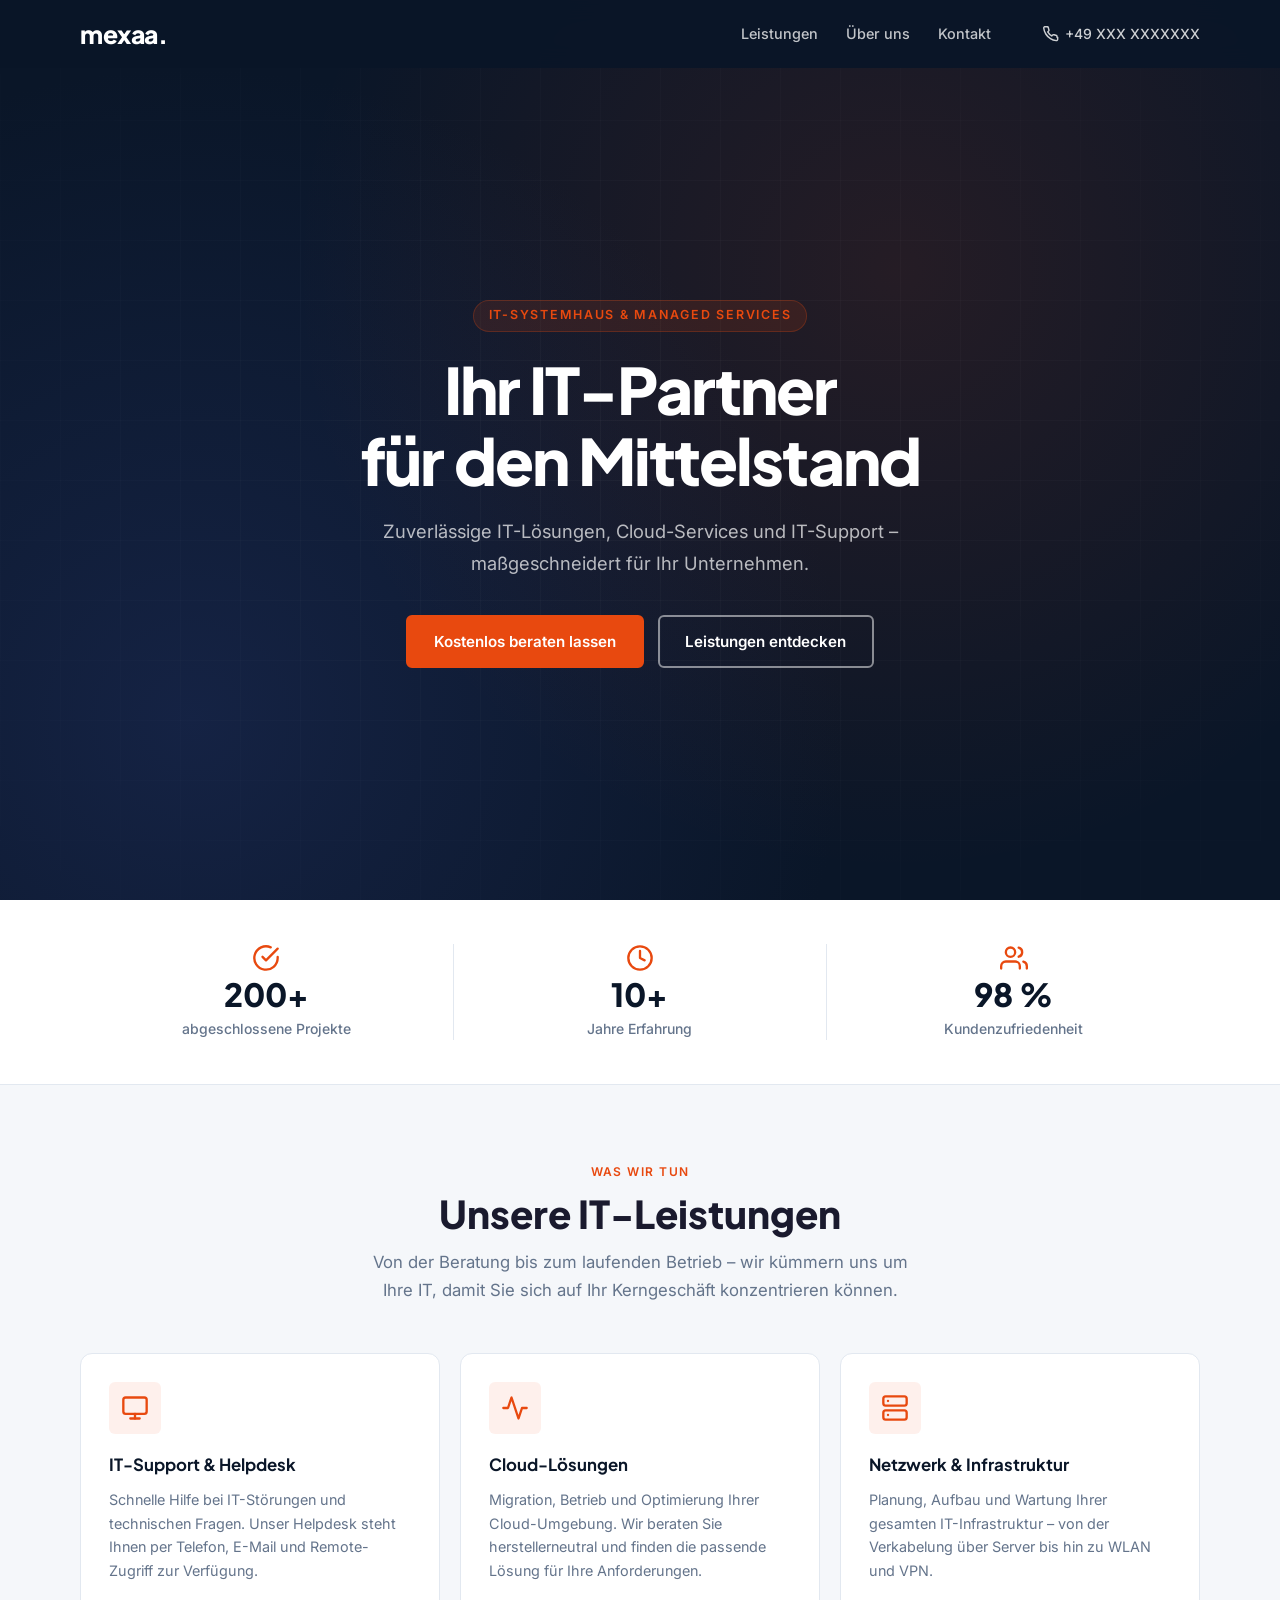
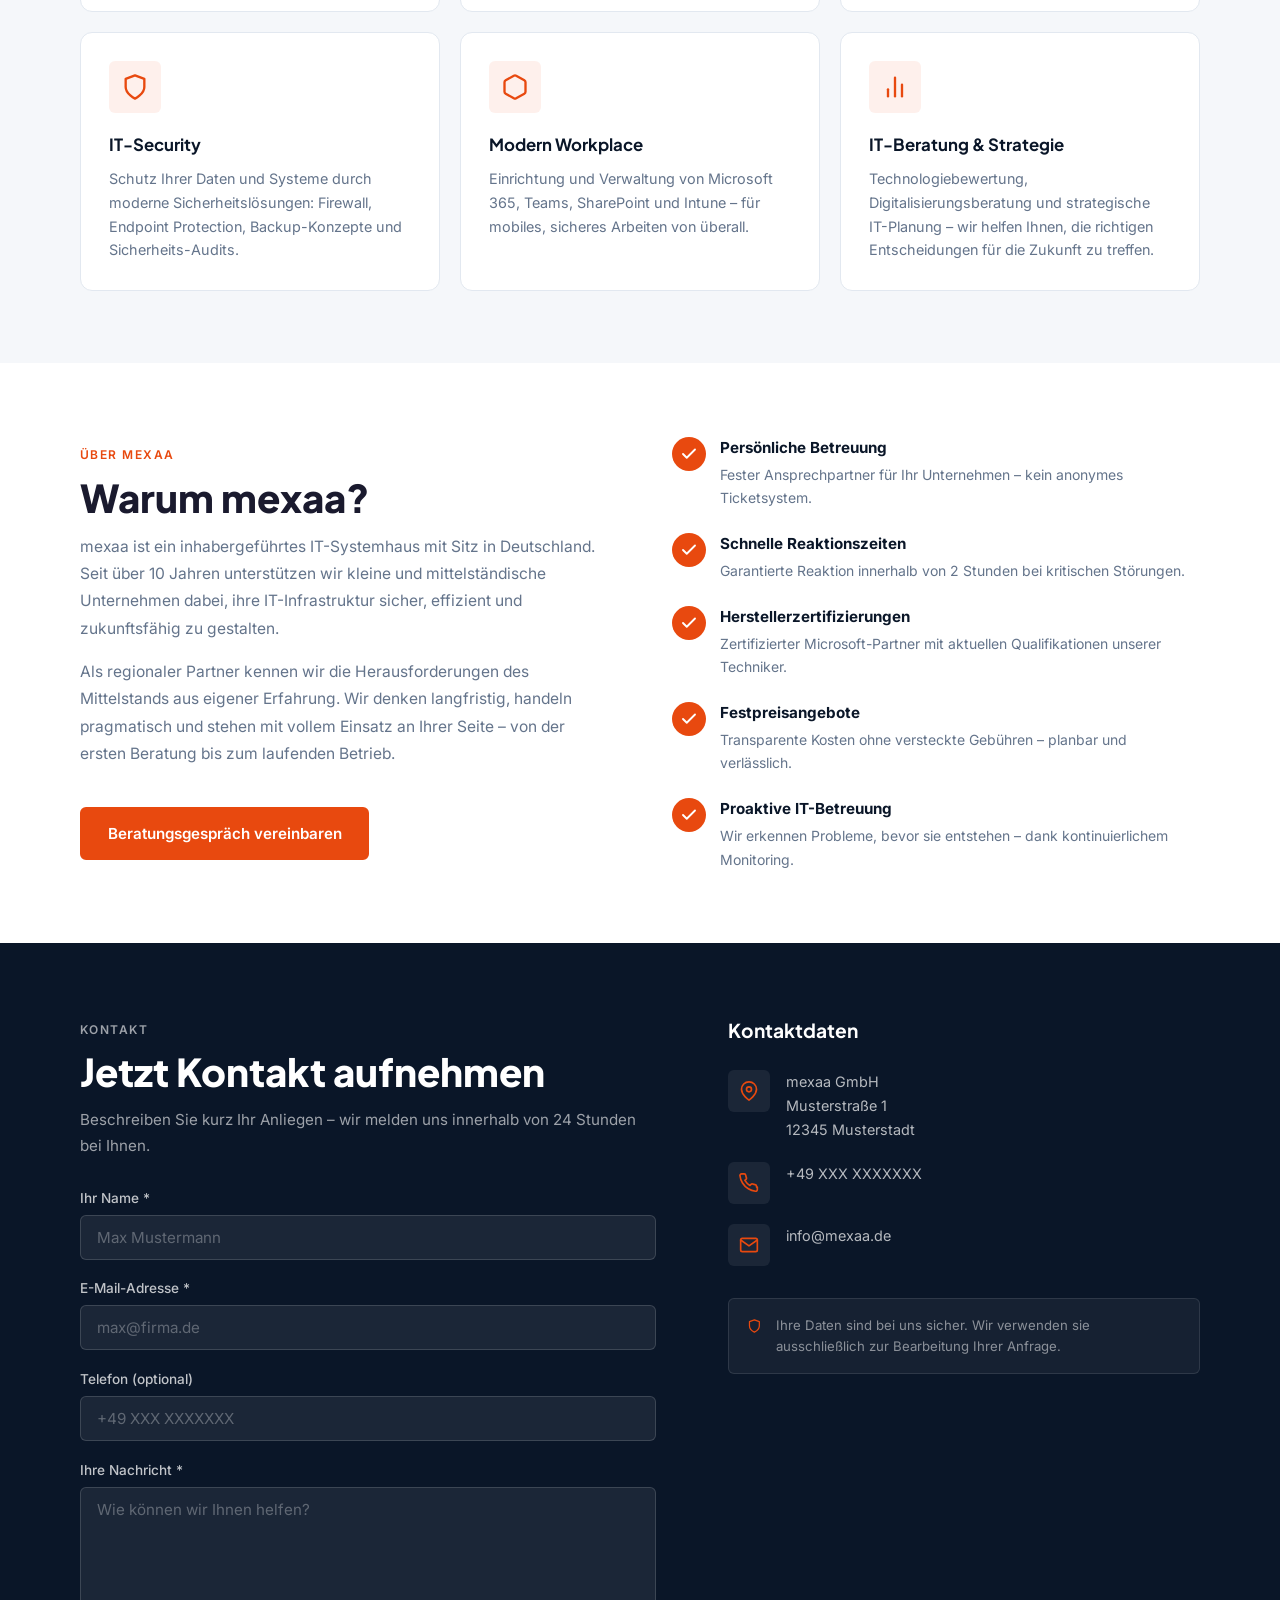
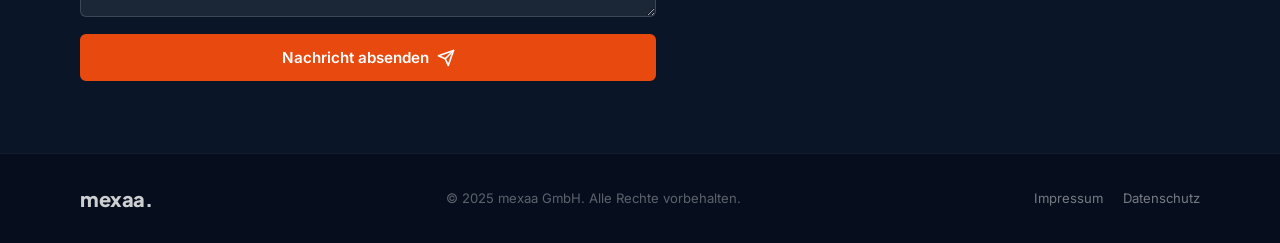
==== index.html @ b912ab8b "Initial commit" ====
<!DOCTYPE html>
<html lang="de">
<head>
  <meta charset="UTF-8" />
  <meta name="viewport" content="width=device-width, initial-scale=1.0" />
  <meta name="description" content="mexaa – Ihr zuverlässiger IT-Partner für den Mittelstand. Cloud-Lösungen, IT-Support, Netzwerk & IT-Security aus einer Hand." />
  <title>mexaa – IT-Systemhaus für den Mittelstand</title>

  <!-- Google Fonts -->
  <link rel="preconnect" href="https://fonts.googleapis.com" />
  <link rel="preconnect" href="https://fonts.gstatic.com" crossorigin />
  <link href="https://fonts.googleapis.com/css2?family=Inter:wght@400;500;600&family=Plus+Jakarta+Sans:wght@600;700;800&display=swap" rel="stylesheet" />

  <link rel="stylesheet" href="style.css" />
</head>
<body>

  <!-- ===== NAVIGATION ===== -->
  <header class="nav-wrapper" id="navbar">
    <nav class="nav container">
      <a href="#" class="nav__logo" aria-label="mexaa Startseite">mexaa.</a>

      <!-- Desktop Links -->
      <ul class="nav__links" id="navLinks">
        <li><a href="#leistungen" class="nav__link">Leistungen</a></li>
        <li><a href="#ueber-uns" class="nav__link">Über uns</a></li>
        <li><a href="#kontakt" class="nav__link">Kontakt</a></li>
      </ul>

      <!-- Phone -->
      <a href="tel:+4900000000000" class="nav__phone" aria-label="Telefonnummer anrufen">
        <svg xmlns="http://www.w3.org/2000/svg" width="16" height="16" viewBox="0 0 24 24" fill="none" stroke="currentColor" stroke-width="2.2" stroke-linecap="round" stroke-linejoin="round" aria-hidden="true">
          <path d="M22 16.92v3a2 2 0 0 1-2.18 2 19.79 19.79 0 0 1-8.63-3.07A19.5 19.5 0 0 1 4.22 12a19.79 19.79 0 0 1-3.07-8.67A2 2 0 0 1 3.13 1h3a2 2 0 0 1 2 1.72c.127.96.361 1.903.7 2.81a2 2 0 0 1-.45 2.11L7.09 8.91a16 16 0 0 0 6 6l1.27-1.27a2 2 0 0 1 2.11-.45c.907.339 1.85.573 2.81.7A2 2 0 0 1 21 16v.92z"/>
        </svg>
        <span>+49 XXX XXXXXXX</span>
      </a>

      <!-- Hamburger -->
      <button class="nav__burger" id="burger" aria-label="Menü öffnen" aria-expanded="false" aria-controls="navLinks">
        <span></span>
        <span></span>
        <span></span>
      </button>
    </nav>
  </header>

  <main>

    <!-- ===== HERO ===== -->
    <section class="hero" id="hero">
      <div class="hero__bg-pattern" aria-hidden="true"></div>
      <div class="container hero__content fade-in">
        <span class="hero__eyebrow">IT-Systemhaus &amp; Managed Services</span>
        <h1 class="hero__headline">Ihr IT-Partner<br />für den Mittelstand</h1>
        <p class="hero__sub">Zuverlässige IT-Lösungen, Cloud-Services und IT-Support –<br class="hide-mobile" /> maßgeschneidert für Ihr Unternehmen.</p>
        <div class="hero__ctas">
          <a href="#kontakt" class="btn btn--primary">Kostenlos beraten lassen</a>
          <a href="#leistungen" class="btn btn--outline-light">Leistungen entdecken</a>
        </div>
      </div>
    </section>

    <!-- ===== TRUST BAR ===== -->
    <section class="trust" aria-label="Kennzahlen">
      <div class="container trust__grid">
        <div class="trust__item fade-in">
          <svg xmlns="http://www.w3.org/2000/svg" width="28" height="28" viewBox="0 0 24 24" fill="none" stroke="var(--accent)" stroke-width="2" stroke-linecap="round" stroke-linejoin="round" aria-hidden="true"><path d="M22 11.08V12a10 10 0 1 1-5.93-9.14"/><polyline points="22 4 12 14.01 9 11.01"/></svg>
          <p class="trust__number">200+</p>
          <p class="trust__label">abgeschlossene Projekte</p>
        </div>
        <div class="trust__divider" aria-hidden="true"></div>
        <div class="trust__item fade-in" style="--delay: 0.1s">
          <svg xmlns="http://www.w3.org/2000/svg" width="28" height="28" viewBox="0 0 24 24" fill="none" stroke="var(--accent)" stroke-width="2" stroke-linecap="round" stroke-linejoin="round" aria-hidden="true"><circle cx="12" cy="12" r="10"/><polyline points="12 6 12 12 16 14"/></svg>
          <p class="trust__number">10+</p>
          <p class="trust__label">Jahre Erfahrung</p>
        </div>
        <div class="trust__divider" aria-hidden="true"></div>
        <div class="trust__item fade-in" style="--delay: 0.2s">
          <svg xmlns="http://www.w3.org/2000/svg" width="28" height="28" viewBox="0 0 24 24" fill="none" stroke="var(--accent)" stroke-width="2" stroke-linecap="round" stroke-linejoin="round" aria-hidden="true"><path d="M17 21v-2a4 4 0 0 0-4-4H5a4 4 0 0 0-4 4v2"/><circle cx="9" cy="7" r="4"/><path d="M23 21v-2a4 4 0 0 0-3-3.87"/><path d="M16 3.13a4 4 0 0 1 0 7.75"/></svg>
          <p class="trust__number">98 %</p>
          <p class="trust__label">Kundenzufriedenheit</p>
        </div>
      </div>
    </section>

    <!-- ===== LEISTUNGEN ===== -->
    <section class="services" id="leistungen">
      <div class="container">
        <div class="section-header fade-in">
          <span class="section-eyebrow">Was wir tun</span>
          <h2 class="section-title">Unsere IT-Leistungen</h2>
          <p class="section-sub">Von der Beratung bis zum laufenden Betrieb – wir kümmern uns um Ihre IT, damit Sie sich auf Ihr Kerngeschäft konzentrieren können.</p>
        </div>

        <div class="services__grid">

          <!-- Karte 1 -->
          <article class="service-card fade-in" style="--delay: 0s">
            <div class="service-card__icon" aria-hidden="true">
              <svg xmlns="http://www.w3.org/2000/svg" width="28" height="28" viewBox="0 0 24 24" fill="none" stroke="currentColor" stroke-width="2" stroke-linecap="round" stroke-linejoin="round"><rect x="2" y="3" width="20" height="14" rx="2"/><line x1="8" y1="21" x2="16" y2="21"/><line x1="12" y1="17" x2="12" y2="21"/></svg>
            </div>
            <h3 class="service-card__title">IT-Support &amp; Helpdesk</h3>
            <p class="service-card__text">Schnelle Hilfe bei IT-Störungen und technischen Fragen. Unser Helpdesk steht Ihnen per Telefon, E-Mail und Remote-Zugriff zur Verfügung.</p>
          </article>

          <!-- Karte 2 -->
          <article class="service-card fade-in" style="--delay: 0.07s">
            <div class="service-card__icon" aria-hidden="true">
              <svg xmlns="http://www.w3.org/2000/svg" width="28" height="28" viewBox="0 0 24 24" fill="none" stroke="currentColor" stroke-width="2" stroke-linecap="round" stroke-linejoin="round"><polyline points="22 12 18 12 15 21 9 3 6 12 2 12"/></svg>
            </div>
            <h3 class="service-card__title">Cloud-Lösungen</h3>
            <p class="service-card__text">Migration, Betrieb und Optimierung Ihrer Cloud-Umgebung. Wir beraten Sie herstellerneutral und finden die passende Lösung für Ihre Anforderungen.</p>
          </article>

          <!-- Karte 3 -->
          <article class="service-card fade-in" style="--delay: 0.14s">
            <div class="service-card__icon" aria-hidden="true">
              <svg xmlns="http://www.w3.org/2000/svg" width="28" height="28" viewBox="0 0 24 24" fill="none" stroke="currentColor" stroke-width="2" stroke-linecap="round" stroke-linejoin="round"><rect x="2" y="2" width="20" height="8" rx="2"/><rect x="2" y="14" width="20" height="8" rx="2"/><line x1="6" y1="6" x2="6.01" y2="6"/><line x1="6" y1="18" x2="6.01" y2="18"/></svg>
            </div>
            <h3 class="service-card__title">Netzwerk &amp; Infrastruktur</h3>
            <p class="service-card__text">Planung, Aufbau und Wartung Ihrer gesamten IT-Infrastruktur – von der Verkabelung über Server bis hin zu WLAN und VPN.</p>
          </article>

          <!-- Karte 4 -->
          <article class="service-card fade-in" style="--delay: 0.21s">
            <div class="service-card__icon" aria-hidden="true">
              <svg xmlns="http://www.w3.org/2000/svg" width="28" height="28" viewBox="0 0 24 24" fill="none" stroke="currentColor" stroke-width="2" stroke-linecap="round" stroke-linejoin="round"><path d="M12 22s8-4 8-10V5l-8-3-8 3v7c0 6 8 10 8 10z"/></svg>
            </div>
            <h3 class="service-card__title">IT-Security</h3>
            <p class="service-card__text">Schutz Ihrer Daten und Systeme durch moderne Sicherheitslösungen: Firewall, Endpoint Protection, Backup-Konzepte und Sicherheits-Audits.</p>
          </article>

          <!-- Karte 5 -->
          <article class="service-card fade-in" style="--delay: 0.28s">
            <div class="service-card__icon" aria-hidden="true">
              <svg xmlns="http://www.w3.org/2000/svg" width="28" height="28" viewBox="0 0 24 24" fill="none" stroke="currentColor" stroke-width="2" stroke-linecap="round" stroke-linejoin="round"><path d="M21 16V8a2 2 0 0 0-1-1.73l-7-4a2 2 0 0 0-2 0l-7 4A2 2 0 0 0 3 8v8a2 2 0 0 0 1 1.73l7 4a2 2 0 0 0 2 0l7-4A2 2 0 0 0 21 16z"/></svg>
            </div>
            <h3 class="service-card__title">Modern Workplace</h3>
            <p class="service-card__text">Einrichtung und Verwaltung von Microsoft 365, Teams, SharePoint und Intune – für mobiles, sicheres Arbeiten von überall.</p>
          </article>

          <!-- Karte 6 -->
          <article class="service-card fade-in" style="--delay: 0.35s">
            <div class="service-card__icon" aria-hidden="true">
              <svg xmlns="http://www.w3.org/2000/svg" width="28" height="28" viewBox="0 0 24 24" fill="none" stroke="currentColor" stroke-width="2" stroke-linecap="round" stroke-linejoin="round"><line x1="18" y1="20" x2="18" y2="10"/><line x1="12" y1="20" x2="12" y2="4"/><line x1="6" y1="20" x2="6" y2="14"/></svg>
            </div>
            <h3 class="service-card__title">IT-Beratung &amp; Strategie</h3>
            <p class="service-card__text">Technologiebewertung, Digitalisierungsberatung und strategische IT-Planung – wir helfen Ihnen, die richtigen Entscheidungen für die Zukunft zu treffen.</p>
          </article>

        </div>
      </div>
    </section>

    <!-- ===== ÜBER UNS ===== -->
    <section class="about" id="ueber-uns">
      <div class="container about__grid">

        <div class="about__text fade-in">
          <span class="section-eyebrow">Über mexaa</span>
          <h2 class="section-title">Warum mexaa?</h2>
          <p>mexaa ist ein inhabergeführtes IT-Systemhaus mit Sitz in Deutschland. Seit über 10 Jahren unterstützen wir kleine und mittelständische Unternehmen dabei, ihre IT-Infrastruktur sicher, effizient und zukunftsfähig zu gestalten.</p>
          <p>Als regionaler Partner kennen wir die Herausforderungen des Mittelstands aus eigener Erfahrung. Wir denken langfristig, handeln pragmatisch und stehen mit vollem Einsatz an Ihrer Seite – von der ersten Beratung bis zum laufenden Betrieb.</p>
          <a href="#kontakt" class="btn btn--primary about__cta">Beratungsgespräch vereinbaren</a>
        </div>

        <div class="about__bullets fade-in" style="--delay: 0.15s">
          <ul class="checklist">
            <li class="checklist__item">
              <span class="checklist__icon" aria-hidden="true">
                <svg xmlns="http://www.w3.org/2000/svg" width="18" height="18" viewBox="0 0 24 24" fill="none" stroke="currentColor" stroke-width="2.5" stroke-linecap="round" stroke-linejoin="round"><polyline points="20 6 9 17 4 12"/></svg>
              </span>
              <div>
                <strong>Persönliche Betreuung</strong>
                <p>Fester Ansprechpartner für Ihr Unternehmen – kein anonymes Ticketsystem.</p>
              </div>
            </li>
            <li class="checklist__item">
              <span class="checklist__icon" aria-hidden="true">
                <svg xmlns="http://www.w3.org/2000/svg" width="18" height="18" viewBox="0 0 24 24" fill="none" stroke="currentColor" stroke-width="2.5" stroke-linecap="round" stroke-linejoin="round"><polyline points="20 6 9 17 4 12"/></svg>
              </span>
              <div>
                <strong>Schnelle Reaktionszeiten</strong>
                <p>Garantierte Reaktion innerhalb von 2 Stunden bei kritischen Störungen.</p>
              </div>
            </li>
            <li class="checklist__item">
              <span class="checklist__icon" aria-hidden="true">
                <svg xmlns="http://www.w3.org/2000/svg" width="18" height="18" viewBox="0 0 24 24" fill="none" stroke="currentColor" stroke-width="2.5" stroke-linecap="round" stroke-linejoin="round"><polyline points="20 6 9 17 4 12"/></svg>
              </span>
              <div>
                <strong>Herstellerzertifizierungen</strong>
                <p>Zertifizierter Microsoft-Partner mit aktuellen Qualifikationen unserer Techniker.</p>
              </div>
            </li>
            <li class="checklist__item">
              <span class="checklist__icon" aria-hidden="true">
                <svg xmlns="http://www.w3.org/2000/svg" width="18" height="18" viewBox="0 0 24 24" fill="none" stroke="currentColor" stroke-width="2.5" stroke-linecap="round" stroke-linejoin="round"><polyline points="20 6 9 17 4 12"/></svg>
              </span>
              <div>
                <strong>Festpreisangebote</strong>
                <p>Transparente Kosten ohne versteckte Gebühren – planbar und verlässlich.</p>
              </div>
            </li>
            <li class="checklist__item">
              <span class="checklist__icon" aria-hidden="true">
                <svg xmlns="http://www.w3.org/2000/svg" width="18" height="18" viewBox="0 0 24 24" fill="none" stroke="currentColor" stroke-width="2.5" stroke-linecap="round" stroke-linejoin="round"><polyline points="20 6 9 17 4 12"/></svg>
              </span>
              <div>
                <strong>Proaktive IT-Betreuung</strong>
                <p>Wir erkennen Probleme, bevor sie entstehen – dank kontinuierlichem Monitoring.</p>
              </div>
            </li>
          </ul>
        </div>

      </div>
    </section>

    <!-- ===== KONTAKT ===== -->
    <section class="contact" id="kontakt">
      <div class="container contact__grid">

        <!-- Formular -->
        <div class="contact__form-wrap fade-in">
          <span class="section-eyebrow section-eyebrow--light">Kontakt</span>
          <h2 class="section-title section-title--light">Jetzt Kontakt aufnehmen</h2>
          <p class="contact__intro">Beschreiben Sie kurz Ihr Anliegen – wir melden uns innerhalb von 24 Stunden bei Ihnen.</p>

          <form class="contact-form" id="contactForm" novalidate>
            <div class="form-group">
              <label for="name" class="form-label">Ihr Name *</label>
              <input type="text" id="name" name="name" class="form-input" placeholder="Max Mustermann" required autocomplete="name" />
            </div>
            <div class="form-group">
              <label for="email" class="form-label">E-Mail-Adresse *</label>
              <input type="email" id="email" name="email" class="form-input" placeholder="max@firma.de" required autocomplete="email" />
            </div>
            <div class="form-group">
              <label for="phone" class="form-label">Telefon (optional)</label>
              <input type="tel" id="phone" name="phone" class="form-input" placeholder="+49 XXX XXXXXXX" autocomplete="tel" />
            </div>
            <div class="form-group">
              <label for="message" class="form-label">Ihre Nachricht *</label>
              <textarea id="message" name="message" class="form-input form-input--textarea" placeholder="Wie können wir Ihnen helfen?" rows="5" required></textarea>
            </div>
            <button type="submit" class="btn btn--primary btn--full">
              <span>Nachricht absenden</span>
              <svg xmlns="http://www.w3.org/2000/svg" width="18" height="18" viewBox="0 0 24 24" fill="none" stroke="currentColor" stroke-width="2.2" stroke-linecap="round" stroke-linejoin="round" aria-hidden="true"><line x1="22" y1="2" x2="11" y2="13"/><polygon points="22 2 15 22 11 13 2 9 22 2"/></svg>
            </button>
            <p class="form-success" id="formSuccess" aria-live="polite" hidden>Vielen Dank! Wir haben Ihre Nachricht erhalten und melden uns in Kürze.</p>
          </form>
        </div>

        <!-- Kontaktinfos -->
        <div class="contact__info fade-in" style="--delay: 0.15s">
          <h3 class="contact__info-title">Kontaktdaten</h3>
          <ul class="contact-details">
            <li class="contact-details__item">
              <span class="contact-details__icon" aria-hidden="true">
                <svg xmlns="http://www.w3.org/2000/svg" width="20" height="20" viewBox="0 0 24 24" fill="none" stroke="currentColor" stroke-width="2" stroke-linecap="round" stroke-linejoin="round"><path d="M21 10c0 7-9 13-9 13s-9-6-9-13a9 9 0 0 1 18 0z"/><circle cx="12" cy="10" r="3"/></svg>
              </span>
              <address class="contact-details__text">
                mexaa GmbH<br />
                Musterstraße 1<br />
                12345 Musterstadt
              </address>
            </li>
            <li class="contact-details__item">
              <span class="contact-details__icon" aria-hidden="true">
                <svg xmlns="http://www.w3.org/2000/svg" width="20" height="20" viewBox="0 0 24 24" fill="none" stroke="currentColor" stroke-width="2" stroke-linecap="round" stroke-linejoin="round"><path d="M22 16.92v3a2 2 0 0 1-2.18 2 19.79 19.79 0 0 1-8.63-3.07A19.5 19.5 0 0 1 4.22 12a19.79 19.79 0 0 1-3.07-8.67A2 2 0 0 1 3.13 1h3a2 2 0 0 1 2 1.72c.127.96.361 1.903.7 2.81a2 2 0 0 1-.45 2.11L7.09 8.91a16 16 0 0 0 6 6l1.27-1.27a2 2 0 0 1 2.11-.45c.907.339 1.85.573 2.81.7A2 2 0 0 1 21 16v.92z"/></svg>
              </span>
              <a href="tel:+4900000000000" class="contact-details__text contact-details__link">+49 XXX XXXXXXX</a>
            </li>
            <li class="contact-details__item">
              <span class="contact-details__icon" aria-hidden="true">
                <svg xmlns="http://www.w3.org/2000/svg" width="20" height="20" viewBox="0 0 24 24" fill="none" stroke="currentColor" stroke-width="2" stroke-linecap="round" stroke-linejoin="round"><path d="M4 4h16c1.1 0 2 .9 2 2v12c0 1.1-.9 2-2 2H4c-1.1 0-2-.9-2-2V6c0-1.1.9-2 2-2z"/><polyline points="22,6 12,13 2,6"/></svg>
              </span>
              <a href="mailto:info@mexaa.de" class="contact-details__text contact-details__link">info@mexaa.de</a>
            </li>
          </ul>

          <div class="contact__badge">
            <svg xmlns="http://www.w3.org/2000/svg" width="22" height="22" viewBox="0 0 24 24" fill="none" stroke="var(--accent)" stroke-width="2" stroke-linecap="round" stroke-linejoin="round" aria-hidden="true"><path d="M12 22s8-4 8-10V5l-8-3-8 3v7c0 6 8 10 8 10z"/></svg>
            <p>Ihre Daten sind bei uns sicher. Wir verwenden sie ausschließlich zur Bearbeitung Ihrer Anfrage.</p>
          </div>
        </div>

      </div>
    </section>

  </main>

  <!-- ===== FOOTER ===== -->
  <footer class="footer">
    <div class="container footer__inner">
      <a href="#" class="footer__logo" aria-label="mexaa – zurück nach oben">mexaa.</a>
      <p class="footer__copy">&copy; 2025 mexaa GmbH. Alle Rechte vorbehalten.</p>
      <nav class="footer__links" aria-label="Footer Navigation">
        <a href="#" class="footer__link">Impressum</a>
        <a href="#" class="footer__link">Datenschutz</a>
      </nav>
    </div>
  </footer>

  <script src="script.js"></script>
</body>
</html>
---- style.css ----
/* =====================================================
   mexaa Website – style.css
   Mobile-First, CSS Custom Properties, BEM-ähnlich
   ===================================================== */

/* ── 1. Custom Properties ─────────────────────────── */
:root {
  /* Farben */
  --color-dark:     #0a1628;
  --color-dark-2:   #0f1f3d;
  --color-dark-3:   #162447;
  --color-accent:   #e8490f;
  --color-accent-h: #cf3d0a;   /* Hover */
  --color-text:     #1a1a2e;
  --color-text-muted: #64748b;
  --color-white:    #ffffff;
  --color-bg-gray:  #f5f7fa;
  --color-border:   #e2e8f0;

  /* Shortcuts für oft verwendete Farben */
  --accent: var(--color-accent);

  /* Typografie */
  --font-body:     'Inter', system-ui, sans-serif;
  --font-headline: 'Plus Jakarta Sans', system-ui, sans-serif;

  /* Spacing */
  --section-py:    4.5rem;
  --container-max: 1160px;
  --container-px:  1.25rem;

  /* Radius */
  --radius-sm: 6px;
  --radius-md: 12px;
  --radius-lg: 18px;

  /* Schatten */
  --shadow-sm:  0 1px 3px rgba(0,0,0,.08), 0 1px 2px rgba(0,0,0,.05);
  --shadow-md:  0 4px 16px rgba(0,0,0,.10);
  --shadow-lg:  0 10px 40px rgba(0,0,0,.14);

  /* Transitions */
  --transition: 0.22s ease;
}

/* ── 2. Reset & Base ──────────────────────────────── */
*, *::before, *::after {
  box-sizing: border-box;
  margin: 0;
  padding: 0;
}

html {
  scroll-behavior: smooth;
  font-size: 16px;
  -webkit-text-size-adjust: 100%;
}

body {
  font-family: var(--font-body);
  color: var(--color-text);
  background: var(--color-white);
  line-height: 1.65;
  -webkit-font-smoothing: antialiased;
}

img, svg { display: block; max-width: 100%; }

a { color: inherit; text-decoration: none; }

ul { list-style: none; }

address { font-style: normal; }

/* ── 3. Utility ───────────────────────────────────── */
.container {
  width: 100%;
  max-width: var(--container-max);
  margin-inline: auto;
  padding-inline: var(--container-px);
}

.hide-mobile { display: none; }

@media (min-width: 768px) {
  .hide-mobile { display: inline; }
}

/* Section-Labels */
.section-eyebrow {
  display: inline-block;
  font-family: var(--font-body);
  font-size: .75rem;
  font-weight: 600;
  letter-spacing: .12em;
  text-transform: uppercase;
  color: var(--color-accent);
  margin-bottom: .6rem;
}

.section-eyebrow--light { color: rgba(255,255,255,.6); }

.section-header {
  text-align: center;
  max-width: 660px;
  margin-inline: auto;
  margin-bottom: 3rem;
}

.section-title {
  font-family: var(--font-headline);
  font-size: clamp(1.7rem, 4vw, 2.4rem);
  font-weight: 800;
  line-height: 1.2;
  color: var(--color-text);
  margin-bottom: .75rem;
}

.section-title--light { color: var(--color-white); }

.section-sub {
  font-size: 1.05rem;
  color: var(--color-text-muted);
  max-width: 560px;
  margin-inline: auto;
}

/* ── 4. Buttons ───────────────────────────────────── */
.btn {
  display: inline-flex;
  align-items: center;
  gap: .5rem;
  font-family: var(--font-body);
  font-size: .95rem;
  font-weight: 600;
  padding: .75rem 1.6rem;
  border-radius: var(--radius-sm);
  border: 2px solid transparent;
  cursor: pointer;
  transition: background var(--transition), color var(--transition), border-color var(--transition), transform var(--transition), box-shadow var(--transition);
  white-space: nowrap;
  text-align: center;
}

.btn:hover { transform: translateY(-2px); }
.btn:active { transform: translateY(0); }

/* Primary – orange filled */
.btn--primary {
  background: var(--color-accent);
  color: var(--color-white);
  border-color: var(--color-accent);
}
.btn--primary:hover {
  background: var(--color-accent-h);
  border-color: var(--color-accent-h);
  box-shadow: 0 6px 20px rgba(232,73,15,.35);
}

/* Outline auf dunklem Hintergrund */
.btn--outline-light {
  background: transparent;
  color: var(--color-white);
  border-color: rgba(255,255,255,.5);
}
.btn--outline-light:hover {
  background: rgba(255,255,255,.08);
  border-color: var(--color-white);
}

/* Full width */
.btn--full { width: 100%; justify-content: center; }

/* ── 5. Navigation ────────────────────────────────── */
.nav-wrapper {
  position: fixed;
  top: 0;
  left: 0;
  right: 0;
  z-index: 900;
  background: rgba(10, 22, 40, .95);
  backdrop-filter: blur(12px);
  -webkit-backdrop-filter: blur(12px);
  transition: box-shadow var(--transition);
}

.nav-wrapper.scrolled {
  box-shadow: 0 2px 20px rgba(0,0,0,.3);
}

.nav {
  display: flex;
  align-items: center;
  gap: 1.5rem;
  height: 68px;
}

/* Logo */
.nav__logo {
  font-family: var(--font-headline);
  font-size: 1.55rem;
  font-weight: 800;
  color: var(--color-white);
  letter-spacing: -.02em;
  flex-shrink: 0;
  transition: color var(--transition);
}
.nav__logo:hover { color: var(--color-accent); }

/* Desktop Links */
.nav__links {
  display: none;
  align-items: center;
  gap: .25rem;
  margin-left: auto;
}

.nav__link {
  font-size: .9rem;
  font-weight: 500;
  color: rgba(255,255,255,.75);
  padding: .4rem .75rem;
  border-radius: var(--radius-sm);
  transition: color var(--transition), background var(--transition);
}
.nav__link:hover {
  color: var(--color-white);
  background: rgba(255,255,255,.08);
}

/* Phone */
.nav__phone {
  display: none;
  align-items: center;
  gap: .4rem;
  font-size: .875rem;
  font-weight: 500;
  color: rgba(255,255,255,.8);
  margin-left: 1rem;
  transition: color var(--transition);
}
.nav__phone:hover { color: var(--color-white); }

/* Hamburger */
.nav__burger {
  display: flex;
  flex-direction: column;
  justify-content: center;
  gap: 5px;
  width: 40px;
  height: 40px;
  padding: 8px;
  margin-left: auto;
  background: none;
  border: none;
  cursor: pointer;
}

.nav__burger span {
  display: block;
  height: 2px;
  background: var(--color-white);
  border-radius: 2px;
  transition: transform var(--transition), opacity var(--transition);
  transform-origin: center;
}

/* Burger open state */
.nav__burger.open span:nth-child(1) { transform: translateY(7px) rotate(45deg); }
.nav__burger.open span:nth-child(2) { opacity: 0; transform: scaleX(0); }
.nav__burger.open span:nth-child(3) { transform: translateY(-7px) rotate(-45deg); }

/* Mobile Dropdown Menu */
.nav__links.open {
  display: flex;
  flex-direction: column;
  position: absolute;
  top: 68px;
  left: 0;
  right: 0;
  background: var(--color-dark);
  padding: 1rem 1.25rem 1.5rem;
  border-top: 1px solid rgba(255,255,255,.08);
  gap: .25rem;
  animation: slideDown .22s ease forwards;
}

@keyframes slideDown {
  from { opacity: 0; transform: translateY(-8px); }
  to   { opacity: 1; transform: translateY(0); }
}

.nav__links.open .nav__link {
  padding: .65rem .75rem;
  font-size: .95rem;
}

/* Desktop breakpoint */
@media (min-width: 768px) {
  .nav__links {
    display: flex;
    position: static;
    background: none;
    padding: 0;
    animation: none;
    flex-direction: row;
  }
  .nav__links.open {
    flex-direction: row;
    position: static;
    border: none;
    padding: 0;
  }
  .nav__phone { display: flex; }
  .nav__burger { display: none; }
}

/* ── 6. Hero ──────────────────────────────────────── */
.hero {
  position: relative;
  min-height: 100svh;
  display: flex;
  align-items: center;
  background: var(--color-dark);
  overflow: hidden;
  padding-top: 68px; /* nav height */
}

/* Subtile geometrische Background-Pattern */
.hero__bg-pattern {
  position: absolute;
  inset: 0;
  background-image:
    radial-gradient(circle at 70% 30%, rgba(232,73,15,.12) 0%, transparent 55%),
    radial-gradient(circle at 15% 80%, rgba(22,36,71,.9) 0%, transparent 50%);
  pointer-events: none;
}

.hero__bg-pattern::before {
  content: '';
  position: absolute;
  inset: 0;
  background-image:
    linear-gradient(rgba(255,255,255,.03) 1px, transparent 1px),
    linear-gradient(90deg, rgba(255,255,255,.03) 1px, transparent 1px);
  background-size: 60px 60px;
  mask-image: radial-gradient(ellipse 80% 80% at 50% 50%, black 0%, transparent 100%);
  -webkit-mask-image: radial-gradient(ellipse 80% 80% at 50% 50%, black 0%, transparent 100%);
}

.hero__content {
  position: relative;
  z-index: 1;
  padding-block: 5rem;
  text-align: center;
}

.hero__eyebrow {
  display: inline-block;
  font-size: .78rem;
  font-weight: 600;
  letter-spacing: .14em;
  text-transform: uppercase;
  color: var(--color-accent);
  background: rgba(232,73,15,.12);
  border: 1px solid rgba(232,73,15,.25);
  padding: .3rem .9rem;
  border-radius: 100px;
  margin-bottom: 1.4rem;
}

.hero__headline {
  font-family: var(--font-headline);
  font-size: clamp(2.2rem, 6.5vw, 4rem);
  font-weight: 800;
  line-height: 1.1;
  color: var(--color-white);
  letter-spacing: -.03em;
  margin-bottom: 1.25rem;
}

.hero__sub {
  font-size: clamp(.95rem, 2.2vw, 1.15rem);
  color: rgba(255,255,255,.7);
  max-width: 580px;
  margin-inline: auto;
  margin-bottom: 2.25rem;
  line-height: 1.75;
}

.hero__ctas {
  display: flex;
  flex-wrap: wrap;
  gap: .875rem;
  justify-content: center;
}

/* ── 7. Trust Bar ─────────────────────────────────── */
.trust {
  background: var(--color-white);
  padding-block: 2.75rem;
  border-bottom: 1px solid var(--color-border);
}

.trust__grid {
  display: grid;
  grid-template-columns: 1fr;
  gap: 2rem;
  text-align: center;
}

.trust__divider {
  display: none;
  width: 1px;
  background: var(--color-border);
  align-self: stretch;
}

.trust__item {
  display: flex;
  flex-direction: column;
  align-items: center;
  gap: .4rem;
}

.trust__number {
  font-family: var(--font-headline);
  font-size: 2rem;
  font-weight: 800;
  color: var(--color-dark);
  line-height: 1;
}

.trust__label {
  font-size: .875rem;
  color: var(--color-text-muted);
  font-weight: 500;
}

@media (min-width: 600px) {
  .trust__grid {
    grid-template-columns: 1fr auto 1fr auto 1fr;
    gap: 0;
  }
  .trust__divider { display: block; }
  .trust__item { padding-inline: 2rem; }
}

/* ── 8. Services ──────────────────────────────────── */
.services {
  background: var(--color-bg-gray);
  padding-block: var(--section-py);
}

.services__grid {
  display: grid;
  grid-template-columns: 1fr;
  gap: 1.25rem;
}

@media (min-width: 600px) {
  .services__grid { grid-template-columns: repeat(2, 1fr); }
}

@media (min-width: 960px) {
  .services__grid { grid-template-columns: repeat(3, 1fr); }
}

/* Service Card */
.service-card {
  background: var(--color-white);
  border: 1px solid var(--color-border);
  border-radius: var(--radius-md);
  padding: 1.75rem;
  transition: box-shadow var(--transition), transform var(--transition), border-color var(--transition);
}

.service-card:hover {
  box-shadow: var(--shadow-md);
  transform: translateY(-4px);
  border-color: rgba(232,73,15,.2);
}

.service-card__icon {
  width: 52px;
  height: 52px;
  background: rgba(232,73,15,.08);
  border-radius: var(--radius-sm);
  display: flex;
  align-items: center;
  justify-content: center;
  color: var(--color-accent);
  margin-bottom: 1.1rem;
  flex-shrink: 0;
}

.service-card__title {
  font-family: var(--font-headline);
  font-size: 1.05rem;
  font-weight: 700;
  color: var(--color-dark);
  margin-bottom: .55rem;
}

.service-card__text {
  font-size: .9rem;
  color: var(--color-text-muted);
  line-height: 1.65;
}

/* ── 9. About / Über uns ──────────────────────────── */
.about {
  background: var(--color-white);
  padding-block: var(--section-py);
}

.about__grid {
  display: grid;
  grid-template-columns: 1fr;
  gap: 3rem;
  align-items: center;
}

@media (min-width: 900px) {
  .about__grid {
    grid-template-columns: 1fr 1fr;
    gap: 4rem;
  }
}

.about__text .section-title { text-align: left; }
.about__text .section-eyebrow { display: block; }

.about__text p {
  font-size: .975rem;
  color: var(--color-text-muted);
  margin-bottom: 1rem;
  line-height: 1.75;
}

.about__cta { margin-top: 1.5rem; }

/* Checklist */
.checklist {
  display: flex;
  flex-direction: column;
  gap: 1.35rem;
}

.checklist__item {
  display: flex;
  gap: .9rem;
  align-items: flex-start;
}

.checklist__icon {
  width: 34px;
  height: 34px;
  min-width: 34px;
  background: var(--color-accent);
  color: var(--color-white);
  border-radius: 50%;
  display: flex;
  align-items: center;
  justify-content: center;
  margin-top: .1rem;
}

.checklist__item strong {
  display: block;
  font-size: .95rem;
  font-weight: 700;
  color: var(--color-dark);
  margin-bottom: .2rem;
}

.checklist__item p {
  font-size: .875rem;
  color: var(--color-text-muted);
  margin: 0;
}

/* ── 10. Contact ──────────────────────────────────── */
.contact {
  background: var(--color-dark);
  padding-block: var(--section-py);
}

.contact__grid {
  display: grid;
  grid-template-columns: 1fr;
  gap: 3.5rem;
}

@media (min-width: 900px) {
  .contact__grid {
    grid-template-columns: 1.1fr .9fr;
    gap: 4.5rem;
    align-items: start;
  }
}

.contact__intro {
  font-size: .95rem;
  color: rgba(255,255,255,.6);
  margin-bottom: 1.75rem;
  line-height: 1.7;
}

/* Form */
.contact-form { display: flex; flex-direction: column; gap: 1.1rem; }

.form-group { display: flex; flex-direction: column; gap: .35rem; }

.form-label {
  font-size: .85rem;
  font-weight: 500;
  color: rgba(255,255,255,.75);
}

.form-input {
  background: rgba(255,255,255,.07);
  border: 1px solid rgba(255,255,255,.15);
  border-radius: var(--radius-sm);
  padding: .75rem 1rem;
  font-family: var(--font-body);
  font-size: .95rem;
  color: var(--color-white);
  transition: border-color var(--transition), background var(--transition);
  width: 100%;
}

.form-input::placeholder { color: rgba(255,255,255,.3); }

.form-input:focus {
  outline: none;
  border-color: var(--color-accent);
  background: rgba(255,255,255,.1);
}

.form-input--textarea {
  resize: vertical;
  min-height: 130px;
}

/* Form success message */
.form-success {
  font-size: .9rem;
  color: #4ade80;
  text-align: center;
  padding: .75rem;
  background: rgba(74,222,128,.1);
  border: 1px solid rgba(74,222,128,.25);
  border-radius: var(--radius-sm);
}

/* Contact info */
.contact__info-title {
  font-family: var(--font-headline);
  font-size: 1.2rem;
  font-weight: 700;
  color: var(--color-white);
  margin-bottom: 1.5rem;
}

.contact-details { display: flex; flex-direction: column; gap: 1.25rem; }

.contact-details__item {
  display: flex;
  gap: 1rem;
  align-items: flex-start;
}

.contact-details__icon {
  width: 42px;
  height: 42px;
  min-width: 42px;
  background: rgba(255,255,255,.07);
  border-radius: var(--radius-sm);
  display: flex;
  align-items: center;
  justify-content: center;
  color: var(--color-accent);
}

.contact-details__text {
  font-size: .9rem;
  color: rgba(255,255,255,.7);
  line-height: 1.65;
}

.contact-details__link {
  transition: color var(--transition);
}
.contact-details__link:hover { color: var(--color-white); }

/* Trust badge inside contact */
.contact__badge {
  display: flex;
  gap: .875rem;
  align-items: flex-start;
  margin-top: 2rem;
  padding: 1rem 1.1rem;
  background: rgba(255,255,255,.05);
  border: 1px solid rgba(255,255,255,.1);
  border-radius: var(--radius-sm);
}

.contact__badge p {
  font-size: .825rem;
  color: rgba(255,255,255,.5);
  line-height: 1.6;
}

/* ── 11. Footer ───────────────────────────────────── */
.footer {
  background: #060e1e;
  border-top: 1px solid rgba(255,255,255,.06);
  padding-block: 1.75rem;
}

.footer__inner {
  display: flex;
  flex-wrap: wrap;
  align-items: center;
  gap: 1rem;
  justify-content: space-between;
}

.footer__logo {
  font-family: var(--font-headline);
  font-size: 1.25rem;
  font-weight: 800;
  color: rgba(255,255,255,.8);
  letter-spacing: -.02em;
  transition: color var(--transition);
}
.footer__logo:hover { color: var(--color-white); }

.footer__copy {
  font-size: .82rem;
  color: rgba(255,255,255,.35);
}

.footer__links {
  display: flex;
  gap: 1.25rem;
}

.footer__link {
  font-size: .82rem;
  color: rgba(255,255,255,.45);
  transition: color var(--transition);
}
.footer__link:hover { color: rgba(255,255,255,.85); }

@media (max-width: 599px) {
  .footer__inner { flex-direction: column; align-items: center; text-align: center; }
}

/* ── 12. Scroll Animations ────────────────────────── */
.fade-in {
  opacity: 0;
  transform: translateY(22px);
  transition: opacity .55s ease calc(var(--delay, 0s)), transform .55s ease calc(var(--delay, 0s));
}

.fade-in.visible {
  opacity: 1;
  transform: translateY(0);
}

/* Instant visibility for users who prefer reduced motion */
@media (prefers-reduced-motion: reduce) {
  .fade-in {
    opacity: 1;
    transform: none;
    transition: none;
  }
}

/* ── 13. Scrollbar (optional, Webkit) ─────────────── */
::-webkit-scrollbar { width: 6px; }
::-webkit-scrollbar-track { background: var(--color-dark); }
::-webkit-scrollbar-thumb { background: rgba(255,255,255,.15); border-radius: 3px; }
::-webkit-scrollbar-thumb:hover { background: var(--color-accent); }
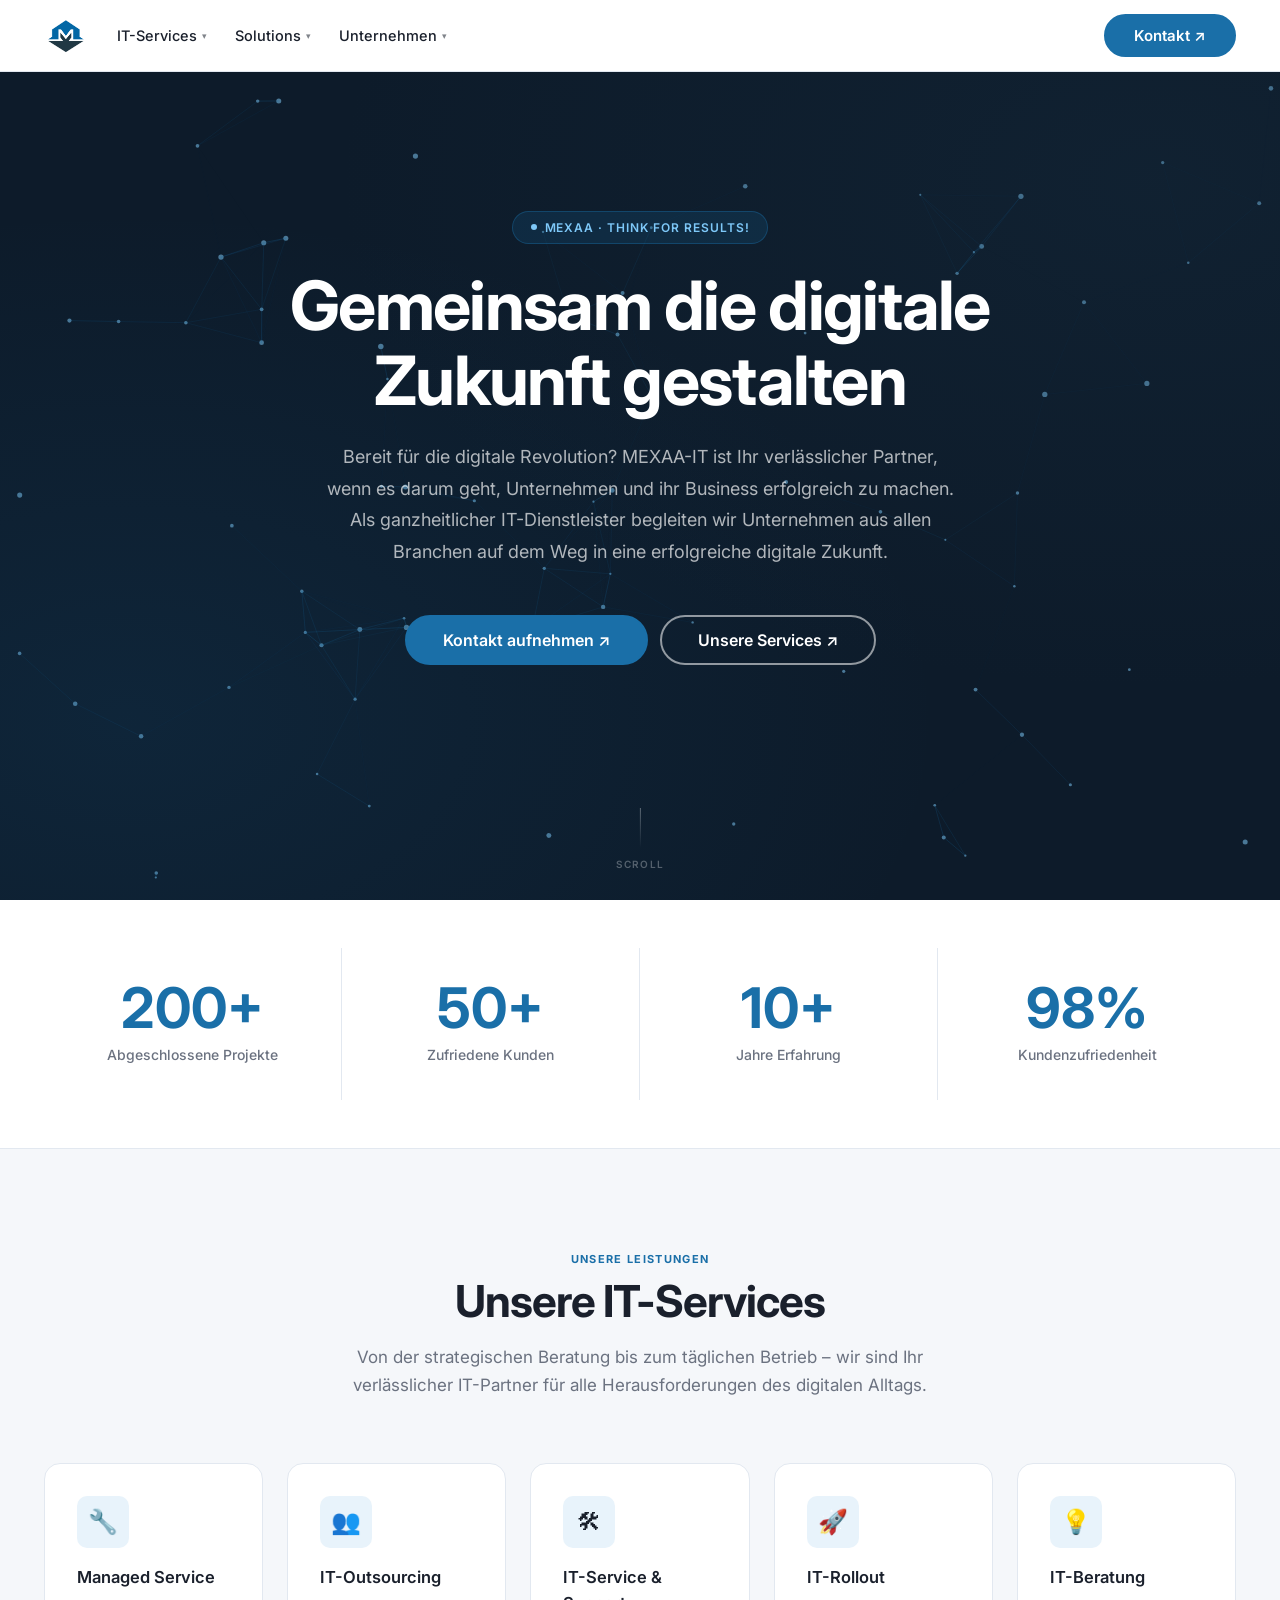
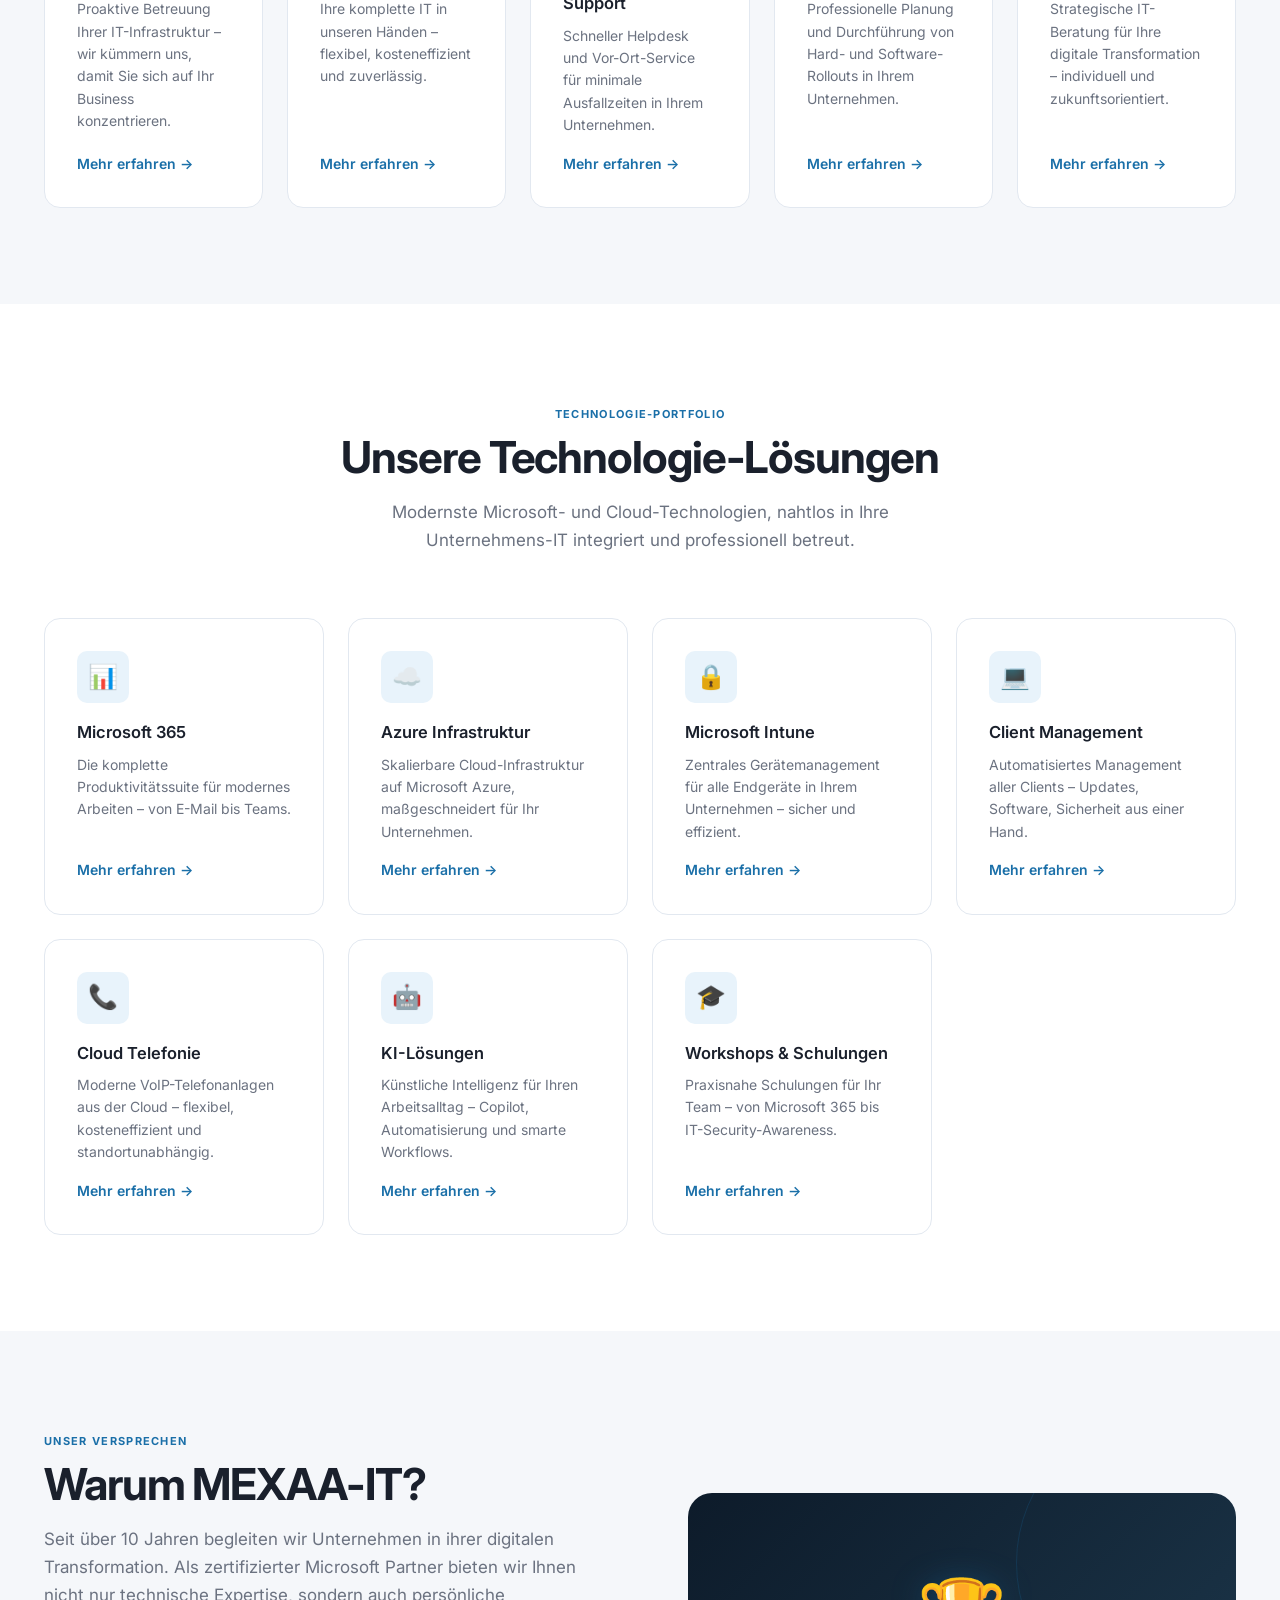
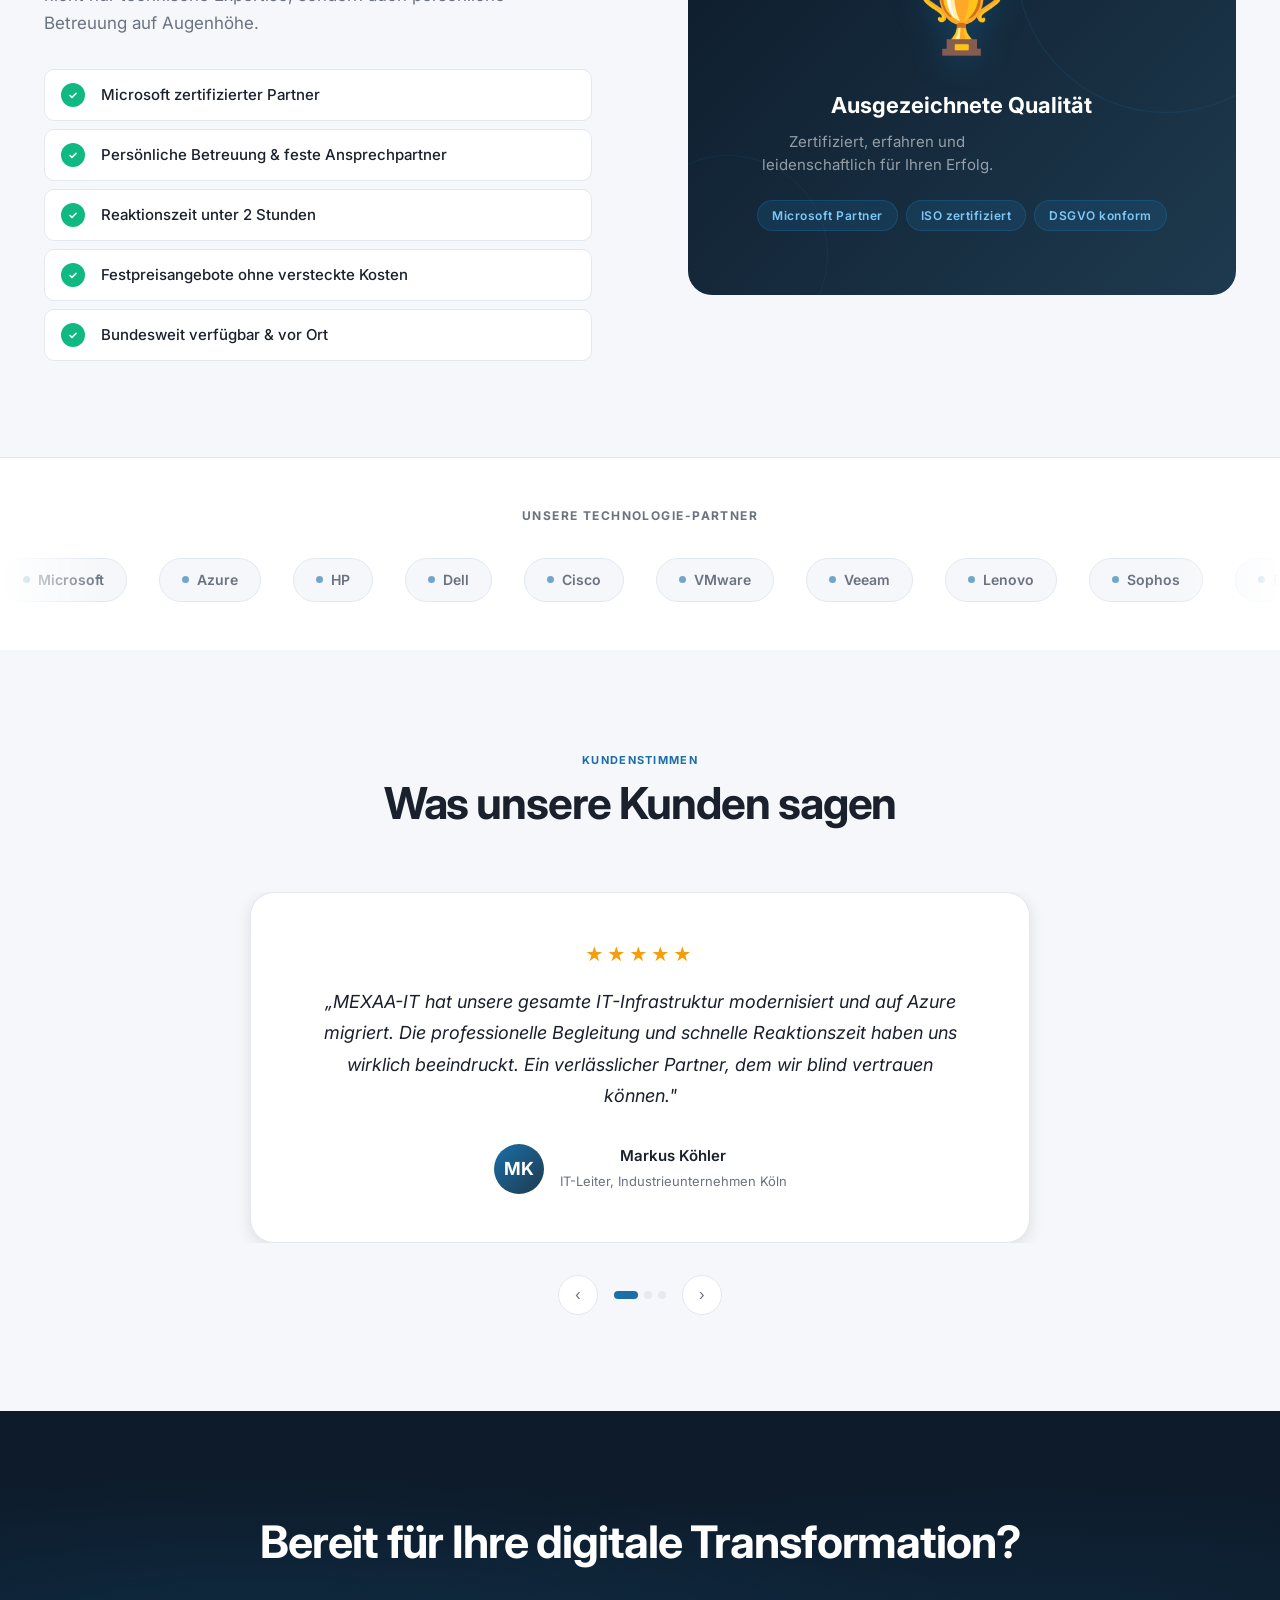
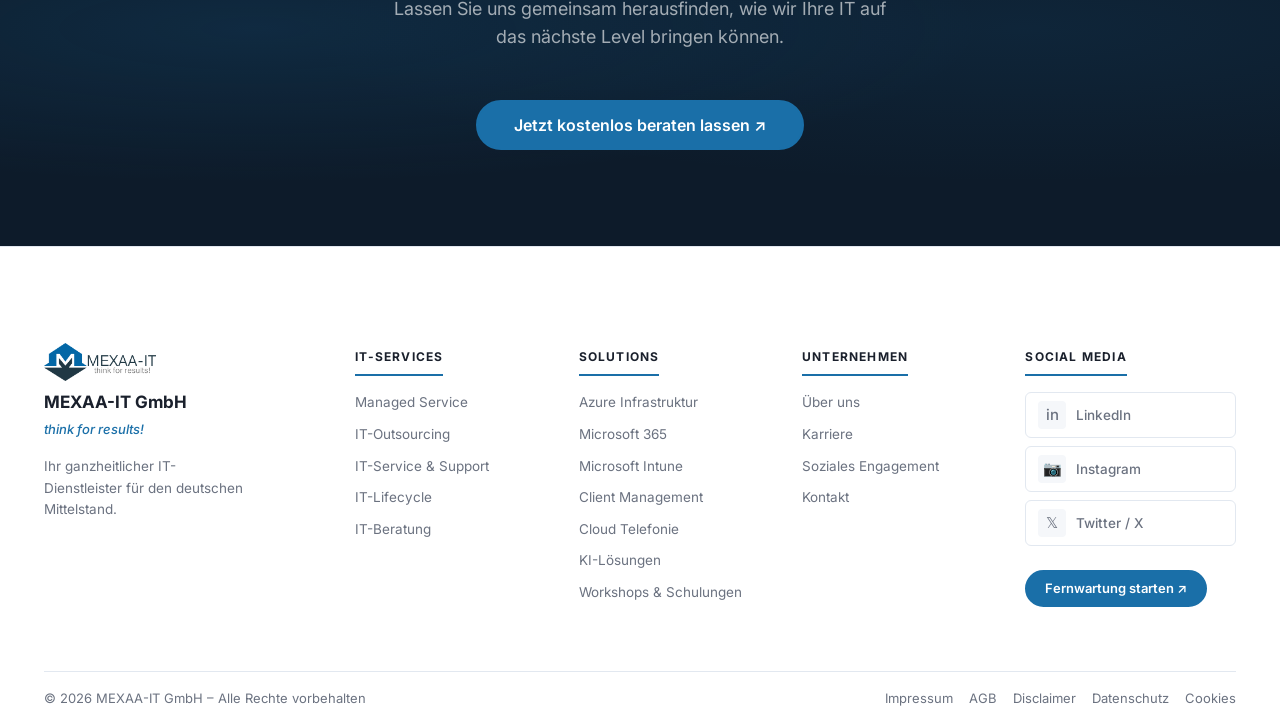
==== commit fff19114: "Add complete MEXAA-IT GmbH website 5-page professional IT company website with shared style.css and " ====
--- a/index.html
+++ b/index.html
@@ -3,306 +3,607 @@
 <head>
   <meta charset="UTF-8" />
   <meta name="viewport" content="width=device-width, initial-scale=1.0" />
-  <meta name="description" content="mexaa – Ihr zuverlässiger IT-Partner für den Mittelstand. Cloud-Lösungen, IT-Support, Netzwerk & IT-Security aus einer Hand." />
-  <title>mexaa – IT-Systemhaus für den Mittelstand</title>
-
-  <!-- Google Fonts -->
-  <link rel="preconnect" href="https://fonts.googleapis.com" />
-  <link rel="preconnect" href="https://fonts.gstatic.com" crossorigin />
-  <link href="https://fonts.googleapis.com/css2?family=Inter:wght@400;500;600&family=Plus+Jakarta+Sans:wght@600;700;800&display=swap" rel="stylesheet" />
-
+  <meta name="description" content="MEXAA-IT GmbH – Ihr ganzheitlicher IT-Dienstleister. Managed Service, IT-Outsourcing, Microsoft 365, Azure und mehr. Think for results!" />
+  <title>MEXAA-IT GmbH – Gemeinsam die digitale Zukunft gestalten</title>
   <link rel="stylesheet" href="style.css" />
 </head>
 <body>
 
-  <!-- ===== NAVIGATION ===== -->
-  <header class="nav-wrapper" id="navbar">
-    <nav class="nav container">
-      <a href="#" class="nav__logo" aria-label="mexaa Startseite">mexaa.</a>
-
-      <!-- Desktop Links -->
-      <ul class="nav__links" id="navLinks">
-        <li><a href="#leistungen" class="nav__link">Leistungen</a></li>
-        <li><a href="#ueber-uns" class="nav__link">Über uns</a></li>
-        <li><a href="#kontakt" class="nav__link">Kontakt</a></li>
-      </ul>
-
-      <!-- Phone -->
-      <a href="tel:+4900000000000" class="nav__phone" aria-label="Telefonnummer anrufen">
-        <svg xmlns="http://www.w3.org/2000/svg" width="16" height="16" viewBox="0 0 24 24" fill="none" stroke="currentColor" stroke-width="2.2" stroke-linecap="round" stroke-linejoin="round" aria-hidden="true">
-          <path d="M22 16.92v3a2 2 0 0 1-2.18 2 19.79 19.79 0 0 1-8.63-3.07A19.5 19.5 0 0 1 4.22 12a19.79 19.79 0 0 1-3.07-8.67A2 2 0 0 1 3.13 1h3a2 2 0 0 1 2 1.72c.127.96.361 1.903.7 2.81a2 2 0 0 1-.45 2.11L7.09 8.91a16 16 0 0 0 6 6l1.27-1.27a2 2 0 0 1 2.11-.45c.907.339 1.85.573 2.81.7A2 2 0 0 1 21 16v.92z"/>
-        </svg>
-        <span>+49 XXX XXXXXXX</span>
-      </a>
-
-      <!-- Hamburger -->
-      <button class="nav__burger" id="burger" aria-label="Menü öffnen" aria-expanded="false" aria-controls="navLinks">
-        <span></span>
-        <span></span>
-        <span></span>
-      </button>
-    </nav>
-  </header>
-
-  <main>
-
-    <!-- ===== HERO ===== -->
-    <section class="hero" id="hero">
-      <div class="hero__bg-pattern" aria-hidden="true"></div>
-      <div class="container hero__content fade-in">
-        <span class="hero__eyebrow">IT-Systemhaus &amp; Managed Services</span>
-        <h1 class="hero__headline">Ihr IT-Partner<br />für den Mittelstand</h1>
-        <p class="hero__sub">Zuverlässige IT-Lösungen, Cloud-Services und IT-Support –<br class="hide-mobile" /> maßgeschneidert für Ihr Unternehmen.</p>
-        <div class="hero__ctas">
-          <a href="#kontakt" class="btn btn--primary">Kostenlos beraten lassen</a>
-          <a href="#leistungen" class="btn btn--outline-light">Leistungen entdecken</a>
-        </div>
-      </div>
-    </section>
-
-    <!-- ===== TRUST BAR ===== -->
-    <section class="trust" aria-label="Kennzahlen">
-      <div class="container trust__grid">
-        <div class="trust__item fade-in">
-          <svg xmlns="http://www.w3.org/2000/svg" width="28" height="28" viewBox="0 0 24 24" fill="none" stroke="var(--accent)" stroke-width="2" stroke-linecap="round" stroke-linejoin="round" aria-hidden="true"><path d="M22 11.08V12a10 10 0 1 1-5.93-9.14"/><polyline points="22 4 12 14.01 9 11.01"/></svg>
-          <p class="trust__number">200+</p>
-          <p class="trust__label">abgeschlossene Projekte</p>
-        </div>
-        <div class="trust__divider" aria-hidden="true"></div>
-        <div class="trust__item fade-in" style="--delay: 0.1s">
-          <svg xmlns="http://www.w3.org/2000/svg" width="28" height="28" viewBox="0 0 24 24" fill="none" stroke="var(--accent)" stroke-width="2" stroke-linecap="round" stroke-linejoin="round" aria-hidden="true"><circle cx="12" cy="12" r="10"/><polyline points="12 6 12 12 16 14"/></svg>
-          <p class="trust__number">10+</p>
-          <p class="trust__label">Jahre Erfahrung</p>
-        </div>
-        <div class="trust__divider" aria-hidden="true"></div>
-        <div class="trust__item fade-in" style="--delay: 0.2s">
-          <svg xmlns="http://www.w3.org/2000/svg" width="28" height="28" viewBox="0 0 24 24" fill="none" stroke="var(--accent)" stroke-width="2" stroke-linecap="round" stroke-linejoin="round" aria-hidden="true"><path d="M17 21v-2a4 4 0 0 0-4-4H5a4 4 0 0 0-4 4v2"/><circle cx="9" cy="7" r="4"/><path d="M23 21v-2a4 4 0 0 0-3-3.87"/><path d="M16 3.13a4 4 0 0 1 0 7.75"/></svg>
-          <p class="trust__number">98 %</p>
-          <p class="trust__label">Kundenzufriedenheit</p>
-        </div>
-      </div>
-    </section>
-
-    <!-- ===== LEISTUNGEN ===== -->
-    <section class="services" id="leistungen">
-      <div class="container">
-        <div class="section-header fade-in">
-          <span class="section-eyebrow">Was wir tun</span>
-          <h2 class="section-title">Unsere IT-Leistungen</h2>
-          <p class="section-sub">Von der Beratung bis zum laufenden Betrieb – wir kümmern uns um Ihre IT, damit Sie sich auf Ihr Kerngeschäft konzentrieren können.</p>
-        </div>
-
-        <div class="services__grid">
-
-          <!-- Karte 1 -->
-          <article class="service-card fade-in" style="--delay: 0s">
-            <div class="service-card__icon" aria-hidden="true">
-              <svg xmlns="http://www.w3.org/2000/svg" width="28" height="28" viewBox="0 0 24 24" fill="none" stroke="currentColor" stroke-width="2" stroke-linecap="round" stroke-linejoin="round"><rect x="2" y="3" width="20" height="14" rx="2"/><line x1="8" y1="21" x2="16" y2="21"/><line x1="12" y1="17" x2="12" y2="21"/></svg>
+<!-- ============================================================
+     NAVIGATION
+     ============================================================ -->
+<nav class="nav" id="nav">
+  <div class="nav-inner">
+
+    <!-- Logo -->
+    <a href="index.html" class="nav-logo">
+      <img src="mexa.logo1.jpg" alt="MEXAA-IT GmbH" />
+    </a>
+
+    <!-- Desktop Menu -->
+    <ul class="nav-menu">
+
+      <!-- IT-Services Dropdown -->
+      <li class="nav-item" data-page="it-services">
+        <span class="nav-link">IT-Services <span class="chevron">▾</span></span>
+        <div class="dropdown">
+          <a href="it-services.html#managed-service" class="dropdown-item">
+            <span class="item-icon">🔧</span>
+            <span class="item-text">Managed Service</span>
+            <span class="item-arrow">›</span>
+          </a>
+          <a href="it-services.html#it-outsourcing" class="dropdown-item">
+            <span class="item-icon">👥</span>
+            <span class="item-text">IT-Outsourcing</span>
+            <span class="item-arrow">›</span>
+          </a>
+          <a href="it-services.html#it-support" class="dropdown-item">
+            <span class="item-icon">🛠</span>
+            <span class="item-text">IT-Service &amp; Support</span>
+            <span class="item-arrow">›</span>
+          </a>
+          <a href="it-services.html#it-rollout" class="dropdown-item">
+            <span class="item-icon">🚀</span>
+            <span class="item-text">IT-Rollout</span>
+            <span class="item-arrow">›</span>
+          </a>
+          <a href="it-services.html#it-beratung" class="dropdown-item">
+            <span class="item-icon">💡</span>
+            <span class="item-text">IT-Beratung</span>
+            <span class="item-arrow">›</span>
+          </a>
+        </div>
+      </li>
+
+      <!-- Solutions Dropdown -->
+      <li class="nav-item" data-page="solutions">
+        <span class="nav-link">Solutions <span class="chevron">▾</span></span>
+        <div class="dropdown">
+          <a href="solutions.html#microsoft365" class="dropdown-item">
+            <span class="item-icon">📊</span>
+            <span class="item-text">Microsoft 365</span>
+            <span class="item-arrow">›</span>
+          </a>
+          <a href="solutions.html#azure" class="dropdown-item">
+            <span class="item-icon">☁️</span>
+            <span class="item-text">Azure Infrastruktur</span>
+            <span class="item-arrow">›</span>
+          </a>
+          <a href="solutions.html#intune" class="dropdown-item">
+            <span class="item-icon">🔒</span>
+            <span class="item-text">Microsoft Intune</span>
+            <span class="item-arrow">›</span>
+          </a>
+          <a href="solutions.html#client-management" class="dropdown-item">
+            <span class="item-icon">💻</span>
+            <span class="item-text">Client Management</span>
+            <span class="item-arrow">›</span>
+          </a>
+          <a href="solutions.html#cloud-telefonie" class="dropdown-item">
+            <span class="item-icon">📞</span>
+            <span class="item-text">Cloud Telefonie</span>
+            <span class="item-arrow">›</span>
+          </a>
+          <a href="solutions.html#ki-loesungen" class="dropdown-item">
+            <span class="item-icon">🤖</span>
+            <span class="item-text">KI-Lösungen</span>
+            <span class="item-arrow">›</span>
+          </a>
+          <a href="solutions.html#workshops" class="dropdown-item">
+            <span class="item-icon">🎓</span>
+            <span class="item-text">Workshops &amp; Schulungen</span>
+            <span class="item-arrow">›</span>
+          </a>
+        </div>
+      </li>
+
+      <!-- Unternehmen Dropdown -->
+      <li class="nav-item" data-page="unternehmen,kontakt">
+        <span class="nav-link">Unternehmen <span class="chevron">▾</span></span>
+        <div class="dropdown">
+          <a href="unternehmen.html#ueber-uns" class="dropdown-item">
+            <span class="item-icon">🏢</span>
+            <span class="item-text">Über uns</span>
+            <span class="item-arrow">›</span>
+          </a>
+          <a href="unternehmen.html#karriere" class="dropdown-item">
+            <span class="item-icon">💼</span>
+            <span class="item-text">Karriere</span>
+            <span class="item-arrow">›</span>
+          </a>
+          <a href="unternehmen.html#soziales" class="dropdown-item">
+            <span class="item-icon">🤝</span>
+            <span class="item-text">Soziales Engagement</span>
+            <span class="item-arrow">›</span>
+          </a>
+          <a href="kontakt.html" class="dropdown-item">
+            <span class="item-icon">📬</span>
+            <span class="item-text">Kontakt</span>
+            <span class="item-arrow">›</span>
+          </a>
+        </div>
+      </li>
+
+    </ul>
+
+    <!-- CTA Button -->
+    <a href="kontakt.html" class="btn btn-primary nav-cta">Kontakt ↗</a>
+
+    <!-- Hamburger (Mobile) -->
+    <button class="hamburger" aria-label="Menü öffnen">
+      <span></span><span></span><span></span>
+    </button>
+
+  </div><!-- /nav-inner -->
+</nav>
+
+<!-- Mobile Navigation Overlay -->
+<div class="nav-mobile" id="nav-mobile">
+  <div class="mobile-section">
+    <div class="mobile-section-title">IT-Services</div>
+    <a href="it-services.html#managed-service"  class="mobile-link"><span class="mi">🔧</span> Managed Service</a>
+    <a href="it-services.html#it-outsourcing"   class="mobile-link"><span class="mi">👥</span> IT-Outsourcing</a>
+    <a href="it-services.html#it-support"       class="mobile-link"><span class="mi">🛠</span> IT-Service &amp; Support</a>
+    <a href="it-services.html#it-rollout"       class="mobile-link"><span class="mi">🚀</span> IT-Rollout</a>
+    <a href="it-services.html#it-beratung"      class="mobile-link"><span class="mi">💡</span> IT-Beratung</a>
+  </div>
+  <div class="mobile-section">
+    <div class="mobile-section-title">Solutions</div>
+    <a href="solutions.html#microsoft365"       class="mobile-link"><span class="mi">📊</span> Microsoft 365</a>
+    <a href="solutions.html#azure"              class="mobile-link"><span class="mi">☁️</span> Azure Infrastruktur</a>
+    <a href="solutions.html#intune"             class="mobile-link"><span class="mi">🔒</span> Microsoft Intune</a>
+    <a href="solutions.html#client-management"  class="mobile-link"><span class="mi">💻</span> Client Management</a>
+    <a href="solutions.html#cloud-telefonie"    class="mobile-link"><span class="mi">📞</span> Cloud Telefonie</a>
+    <a href="solutions.html#ki-loesungen"       class="mobile-link"><span class="mi">🤖</span> KI-Lösungen</a>
+    <a href="solutions.html#workshops"          class="mobile-link"><span class="mi">🎓</span> Workshops &amp; Schulungen</a>
+  </div>
+  <div class="mobile-section">
+    <div class="mobile-section-title">Unternehmen</div>
+    <a href="unternehmen.html#ueber-uns"        class="mobile-link"><span class="mi">🏢</span> Über uns</a>
+    <a href="unternehmen.html#karriere"         class="mobile-link"><span class="mi">💼</span> Karriere</a>
+    <a href="unternehmen.html#soziales"         class="mobile-link"><span class="mi">🤝</span> Soziales Engagement</a>
+    <a href="kontakt.html"                      class="mobile-link"><span class="mi">📬</span> Kontakt</a>
+  </div>
+  <a href="kontakt.html" class="btn btn-primary mobile-cta-btn">Jetzt Kontakt aufnehmen ↗</a>
+</div>
+
+<!-- ============================================================
+     HERO
+     ============================================================ -->
+<section class="hero">
+  <canvas id="particle-canvas"></canvas>
+
+  <div class="hero-content">
+    <div class="hero-badge">MEXAA · think for results!</div>
+    <h1>Gemeinsam die digitale Zukunft gestalten</h1>
+    <p class="hero-text">
+      Bereit für die digitale Revolution? MEXAA-IT ist Ihr verlässlicher Partner, wenn es darum geht,
+      Unternehmen und ihr Business erfolgreich zu machen. Als ganzheitlicher IT-Dienstleister
+      begleiten wir Unternehmen aus allen Branchen auf dem Weg in eine erfolgreiche digitale Zukunft.
+    </p>
+    <div class="hero-buttons">
+      <a href="kontakt.html"     class="btn btn-primary btn-lg">Kontakt aufnehmen ↗</a>
+      <a href="it-services.html" class="btn btn-outline  btn-lg">Unsere Services ↗</a>
+    </div>
+  </div>
+
+  <div class="hero-scroll">
+    <div class="scroll-line"></div>
+    <span class="scroll-text">Scroll</span>
+  </div>
+</section>
+
+<!-- ============================================================
+     TRUST BAR — KENNZAHLEN
+     ============================================================ -->
+<div class="trust-bar">
+  <div class="container">
+    <div class="stats-grid">
+      <div class="stat-item fade-in">
+        <span class="stat-number" data-count="200" data-suffix="+">0+</span>
+        <span class="stat-label">Abgeschlossene Projekte</span>
+      </div>
+      <div class="stat-item fade-in fade-in-delay-1">
+        <span class="stat-number" data-count="50" data-suffix="+">0+</span>
+        <span class="stat-label">Zufriedene Kunden</span>
+      </div>
+      <div class="stat-item fade-in fade-in-delay-2">
+        <span class="stat-number" data-count="10" data-suffix="+">0+</span>
+        <span class="stat-label">Jahre Erfahrung</span>
+      </div>
+      <div class="stat-item fade-in fade-in-delay-3">
+        <span class="stat-number" data-count="98" data-suffix="%">0%</span>
+        <span class="stat-label">Kundenzufriedenheit</span>
+      </div>
+    </div>
+  </div>
+</div>
+
+<!-- ============================================================
+     IT-SERVICES
+     ============================================================ -->
+<section class="bg-light">
+  <div class="container">
+    <div class="section-header centered fade-in">
+      <span class="section-label">Unsere Leistungen</span>
+      <h2 class="section-title">Unsere IT-Services</h2>
+      <p class="section-subtitle">
+        Von der strategischen Beratung bis zum täglichen Betrieb – wir sind Ihr verlässlicher
+        IT-Partner für alle Herausforderungen des digitalen Alltags.
+      </p>
+    </div>
+
+    <div class="cards-grid cards-grid-5">
+      <a href="it-services.html#managed-service" class="card fade-in fade-in-delay-1">
+        <div class="card-icon">🔧</div>
+        <h3>Managed Service</h3>
+        <p>Proaktive Betreuung Ihrer IT-Infrastruktur – wir kümmern uns, damit Sie sich auf Ihr Business konzentrieren.</p>
+        <span class="card-link">Mehr erfahren →</span>
+      </a>
+      <a href="it-services.html#it-outsourcing" class="card fade-in fade-in-delay-2">
+        <div class="card-icon">👥</div>
+        <h3>IT-Outsourcing</h3>
+        <p>Ihre komplette IT in unseren Händen – flexibel, kosteneffizient und zuverlässig.</p>
+        <span class="card-link">Mehr erfahren →</span>
+      </a>
+      <a href="it-services.html#it-support" class="card fade-in fade-in-delay-3">
+        <div class="card-icon">🛠</div>
+        <h3>IT-Service &amp; Support</h3>
+        <p>Schneller Helpdesk und Vor-Ort-Service für minimale Ausfallzeiten in Ihrem Unternehmen.</p>
+        <span class="card-link">Mehr erfahren →</span>
+      </a>
+      <a href="it-services.html#it-rollout" class="card fade-in fade-in-delay-4">
+        <div class="card-icon">🚀</div>
+        <h3>IT-Rollout</h3>
+        <p>Professionelle Planung und Durchführung von Hard- und Software-Rollouts in Ihrem Unternehmen.</p>
+        <span class="card-link">Mehr erfahren →</span>
+      </a>
+      <a href="it-services.html#it-beratung" class="card fade-in fade-in-delay-5">
+        <div class="card-icon">💡</div>
+        <h3>IT-Beratung</h3>
+        <p>Strategische IT-Beratung für Ihre digitale Transformation – individuell und zukunftsorientiert.</p>
+        <span class="card-link">Mehr erfahren →</span>
+      </a>
+    </div>
+  </div>
+</section>
+
+<!-- ============================================================
+     SOLUTIONS
+     ============================================================ -->
+<section class="bg-white">
+  <div class="container">
+    <div class="section-header centered fade-in">
+      <span class="section-label">Technologie-Portfolio</span>
+      <h2 class="section-title">Unsere Technologie-Lösungen</h2>
+      <p class="section-subtitle">
+        Modernste Microsoft- und Cloud-Technologien, nahtlos in Ihre Unternehmens-IT integriert
+        und professionell betreut.
+      </p>
+    </div>
+
+    <div class="cards-grid cards-grid-solutions">
+      <a href="solutions.html#microsoft365" class="card fade-in fade-in-delay-1">
+        <div class="card-icon">📊</div>
+        <h3>Microsoft 365</h3>
+        <p>Die komplette Produktivitätssuite für modernes Arbeiten – von E-Mail bis Teams.</p>
+        <span class="card-link">Mehr erfahren →</span>
+      </a>
+      <a href="solutions.html#azure" class="card fade-in fade-in-delay-2">
+        <div class="card-icon">☁️</div>
+        <h3>Azure Infrastruktur</h3>
+        <p>Skalierbare Cloud-Infrastruktur auf Microsoft Azure, maßgeschneidert für Ihr Unternehmen.</p>
+        <span class="card-link">Mehr erfahren →</span>
+      </a>
+      <a href="solutions.html#intune" class="card fade-in fade-in-delay-3">
+        <div class="card-icon">🔒</div>
+        <h3>Microsoft Intune</h3>
+        <p>Zentrales Gerätemanagement für alle Endgeräte in Ihrem Unternehmen – sicher und effizient.</p>
+        <span class="card-link">Mehr erfahren →</span>
+      </a>
+      <a href="solutions.html#client-management" class="card fade-in fade-in-delay-4">
+        <div class="card-icon">💻</div>
+        <h3>Client Management</h3>
+        <p>Automatisiertes Management aller Clients – Updates, Software, Sicherheit aus einer Hand.</p>
+        <span class="card-link">Mehr erfahren →</span>
+      </a>
+      <a href="solutions.html#cloud-telefonie" class="card fade-in fade-in-delay-1">
+        <div class="card-icon">📞</div>
+        <h3>Cloud Telefonie</h3>
+        <p>Moderne VoIP-Telefonanlagen aus der Cloud – flexibel, kosteneffizient und standortunabhängig.</p>
+        <span class="card-link">Mehr erfahren →</span>
+      </a>
+      <a href="solutions.html#ki-loesungen" class="card fade-in fade-in-delay-2">
+        <div class="card-icon">🤖</div>
+        <h3>KI-Lösungen</h3>
+        <p>Künstliche Intelligenz für Ihren Arbeitsalltag – Copilot, Automatisierung und smarte Workflows.</p>
+        <span class="card-link">Mehr erfahren →</span>
+      </a>
+      <a href="solutions.html#workshops" class="card fade-in fade-in-delay-3">
+        <div class="card-icon">🎓</div>
+        <h3>Workshops &amp; Schulungen</h3>
+        <p>Praxisnahe Schulungen für Ihr Team – von Microsoft 365 bis IT-Security-Awareness.</p>
+        <span class="card-link">Mehr erfahren →</span>
+      </a>
+    </div>
+  </div>
+</section>
+
+<!-- ============================================================
+     WARUM MEXAA — SPLIT LAYOUT
+     ============================================================ -->
+<section class="bg-light">
+  <div class="container">
+    <div class="split-section">
+
+      <!-- Links: Text + Checklist -->
+      <div class="split-text fade-in">
+        <span class="section-label">Unser Versprechen</span>
+        <h2 class="section-title">Warum MEXAA-IT?</h2>
+        <p class="section-subtitle">
+          Seit über 10 Jahren begleiten wir Unternehmen in ihrer digitalen Transformation.
+          Als zertifizierter Microsoft Partner bieten wir Ihnen nicht nur technische Expertise,
+          sondern auch persönliche Betreuung auf Augenhöhe.
+        </p>
+
+        <div class="checklist">
+          <div class="checklist-item">
+            <div class="check-icon">✓</div>
+            <span>Microsoft zertifizierter Partner</span>
+          </div>
+          <div class="checklist-item">
+            <div class="check-icon">✓</div>
+            <span>Persönliche Betreuung &amp; feste Ansprechpartner</span>
+          </div>
+          <div class="checklist-item">
+            <div class="check-icon">✓</div>
+            <span>Reaktionszeit unter 2 Stunden</span>
+          </div>
+          <div class="checklist-item">
+            <div class="check-icon">✓</div>
+            <span>Festpreisangebote ohne versteckte Kosten</span>
+          </div>
+          <div class="checklist-item">
+            <div class="check-icon">✓</div>
+            <span>Bundesweit verfügbar &amp; vor Ort</span>
+          </div>
+        </div>
+      </div>
+
+      <!-- Rechts: Visual -->
+      <div class="split-visual fade-in fade-in-delay-2">
+        <div class="split-visual-inner">
+          <div class="big-icon">🏆</div>
+          <h3>Ausgezeichnete Qualität</h3>
+          <p>Zertifiziert, erfahren und leidenschaftlich für Ihren Erfolg.</p>
+          <div class="cert-badges">
+            <span class="cert-badge">Microsoft Partner</span>
+            <span class="cert-badge">ISO zertifiziert</span>
+            <span class="cert-badge">DSGVO konform</span>
+          </div>
+        </div>
+      </div>
+
+    </div>
+  </div>
+</section>
+
+<!-- ============================================================
+     PARTNER-LOGOS MARQUEE
+     ============================================================ -->
+<div class="partners-section">
+  <div class="container">
+    <p class="partners-title">Unsere Technologie-Partner</p>
+  </div>
+  <div class="marquee-wrapper">
+    <div class="marquee-track">
+      <!-- Originale -->
+      <span class="partner-badge"><span class="partner-dot"></span>Microsoft</span>
+      <span class="partner-badge"><span class="partner-dot"></span>Azure</span>
+      <span class="partner-badge"><span class="partner-dot"></span>HP</span>
+      <span class="partner-badge"><span class="partner-dot"></span>Dell</span>
+      <span class="partner-badge"><span class="partner-dot"></span>Cisco</span>
+      <span class="partner-badge"><span class="partner-dot"></span>VMware</span>
+      <span class="partner-badge"><span class="partner-dot"></span>Veeam</span>
+      <span class="partner-badge"><span class="partner-dot"></span>Lenovo</span>
+      <span class="partner-badge"><span class="partner-dot"></span>Sophos</span>
+      <span class="partner-badge"><span class="partner-dot"></span>Fortinet</span>
+      <!-- Duplikat für nahtloses Looping -->
+      <span class="partner-badge"><span class="partner-dot"></span>Microsoft</span>
+      <span class="partner-badge"><span class="partner-dot"></span>Azure</span>
+      <span class="partner-badge"><span class="partner-dot"></span>HP</span>
+      <span class="partner-badge"><span class="partner-dot"></span>Dell</span>
+      <span class="partner-badge"><span class="partner-dot"></span>Cisco</span>
+      <span class="partner-badge"><span class="partner-dot"></span>VMware</span>
+      <span class="partner-badge"><span class="partner-dot"></span>Veeam</span>
+      <span class="partner-badge"><span class="partner-dot"></span>Lenovo</span>
+      <span class="partner-badge"><span class="partner-dot"></span>Sophos</span>
+      <span class="partner-badge"><span class="partner-dot"></span>Fortinet</span>
+    </div>
+  </div>
+</div>
+
+<!-- ============================================================
+     TESTIMONIALS
+     ============================================================ -->
+<section class="bg-light testimonials-section">
+  <div class="container">
+    <div class="section-header centered fade-in">
+      <span class="section-label">Kundenstimmen</span>
+      <h2 class="section-title">Was unsere Kunden sagen</h2>
+    </div>
+
+    <div class="testimonials-slider fade-in">
+      <div class="testimonials-track">
+
+        <div class="testimonial">
+          <div class="testimonial-card">
+            <div class="testimonial-stars">★★★★★</div>
+            <p class="testimonial-text">
+              „MEXAA-IT hat unsere gesamte IT-Infrastruktur modernisiert und auf Azure migriert.
+              Die professionelle Begleitung und schnelle Reaktionszeit haben uns wirklich beeindruckt.
+              Ein verlässlicher Partner, dem wir blind vertrauen können."
+            </p>
+            <div class="testimonial-author">
+              <div class="author-avatar">MK</div>
+              <div class="author-info">
+                <strong>Markus Köhler</strong>
+                <span>IT-Leiter, Industrieunternehmen Köln</span>
+              </div>
             </div>
-            <h3 class="service-card__title">IT-Support &amp; Helpdesk</h3>
-            <p class="service-card__text">Schnelle Hilfe bei IT-Störungen und technischen Fragen. Unser Helpdesk steht Ihnen per Telefon, E-Mail und Remote-Zugriff zur Verfügung.</p>
-          </article>
-
-          <!-- Karte 2 -->
-          <article class="service-card fade-in" style="--delay: 0.07s">
-            <div class="service-card__icon" aria-hidden="true">
-              <svg xmlns="http://www.w3.org/2000/svg" width="28" height="28" viewBox="0 0 24 24" fill="none" stroke="currentColor" stroke-width="2" stroke-linecap="round" stroke-linejoin="round"><polyline points="22 12 18 12 15 21 9 3 6 12 2 12"/></svg>
+          </div>
+        </div>
+
+        <div class="testimonial">
+          <div class="testimonial-card">
+            <div class="testimonial-stars">★★★★★</div>
+            <p class="testimonial-text">
+              „Die Einführung von Microsoft 365 und Intune durch MEXAA-IT war reibungslos und schnell.
+              Unser Team arbeitet jetzt effizienter als je zuvor – mobil, sicher und kollaborativ.
+              Absolute Empfehlung für mittelständische Unternehmen."
+            </p>
+            <div class="testimonial-author">
+              <div class="author-avatar">SB</div>
+              <div class="author-info">
+                <strong>Sandra Becker</strong>
+                <span>Geschäftsführerin, Beratungshaus Frankfurt</span>
+              </div>
             </div>
-            <h3 class="service-card__title">Cloud-Lösungen</h3>
-            <p class="service-card__text">Migration, Betrieb und Optimierung Ihrer Cloud-Umgebung. Wir beraten Sie herstellerneutral und finden die passende Lösung für Ihre Anforderungen.</p>
-          </article>
-
-          <!-- Karte 3 -->
-          <article class="service-card fade-in" style="--delay: 0.14s">
-            <div class="service-card__icon" aria-hidden="true">
-              <svg xmlns="http://www.w3.org/2000/svg" width="28" height="28" viewBox="0 0 24 24" fill="none" stroke="currentColor" stroke-width="2" stroke-linecap="round" stroke-linejoin="round"><rect x="2" y="2" width="20" height="8" rx="2"/><rect x="2" y="14" width="20" height="8" rx="2"/><line x1="6" y1="6" x2="6.01" y2="6"/><line x1="6" y1="18" x2="6.01" y2="18"/></svg>
+          </div>
+        </div>
+
+        <div class="testimonial">
+          <div class="testimonial-card">
+            <div class="testimonial-stars">★★★★★</div>
+            <p class="testimonial-text">
+              „Mit MEXAA-IT als Managed Service Partner haben wir endlich Ruhe auf der IT-Seite.
+              Proaktives Monitoring, schneller Support und transparente Abrechnung – genau das,
+              was wir gesucht haben. Wir würden jederzeit wieder mit ihnen arbeiten."
+            </p>
+            <div class="testimonial-author">
+              <div class="author-avatar">TW</div>
+              <div class="author-info">
+                <strong>Thomas Weinmann</strong>
+                <span>CFO, Handelsunternehmen München</span>
+              </div>
             </div>
-            <h3 class="service-card__title">Netzwerk &amp; Infrastruktur</h3>
-            <p class="service-card__text">Planung, Aufbau und Wartung Ihrer gesamten IT-Infrastruktur – von der Verkabelung über Server bis hin zu WLAN und VPN.</p>
-          </article>
-
-          <!-- Karte 4 -->
-          <article class="service-card fade-in" style="--delay: 0.21s">
-            <div class="service-card__icon" aria-hidden="true">
-              <svg xmlns="http://www.w3.org/2000/svg" width="28" height="28" viewBox="0 0 24 24" fill="none" stroke="currentColor" stroke-width="2" stroke-linecap="round" stroke-linejoin="round"><path d="M12 22s8-4 8-10V5l-8-3-8 3v7c0 6 8 10 8 10z"/></svg>
-            </div>
-            <h3 class="service-card__title">IT-Security</h3>
-            <p class="service-card__text">Schutz Ihrer Daten und Systeme durch moderne Sicherheitslösungen: Firewall, Endpoint Protection, Backup-Konzepte und Sicherheits-Audits.</p>
-          </article>
-
-          <!-- Karte 5 -->
-          <article class="service-card fade-in" style="--delay: 0.28s">
-            <div class="service-card__icon" aria-hidden="true">
-              <svg xmlns="http://www.w3.org/2000/svg" width="28" height="28" viewBox="0 0 24 24" fill="none" stroke="currentColor" stroke-width="2" stroke-linecap="round" stroke-linejoin="round"><path d="M21 16V8a2 2 0 0 0-1-1.73l-7-4a2 2 0 0 0-2 0l-7 4A2 2 0 0 0 3 8v8a2 2 0 0 0 1 1.73l7 4a2 2 0 0 0 2 0l7-4A2 2 0 0 0 21 16z"/></svg>
-            </div>
-            <h3 class="service-card__title">Modern Workplace</h3>
-            <p class="service-card__text">Einrichtung und Verwaltung von Microsoft 365, Teams, SharePoint und Intune – für mobiles, sicheres Arbeiten von überall.</p>
-          </article>
-
-          <!-- Karte 6 -->
-          <article class="service-card fade-in" style="--delay: 0.35s">
-            <div class="service-card__icon" aria-hidden="true">
-              <svg xmlns="http://www.w3.org/2000/svg" width="28" height="28" viewBox="0 0 24 24" fill="none" stroke="currentColor" stroke-width="2" stroke-linecap="round" stroke-linejoin="round"><line x1="18" y1="20" x2="18" y2="10"/><line x1="12" y1="20" x2="12" y2="4"/><line x1="6" y1="20" x2="6" y2="14"/></svg>
-            </div>
-            <h3 class="service-card__title">IT-Beratung &amp; Strategie</h3>
-            <p class="service-card__text">Technologiebewertung, Digitalisierungsberatung und strategische IT-Planung – wir helfen Ihnen, die richtigen Entscheidungen für die Zukunft zu treffen.</p>
-          </article>
-
-        </div>
-      </div>
-    </section>
-
-    <!-- ===== ÜBER UNS ===== -->
-    <section class="about" id="ueber-uns">
-      <div class="container about__grid">
-
-        <div class="about__text fade-in">
-          <span class="section-eyebrow">Über mexaa</span>
-          <h2 class="section-title">Warum mexaa?</h2>
-          <p>mexaa ist ein inhabergeführtes IT-Systemhaus mit Sitz in Deutschland. Seit über 10 Jahren unterstützen wir kleine und mittelständische Unternehmen dabei, ihre IT-Infrastruktur sicher, effizient und zukunftsfähig zu gestalten.</p>
-          <p>Als regionaler Partner kennen wir die Herausforderungen des Mittelstands aus eigener Erfahrung. Wir denken langfristig, handeln pragmatisch und stehen mit vollem Einsatz an Ihrer Seite – von der ersten Beratung bis zum laufenden Betrieb.</p>
-          <a href="#kontakt" class="btn btn--primary about__cta">Beratungsgespräch vereinbaren</a>
-        </div>
-
-        <div class="about__bullets fade-in" style="--delay: 0.15s">
-          <ul class="checklist">
-            <li class="checklist__item">
-              <span class="checklist__icon" aria-hidden="true">
-                <svg xmlns="http://www.w3.org/2000/svg" width="18" height="18" viewBox="0 0 24 24" fill="none" stroke="currentColor" stroke-width="2.5" stroke-linecap="round" stroke-linejoin="round"><polyline points="20 6 9 17 4 12"/></svg>
-              </span>
-              <div>
-                <strong>Persönliche Betreuung</strong>
-                <p>Fester Ansprechpartner für Ihr Unternehmen – kein anonymes Ticketsystem.</p>
-              </div>
-            </li>
-            <li class="checklist__item">
-              <span class="checklist__icon" aria-hidden="true">
-                <svg xmlns="http://www.w3.org/2000/svg" width="18" height="18" viewBox="0 0 24 24" fill="none" stroke="currentColor" stroke-width="2.5" stroke-linecap="round" stroke-linejoin="round"><polyline points="20 6 9 17 4 12"/></svg>
-              </span>
-              <div>
-                <strong>Schnelle Reaktionszeiten</strong>
-                <p>Garantierte Reaktion innerhalb von 2 Stunden bei kritischen Störungen.</p>
-              </div>
-            </li>
-            <li class="checklist__item">
-              <span class="checklist__icon" aria-hidden="true">
-                <svg xmlns="http://www.w3.org/2000/svg" width="18" height="18" viewBox="0 0 24 24" fill="none" stroke="currentColor" stroke-width="2.5" stroke-linecap="round" stroke-linejoin="round"><polyline points="20 6 9 17 4 12"/></svg>
-              </span>
-              <div>
-                <strong>Herstellerzertifizierungen</strong>
-                <p>Zertifizierter Microsoft-Partner mit aktuellen Qualifikationen unserer Techniker.</p>
-              </div>
-            </li>
-            <li class="checklist__item">
-              <span class="checklist__icon" aria-hidden="true">
-                <svg xmlns="http://www.w3.org/2000/svg" width="18" height="18" viewBox="0 0 24 24" fill="none" stroke="currentColor" stroke-width="2.5" stroke-linecap="round" stroke-linejoin="round"><polyline points="20 6 9 17 4 12"/></svg>
-              </span>
-              <div>
-                <strong>Festpreisangebote</strong>
-                <p>Transparente Kosten ohne versteckte Gebühren – planbar und verlässlich.</p>
-              </div>
-            </li>
-            <li class="checklist__item">
-              <span class="checklist__icon" aria-hidden="true">
-                <svg xmlns="http://www.w3.org/2000/svg" width="18" height="18" viewBox="0 0 24 24" fill="none" stroke="currentColor" stroke-width="2.5" stroke-linecap="round" stroke-linejoin="round"><polyline points="20 6 9 17 4 12"/></svg>
-              </span>
-              <div>
-                <strong>Proaktive IT-Betreuung</strong>
-                <p>Wir erkennen Probleme, bevor sie entstehen – dank kontinuierlichem Monitoring.</p>
-              </div>
-            </li>
-          </ul>
-        </div>
-
-      </div>
-    </section>
-
-    <!-- ===== KONTAKT ===== -->
-    <section class="contact" id="kontakt">
-      <div class="container contact__grid">
-
-        <!-- Formular -->
-        <div class="contact__form-wrap fade-in">
-          <span class="section-eyebrow section-eyebrow--light">Kontakt</span>
-          <h2 class="section-title section-title--light">Jetzt Kontakt aufnehmen</h2>
-          <p class="contact__intro">Beschreiben Sie kurz Ihr Anliegen – wir melden uns innerhalb von 24 Stunden bei Ihnen.</p>
-
-          <form class="contact-form" id="contactForm" novalidate>
-            <div class="form-group">
-              <label for="name" class="form-label">Ihr Name *</label>
-              <input type="text" id="name" name="name" class="form-input" placeholder="Max Mustermann" required autocomplete="name" />
-            </div>
-            <div class="form-group">
-              <label for="email" class="form-label">E-Mail-Adresse *</label>
-              <input type="email" id="email" name="email" class="form-input" placeholder="max@firma.de" required autocomplete="email" />
-            </div>
-            <div class="form-group">
-              <label for="phone" class="form-label">Telefon (optional)</label>
-              <input type="tel" id="phone" name="phone" class="form-input" placeholder="+49 XXX XXXXXXX" autocomplete="tel" />
-            </div>
-            <div class="form-group">
-              <label for="message" class="form-label">Ihre Nachricht *</label>
-              <textarea id="message" name="message" class="form-input form-input--textarea" placeholder="Wie können wir Ihnen helfen?" rows="5" required></textarea>
-            </div>
-            <button type="submit" class="btn btn--primary btn--full">
-              <span>Nachricht absenden</span>
-              <svg xmlns="http://www.w3.org/2000/svg" width="18" height="18" viewBox="0 0 24 24" fill="none" stroke="currentColor" stroke-width="2.2" stroke-linecap="round" stroke-linejoin="round" aria-hidden="true"><line x1="22" y1="2" x2="11" y2="13"/><polygon points="22 2 15 22 11 13 2 9 22 2"/></svg>
-            </button>
-            <p class="form-success" id="formSuccess" aria-live="polite" hidden>Vielen Dank! Wir haben Ihre Nachricht erhalten und melden uns in Kürze.</p>
-          </form>
-        </div>
-
-        <!-- Kontaktinfos -->
-        <div class="contact__info fade-in" style="--delay: 0.15s">
-          <h3 class="contact__info-title">Kontaktdaten</h3>
-          <ul class="contact-details">
-            <li class="contact-details__item">
-              <span class="contact-details__icon" aria-hidden="true">
-                <svg xmlns="http://www.w3.org/2000/svg" width="20" height="20" viewBox="0 0 24 24" fill="none" stroke="currentColor" stroke-width="2" stroke-linecap="round" stroke-linejoin="round"><path d="M21 10c0 7-9 13-9 13s-9-6-9-13a9 9 0 0 1 18 0z"/><circle cx="12" cy="10" r="3"/></svg>
-              </span>
-              <address class="contact-details__text">
-                mexaa GmbH<br />
-                Musterstraße 1<br />
-                12345 Musterstadt
-              </address>
-            </li>
-            <li class="contact-details__item">
-              <span class="contact-details__icon" aria-hidden="true">
-                <svg xmlns="http://www.w3.org/2000/svg" width="20" height="20" viewBox="0 0 24 24" fill="none" stroke="currentColor" stroke-width="2" stroke-linecap="round" stroke-linejoin="round"><path d="M22 16.92v3a2 2 0 0 1-2.18 2 19.79 19.79 0 0 1-8.63-3.07A19.5 19.5 0 0 1 4.22 12a19.79 19.79 0 0 1-3.07-8.67A2 2 0 0 1 3.13 1h3a2 2 0 0 1 2 1.72c.127.96.361 1.903.7 2.81a2 2 0 0 1-.45 2.11L7.09 8.91a16 16 0 0 0 6 6l1.27-1.27a2 2 0 0 1 2.11-.45c.907.339 1.85.573 2.81.7A2 2 0 0 1 21 16v.92z"/></svg>
-              </span>
-              <a href="tel:+4900000000000" class="contact-details__text contact-details__link">+49 XXX XXXXXXX</a>
-            </li>
-            <li class="contact-details__item">
-              <span class="contact-details__icon" aria-hidden="true">
-                <svg xmlns="http://www.w3.org/2000/svg" width="20" height="20" viewBox="0 0 24 24" fill="none" stroke="currentColor" stroke-width="2" stroke-linecap="round" stroke-linejoin="round"><path d="M4 4h16c1.1 0 2 .9 2 2v12c0 1.1-.9 2-2 2H4c-1.1 0-2-.9-2-2V6c0-1.1.9-2 2-2z"/><polyline points="22,6 12,13 2,6"/></svg>
-              </span>
-              <a href="mailto:info@mexaa.de" class="contact-details__text contact-details__link">info@mexaa.de</a>
-            </li>
-          </ul>
-
-          <div class="contact__badge">
-            <svg xmlns="http://www.w3.org/2000/svg" width="22" height="22" viewBox="0 0 24 24" fill="none" stroke="var(--accent)" stroke-width="2" stroke-linecap="round" stroke-linejoin="round" aria-hidden="true"><path d="M12 22s8-4 8-10V5l-8-3-8 3v7c0 6 8 10 8 10z"/></svg>
-            <p>Ihre Daten sind bei uns sicher. Wir verwenden sie ausschließlich zur Bearbeitung Ihrer Anfrage.</p>
-          </div>
-        </div>
-
-      </div>
-    </section>
-
-  </main>
-
-  <!-- ===== FOOTER ===== -->
-  <footer class="footer">
-    <div class="container footer__inner">
-      <a href="#" class="footer__logo" aria-label="mexaa – zurück nach oben">mexaa.</a>
-      <p class="footer__copy">&copy; 2025 mexaa GmbH. Alle Rechte vorbehalten.</p>
-      <nav class="footer__links" aria-label="Footer Navigation">
-        <a href="#" class="footer__link">Impressum</a>
-        <a href="#" class="footer__link">Datenschutz</a>
+          </div>
+        </div>
+
+      </div><!-- /track -->
+    </div><!-- /slider -->
+
+    <div class="slider-controls">
+      <button class="slider-btn prev" aria-label="Vorheriger">‹</button>
+      <div class="slider-dots">
+        <span class="slider-dot active"></span>
+        <span class="slider-dot"></span>
+        <span class="slider-dot"></span>
+      </div>
+      <button class="slider-btn next" aria-label="Nächster">›</button>
+    </div>
+
+  </div>
+</section>
+
+<!-- ============================================================
+     KONTAKT CTA
+     ============================================================ -->
+<section class="cta-section">
+  <div class="container">
+    <div class="fade-in">
+      <h2>Bereit für Ihre digitale Transformation?</h2>
+      <p>Lassen Sie uns gemeinsam herausfinden, wie wir Ihre IT auf das nächste Level bringen können.</p>
+      <a href="kontakt.html" class="btn btn-primary btn-lg">Jetzt kostenlos beraten lassen ↗</a>
+    </div>
+  </div>
+</section>
+
+<!-- ============================================================
+     FOOTER
+     ============================================================ -->
+<footer class="footer">
+  <div class="container">
+    <div class="footer-grid">
+
+      <!-- Spalte 1: Brand -->
+      <div class="footer-brand">
+        <img src="mexa.logo2.png" alt="MEXAA-IT Icon" class="footer-logo" />
+        <div class="footer-brand-name">MEXAA-IT GmbH</div>
+        <div class="footer-tagline">think for results!</div>
+        <p class="footer-desc">Ihr ganzheitlicher IT-Dienstleister für den deutschen Mittelstand.</p>
+      </div>
+
+      <!-- Spalte 2: IT-Services -->
+      <div class="footer-col">
+        <h4>IT-Services</h4>
+        <nav class="footer-links">
+          <a href="it-services.html#managed-service">Managed Service</a>
+          <a href="it-services.html#it-outsourcing">IT-Outsourcing</a>
+          <a href="it-services.html#it-support">IT-Service &amp; Support</a>
+          <a href="it-services.html#it-rollout">IT-Lifecycle</a>
+          <a href="it-services.html#it-beratung">IT-Beratung</a>
+        </nav>
+      </div>
+
+      <!-- Spalte 3: Solutions -->
+      <div class="footer-col">
+        <h4>Solutions</h4>
+        <nav class="footer-links">
+          <a href="solutions.html#azure">Azure Infrastruktur</a>
+          <a href="solutions.html#microsoft365">Microsoft 365</a>
+          <a href="solutions.html#intune">Microsoft Intune</a>
+          <a href="solutions.html#client-management">Client Management</a>
+          <a href="solutions.html#cloud-telefonie">Cloud Telefonie</a>
+          <a href="solutions.html#ki-loesungen">KI-Lösungen</a>
+          <a href="solutions.html#workshops">Workshops &amp; Schulungen</a>
+        </nav>
+      </div>
+
+      <!-- Spalte 4: Unternehmen -->
+      <div class="footer-col">
+        <h4>Unternehmen</h4>
+        <nav class="footer-links">
+          <a href="unternehmen.html#ueber-uns">Über uns</a>
+          <a href="unternehmen.html#karriere">Karriere</a>
+          <a href="unternehmen.html#soziales">Soziales Engagement</a>
+          <a href="kontakt.html">Kontakt</a>
+        </nav>
+      </div>
+
+      <!-- Spalte 5: Social + Fernwartung -->
+      <div class="footer-col">
+        <h4>Social Media</h4>
+        <div class="footer-social">
+          <a href="#" class="social-link">
+            <span class="social-icon">in</span> LinkedIn
+          </a>
+          <a href="#" class="social-link">
+            <span class="social-icon">📷</span> Instagram
+          </a>
+          <a href="#" class="social-link">
+            <span class="social-icon">𝕏</span> Twitter / X
+          </a>
+        </div>
+        <a href="kontakt.html" class="btn btn-primary" style="font-size:13px;padding:10px 18px;">Fernwartung starten ↗</a>
+      </div>
+
+    </div><!-- /footer-grid -->
+
+    <!-- Footer-Streifen -->
+    <div class="footer-bottom">
+      <span class="footer-copy">© 2026 MEXAA-IT GmbH – Alle Rechte vorbehalten</span>
+      <nav class="footer-legal">
+        <a href="#">Impressum</a>
+        <a href="#">AGB</a>
+        <a href="#">Disclaimer</a>
+        <a href="#">Datenschutz</a>
+        <a href="#">Cookies</a>
       </nav>
     </div>
-  </footer>
-
-  <script src="script.js"></script>
+  </div>
+</footer>
+
+<script src="script.js"></script>
 </body>
 </html>
--- a/style.css
+++ b/style.css
@@ -1,786 +1,1067 @@
-/* =====================================================
-   mexaa Website – style.css
-   Mobile-First, CSS Custom Properties, BEM-ähnlich
-   ===================================================== */
-
-/* ── 1. Custom Properties ─────────────────────────── */
+/* ============================================
+   MEXAA-IT GmbH — style.css
+   Professionelles IT-Unternehmens-Design
+   ============================================ */
+
+/* ---------- Google Fonts ---------- */
+@import url('https://fonts.googleapis.com/css2?family=Inter:wght@300;400;500;600;700&display=swap');
+
+/* ============================================
+   CSS CUSTOM PROPERTIES
+   ============================================ */
 :root {
-  /* Farben */
-  --color-dark:     #0a1628;
-  --color-dark-2:   #0f1f3d;
-  --color-dark-3:   #162447;
-  --color-accent:   #e8490f;
-  --color-accent-h: #cf3d0a;   /* Hover */
-  --color-text:     #1a1a2e;
-  --color-text-muted: #64748b;
-  --color-white:    #ffffff;
-  --color-bg-gray:  #f5f7fa;
-  --color-border:   #e2e8f0;
-
-  /* Shortcuts für oft verwendete Farben */
-  --accent: var(--color-accent);
-
-  /* Typografie */
-  --font-body:     'Inter', system-ui, sans-serif;
-  --font-headline: 'Plus Jakarta Sans', system-ui, sans-serif;
-
-  /* Spacing */
-  --section-py:    4.5rem;
-  --container-max: 1160px;
-  --container-px:  1.25rem;
-
-  /* Radius */
-  --radius-sm: 6px;
-  --radius-md: 12px;
-  --radius-lg: 18px;
-
-  /* Schatten */
-  --shadow-sm:  0 1px 3px rgba(0,0,0,.08), 0 1px 2px rgba(0,0,0,.05);
-  --shadow-md:  0 4px 16px rgba(0,0,0,.10);
-  --shadow-lg:  0 10px 40px rgba(0,0,0,.14);
-
-  /* Transitions */
-  --transition: 0.22s ease;
-}
-
-/* ── 2. Reset & Base ──────────────────────────────── */
-*, *::before, *::after {
-  box-sizing: border-box;
-  margin: 0;
-  padding: 0;
-}
-
-html {
-  scroll-behavior: smooth;
-  font-size: 16px;
-  -webkit-text-size-adjust: 100%;
-}
-
-body {
-  font-family: var(--font-body);
-  color: var(--color-text);
-  background: var(--color-white);
-  line-height: 1.65;
+  --clr-primary:       #1a6fa8;
+  --clr-primary-dark:  #155d8f;
+  --clr-primary-light: #e8f3fb;
+  --clr-dark:          #0d1b2a;
+  --clr-dark-accent:   #1e3a4f;
+  --clr-white:         #ffffff;
+  --clr-light:         #f5f7fa;
+  --clr-mid:           #e5e9f0;
+  --clr-border:        #e2e8f0;
+  --clr-text:          #1a202c;
+  --clr-text-muted:    #6b7280;
+  --clr-text-light:    #9ca3af;
+  --clr-success:       #10b981;
+
+  --font: 'Inter', -apple-system, BlinkMacSystemFont, 'Segoe UI', sans-serif;
+
+  --shadow-sm:       0 1px 4px rgba(0,0,0,0.08);
+  --shadow-md:       0 4px 16px rgba(0,0,0,0.10);
+  --shadow-lg:       0 8px 32px rgba(0,0,0,0.13);
+  --shadow-dropdown: 0 12px 40px rgba(0,0,0,0.15);
+
+  --radius-sm:   6px;
+  --radius-md:   10px;
+  --radius-lg:   16px;
+  --radius-xl:   24px;
+  --radius-full: 9999px;
+
+  --space-sm:  8px;
+  --space-md:  16px;
+  --space-lg:  24px;
+  --space-xl:  32px;
+  --space-2xl: 48px;
+  --space-3xl: 64px;
+  --space-4xl: 96px;
+
+  --nav-height:    72px;
+  --container-max: 1240px;
+
+  --t-fast: 0.15s ease;
+  --t-base: 0.25s ease;
+  --t-slow: 0.4s ease;
+}
+
+/* ============================================
+   RESET & BASIS
+   ============================================ */
+*, *::before, *::after { box-sizing: border-box; margin: 0; padding: 0; }
+html  { scroll-behavior: smooth; font-size: 16px; }
+body  {
+  font-family: var(--font);
+  color: var(--clr-text);
+  background: var(--clr-white);
+  line-height: 1.6;
   -webkit-font-smoothing: antialiased;
 }
-
-img, svg { display: block; max-width: 100%; }
-
-a { color: inherit; text-decoration: none; }
-
-ul { list-style: none; }
-
-address { font-style: normal; }
-
-/* ── 3. Utility ───────────────────────────────────── */
+img    { max-width: 100%; height: auto; display: block; }
+a      { color: inherit; text-decoration: none; }
+ul, ol { list-style: none; }
+button { font-family: var(--font); cursor: pointer; border: none; background: none; }
+input, textarea, select { font-family: var(--font); }
+
 .container {
-  width: 100%;
   max-width: var(--container-max);
-  margin-inline: auto;
-  padding-inline: var(--container-px);
-}
-
-.hide-mobile { display: none; }
-
-@media (min-width: 768px) {
-  .hide-mobile { display: inline; }
-}
-
-/* Section-Labels */
-.section-eyebrow {
-  display: inline-block;
-  font-family: var(--font-body);
-  font-size: .75rem;
-  font-weight: 600;
-  letter-spacing: .12em;
-  text-transform: uppercase;
-  color: var(--color-accent);
-  margin-bottom: .6rem;
-}
-
-.section-eyebrow--light { color: rgba(255,255,255,.6); }
-
-.section-header {
-  text-align: center;
-  max-width: 660px;
-  margin-inline: auto;
-  margin-bottom: 3rem;
-}
-
-.section-title {
-  font-family: var(--font-headline);
-  font-size: clamp(1.7rem, 4vw, 2.4rem);
-  font-weight: 800;
-  line-height: 1.2;
-  color: var(--color-text);
-  margin-bottom: .75rem;
-}
-
-.section-title--light { color: var(--color-white); }
-
-.section-sub {
-  font-size: 1.05rem;
-  color: var(--color-text-muted);
-  max-width: 560px;
-  margin-inline: auto;
-}
-
-/* ── 4. Buttons ───────────────────────────────────── */
+  margin: 0 auto;
+  padding: 0 var(--space-lg);
+}
+
+/* ============================================
+   BUTTONS
+   ============================================ */
 .btn {
   display: inline-flex;
   align-items: center;
-  gap: .5rem;
-  font-family: var(--font-body);
-  font-size: .95rem;
+  gap: 8px;
+  padding: 12px 28px;
+  border-radius: var(--radius-full);
+  font-size: 15px;
   font-weight: 600;
-  padding: .75rem 1.6rem;
-  border-radius: var(--radius-sm);
-  border: 2px solid transparent;
+  transition: all var(--t-base);
+  white-space: nowrap;
   cursor: pointer;
-  transition: background var(--transition), color var(--transition), border-color var(--transition), transform var(--transition), box-shadow var(--transition);
-  white-space: nowrap;
-  text-align: center;
-}
-
-.btn:hover { transform: translateY(-2px); }
-.btn:active { transform: translateY(0); }
-
-/* Primary – orange filled */
-.btn--primary {
-  background: var(--color-accent);
-  color: var(--color-white);
-  border-color: var(--color-accent);
-}
-.btn--primary:hover {
-  background: var(--color-accent-h);
-  border-color: var(--color-accent-h);
-  box-shadow: 0 6px 20px rgba(232,73,15,.35);
-}
-
-/* Outline auf dunklem Hintergrund */
-.btn--outline-light {
+  text-decoration: none;
+  line-height: 1;
+}
+.btn-primary {
+  background: var(--clr-primary);
+  color: #fff;
+  border: 2px solid var(--clr-primary);
+}
+.btn-primary:hover {
+  background: var(--clr-primary-dark);
+  border-color: var(--clr-primary-dark);
+  transform: translateY(-2px);
+  box-shadow: 0 6px 20px rgba(26,111,168,0.35);
+}
+.btn-outline {
   background: transparent;
-  color: var(--color-white);
-  border-color: rgba(255,255,255,.5);
-}
-.btn--outline-light:hover {
-  background: rgba(255,255,255,.08);
-  border-color: var(--color-white);
-}
-
-/* Full width */
-.btn--full { width: 100%; justify-content: center; }
-
-/* ── 5. Navigation ────────────────────────────────── */
-.nav-wrapper {
+  color: #fff;
+  border: 2px solid rgba(255,255,255,0.55);
+}
+.btn-outline:hover {
+  background: rgba(255,255,255,0.1);
+  border-color: #fff;
+  transform: translateY(-2px);
+}
+.btn-outline-dark {
+  background: transparent;
+  color: var(--clr-primary);
+  border: 2px solid var(--clr-primary);
+}
+.btn-outline-dark:hover {
+  background: var(--clr-primary);
+  color: #fff;
+  transform: translateY(-2px);
+}
+.btn-lg { padding: 15px 36px; font-size: 16px; }
+
+/* ============================================
+   NAVIGATION
+   ============================================ */
+.nav {
   position: fixed;
-  top: 0;
-  left: 0;
-  right: 0;
-  z-index: 900;
-  background: rgba(10, 22, 40, .95);
-  backdrop-filter: blur(12px);
-  -webkit-backdrop-filter: blur(12px);
-  transition: box-shadow var(--transition);
-}
-
-.nav-wrapper.scrolled {
-  box-shadow: 0 2px 20px rgba(0,0,0,.3);
-}
-
-.nav {
+  top: 0; left: 0; right: 0;
+  z-index: 1000;
+  height: var(--nav-height);
+  background: var(--clr-white);
+  border-bottom: 1px solid var(--clr-border);
+  transition: all var(--t-base);
+}
+.nav.scrolled {
+  backdrop-filter: blur(20px);
+  -webkit-backdrop-filter: blur(20px);
+  background: rgba(255,255,255,0.92);
+  box-shadow: var(--shadow-md);
+  border-bottom-color: transparent;
+}
+.nav-inner {
   display: flex;
   align-items: center;
-  gap: 1.5rem;
-  height: 68px;
-}
-
-/* Logo */
-.nav__logo {
-  font-family: var(--font-headline);
-  font-size: 1.55rem;
-  font-weight: 800;
-  color: var(--color-white);
-  letter-spacing: -.02em;
-  flex-shrink: 0;
-  transition: color var(--transition);
-}
-.nav__logo:hover { color: var(--color-accent); }
-
-/* Desktop Links */
-.nav__links {
+  height: 100%;
+  max-width: var(--container-max);
+  margin: 0 auto;
+  padding: 0 var(--space-lg);
+  gap: 4px;
+}
+.nav-logo { flex-shrink: 0; margin-right: 12px; display: flex; align-items: center; }
+.nav-logo img { height: 38px; width: auto; }
+
+.nav-menu { display: flex; align-items: center; gap: 2px; flex: 1; }
+.nav-item  { position: relative; }
+
+.nav-link {
+  display: flex;
+  align-items: center;
+  gap: 5px;
+  padding: 8px 13px;
+  border-radius: var(--radius-md);
+  font-size: 14.5px;
+  font-weight: 500;
+  color: var(--clr-text);
+  transition: all var(--t-fast);
+  cursor: pointer;
+  user-select: none;
+  white-space: nowrap;
+}
+.nav-link:hover,
+.nav-link.active {
+  color: var(--clr-primary);
+  background: var(--clr-primary-light);
+}
+.nav-link .chevron {
+  font-size: 9px;
+  opacity: 0.55;
+  transition: transform var(--t-fast);
+  margin-top: 1px;
+}
+.nav-item:hover > .nav-link .chevron { transform: rotate(180deg); }
+
+/* Dropdown */
+.dropdown {
+  position: absolute;
+  top: calc(100% + 10px);
+  left: 50%;
+  transform: translateX(-50%) translateY(-6px);
+  min-width: 270px;
+  background: var(--clr-white);
+  border-radius: var(--radius-lg);
+  box-shadow: var(--shadow-dropdown);
+  border: 1px solid var(--clr-border);
+  padding: 8px;
+  opacity: 0;
+  visibility: hidden;
+  pointer-events: none;
+  transition: opacity var(--t-base), visibility var(--t-base), transform var(--t-base);
+}
+.dropdown::before {
+  content: '';
+  position: absolute;
+  top: -5px; left: 50%;
+  width: 10px; height: 10px;
+  background: var(--clr-white);
+  border-top: 1px solid var(--clr-border);
+  border-left: 1px solid var(--clr-border);
+  transform: translateX(-50%) rotate(45deg);
+}
+.nav-item:hover > .dropdown {
+  opacity: 1;
+  visibility: visible;
+  transform: translateX(-50%) translateY(0);
+  pointer-events: auto;
+}
+.dropdown-item {
+  display: flex;
+  align-items: center;
+  gap: 12px;
+  padding: 9px 12px;
+  border-radius: var(--radius-md);
+  font-size: 14px;
+  font-weight: 500;
+  color: var(--clr-text);
+  transition: all var(--t-fast);
+}
+.dropdown-item:hover {
+  background: var(--clr-primary-light);
+  color: var(--clr-primary);
+}
+.dropdown-item .item-icon {
+  width: 34px; height: 34px;
+  background: var(--clr-light);
+  border-radius: var(--radius-sm);
+  display: flex; align-items: center; justify-content: center;
+  font-size: 17px; flex-shrink: 0;
+  transition: background var(--t-fast);
+}
+.dropdown-item:hover .item-icon { background: rgba(26,111,168,0.14); }
+.dropdown-item .item-text { flex: 1; line-height: 1.3; }
+.dropdown-item .item-arrow {
+  font-size: 11px;
+  color: var(--clr-text-muted);
+  opacity: 0;
+  transform: translateX(-4px);
+  transition: all var(--t-fast);
+}
+.dropdown-item:hover .item-arrow { opacity: 1; transform: translateX(0); }
+
+.nav-cta { margin-left: auto; flex-shrink: 0; }
+
+/* Hamburger */
+.hamburger {
   display: none;
-  align-items: center;
-  gap: .25rem;
+  flex-direction: column;
+  gap: 5px;
+  padding: 8px;
+  cursor: pointer;
+  border-radius: var(--radius-sm);
+  transition: background var(--t-fast);
   margin-left: auto;
 }
-
-.nav__link {
-  font-size: .9rem;
-  font-weight: 500;
-  color: rgba(255,255,255,.75);
-  padding: .4rem .75rem;
-  border-radius: var(--radius-sm);
-  transition: color var(--transition), background var(--transition);
-}
-.nav__link:hover {
-  color: var(--color-white);
-  background: rgba(255,255,255,.08);
-}
-
-/* Phone */
-.nav__phone {
+.hamburger:hover { background: var(--clr-light); }
+.hamburger span {
+  display: block; width: 24px; height: 2px;
+  background: var(--clr-text); border-radius: 2px;
+  transition: all var(--t-base);
+}
+.hamburger.active span:nth-child(1) { transform: translateY(7px) rotate(45deg); }
+.hamburger.active span:nth-child(2) { opacity: 0; transform: scaleX(0); }
+.hamburger.active span:nth-child(3) { transform: translateY(-7px) rotate(-45deg); }
+
+/* Mobile Overlay */
+.nav-mobile {
   display: none;
-  align-items: center;
-  gap: .4rem;
-  font-size: .875rem;
-  font-weight: 500;
-  color: rgba(255,255,255,.8);
-  margin-left: 1rem;
-  transition: color var(--transition);
-}
-.nav__phone:hover { color: var(--color-white); }
-
-/* Hamburger */
-.nav__burger {
-  display: flex;
-  flex-direction: column;
-  justify-content: center;
-  gap: 5px;
-  width: 40px;
-  height: 40px;
-  padding: 8px;
-  margin-left: auto;
-  background: none;
-  border: none;
-  cursor: pointer;
-}
-
-.nav__burger span {
-  display: block;
-  height: 2px;
-  background: var(--color-white);
-  border-radius: 2px;
-  transition: transform var(--transition), opacity var(--transition);
-  transform-origin: center;
-}
-
-/* Burger open state */
-.nav__burger.open span:nth-child(1) { transform: translateY(7px) rotate(45deg); }
-.nav__burger.open span:nth-child(2) { opacity: 0; transform: scaleX(0); }
-.nav__burger.open span:nth-child(3) { transform: translateY(-7px) rotate(-45deg); }
-
-/* Mobile Dropdown Menu */
-.nav__links.open {
-  display: flex;
-  flex-direction: column;
-  position: absolute;
-  top: 68px;
-  left: 0;
-  right: 0;
-  background: var(--color-dark);
-  padding: 1rem 1.25rem 1.5rem;
-  border-top: 1px solid rgba(255,255,255,.08);
-  gap: .25rem;
-  animation: slideDown .22s ease forwards;
-}
-
-@keyframes slideDown {
-  from { opacity: 0; transform: translateY(-8px); }
-  to   { opacity: 1; transform: translateY(0); }
-}
-
-.nav__links.open .nav__link {
-  padding: .65rem .75rem;
-  font-size: .95rem;
-}
-
-/* Desktop breakpoint */
-@media (min-width: 768px) {
-  .nav__links {
-    display: flex;
-    position: static;
-    background: none;
-    padding: 0;
-    animation: none;
-    flex-direction: row;
-  }
-  .nav__links.open {
-    flex-direction: row;
-    position: static;
-    border: none;
-    padding: 0;
-  }
-  .nav__phone { display: flex; }
-  .nav__burger { display: none; }
-}
-
-/* ── 6. Hero ──────────────────────────────────────── */
+  position: fixed;
+  top: var(--nav-height); left: 0; right: 0; bottom: 0;
+  background: var(--clr-white);
+  z-index: 999;
+  overflow-y: auto;
+  padding: var(--space-lg);
+  transform: translateX(100%);
+  transition: transform var(--t-slow);
+  border-top: 1px solid var(--clr-border);
+}
+.nav-mobile.open { transform: translateX(0); }
+
+.mobile-section { margin-bottom: var(--space-lg); }
+.mobile-section-title {
+  font-size: 11px; font-weight: 700;
+  text-transform: uppercase; letter-spacing: 0.10em;
+  color: var(--clr-text-muted);
+  padding: 0 8px 8px;
+  border-bottom: 1px solid var(--clr-border);
+  margin-bottom: 8px;
+}
+.mobile-link {
+  display: flex; align-items: center; gap: 12px;
+  padding: 11px 10px; border-radius: var(--radius-md);
+  font-size: 15px; font-weight: 500; color: var(--clr-text);
+  transition: all var(--t-fast);
+}
+.mobile-link:hover { background: var(--clr-light); color: var(--clr-primary); }
+.mobile-link .mi { font-size: 18px; width: 28px; text-align: center; }
+.mobile-cta-btn { display: block; text-align: center; margin-top: var(--space-lg); }
+
+/* ============================================
+   HERO
+   ============================================ */
 .hero {
   position: relative;
-  min-height: 100svh;
+  min-height: 100vh;
   display: flex;
   align-items: center;
-  background: var(--color-dark);
+  background: var(--clr-dark);
   overflow: hidden;
-  padding-top: 68px; /* nav height */
-}
-
-/* Subtile geometrische Background-Pattern */
-.hero__bg-pattern {
-  position: absolute;
-  inset: 0;
-  background-image:
-    radial-gradient(circle at 70% 30%, rgba(232,73,15,.12) 0%, transparent 55%),
-    radial-gradient(circle at 15% 80%, rgba(22,36,71,.9) 0%, transparent 50%);
+  padding-top: var(--nav-height);
+}
+#particle-canvas {
+  position: absolute; inset: 0; width: 100%; height: 100%;
   pointer-events: none;
 }
-
-.hero__bg-pattern::before {
+.hero::after {
   content: '';
-  position: absolute;
-  inset: 0;
-  background-image:
-    linear-gradient(rgba(255,255,255,.03) 1px, transparent 1px),
-    linear-gradient(90deg, rgba(255,255,255,.03) 1px, transparent 1px);
-  background-size: 60px 60px;
-  mask-image: radial-gradient(ellipse 80% 80% at 50% 50%, black 0%, transparent 100%);
-  -webkit-mask-image: radial-gradient(ellipse 80% 80% at 50% 50%, black 0%, transparent 100%);
-}
-
-.hero__content {
-  position: relative;
-  z-index: 1;
-  padding-block: 5rem;
+  position: absolute; inset: 0;
+  background:
+    radial-gradient(ellipse at 10% 80%, rgba(26,111,168,0.12) 0%, transparent 50%),
+    radial-gradient(ellipse at 90% 20%, rgba(30,58,79,0.20) 0%, transparent 50%);
+  pointer-events: none;
+}
+.hero-content {
+  position: relative; z-index: 2;
+  max-width: 800px;
+  padding: var(--space-4xl) var(--space-lg);
+  margin: 0 auto;
   text-align: center;
 }
-
-.hero__eyebrow {
+.hero-badge {
+  display: inline-flex; align-items: center; gap: 8px;
+  background: rgba(26,111,168,0.18);
+  border: 1px solid rgba(26,111,168,0.40);
+  color: #7ec8f8;
+  padding: 6px 18px; border-radius: var(--radius-full);
+  font-size: 12px; font-weight: 600;
+  letter-spacing: 0.08em; text-transform: uppercase;
+  margin-bottom: var(--space-lg);
+}
+.hero-badge::before {
+  content: ''; width: 6px; height: 6px;
+  background: #7ec8f8; border-radius: 50%;
+  animation: pulse-dot 2s infinite;
+}
+@keyframes pulse-dot {
+  0%, 100% { opacity: 1; transform: scale(1); }
+  50%       { opacity: 0.4; transform: scale(0.7); }
+}
+.hero h1 {
+  font-size: clamp(36px, 5.5vw, 68px);
+  font-weight: 700; color: #fff;
+  line-height: 1.1; letter-spacing: -0.025em;
+  margin-bottom: var(--space-lg);
+}
+.hero-text {
+  font-size: clamp(16px, 1.8vw, 18px);
+  color: rgba(255,255,255,0.68);
+  line-height: 1.75; max-width: 640px;
+  margin: 0 auto var(--space-2xl);
+}
+.hero-buttons {
+  display: flex; gap: 12px;
+  justify-content: center; flex-wrap: wrap;
+}
+.hero-scroll {
+  position: absolute; bottom: 28px; left: 50%;
+  transform: translateX(-50%);
+  display: flex; flex-direction: column; align-items: center; gap: 8px;
+  animation: bounce-slow 2.2s ease-in-out infinite;
+}
+.scroll-line {
+  width: 1px; height: 40px;
+  background: linear-gradient(to bottom, rgba(255,255,255,0.35), transparent);
+}
+.scroll-text {
+  font-size: 10px; font-weight: 600;
+  letter-spacing: 0.12em; text-transform: uppercase;
+  color: rgba(255,255,255,0.3);
+}
+@keyframes bounce-slow {
+  0%, 100% { transform: translateX(-50%) translateY(0); }
+  50%       { transform: translateX(-50%) translateY(8px); }
+}
+
+/* ============================================
+   SEKTIONEN — BASIS
+   ============================================ */
+section { padding: var(--space-4xl) 0; }
+
+.section-label {
   display: inline-block;
-  font-size: .78rem;
-  font-weight: 600;
-  letter-spacing: .14em;
-  text-transform: uppercase;
-  color: var(--color-accent);
-  background: rgba(232,73,15,.12);
-  border: 1px solid rgba(232,73,15,.25);
-  padding: .3rem .9rem;
-  border-radius: 100px;
-  margin-bottom: 1.4rem;
-}
-
-.hero__headline {
-  font-family: var(--font-headline);
-  font-size: clamp(2.2rem, 6.5vw, 4rem);
-  font-weight: 800;
-  line-height: 1.1;
-  color: var(--color-white);
-  letter-spacing: -.03em;
-  margin-bottom: 1.25rem;
-}
-
-.hero__sub {
-  font-size: clamp(.95rem, 2.2vw, 1.15rem);
-  color: rgba(255,255,255,.7);
-  max-width: 580px;
-  margin-inline: auto;
-  margin-bottom: 2.25rem;
-  line-height: 1.75;
-}
-
-.hero__ctas {
+  font-size: 11px; font-weight: 700;
+  text-transform: uppercase; letter-spacing: 0.12em;
+  color: var(--clr-primary); margin-bottom: var(--space-sm);
+}
+.section-title {
+  font-size: clamp(28px, 3.5vw, 44px);
+  font-weight: 700; color: var(--clr-text);
+  line-height: 1.15; letter-spacing: -0.025em;
+  margin-bottom: var(--space-md);
+}
+.section-subtitle {
+  font-size: 17px; color: var(--clr-text-muted);
+  line-height: 1.65; max-width: 600px;
+}
+.section-header { margin-bottom: var(--space-3xl); }
+.section-header.centered { text-align: center; }
+.section-header.centered .section-subtitle { margin: 0 auto; }
+
+.bg-white { background: var(--clr-white); }
+.bg-light { background: var(--clr-light); }
+.bg-dark  { background: var(--clr-dark); color: #fff; }
+
+/* ============================================
+   TRUST BAR
+   ============================================ */
+.trust-bar {
+  background: var(--clr-white);
+  border-bottom: 1px solid var(--clr-border);
+  padding: var(--space-2xl) 0;
+}
+.stats-grid { display: grid; grid-template-columns: repeat(4, 1fr); }
+.stat-item {
+  padding: var(--space-xl) var(--space-lg);
+  border-right: 1px solid var(--clr-border);
+  text-align: center;
+}
+.stat-item:last-child { border-right: none; }
+.stat-number {
+  font-size: clamp(38px, 4.5vw, 56px);
+  font-weight: 700; color: var(--clr-primary);
+  line-height: 1; margin-bottom: 6px; display: block;
+}
+.stat-label {
+  font-size: 14px; color: var(--clr-text-muted); font-weight: 500;
+}
+
+/* ============================================
+   KARTEN
+   ============================================ */
+.cards-grid { display: grid; gap: var(--space-lg); }
+.cards-grid-5 { grid-template-columns: repeat(5, 1fr); }
+.cards-grid-4 { grid-template-columns: repeat(4, 1fr); }
+.cards-grid-3 { grid-template-columns: repeat(3, 1fr); }
+.cards-grid-2 { grid-template-columns: repeat(2, 1fr); }
+
+/* Solutions: 4-spaltig, 7 Karten — letzte zentriert */
+.cards-grid-solutions {
+  display: grid;
+  grid-template-columns: repeat(4, 1fr);
+  gap: var(--space-lg);
+}
+.cards-grid-solutions .card:nth-child(5) { grid-column: 1; }
+.cards-grid-solutions .card:nth-child(6) { grid-column: 2; }
+.cards-grid-solutions .card:nth-child(7) { grid-column: 3; }
+
+.card {
+  background: var(--clr-white);
+  border: 1px solid var(--clr-border);
+  border-radius: var(--radius-lg);
+  padding: var(--space-xl);
+  transition: all var(--t-base);
+  display: flex; flex-direction: column;
+}
+.card:hover {
+  transform: translateY(-4px);
+  box-shadow: var(--shadow-lg);
+  border-color: rgba(26,111,168,0.35);
+}
+.card-icon {
+  width: 52px; height: 52px;
+  background: var(--clr-primary-light);
+  border-radius: var(--radius-md);
+  display: flex; align-items: center; justify-content: center;
+  font-size: 24px; margin-bottom: var(--space-md);
+  transition: all var(--t-base);
+}
+.card:hover .card-icon { background: var(--clr-primary); transform: scale(1.05); }
+.card h3 { font-size: 16.5px; font-weight: 600; color: var(--clr-text); margin-bottom: var(--space-sm); }
+.card p  { font-size: 14px; color: var(--clr-text-muted); line-height: 1.6; flex: 1; }
+.card-link {
+  display: inline-flex; align-items: center; gap: 6px;
+  font-size: 14px; font-weight: 600; color: var(--clr-primary);
+  margin-top: var(--space-md); transition: gap var(--t-fast);
+}
+.card-link:hover { gap: 10px; }
+
+/* ============================================
+   WARUM MEXAA — SPLIT
+   ============================================ */
+.split-section {
+  display: grid;
+  grid-template-columns: 1fr 1fr;
+  gap: var(--space-4xl);
+  align-items: center;
+}
+.split-text .section-subtitle { max-width: 100%; margin-bottom: var(--space-xl); }
+
+.checklist { display: flex; flex-direction: column; gap: var(--space-sm); }
+.checklist-item {
+  display: flex; align-items: center; gap: var(--space-md);
+  padding: 13px var(--space-md);
+  background: var(--clr-white);
+  border: 1px solid var(--clr-border);
+  border-radius: var(--radius-md);
+  transition: all var(--t-fast);
+}
+.checklist-item:hover {
+  border-color: var(--clr-primary);
+  background: var(--clr-primary-light);
+  transform: translateX(4px);
+}
+.check-icon {
+  width: 24px; height: 24px; background: var(--clr-success);
+  border-radius: 50%; display: flex; align-items: center; justify-content: center;
+  color: #fff; font-size: 11px; font-weight: 700; flex-shrink: 0;
+}
+.checklist-item span { font-size: 15px; font-weight: 500; color: var(--clr-text); }
+
+.split-visual {
+  background: linear-gradient(135deg, var(--clr-dark) 0%, var(--clr-dark-accent) 100%);
+  border-radius: var(--radius-xl);
+  padding: var(--space-3xl); min-height: 380px;
+  display: flex; align-items: center; justify-content: center;
+  position: relative; overflow: hidden;
+}
+.split-visual::before {
+  content: ''; position: absolute;
+  width: 300px; height: 300px; border-radius: 50%;
+  border: 1px solid rgba(26,111,168,0.22);
+  top: -80px; right: -80px;
+}
+.split-visual::after {
+  content: ''; position: absolute;
+  width: 200px; height: 200px; border-radius: 50%;
+  border: 1px solid rgba(26,111,168,0.14);
+  bottom: -60px; left: -60px;
+}
+.split-visual-inner { position: relative; z-index: 1; text-align: center; }
+.split-visual-inner .big-icon {
+  font-size: 72px; margin-bottom: var(--space-md);
+  filter: drop-shadow(0 4px 16px rgba(26,111,168,0.4));
+}
+.split-visual-inner h3 { font-size: 22px; font-weight: 700; color: #fff; margin-bottom: 8px; }
+.split-visual-inner p { font-size: 15px; color: rgba(255,255,255,0.55); max-width: 240px; line-height: 1.5; }
+.cert-badges {
+  display: flex; flex-wrap: wrap; gap: 8px;
+  justify-content: center; margin-top: var(--space-lg);
+}
+.cert-badge {
+  background: rgba(26,111,168,0.2);
+  border: 1px solid rgba(26,111,168,0.35);
+  color: #7ec8f8;
+  padding: 5px 14px; border-radius: var(--radius-full);
+  font-size: 12px; font-weight: 600; letter-spacing: 0.04em;
+}
+
+/* ============================================
+   PARTNER MARQUEE
+   ============================================ */
+.partners-section {
+  padding: var(--space-2xl) 0;
+  border-top: 1px solid var(--clr-border);
+  overflow: hidden;
+  background: var(--clr-white);
+}
+.partners-title {
+  text-align: center;
+  font-size: 12px; font-weight: 700;
+  text-transform: uppercase; letter-spacing: 0.12em;
+  color: var(--clr-text-muted); margin-bottom: var(--space-xl);
+}
+.marquee-wrapper {
+  overflow: hidden;
+  mask-image: linear-gradient(to right, transparent 0%, black 8%, black 92%, transparent 100%);
+  -webkit-mask-image: linear-gradient(to right, transparent 0%, black 8%, black 92%, transparent 100%);
+}
+.marquee-track {
+  display: flex; gap: var(--space-xl);
+  animation: marquee 35s linear infinite;
+  width: max-content;
+}
+.marquee-track:hover { animation-play-state: paused; }
+@keyframes marquee {
+  from { transform: translateX(0); }
+  to   { transform: translateX(-50%); }
+}
+.partner-badge {
+  display: flex; align-items: center; gap: 8px;
+  padding: 10px 22px;
+  background: var(--clr-light);
+  border: 1px solid var(--clr-border);
+  border-radius: var(--radius-full);
+  font-size: 14px; font-weight: 600;
+  color: var(--clr-text-muted); white-space: nowrap;
+  transition: all var(--t-fast);
+}
+.partner-badge:hover {
+  border-color: var(--clr-primary);
+  color: var(--clr-primary);
+  background: var(--clr-primary-light);
+}
+.partner-dot {
+  width: 7px; height: 7px;
+  background: var(--clr-primary); border-radius: 50%; opacity: 0.6;
+}
+
+/* ============================================
+   TESTIMONIALS SLIDER
+   ============================================ */
+.testimonials-slider { position: relative; overflow: hidden; }
+.testimonials-track {
   display: flex;
-  flex-wrap: wrap;
-  gap: .875rem;
-  justify-content: center;
-}
-
-/* ── 7. Trust Bar ─────────────────────────────────── */
-.trust {
-  background: var(--color-white);
-  padding-block: 2.75rem;
-  border-bottom: 1px solid var(--color-border);
-}
-
-.trust__grid {
+  transition: transform 0.45s cubic-bezier(0.4, 0, 0.2, 1);
+}
+.testimonial { min-width: 100%; padding: 0 var(--space-3xl); }
+.testimonial-card {
+  background: var(--clr-white);
+  border-radius: var(--radius-xl);
+  padding: var(--space-2xl) var(--space-3xl);
+  text-align: center;
+  box-shadow: var(--shadow-md);
+  max-width: 780px; margin: 0 auto;
+  border: 1px solid var(--clr-border);
+}
+.testimonial-stars { color: #f59e0b; font-size: 18px; margin-bottom: var(--space-md); letter-spacing: 3px; }
+.testimonial-text {
+  font-size: 18px; color: var(--clr-text);
+  line-height: 1.75; font-style: italic;
+  margin-bottom: var(--space-xl);
+}
+.testimonial-author {
+  display: flex; align-items: center;
+  justify-content: center; gap: var(--space-md);
+}
+.author-avatar {
+  width: 50px; height: 50px;
+  background: linear-gradient(135deg, var(--clr-primary), var(--clr-dark-accent));
+  border-radius: 50%; display: flex; align-items: center; justify-content: center;
+  color: #fff; font-size: 18px; font-weight: 700; flex-shrink: 0;
+}
+.author-info strong { display: block; font-size: 15px; font-weight: 600; color: var(--clr-text); }
+.author-info span   { font-size: 13px; color: var(--clr-text-muted); }
+.slider-controls {
+  display: flex; align-items: center;
+  justify-content: center; gap: var(--space-md);
+  margin-top: var(--space-xl);
+}
+.slider-btn {
+  width: 40px; height: 40px; border-radius: 50%;
+  border: 1.5px solid var(--clr-border); background: var(--clr-white);
+  display: flex; align-items: center; justify-content: center;
+  font-size: 15px; cursor: pointer; transition: all var(--t-fast);
+  color: var(--clr-text-muted);
+}
+.slider-btn:hover { border-color: var(--clr-primary); color: var(--clr-primary); box-shadow: var(--shadow-sm); }
+.slider-dots { display: flex; gap: 6px; align-items: center; }
+.slider-dot {
+  width: 8px; height: 8px; border-radius: 50%;
+  background: var(--clr-mid); cursor: pointer; transition: all var(--t-base);
+}
+.slider-dot.active { background: var(--clr-primary); width: 24px; border-radius: 4px; }
+
+/* ============================================
+   CTA SEKTION
+   ============================================ */
+.cta-section {
+  background: var(--clr-dark);
+  padding: var(--space-4xl) 0;
+  text-align: center; position: relative; overflow: hidden;
+}
+.cta-section::before {
+  content: ''; position: absolute; inset: 0;
+  background:
+    radial-gradient(ellipse at 20% 50%, rgba(26,111,168,0.18) 0%, transparent 50%),
+    radial-gradient(ellipse at 80% 50%, rgba(26,111,168,0.12) 0%, transparent 50%);
+  pointer-events: none;
+}
+.cta-section .container { position: relative; z-index: 1; }
+.cta-section h2 {
+  font-size: clamp(28px, 3.5vw, 48px);
+  font-weight: 700; color: #fff;
+  margin-bottom: var(--space-md); letter-spacing: -0.025em;
+}
+.cta-section p {
+  font-size: 18px; color: rgba(255,255,255,0.62);
+  margin-bottom: var(--space-2xl);
+  max-width: 520px; margin-left: auto; margin-right: auto; line-height: 1.6;
+}
+
+/* ============================================
+   FOOTER
+   ============================================ */
+.footer {
+  background: var(--clr-white);
+  border-top: 1px solid var(--clr-border);
+  padding: var(--space-4xl) 0 0;
+}
+.footer-grid {
   display: grid;
-  grid-template-columns: 1fr;
-  gap: 2rem;
-  text-align: center;
-}
-
-.trust__divider {
-  display: none;
-  width: 1px;
-  background: var(--color-border);
-  align-self: stretch;
-}
-
-.trust__item {
-  display: flex;
-  flex-direction: column;
-  align-items: center;
-  gap: .4rem;
-}
-
-.trust__number {
-  font-family: var(--font-headline);
-  font-size: 2rem;
-  font-weight: 800;
-  color: var(--color-dark);
-  line-height: 1;
-}
-
-.trust__label {
-  font-size: .875rem;
-  color: var(--color-text-muted);
-  font-weight: 500;
-}
-
-@media (min-width: 600px) {
-  .trust__grid {
-    grid-template-columns: 1fr auto 1fr auto 1fr;
-    gap: 0;
-  }
-  .trust__divider { display: block; }
-  .trust__item { padding-inline: 2rem; }
-}
-
-/* ── 8. Services ──────────────────────────────────── */
-.services {
-  background: var(--color-bg-gray);
-  padding-block: var(--section-py);
-}
-
-.services__grid {
-  display: grid;
-  grid-template-columns: 1fr;
-  gap: 1.25rem;
-}
-
-@media (min-width: 600px) {
-  .services__grid { grid-template-columns: repeat(2, 1fr); }
-}
-
-@media (min-width: 960px) {
-  .services__grid { grid-template-columns: repeat(3, 1fr); }
-}
-
-/* Service Card */
-.service-card {
-  background: var(--color-white);
-  border: 1px solid var(--color-border);
-  border-radius: var(--radius-md);
-  padding: 1.75rem;
-  transition: box-shadow var(--transition), transform var(--transition), border-color var(--transition);
-}
-
-.service-card:hover {
-  box-shadow: var(--shadow-md);
-  transform: translateY(-4px);
-  border-color: rgba(232,73,15,.2);
-}
-
-.service-card__icon {
-  width: 52px;
-  height: 52px;
-  background: rgba(232,73,15,.08);
-  border-radius: var(--radius-sm);
-  display: flex;
-  align-items: center;
-  justify-content: center;
-  color: var(--color-accent);
-  margin-bottom: 1.1rem;
-  flex-shrink: 0;
-}
-
-.service-card__title {
-  font-family: var(--font-headline);
-  font-size: 1.05rem;
-  font-weight: 700;
-  color: var(--color-dark);
-  margin-bottom: .55rem;
-}
-
-.service-card__text {
-  font-size: .9rem;
-  color: var(--color-text-muted);
-  line-height: 1.65;
-}
-
-/* ── 9. About / Über uns ──────────────────────────── */
-.about {
-  background: var(--color-white);
-  padding-block: var(--section-py);
-}
-
-.about__grid {
-  display: grid;
-  grid-template-columns: 1fr;
-  gap: 3rem;
-  align-items: center;
-}
-
-@media (min-width: 900px) {
-  .about__grid {
-    grid-template-columns: 1fr 1fr;
-    gap: 4rem;
-  }
-}
-
-.about__text .section-title { text-align: left; }
-.about__text .section-eyebrow { display: block; }
-
-.about__text p {
-  font-size: .975rem;
-  color: var(--color-text-muted);
-  margin-bottom: 1rem;
-  line-height: 1.75;
-}
-
-.about__cta { margin-top: 1.5rem; }
-
-/* Checklist */
-.checklist {
-  display: flex;
-  flex-direction: column;
-  gap: 1.35rem;
-}
-
-.checklist__item {
-  display: flex;
-  gap: .9rem;
-  align-items: flex-start;
-}
-
-.checklist__icon {
-  width: 34px;
-  height: 34px;
-  min-width: 34px;
-  background: var(--color-accent);
-  color: var(--color-white);
-  border-radius: 50%;
-  display: flex;
-  align-items: center;
-  justify-content: center;
-  margin-top: .1rem;
-}
-
-.checklist__item strong {
-  display: block;
-  font-size: .95rem;
-  font-weight: 700;
-  color: var(--color-dark);
-  margin-bottom: .2rem;
-}
-
-.checklist__item p {
-  font-size: .875rem;
-  color: var(--color-text-muted);
-  margin: 0;
-}
-
-/* ── 10. Contact ──────────────────────────────────── */
-.contact {
-  background: var(--color-dark);
-  padding-block: var(--section-py);
-}
-
-.contact__grid {
-  display: grid;
-  grid-template-columns: 1fr;
-  gap: 3.5rem;
-}
-
-@media (min-width: 900px) {
-  .contact__grid {
-    grid-template-columns: 1.1fr .9fr;
-    gap: 4.5rem;
-    align-items: start;
-  }
-}
-
-.contact__intro {
-  font-size: .95rem;
-  color: rgba(255,255,255,.6);
-  margin-bottom: 1.75rem;
-  line-height: 1.7;
-}
-
-/* Form */
-.contact-form { display: flex; flex-direction: column; gap: 1.1rem; }
-
-.form-group { display: flex; flex-direction: column; gap: .35rem; }
-
-.form-label {
-  font-size: .85rem;
-  font-weight: 500;
-  color: rgba(255,255,255,.75);
-}
-
-.form-input {
-  background: rgba(255,255,255,.07);
-  border: 1px solid rgba(255,255,255,.15);
-  border-radius: var(--radius-sm);
-  padding: .75rem 1rem;
-  font-family: var(--font-body);
-  font-size: .95rem;
-  color: var(--color-white);
-  transition: border-color var(--transition), background var(--transition);
-  width: 100%;
-}
-
-.form-input::placeholder { color: rgba(255,255,255,.3); }
-
-.form-input:focus {
-  outline: none;
-  border-color: var(--color-accent);
-  background: rgba(255,255,255,.1);
-}
-
-.form-input--textarea {
-  resize: vertical;
-  min-height: 130px;
-}
-
-/* Form success message */
-.form-success {
-  font-size: .9rem;
-  color: #4ade80;
-  text-align: center;
-  padding: .75rem;
-  background: rgba(74,222,128,.1);
-  border: 1px solid rgba(74,222,128,.25);
-  border-radius: var(--radius-sm);
-}
-
-/* Contact info */
-.contact__info-title {
-  font-family: var(--font-headline);
-  font-size: 1.2rem;
-  font-weight: 700;
-  color: var(--color-white);
-  margin-bottom: 1.5rem;
-}
-
-.contact-details { display: flex; flex-direction: column; gap: 1.25rem; }
-
-.contact-details__item {
-  display: flex;
-  gap: 1rem;
-  align-items: flex-start;
-}
-
-.contact-details__icon {
-  width: 42px;
-  height: 42px;
-  min-width: 42px;
-  background: rgba(255,255,255,.07);
-  border-radius: var(--radius-sm);
-  display: flex;
-  align-items: center;
-  justify-content: center;
-  color: var(--color-accent);
-}
-
-.contact-details__text {
-  font-size: .9rem;
-  color: rgba(255,255,255,.7);
-  line-height: 1.65;
-}
-
-.contact-details__link {
-  transition: color var(--transition);
-}
-.contact-details__link:hover { color: var(--color-white); }
-
-/* Trust badge inside contact */
-.contact__badge {
-  display: flex;
-  gap: .875rem;
-  align-items: flex-start;
-  margin-top: 2rem;
-  padding: 1rem 1.1rem;
-  background: rgba(255,255,255,.05);
-  border: 1px solid rgba(255,255,255,.1);
-  border-radius: var(--radius-sm);
-}
-
-.contact__badge p {
-  font-size: .825rem;
-  color: rgba(255,255,255,.5);
-  line-height: 1.6;
-}
-
-/* ── 11. Footer ───────────────────────────────────── */
-.footer {
-  background: #060e1e;
-  border-top: 1px solid rgba(255,255,255,.06);
-  padding-block: 1.75rem;
-}
-
-.footer__inner {
-  display: flex;
-  flex-wrap: wrap;
-  align-items: center;
-  gap: 1rem;
-  justify-content: space-between;
-}
-
-.footer__logo {
-  font-family: var(--font-headline);
-  font-size: 1.25rem;
-  font-weight: 800;
-  color: rgba(255,255,255,.8);
-  letter-spacing: -.02em;
-  transition: color var(--transition);
-}
-.footer__logo:hover { color: var(--color-white); }
-
-.footer__copy {
-  font-size: .82rem;
-  color: rgba(255,255,255,.35);
-}
-
-.footer__links {
-  display: flex;
-  gap: 1.25rem;
-}
-
-.footer__link {
-  font-size: .82rem;
-  color: rgba(255,255,255,.45);
-  transition: color var(--transition);
-}
-.footer__link:hover { color: rgba(255,255,255,.85); }
-
-@media (max-width: 599px) {
-  .footer__inner { flex-direction: column; align-items: center; text-align: center; }
-}
-
-/* ── 12. Scroll Animations ────────────────────────── */
+  grid-template-columns: 1.5fr 1fr 1fr 1fr 1.2fr;
+  gap: var(--space-2xl);
+  padding-bottom: var(--space-3xl);
+}
+.footer-brand .footer-logo { height: 38px; width: auto; margin-bottom: var(--space-sm); }
+.footer-brand-name { font-size: 17px; font-weight: 700; color: var(--clr-text); margin-bottom: 3px; }
+.footer-tagline { font-size: 13px; color: var(--clr-primary); font-style: italic; font-weight: 500; margin-bottom: var(--space-md); }
+.footer-desc { font-size: 13.5px; color: var(--clr-text-muted); line-height: 1.6; max-width: 200px; }
+.footer-col h4 {
+  font-size: 12px; font-weight: 700;
+  text-transform: uppercase; letter-spacing: 0.10em;
+  color: var(--clr-text); margin-bottom: var(--space-md);
+  padding-bottom: 8px; border-bottom: 2px solid var(--clr-primary);
+  display: inline-block;
+}
+.footer-links { display: flex; flex-direction: column; gap: 10px; }
+.footer-links a {
+  font-size: 13.5px; color: var(--clr-text-muted);
+  transition: all var(--t-fast);
+}
+.footer-links a:hover { color: var(--clr-primary); padding-left: 5px; }
+.footer-social { display: flex; flex-direction: column; gap: 8px; margin-bottom: var(--space-lg); }
+.social-link {
+  display: flex; align-items: center; gap: 10px;
+  padding: 8px 12px; border-radius: var(--radius-sm);
+  border: 1px solid var(--clr-border);
+  font-size: 13.5px; font-weight: 500; color: var(--clr-text-muted);
+  transition: all var(--t-fast);
+}
+.social-link:hover {
+  border-color: var(--clr-primary); color: var(--clr-primary);
+  background: var(--clr-primary-light); transform: translateX(3px);
+}
+.social-icon {
+  width: 28px; height: 28px; display: flex;
+  align-items: center; justify-content: center;
+  font-size: 15px; background: var(--clr-light);
+  border-radius: 4px; flex-shrink: 0;
+}
+.social-link:hover .social-icon { background: rgba(26,111,168,0.12); }
+.footer-bottom {
+  border-top: 1px solid var(--clr-border);
+  padding: var(--space-md) 0;
+  display: flex; align-items: center;
+  justify-content: space-between; flex-wrap: wrap; gap: var(--space-md);
+}
+.footer-copy { font-size: 13px; color: var(--clr-text-muted); }
+.footer-legal { display: flex; gap: var(--space-md); flex-wrap: wrap; }
+.footer-legal a { font-size: 13px; color: var(--clr-text-muted); transition: color var(--t-fast); }
+.footer-legal a:hover { color: var(--clr-primary); }
+
+/* ============================================
+   FADE-IN ANIMATIONEN
+   ============================================ */
 .fade-in {
-  opacity: 0;
-  transform: translateY(22px);
-  transition: opacity .55s ease calc(var(--delay, 0s)), transform .55s ease calc(var(--delay, 0s));
-}
-
-.fade-in.visible {
-  opacity: 1;
-  transform: translateY(0);
-}
-
-/* Instant visibility for users who prefer reduced motion */
-@media (prefers-reduced-motion: reduce) {
-  .fade-in {
-    opacity: 1;
-    transform: none;
-    transition: none;
-  }
-}
-
-/* ── 13. Scrollbar (optional, Webkit) ─────────────── */
-::-webkit-scrollbar { width: 6px; }
-::-webkit-scrollbar-track { background: var(--color-dark); }
-::-webkit-scrollbar-thumb { background: rgba(255,255,255,.15); border-radius: 3px; }
-::-webkit-scrollbar-thumb:hover { background: var(--color-accent); }
+  opacity: 0; transform: translateY(22px);
+  transition: opacity 0.6s ease, transform 0.6s ease;
+}
+.fade-in.visible { opacity: 1; transform: translateY(0); }
+.fade-in-delay-1 { transition-delay: 0.10s; }
+.fade-in-delay-2 { transition-delay: 0.18s; }
+.fade-in-delay-3 { transition-delay: 0.26s; }
+.fade-in-delay-4 { transition-delay: 0.34s; }
+.fade-in-delay-5 { transition-delay: 0.42s; }
+.fade-in-delay-6 { transition-delay: 0.50s; }
+.fade-in-delay-7 { transition-delay: 0.58s; }
+
+/* ============================================
+   PAGE HERO (Unterseiten)
+   ============================================ */
+.page-hero {
+  background: linear-gradient(to bottom right, var(--clr-dark) 0%, var(--clr-dark-accent) 100%);
+  padding: calc(var(--nav-height) + var(--space-4xl)) 0 var(--space-4xl);
+  position: relative; overflow: hidden;
+}
+.page-hero::before {
+  content: ''; position: absolute; inset: 0;
+  background:
+    radial-gradient(ellipse at 5% 90%, rgba(26,111,168,0.15) 0%, transparent 45%),
+    radial-gradient(ellipse at 95% 10%, rgba(26,111,168,0.10) 0%, transparent 45%);
+}
+.page-hero-inner { position: relative; z-index: 1; text-align: center; }
+.page-hero h1 {
+  font-size: clamp(36px, 5vw, 60px);
+  font-weight: 700; color: #fff;
+  margin-bottom: var(--space-md); letter-spacing: -0.025em;
+}
+.page-hero p {
+  font-size: 18px; color: rgba(255,255,255,0.62);
+  max-width: 620px; margin: 0 auto; line-height: 1.65;
+}
+.breadcrumb {
+  display: flex; align-items: center; justify-content: center;
+  gap: 8px; font-size: 13px; color: rgba(255,255,255,0.45);
+  margin-bottom: var(--space-md);
+}
+.breadcrumb a { color: rgba(255,255,255,0.45); transition: color var(--t-fast); }
+.breadcrumb a:hover { color: #fff; }
+.breadcrumb .sep { font-size: 10px; }
+
+/* ============================================
+   SERVICE DETAIL (IT-Services Seite)
+   ============================================ */
+.service-detail {
+  display: grid; grid-template-columns: 1fr 1fr;
+  gap: var(--space-4xl); align-items: center;
+  padding: var(--space-4xl) 0;
+  border-bottom: 1px solid var(--clr-border);
+}
+.service-detail:last-child { border-bottom: none; }
+.service-detail.reverse { direction: rtl; }
+.service-detail.reverse > * { direction: ltr; }
+.service-detail-icon {
+  width: 72px; height: 72px;
+  background: var(--clr-primary-light); border-radius: var(--radius-lg);
+  display: flex; align-items: center; justify-content: center;
+  font-size: 34px; margin-bottom: var(--space-lg);
+}
+.service-detail h2 {
+  font-size: clamp(24px, 3vw, 34px); font-weight: 700;
+  color: var(--clr-text); margin-bottom: var(--space-md); letter-spacing: -0.02em;
+}
+.service-detail p { font-size: 16px; color: var(--clr-text-muted); line-height: 1.7; margin-bottom: var(--space-md); }
+.service-features { display: flex; flex-direction: column; gap: 10px; margin-top: var(--space-md); }
+.service-feature { display: flex; align-items: center; gap: 10px; font-size: 14.5px; color: var(--clr-text); }
+.service-feature::before {
+  content: '✓'; width: 20px; height: 20px;
+  background: var(--clr-success); border-radius: 50%;
+  display: flex; align-items: center; justify-content: center;
+  font-size: 10px; font-weight: 700; color: #fff; flex-shrink: 0;
+}
+.service-visual {
+  background: linear-gradient(140deg, var(--clr-dark) 0%, var(--clr-dark-accent) 100%);
+  border-radius: var(--radius-xl);
+  padding: var(--space-3xl); min-height: 340px;
+  display: flex; align-items: center; justify-content: center;
+  position: relative; overflow: hidden;
+}
+.service-visual-bg {
+  position: absolute; bottom: -20px; right: -20px;
+  font-size: 140px; opacity: 0.06; line-height: 1; pointer-events: none;
+}
+.service-visual-content { position: relative; z-index: 1; text-align: center; }
+.service-visual-content .icon-lg { font-size: 60px; margin-bottom: var(--space-md); }
+.service-visual-content h3 { font-size: 20px; font-weight: 600; color: #fff; margin-bottom: 8px; }
+.service-visual-content p { font-size: 14px; color: rgba(255,255,255,0.55); max-width: 220px; margin: 0 auto; }
+
+/* ============================================
+   SOLUTIONS KARTEN (Solutions Seite)
+   ============================================ */
+.solution-cards-grid {
+  display: grid; grid-template-columns: repeat(3, 1fr); gap: var(--space-lg);
+}
+.solution-card {
+  background: var(--clr-white); border: 1px solid var(--clr-border);
+  border-radius: var(--radius-lg); padding: var(--space-xl);
+  transition: all var(--t-base); display: flex; flex-direction: column; gap: 10px;
+}
+.solution-card:hover { transform: translateY(-4px); box-shadow: var(--shadow-lg); border-color: rgba(26,111,168,0.35); }
+.solution-tag {
+  display: inline-flex; align-items: center; gap: 6px;
+  padding: 3px 12px; background: var(--clr-primary-light); color: var(--clr-primary);
+  border-radius: var(--radius-full); font-size: 11px; font-weight: 700;
+  text-transform: uppercase; letter-spacing: 0.07em; align-self: flex-start;
+}
+.solution-card .card-icon { width: 56px; height: 56px; font-size: 26px; }
+.solution-card h3 { font-size: 18px; font-weight: 600; color: var(--clr-text); margin: 0; }
+.solution-card p  { font-size: 14px; color: var(--clr-text-muted); line-height: 1.65; flex: 1; }
+
+/* ============================================
+   UNTERNEHMEN
+   ============================================ */
+.team-grid { display: grid; grid-template-columns: repeat(4, 1fr); gap: var(--space-lg); }
+.team-card {
+  text-align: center; padding: var(--space-xl);
+  background: var(--clr-white); border: 1px solid var(--clr-border);
+  border-radius: var(--radius-lg); transition: all var(--t-base);
+}
+.team-card:hover { transform: translateY(-4px); box-shadow: var(--shadow-lg); }
+.team-avatar {
+  width: 80px; height: 80px;
+  background: linear-gradient(135deg, var(--clr-primary), var(--clr-dark-accent));
+  border-radius: 50%; margin: 0 auto var(--space-md);
+  display: flex; align-items: center; justify-content: center;
+  font-size: 26px; font-weight: 700; color: #fff;
+}
+.team-card h3    { font-size: 16px; font-weight: 600; color: var(--clr-text); margin-bottom: 4px; }
+.team-card .role { font-size: 13px; color: var(--clr-primary); font-weight: 500; margin-bottom: 8px; }
+.team-card p     { font-size: 13px; color: var(--clr-text-muted); line-height: 1.5; }
+
+.values-grid { display: grid; grid-template-columns: repeat(3, 1fr); gap: var(--space-lg); }
+.value-card {
+  padding: var(--space-xl); background: var(--clr-white);
+  border: 1px solid var(--clr-border); border-radius: var(--radius-lg);
+  text-align: center; transition: all var(--t-base);
+}
+.value-card:hover { transform: translateY(-4px); box-shadow: var(--shadow-md); border-color: rgba(26,111,168,0.3); }
+.value-icon { font-size: 40px; margin-bottom: var(--space-md); }
+.value-card h3 { font-size: 16px; font-weight: 600; color: var(--clr-text); margin-bottom: 8px; }
+.value-card p  { font-size: 14px; color: var(--clr-text-muted); line-height: 1.6; }
+
+.karriere-list { display: flex; flex-direction: column; gap: var(--space-md); }
+.karriere-card {
+  background: var(--clr-white); border: 1px solid var(--clr-border);
+  border-radius: var(--radius-lg); padding: var(--space-xl);
+  display: flex; align-items: center; justify-content: space-between;
+  gap: var(--space-xl); transition: all var(--t-base);
+}
+.karriere-card:hover { border-color: var(--clr-primary); box-shadow: var(--shadow-md); transform: translateX(4px); }
+.karriere-info h3 { font-size: 18px; font-weight: 600; color: var(--clr-text); margin-bottom: 8px; }
+.tags { display: flex; gap: 8px; flex-wrap: wrap; }
+.tag { padding: 3px 10px; border-radius: var(--radius-full); font-size: 12px; font-weight: 500; background: var(--clr-light); color: var(--clr-text-muted); }
+.tag.blue  { background: var(--clr-primary-light); color: var(--clr-primary); }
+.tag.green { background: rgba(16,185,129,0.10); color: var(--clr-success); }
+
+.engagement-grid { display: grid; grid-template-columns: repeat(2, 1fr); gap: var(--space-lg); }
+.engagement-card {
+  background: var(--clr-white); border: 1px solid var(--clr-border);
+  border-radius: var(--radius-lg); padding: var(--space-xl);
+  display: flex; gap: var(--space-md); transition: all var(--t-base);
+}
+.engagement-card:hover { border-color: var(--clr-primary); box-shadow: var(--shadow-md); }
+.engagement-icon { font-size: 32px; flex-shrink: 0; }
+.engagement-card h3 { font-size: 16px; font-weight: 600; color: var(--clr-text); margin-bottom: 6px; }
+.engagement-card p  { font-size: 14px; color: var(--clr-text-muted); line-height: 1.6; }
+
+/* ============================================
+   KONTAKT
+   ============================================ */
+.contact-grid { display: grid; grid-template-columns: 1fr 1fr; gap: var(--space-3xl); align-items: start; }
+.contact-form-wrapper {
+  background: var(--clr-white); border: 1px solid var(--clr-border);
+  border-radius: var(--radius-xl); padding: var(--space-2xl); box-shadow: var(--shadow-md);
+}
+.contact-form-wrapper h2 { font-size: 26px; font-weight: 700; color: var(--clr-text); margin-bottom: 6px; }
+.form-subtitle { font-size: 15px; color: var(--clr-text-muted); margin-bottom: var(--space-xl); }
+.form-row { display: grid; grid-template-columns: 1fr 1fr; gap: var(--space-md); }
+.form-group { margin-bottom: var(--space-md); }
+.form-group label { display: block; font-size: 14px; font-weight: 600; color: var(--clr-text); margin-bottom: 6px; }
+.form-group label .req { color: var(--clr-primary); }
+.form-group input,
+.form-group textarea,
+.form-group select {
+  width: 100%; padding: 12px 16px;
+  border: 1.5px solid var(--clr-border); border-radius: var(--radius-md);
+  font-size: 15px; color: var(--clr-text); background: var(--clr-white);
+  transition: all var(--t-fast); outline: none;
+}
+.form-group input:focus,
+.form-group textarea:focus,
+.form-group select:focus {
+  border-color: var(--clr-primary);
+  box-shadow: 0 0 0 3px rgba(26,111,168,0.12);
+  background: #fafeff;
+}
+.form-group textarea { resize: vertical; min-height: 130px; }
+.form-checkbox { display: flex; align-items: flex-start; gap: 10px; margin-bottom: var(--space-md); }
+.form-checkbox input[type="checkbox"] { width: 17px; height: 17px; flex-shrink: 0; margin-top: 2px; accent-color: var(--clr-primary); cursor: pointer; }
+.form-checkbox label { font-size: 13.5px; color: var(--clr-text-muted); line-height: 1.5; cursor: pointer; }
+.form-submit { width: 100%; padding: 14px; font-size: 16px; font-weight: 600; border-radius: var(--radius-md); transition: all var(--t-base); }
+
+.contact-info h2 { font-size: 26px; font-weight: 700; color: var(--clr-text); margin-bottom: 8px; }
+.contact-info > p { font-size: 15px; color: var(--clr-text-muted); line-height: 1.65; margin-bottom: var(--space-xl); }
+.contact-items { display: flex; flex-direction: column; gap: 10px; margin-bottom: var(--space-xl); }
+.contact-item {
+  display: flex; align-items: flex-start; gap: var(--space-md);
+  padding: var(--space-md); background: var(--clr-light);
+  border-radius: var(--radius-md); border: 1px solid var(--clr-border);
+  transition: all var(--t-fast);
+}
+.contact-item:hover { border-color: var(--clr-primary); background: var(--clr-primary-light); }
+.contact-item-icon {
+  width: 44px; height: 44px; background: var(--clr-primary-light);
+  border-radius: var(--radius-md); display: flex; align-items: center;
+  justify-content: center; font-size: 20px; flex-shrink: 0;
+}
+.contact-item:hover .contact-item-icon { background: rgba(26,111,168,0.2); }
+.contact-item-text strong { display: block; font-size: 12px; font-weight: 700; color: var(--clr-text-muted); text-transform: uppercase; letter-spacing: 0.06em; margin-bottom: 3px; }
+.contact-item-text span, .contact-item-text a { font-size: 15px; color: var(--clr-text); font-weight: 500; }
+.contact-item-text a:hover { color: var(--clr-primary); }
+.map-placeholder {
+  background: var(--clr-light); border: 1px solid var(--clr-border);
+  border-radius: var(--radius-lg); height: 280px;
+  display: flex; flex-direction: column; align-items: center;
+  justify-content: center; gap: 10px; color: var(--clr-text-muted);
+  position: relative; overflow: hidden; cursor: pointer; transition: all var(--t-base);
+}
+.map-placeholder:hover { border-color: var(--clr-primary); }
+.map-placeholder::before {
+  content: ''; position: absolute; inset: 0;
+  background:
+    repeating-linear-gradient(0deg, transparent, transparent 40px, rgba(26,111,168,0.04) 40px, rgba(26,111,168,0.04) 41px),
+    repeating-linear-gradient(90deg, transparent, transparent 40px, rgba(26,111,168,0.04) 40px, rgba(26,111,168,0.04) 41px);
+}
+.map-pin     { font-size: 42px; position: relative; z-index: 1; }
+.map-label   { font-size: 14px; font-weight: 600; position: relative; z-index: 1; color: var(--clr-text-muted); }
+.map-sublabel{ font-size: 12px; position: relative; z-index: 1; color: var(--clr-text-light); }
+
+/* ============================================
+   RESPONSIVE
+   ============================================ */
+@media (max-width: 1100px) {
+  .cards-grid-5          { grid-template-columns: repeat(3, 1fr); }
+  .cards-grid-solutions  { grid-template-columns: repeat(3, 1fr); }
+  .cards-grid-solutions .card:nth-child(5),
+  .cards-grid-solutions .card:nth-child(6),
+  .cards-grid-solutions .card:nth-child(7) { grid-column: auto; }
+  .footer-grid           { grid-template-columns: 1fr 1fr 1fr; gap: var(--space-xl); }
+  .team-grid             { grid-template-columns: repeat(3, 1fr); }
+}
+
+@media (max-width: 900px) {
+  .nav-menu, .nav-cta  { display: none; }
+  .hamburger           { display: flex; }
+  .nav-mobile          { display: block; }
+  .stats-grid          { grid-template-columns: repeat(2, 1fr); }
+  .split-section       { grid-template-columns: 1fr; gap: var(--space-2xl); }
+  .cards-grid-5        { grid-template-columns: repeat(2, 1fr); }
+  .cards-grid-4        { grid-template-columns: repeat(2, 1fr); }
+  .cards-grid-3        { grid-template-columns: repeat(2, 1fr); }
+  .cards-grid-solutions{ grid-template-columns: repeat(2, 1fr); }
+  .service-detail      { grid-template-columns: 1fr; gap: var(--space-2xl); }
+  .service-detail.reverse { direction: ltr; }
+  .contact-grid        { grid-template-columns: 1fr; }
+  .form-row            { grid-template-columns: 1fr; }
+  .footer-grid         { grid-template-columns: 1fr 1fr; gap: var(--space-xl); }
+  .footer-bottom       { flex-direction: column; align-items: flex-start; gap: 10px; }
+  .team-grid           { grid-template-columns: repeat(2, 1fr); }
+  .values-grid         { grid-template-columns: repeat(2, 1fr); }
+  .solution-cards-grid { grid-template-columns: repeat(2, 1fr); }
+  .engagement-grid     { grid-template-columns: 1fr; }
+  .testimonial         { padding: 0 var(--space-md); }
+}
+
+@media (max-width: 600px) {
+  :root { --space-4xl: 64px; --space-3xl: 48px; }
+  .hero-content  { padding: var(--space-3xl) var(--space-md); }
+  .hero-buttons  { flex-direction: column; align-items: stretch; }
+  .hero-buttons .btn { justify-content: center; }
+  .stat-item     { border-right: none; border-bottom: 1px solid var(--clr-border); }
+  .stat-item:nth-child(odd) { border-right: 1px solid var(--clr-border); }
+  .cards-grid-5, .cards-grid-4, .cards-grid-3, .cards-grid-2,
+  .cards-grid-solutions, .solution-cards-grid { grid-template-columns: 1fr; }
+  .footer-grid   { grid-template-columns: 1fr; }
+  .testimonial-card { padding: var(--space-xl) var(--space-md); }
+  .testimonial-text { font-size: 16px; }
+  .team-grid     { grid-template-columns: repeat(2, 1fr); }
+  .values-grid   { grid-template-columns: 1fr; }
+  .karriere-card { flex-direction: column; align-items: flex-start; gap: var(--space-md); }
+  .split-visual  { min-height: 240px; }
+}
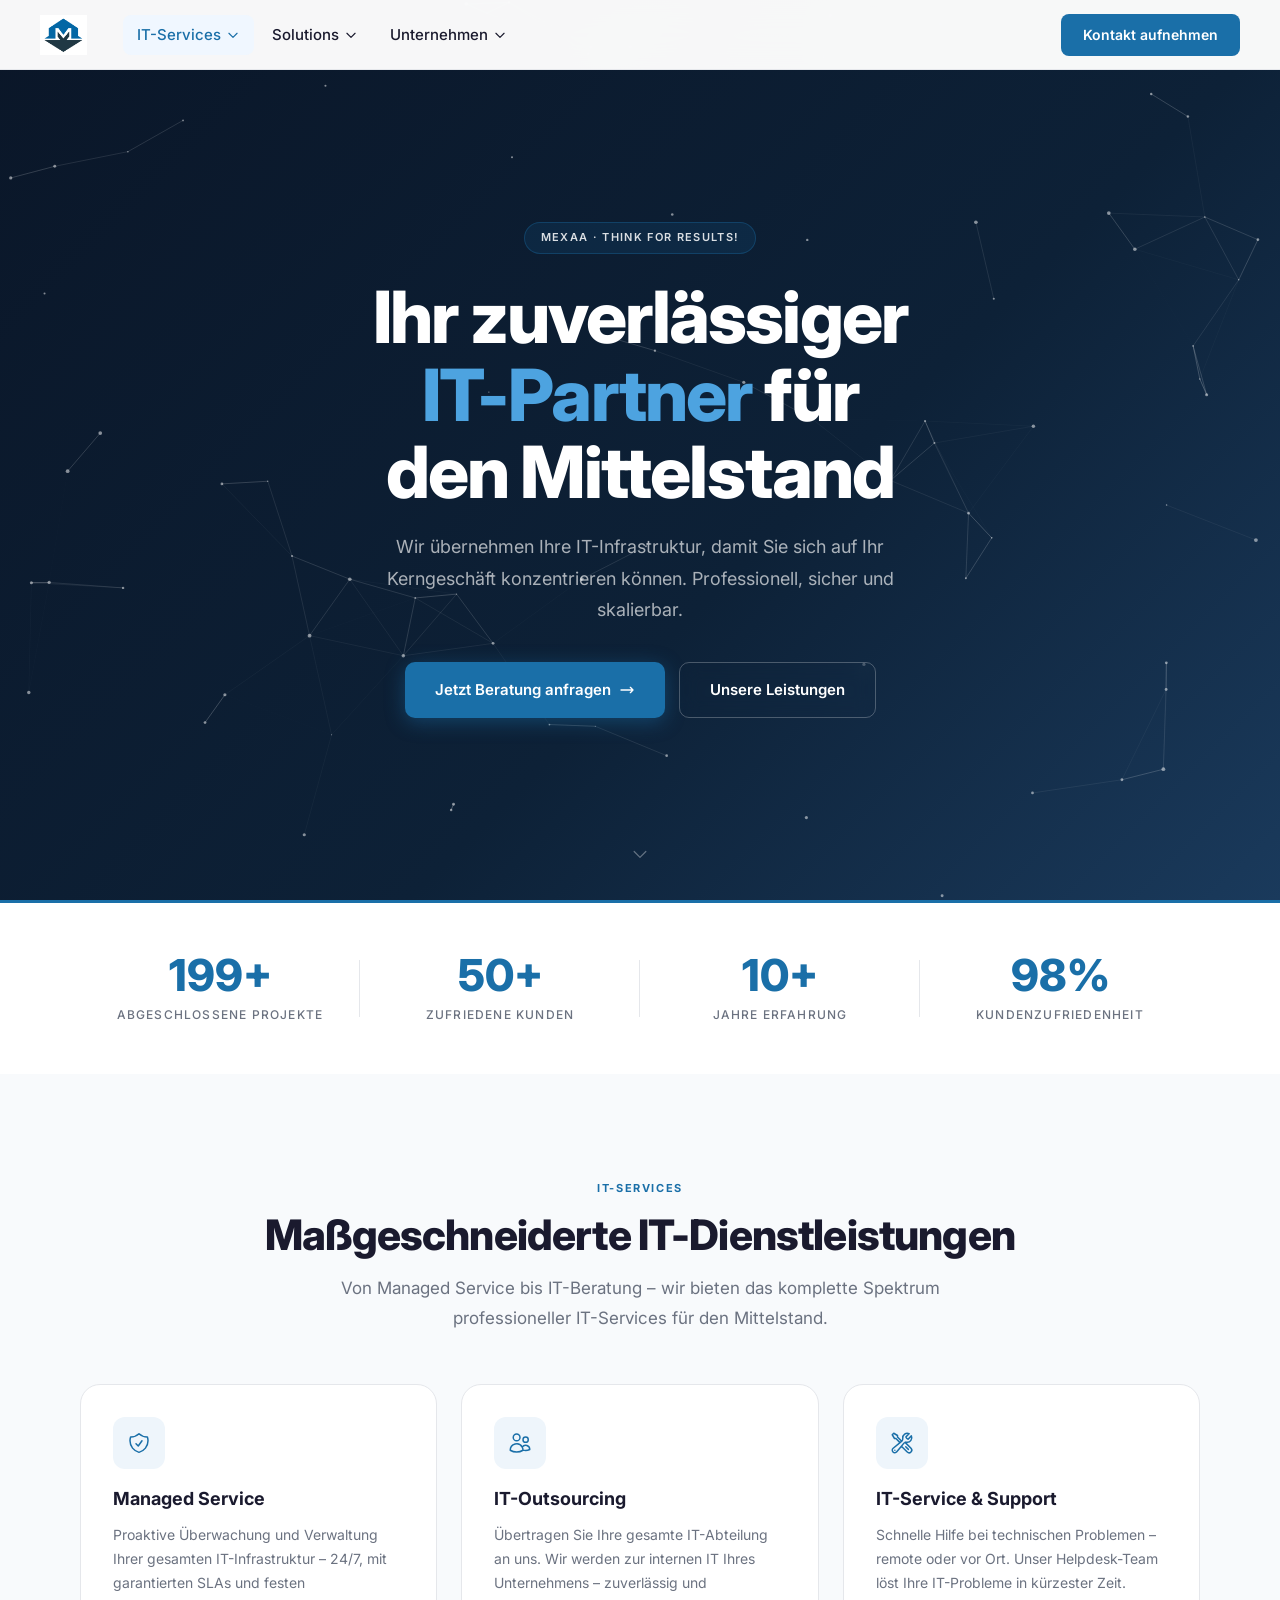
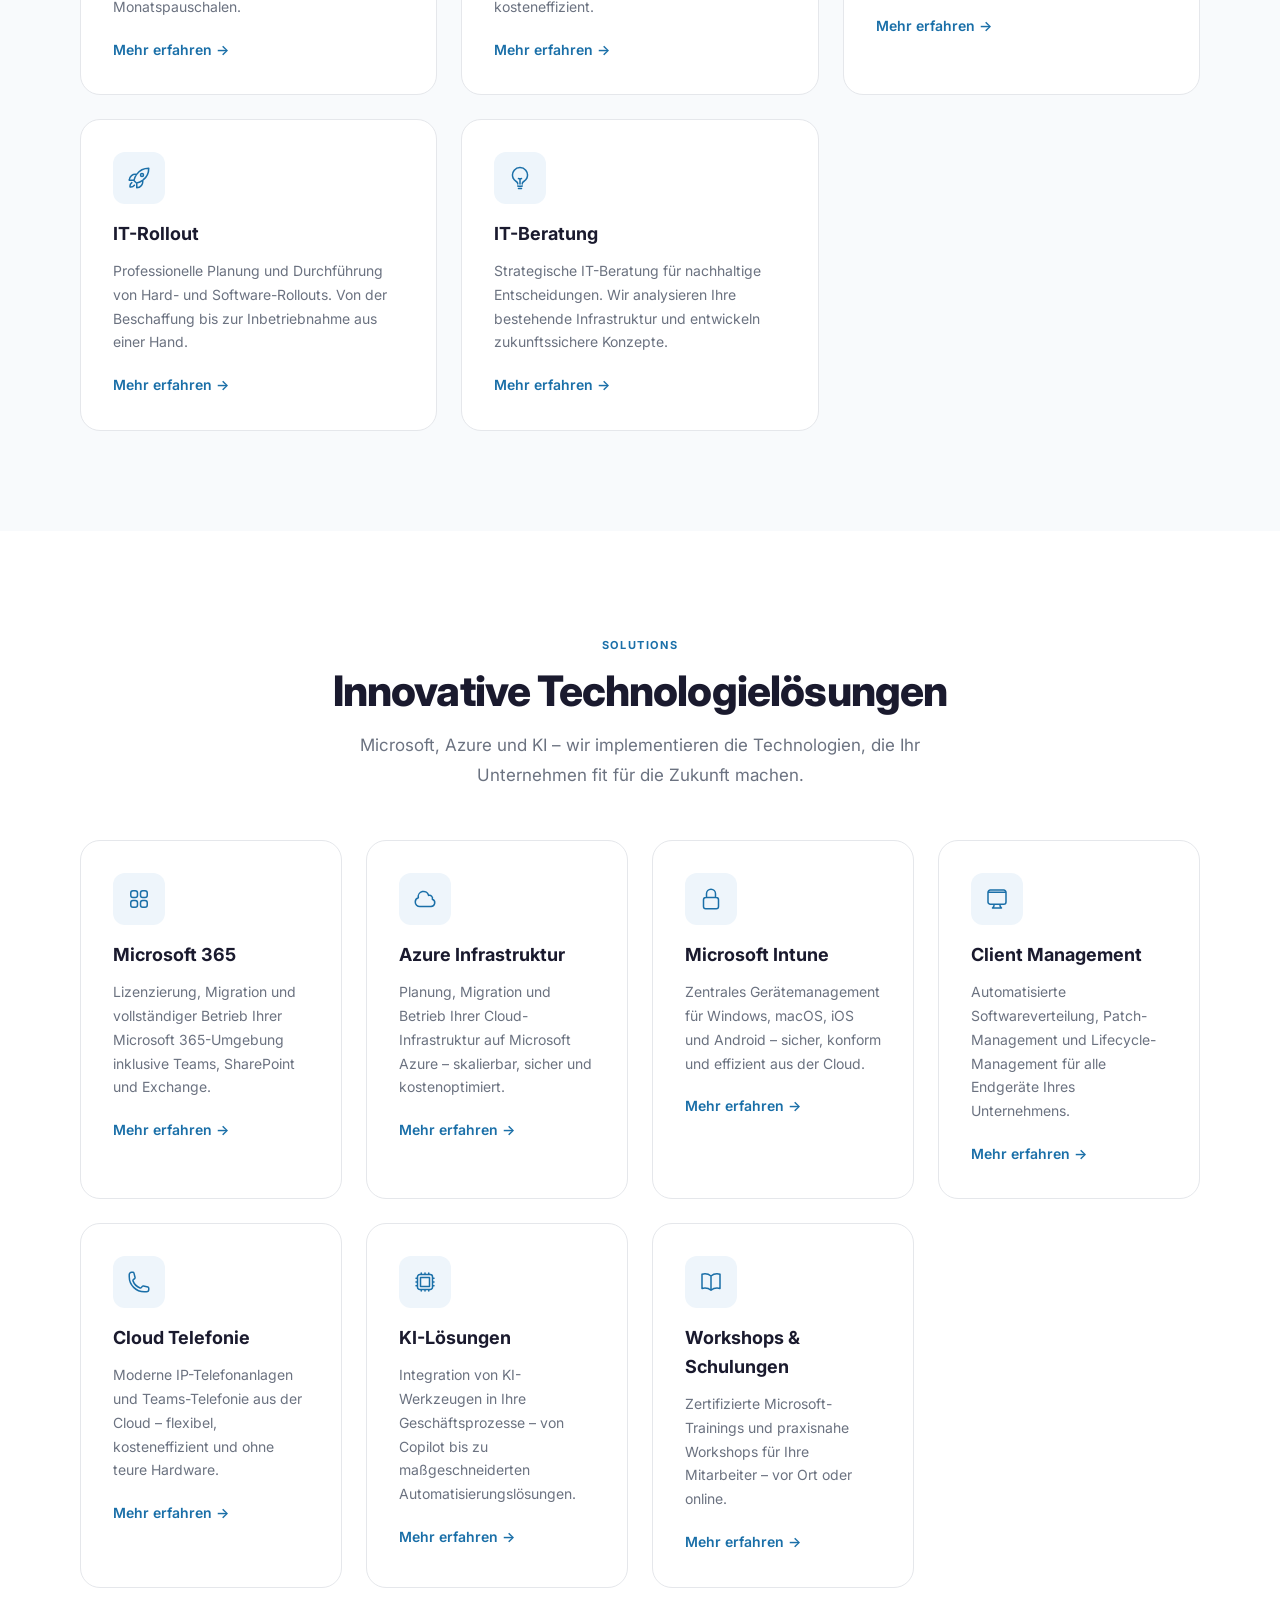
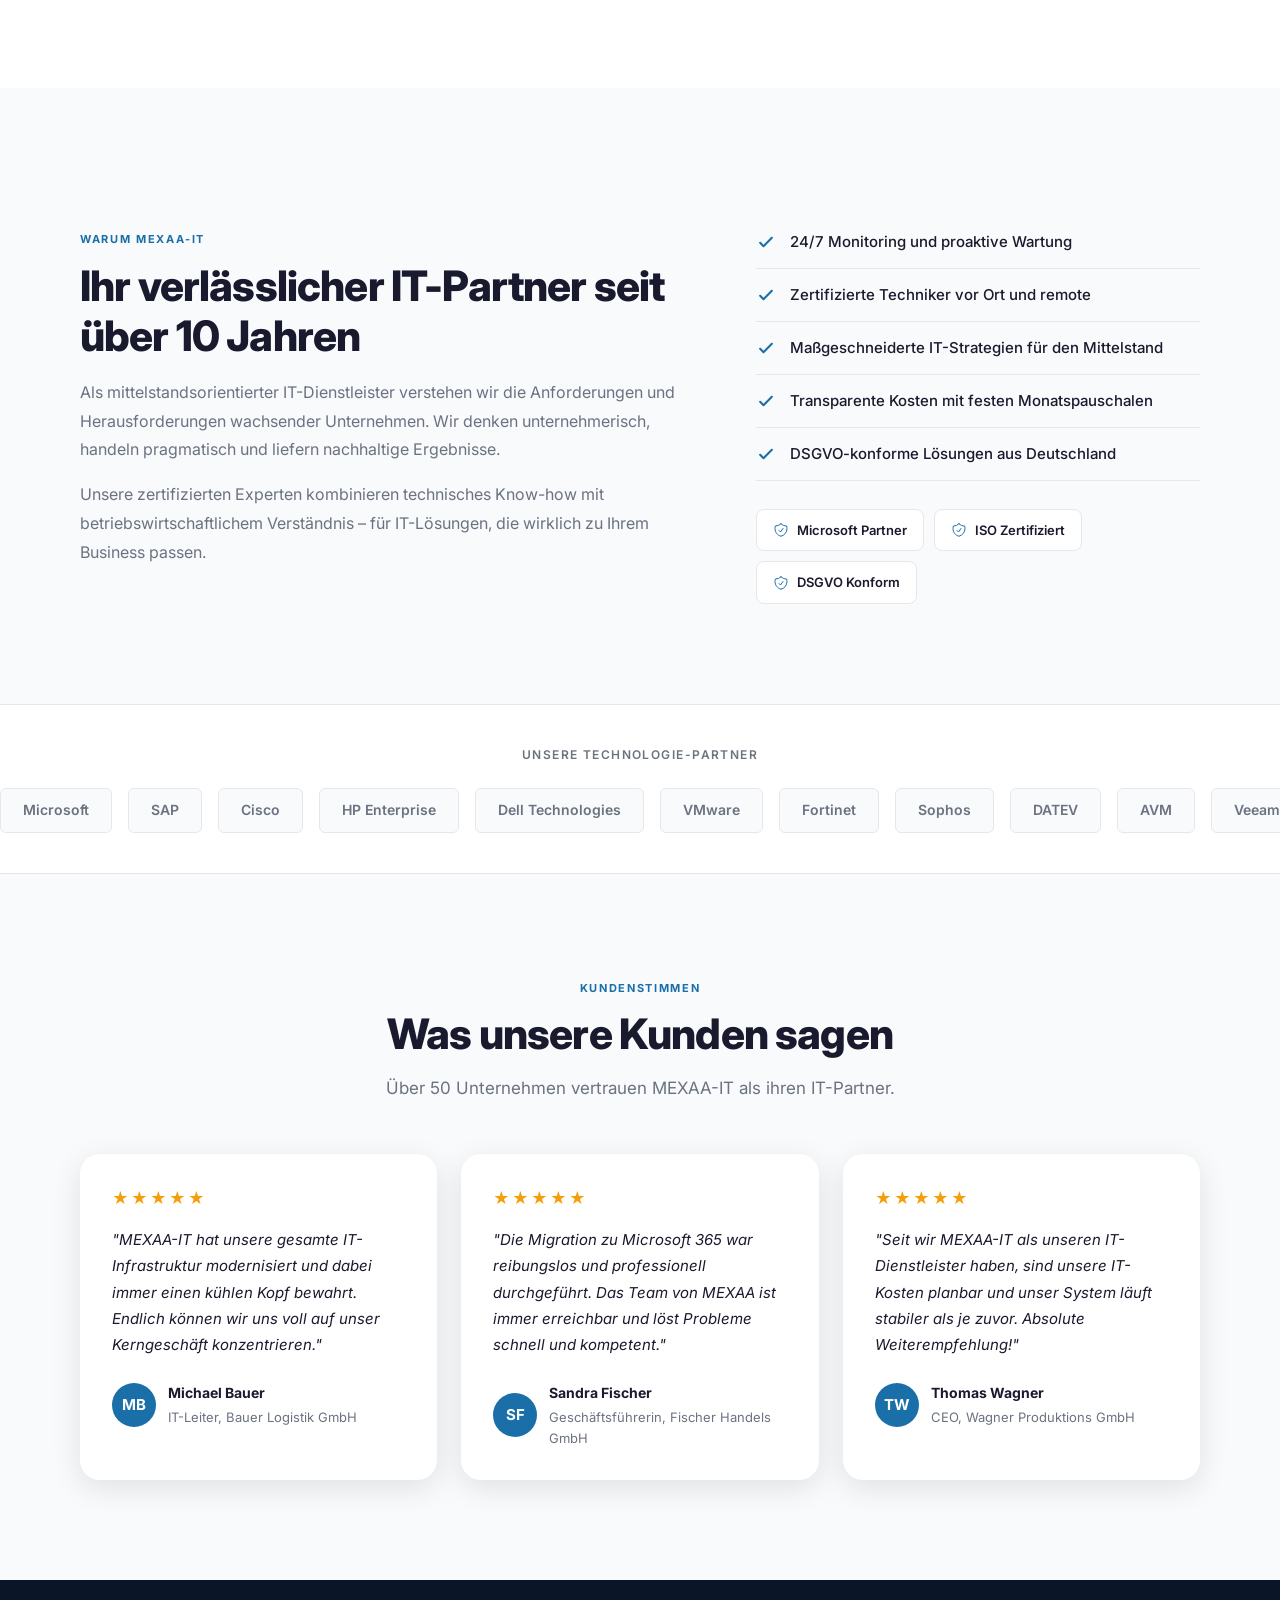
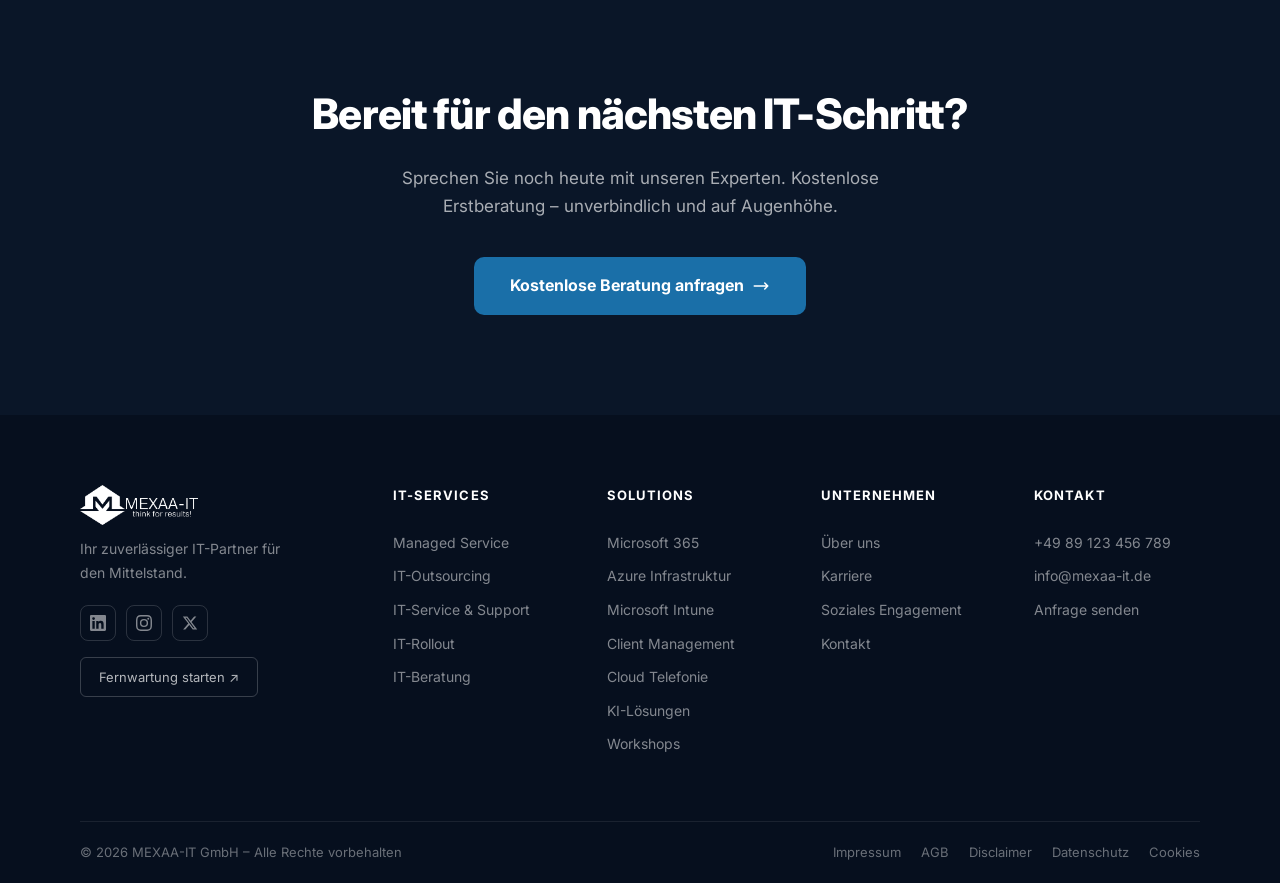
==== commit bdf52926: "Redesign: complete professional overhaul of all 5 pages - Rewrite style.css with Inter font, CSS var" ====
--- a/index.html
+++ b/index.html
@@ -3,603 +3,552 @@
 <head>
   <meta charset="UTF-8" />
   <meta name="viewport" content="width=device-width, initial-scale=1.0" />
-  <meta name="description" content="MEXAA-IT GmbH – Ihr ganzheitlicher IT-Dienstleister. Managed Service, IT-Outsourcing, Microsoft 365, Azure und mehr. Think for results!" />
-  <title>MEXAA-IT GmbH – Gemeinsam die digitale Zukunft gestalten</title>
+  <title>MEXAA-IT GmbH – Ihr IT-Partner für den Mittelstand</title>
+  <meta name="description" content="MEXAA-IT GmbH – Professionelle IT-Dienstleistungen für mittelständische Unternehmen. Managed Service, IT-Outsourcing, Microsoft 365 und mehr." />
   <link rel="stylesheet" href="style.css" />
 </head>
 <body>
 
-<!-- ============================================================
-     NAVIGATION
-     ============================================================ -->
-<nav class="nav" id="nav">
+<!-- NAVIGATION -->
+<nav class="nav" id="main-nav">
   <div class="nav-inner">
-
-    <!-- Logo -->
     <a href="index.html" class="nav-logo">
       <img src="mexa.logo1.jpg" alt="MEXAA-IT GmbH" />
     </a>
-
-    <!-- Desktop Menu -->
-    <ul class="nav-menu">
-
-      <!-- IT-Services Dropdown -->
-      <li class="nav-item" data-page="it-services">
-        <span class="nav-link">IT-Services <span class="chevron">▾</span></span>
+    <ul class="nav-links">
+
+      <!-- IT-Services -->
+      <li class="nav-item has-dropdown active">
+        <a href="it-services.html" class="nav-link">
+          IT-Services
+          <svg class="chevron" width="14" height="14" fill="none" viewBox="0 0 24 24" stroke="currentColor"><path stroke-linecap="round" stroke-linejoin="round" stroke-width="2" d="M19 9l-7 7-7-7"/></svg>
+        </a>
         <div class="dropdown">
           <a href="it-services.html#managed-service" class="dropdown-item">
-            <span class="item-icon">🔧</span>
-            <span class="item-text">Managed Service</span>
-            <span class="item-arrow">›</span>
+            <span class="dropdown-icon"><svg fill="none" viewBox="0 0 24 24" stroke="currentColor"><path stroke-linecap="round" stroke-linejoin="round" stroke-width="1.5" d="M9 12.75L11.25 15 15 9.75m-3-7.036A11.959 11.959 0 013.598 6 11.99 11.99 0 003 9.749c0 5.592 3.824 10.29 9 11.623 5.176-1.332 9-6.03 9-11.622 0-1.31-.21-2.571-.598-3.751h-.152c-3.196 0-6.1-1.248-8.25-3.285z"/></svg></span>
+            <span class="dropdown-text">Managed Service</span>
+            <svg class="dropdown-arrow" width="14" height="14" fill="none" viewBox="0 0 24 24" stroke="currentColor"><path stroke-linecap="round" stroke-linejoin="round" stroke-width="2" d="M9 5l7 7-7 7"/></svg>
           </a>
           <a href="it-services.html#it-outsourcing" class="dropdown-item">
-            <span class="item-icon">👥</span>
-            <span class="item-text">IT-Outsourcing</span>
-            <span class="item-arrow">›</span>
+            <span class="dropdown-icon"><svg fill="none" viewBox="0 0 24 24" stroke="currentColor"><path stroke-linecap="round" stroke-linejoin="round" stroke-width="1.5" d="M15 19.128a9.38 9.38 0 002.625.372 9.337 9.337 0 004.121-.952 4.125 4.125 0 00-7.533-2.493M15 19.128v-.003c0-1.113-.285-2.16-.786-3.07M15 19.128v.106A12.318 12.318 0 018.624 21c-2.331 0-4.512-.645-6.374-1.766l-.001-.109a6.375 6.375 0 0111.964-3.07M12 6.375a3.375 3.375 0 11-6.75 0 3.375 3.375 0 016.75 0zm8.25 2.25a2.625 2.625 0 11-5.25 0 2.625 2.625 0 015.25 0z"/></svg></span>
+            <span class="dropdown-text">IT-Outsourcing</span>
+            <svg class="dropdown-arrow" width="14" height="14" fill="none" viewBox="0 0 24 24" stroke="currentColor"><path stroke-linecap="round" stroke-linejoin="round" stroke-width="2" d="M9 5l7 7-7 7"/></svg>
           </a>
           <a href="it-services.html#it-support" class="dropdown-item">
-            <span class="item-icon">🛠</span>
-            <span class="item-text">IT-Service &amp; Support</span>
-            <span class="item-arrow">›</span>
+            <span class="dropdown-icon"><svg fill="none" viewBox="0 0 24 24" stroke="currentColor"><path stroke-linecap="round" stroke-linejoin="round" stroke-width="1.5" d="M11.42 15.17L17.25 21A2.652 2.652 0 0021 17.25l-5.877-5.877M11.42 15.17l2.496-3.03c.317-.384.74-.626 1.208-.766M11.42 15.17l-4.655 5.653a2.548 2.548 0 11-3.586-3.586l6.837-5.63m5.108-.233c.55-.164 1.163-.188 1.743-.14a4.5 4.5 0 004.486-6.336l-3.276 3.277a3.004 3.004 0 01-2.25-2.25l3.276-3.276a4.5 4.5 0 00-6.336 4.486c.091 1.076-.071 2.264-.904 2.95l-.102.085m-1.745 1.437L5.909 7.5H4.5L2.25 3.75l1.5-1.5L7.5 4.5v1.409l4.26 4.26m-1.745 1.437l1.745-1.437m6.615 8.206L15.75 15.75M4.867 19.125h.008v.008h-.008v-.008z"/></svg></span>
+            <span class="dropdown-text">IT-Service &amp; Support</span>
+            <svg class="dropdown-arrow" width="14" height="14" fill="none" viewBox="0 0 24 24" stroke="currentColor"><path stroke-linecap="round" stroke-linejoin="round" stroke-width="2" d="M9 5l7 7-7 7"/></svg>
           </a>
           <a href="it-services.html#it-rollout" class="dropdown-item">
-            <span class="item-icon">🚀</span>
-            <span class="item-text">IT-Rollout</span>
-            <span class="item-arrow">›</span>
+            <span class="dropdown-icon"><svg fill="none" viewBox="0 0 24 24" stroke="currentColor"><path stroke-linecap="round" stroke-linejoin="round" stroke-width="1.5" d="M15.59 14.37a6 6 0 01-5.84 7.38v-4.8m5.84-2.58a14.98 14.98 0 006.16-12.12A14.98 14.98 0 009.631 8.41m5.96 5.96a14.926 14.926 0 01-5.841 2.58m-.119-8.54a6 6 0 00-7.381 5.84h4.8m2.581-5.84a14.927 14.927 0 00-2.58 5.84m2.699 2.7c-.103.021-.207.041-.311.06a15.09 15.09 0 01-2.448-2.448 14.9 14.9 0 01.06-.312m-2.24 2.39a4.493 4.493 0 00-1.757 4.306 4.493 4.493 0 004.306-1.758M16.5 9a1.5 1.5 0 11-3 0 1.5 1.5 0 013 0z"/></svg></span>
+            <span class="dropdown-text">IT-Rollout</span>
+            <svg class="dropdown-arrow" width="14" height="14" fill="none" viewBox="0 0 24 24" stroke="currentColor"><path stroke-linecap="round" stroke-linejoin="round" stroke-width="2" d="M9 5l7 7-7 7"/></svg>
           </a>
           <a href="it-services.html#it-beratung" class="dropdown-item">
-            <span class="item-icon">💡</span>
-            <span class="item-text">IT-Beratung</span>
-            <span class="item-arrow">›</span>
+            <span class="dropdown-icon"><svg fill="none" viewBox="0 0 24 24" stroke="currentColor"><path stroke-linecap="round" stroke-linejoin="round" stroke-width="1.5" d="M12 18v-5.25m0 0a6.01 6.01 0 001.5-.189m-1.5.189a6.01 6.01 0 01-1.5-.189m3.75 7.478a12.06 12.06 0 01-4.5 0m3.75 2.383a14.406 14.406 0 01-3 0M14.25 18v-.192c0-.983.658-1.823 1.508-2.316a7.5 7.5 0 10-7.517 0c.85.493 1.509 1.333 1.509 2.316V18"/></svg></span>
+            <span class="dropdown-text">IT-Beratung</span>
+            <svg class="dropdown-arrow" width="14" height="14" fill="none" viewBox="0 0 24 24" stroke="currentColor"><path stroke-linecap="round" stroke-linejoin="round" stroke-width="2" d="M9 5l7 7-7 7"/></svg>
           </a>
         </div>
       </li>
 
-      <!-- Solutions Dropdown -->
-      <li class="nav-item" data-page="solutions">
-        <span class="nav-link">Solutions <span class="chevron">▾</span></span>
+      <!-- Solutions -->
+      <li class="nav-item has-dropdown">
+        <a href="solutions.html" class="nav-link">
+          Solutions
+          <svg class="chevron" width="14" height="14" fill="none" viewBox="0 0 24 24" stroke="currentColor"><path stroke-linecap="round" stroke-linejoin="round" stroke-width="2" d="M19 9l-7 7-7-7"/></svg>
+        </a>
         <div class="dropdown">
-          <a href="solutions.html#microsoft365" class="dropdown-item">
-            <span class="item-icon">📊</span>
-            <span class="item-text">Microsoft 365</span>
-            <span class="item-arrow">›</span>
+          <a href="solutions.html#microsoft-365" class="dropdown-item">
+            <span class="dropdown-icon"><svg fill="none" viewBox="0 0 24 24" stroke="currentColor"><path stroke-linecap="round" stroke-linejoin="round" stroke-width="1.5" d="M3.75 6A2.25 2.25 0 016 3.75h2.25A2.25 2.25 0 0110.5 6v2.25a2.25 2.25 0 01-2.25 2.25H6a2.25 2.25 0 01-2.25-2.25V6zM3.75 15.75A2.25 2.25 0 016 13.5h2.25a2.25 2.25 0 012.25 2.25V18a2.25 2.25 0 01-2.25 2.25H6A2.25 2.25 0 013.75 18v-2.25zM13.5 6a2.25 2.25 0 012.25-2.25H18A2.25 2.25 0 0120.25 6v2.25A2.25 2.25 0 0118 10.5h-2.25a2.25 2.25 0 01-2.25-2.25V6zM13.5 15.75a2.25 2.25 0 012.25-2.25H18a2.25 2.25 0 012.25 2.25V18A2.25 2.25 0 0118 20.25h-2.25A2.25 2.25 0 0113.5 18v-2.25z"/></svg></span>
+            <span class="dropdown-text">Microsoft 365</span>
+            <svg class="dropdown-arrow" width="14" height="14" fill="none" viewBox="0 0 24 24" stroke="currentColor"><path stroke-linecap="round" stroke-linejoin="round" stroke-width="2" d="M9 5l7 7-7 7"/></svg>
           </a>
           <a href="solutions.html#azure" class="dropdown-item">
-            <span class="item-icon">☁️</span>
-            <span class="item-text">Azure Infrastruktur</span>
-            <span class="item-arrow">›</span>
+            <span class="dropdown-icon"><svg fill="none" viewBox="0 0 24 24" stroke="currentColor"><path stroke-linecap="round" stroke-linejoin="round" stroke-width="1.5" d="M2.25 15a4.5 4.5 0 004.5 4.5H18a3.75 3.75 0 001.332-7.257 3 3 0 00-3.758-3.848 5.25 5.25 0 00-10.233 2.33A4.502 4.502 0 002.25 15z"/></svg></span>
+            <span class="dropdown-text">Azure Infrastruktur</span>
+            <svg class="dropdown-arrow" width="14" height="14" fill="none" viewBox="0 0 24 24" stroke="currentColor"><path stroke-linecap="round" stroke-linejoin="round" stroke-width="2" d="M9 5l7 7-7 7"/></svg>
           </a>
           <a href="solutions.html#intune" class="dropdown-item">
-            <span class="item-icon">🔒</span>
-            <span class="item-text">Microsoft Intune</span>
-            <span class="item-arrow">›</span>
+            <span class="dropdown-icon"><svg fill="none" viewBox="0 0 24 24" stroke="currentColor"><path stroke-linecap="round" stroke-linejoin="round" stroke-width="1.5" d="M16.5 10.5V6.75a4.5 4.5 0 10-9 0v3.75m-.75 11.25h10.5a2.25 2.25 0 002.25-2.25v-6.75a2.25 2.25 0 00-2.25-2.25H6.75a2.25 2.25 0 00-2.25 2.25v6.75a2.25 2.25 0 002.25 2.25z"/></svg></span>
+            <span class="dropdown-text">Microsoft Intune</span>
+            <svg class="dropdown-arrow" width="14" height="14" fill="none" viewBox="0 0 24 24" stroke="currentColor"><path stroke-linecap="round" stroke-linejoin="round" stroke-width="2" d="M9 5l7 7-7 7"/></svg>
           </a>
           <a href="solutions.html#client-management" class="dropdown-item">
-            <span class="item-icon">💻</span>
-            <span class="item-text">Client Management</span>
-            <span class="item-arrow">›</span>
+            <span class="dropdown-icon"><svg fill="none" viewBox="0 0 24 24" stroke="currentColor"><path stroke-linecap="round" stroke-linejoin="round" stroke-width="1.5" d="M9 17.25v1.007a3 3 0 01-.879 2.122L7.5 21h9l-.621-.621A3 3 0 0115 18.257V17.25m6-12V15a2.25 2.25 0 01-2.25 2.25H5.25A2.25 2.25 0 013 15V5.25m18 0A2.25 2.25 0 0018.75 3H5.25A2.25 2.25 0 003 5.25m18 0H3"/></svg></span>
+            <span class="dropdown-text">Client Management</span>
+            <svg class="dropdown-arrow" width="14" height="14" fill="none" viewBox="0 0 24 24" stroke="currentColor"><path stroke-linecap="round" stroke-linejoin="round" stroke-width="2" d="M9 5l7 7-7 7"/></svg>
           </a>
           <a href="solutions.html#cloud-telefonie" class="dropdown-item">
-            <span class="item-icon">📞</span>
-            <span class="item-text">Cloud Telefonie</span>
-            <span class="item-arrow">›</span>
+            <span class="dropdown-icon"><svg fill="none" viewBox="0 0 24 24" stroke="currentColor"><path stroke-linecap="round" stroke-linejoin="round" stroke-width="1.5" d="M2.25 6.75c0 8.284 6.716 15 15 15h2.25a2.25 2.25 0 002.25-2.25v-1.372c0-.516-.351-.966-.852-1.091l-4.423-1.106c-.44-.11-.902.055-1.173.417l-.97 1.293c-.282.376-.769.542-1.21.38a12.035 12.035 0 01-7.143-7.143c-.162-.441.004-.928.38-1.21l1.293-.97c.363-.271.527-.734.417-1.173L6.963 3.102a1.125 1.125 0 00-1.091-.852H4.5A2.25 2.25 0 002.25 4.5v2.25z"/></svg></span>
+            <span class="dropdown-text">Cloud Telefonie</span>
+            <svg class="dropdown-arrow" width="14" height="14" fill="none" viewBox="0 0 24 24" stroke="currentColor"><path stroke-linecap="round" stroke-linejoin="round" stroke-width="2" d="M9 5l7 7-7 7"/></svg>
           </a>
           <a href="solutions.html#ki-loesungen" class="dropdown-item">
-            <span class="item-icon">🤖</span>
-            <span class="item-text">KI-Lösungen</span>
-            <span class="item-arrow">›</span>
+            <span class="dropdown-icon"><svg fill="none" viewBox="0 0 24 24" stroke="currentColor"><path stroke-linecap="round" stroke-linejoin="round" stroke-width="1.5" d="M8.25 3v1.5M4.5 8.25H3m18 0h-1.5M4.5 12H3m18 0h-1.5m-15 3.75H3m18 0h-1.5M8.25 19.5V21M12 3v1.5m0 15V21m3.75-18v1.5m0 15V21m-9-1.5h10.5a2.25 2.25 0 002.25-2.25V6.75a2.25 2.25 0 00-2.25-2.25H6.75A2.25 2.25 0 004.5 6.75v10.5a2.25 2.25 0 002.25 2.25zm.75-12h9v9h-9v-9z"/></svg></span>
+            <span class="dropdown-text">KI-Lösungen</span>
+            <svg class="dropdown-arrow" width="14" height="14" fill="none" viewBox="0 0 24 24" stroke="currentColor"><path stroke-linecap="round" stroke-linejoin="round" stroke-width="2" d="M9 5l7 7-7 7"/></svg>
           </a>
           <a href="solutions.html#workshops" class="dropdown-item">
-            <span class="item-icon">🎓</span>
-            <span class="item-text">Workshops &amp; Schulungen</span>
-            <span class="item-arrow">›</span>
+            <span class="dropdown-icon"><svg fill="none" viewBox="0 0 24 24" stroke="currentColor"><path stroke-linecap="round" stroke-linejoin="round" stroke-width="1.5" d="M12 6.042A8.967 8.967 0 006 3.75c-1.052 0-2.062.18-3 .512v14.25A8.987 8.987 0 016 18c2.305 0 4.408.867 6 2.292m0-14.25a8.966 8.966 0 016-2.292c1.052 0 2.062.18 3 .512v14.25A8.987 8.987 0 0018 18a8.967 8.967 0 00-6 2.292m0-14.25v14.25"/></svg></span>
+            <span class="dropdown-text">Workshops &amp; Schulungen</span>
+            <svg class="dropdown-arrow" width="14" height="14" fill="none" viewBox="0 0 24 24" stroke="currentColor"><path stroke-linecap="round" stroke-linejoin="round" stroke-width="2" d="M9 5l7 7-7 7"/></svg>
           </a>
         </div>
       </li>
 
-      <!-- Unternehmen Dropdown -->
-      <li class="nav-item" data-page="unternehmen,kontakt">
-        <span class="nav-link">Unternehmen <span class="chevron">▾</span></span>
+      <!-- Unternehmen -->
+      <li class="nav-item has-dropdown">
+        <a href="unternehmen.html" class="nav-link">
+          Unternehmen
+          <svg class="chevron" width="14" height="14" fill="none" viewBox="0 0 24 24" stroke="currentColor"><path stroke-linecap="round" stroke-linejoin="round" stroke-width="2" d="M19 9l-7 7-7-7"/></svg>
+        </a>
         <div class="dropdown">
           <a href="unternehmen.html#ueber-uns" class="dropdown-item">
-            <span class="item-icon">🏢</span>
-            <span class="item-text">Über uns</span>
-            <span class="item-arrow">›</span>
+            <span class="dropdown-icon"><svg fill="none" viewBox="0 0 24 24" stroke="currentColor"><path stroke-linecap="round" stroke-linejoin="round" stroke-width="1.5" d="M2.25 21h19.5m-18-18v18m10.5-18v18m6-13.5V21M6.75 6.75h.75m-.75 3h.75m-.75 3h.75m3-6h.75m-.75 3h.75m-.75 3h.75M6.75 21v-3.375c0-.621.504-1.125 1.125-1.125h2.25c.621 0 1.125.504 1.125 1.125V21M3 3h12m-.75 4.5H21m-3.75 3.75h.008v.008h-.008v-.008zm0 3h.008v.008h-.008v-.008zm0 3h.008v.008h-.008v-.008z"/></svg></span>
+            <span class="dropdown-text">Über uns</span>
+            <svg class="dropdown-arrow" width="14" height="14" fill="none" viewBox="0 0 24 24" stroke="currentColor"><path stroke-linecap="round" stroke-linejoin="round" stroke-width="2" d="M9 5l7 7-7 7"/></svg>
           </a>
           <a href="unternehmen.html#karriere" class="dropdown-item">
-            <span class="item-icon">💼</span>
-            <span class="item-text">Karriere</span>
-            <span class="item-arrow">›</span>
+            <span class="dropdown-icon"><svg fill="none" viewBox="0 0 24 24" stroke="currentColor"><path stroke-linecap="round" stroke-linejoin="round" stroke-width="1.5" d="M20.25 14.15v4.25c0 1.094-.787 2.036-1.872 2.18-2.087.277-4.216.42-6.378.42s-4.291-.143-6.378-.42c-1.085-.144-1.872-1.086-1.872-2.18v-4.25m16.5 0a2.18 2.18 0 00.75-1.661V8.706c0-1.081-.768-2.015-1.837-2.175a48.114 48.114 0 00-3.413-.387m4.5 8.006c-.194.165-.42.295-.673.38A23.978 23.978 0 0112 15.75c-2.648 0-5.195-.429-7.577-1.22a2.016 2.016 0 01-.673-.38m0 0A2.18 2.18 0 013 12.489V8.706c0-1.081.768-2.015 1.837-2.175a48.111 48.111 0 013.413-.387m7.5 0V5.25A2.25 2.25 0 0013.5 3h-3a2.25 2.25 0 00-2.25 2.25v.894m7.5 0a48.667 48.667 0 00-7.5 0M12 12.75h.008v.008H12v-.008z"/></svg></span>
+            <span class="dropdown-text">Karriere</span>
+            <svg class="dropdown-arrow" width="14" height="14" fill="none" viewBox="0 0 24 24" stroke="currentColor"><path stroke-linecap="round" stroke-linejoin="round" stroke-width="2" d="M9 5l7 7-7 7"/></svg>
           </a>
           <a href="unternehmen.html#soziales" class="dropdown-item">
-            <span class="item-icon">🤝</span>
-            <span class="item-text">Soziales Engagement</span>
-            <span class="item-arrow">›</span>
-          </a>
-          <a href="kontakt.html" class="dropdown-item">
-            <span class="item-icon">📬</span>
-            <span class="item-text">Kontakt</span>
-            <span class="item-arrow">›</span>
+            <span class="dropdown-icon"><svg fill="none" viewBox="0 0 24 24" stroke="currentColor"><path stroke-linecap="round" stroke-linejoin="round" stroke-width="1.5" d="M21 8.25c0-2.485-2.099-4.5-4.688-4.5-1.935 0-3.597 1.126-4.312 2.733-.715-1.607-2.377-2.733-4.313-2.733C5.1 3.75 3 5.765 3 8.25c0 7.22 9 12 9 12s9-4.78 9-12z"/></svg></span>
+            <span class="dropdown-text">Soziales Engagement</span>
+            <svg class="dropdown-arrow" width="14" height="14" fill="none" viewBox="0 0 24 24" stroke="currentColor"><path stroke-linecap="round" stroke-linejoin="round" stroke-width="2" d="M9 5l7 7-7 7"/></svg>
           </a>
         </div>
       </li>
-
     </ul>
 
-    <!-- CTA Button -->
-    <a href="kontakt.html" class="btn btn-primary nav-cta">Kontakt ↗</a>
-
-    <!-- Hamburger (Mobile) -->
+    <a href="kontakt.html" class="nav-cta">Kontakt aufnehmen</a>
+
     <button class="hamburger" aria-label="Menü öffnen">
       <span></span><span></span><span></span>
     </button>
-
-  </div><!-- /nav-inner -->
+  </div>
 </nav>
 
-<!-- Mobile Navigation Overlay -->
-<div class="nav-mobile" id="nav-mobile">
-  <div class="mobile-section">
-    <div class="mobile-section-title">IT-Services</div>
-    <a href="it-services.html#managed-service"  class="mobile-link"><span class="mi">🔧</span> Managed Service</a>
-    <a href="it-services.html#it-outsourcing"   class="mobile-link"><span class="mi">👥</span> IT-Outsourcing</a>
-    <a href="it-services.html#it-support"       class="mobile-link"><span class="mi">🛠</span> IT-Service &amp; Support</a>
-    <a href="it-services.html#it-rollout"       class="mobile-link"><span class="mi">🚀</span> IT-Rollout</a>
-    <a href="it-services.html#it-beratung"      class="mobile-link"><span class="mi">💡</span> IT-Beratung</a>
-  </div>
-  <div class="mobile-section">
-    <div class="mobile-section-title">Solutions</div>
-    <a href="solutions.html#microsoft365"       class="mobile-link"><span class="mi">📊</span> Microsoft 365</a>
-    <a href="solutions.html#azure"              class="mobile-link"><span class="mi">☁️</span> Azure Infrastruktur</a>
-    <a href="solutions.html#intune"             class="mobile-link"><span class="mi">🔒</span> Microsoft Intune</a>
-    <a href="solutions.html#client-management"  class="mobile-link"><span class="mi">💻</span> Client Management</a>
-    <a href="solutions.html#cloud-telefonie"    class="mobile-link"><span class="mi">📞</span> Cloud Telefonie</a>
-    <a href="solutions.html#ki-loesungen"       class="mobile-link"><span class="mi">🤖</span> KI-Lösungen</a>
-    <a href="solutions.html#workshops"          class="mobile-link"><span class="mi">🎓</span> Workshops &amp; Schulungen</a>
-  </div>
-  <div class="mobile-section">
-    <div class="mobile-section-title">Unternehmen</div>
-    <a href="unternehmen.html#ueber-uns"        class="mobile-link"><span class="mi">🏢</span> Über uns</a>
-    <a href="unternehmen.html#karriere"         class="mobile-link"><span class="mi">💼</span> Karriere</a>
-    <a href="unternehmen.html#soziales"         class="mobile-link"><span class="mi">🤝</span> Soziales Engagement</a>
-    <a href="kontakt.html"                      class="mobile-link"><span class="mi">📬</span> Kontakt</a>
-  </div>
-  <a href="kontakt.html" class="btn btn-primary mobile-cta-btn">Jetzt Kontakt aufnehmen ↗</a>
-</div>
-
-<!-- ============================================================
-     HERO
-     ============================================================ -->
+<!-- MOBILE NAV -->
+<nav class="nav-mobile" id="mobile-nav">
+  <div class="nav-mobile-item">
+    <div class="nav-mobile-link">IT-Services <svg width="16" height="16" fill="none" viewBox="0 0 24 24" stroke="currentColor"><path stroke-linecap="round" stroke-linejoin="round" stroke-width="2" d="M19 9l-7 7-7-7"/></svg></div>
+    <div class="nav-mobile-dropdown">
+      <a href="it-services.html#managed-service">Managed Service</a>
+      <a href="it-services.html#it-outsourcing">IT-Outsourcing</a>
+      <a href="it-services.html#it-support">IT-Service &amp; Support</a>
+      <a href="it-services.html#it-rollout">IT-Rollout</a>
+      <a href="it-services.html#it-beratung">IT-Beratung</a>
+    </div>
+  </div>
+  <div class="nav-mobile-item">
+    <div class="nav-mobile-link">Solutions <svg width="16" height="16" fill="none" viewBox="0 0 24 24" stroke="currentColor"><path stroke-linecap="round" stroke-linejoin="round" stroke-width="2" d="M19 9l-7 7-7-7"/></svg></div>
+    <div class="nav-mobile-dropdown">
+      <a href="solutions.html#microsoft-365">Microsoft 365</a>
+      <a href="solutions.html#azure">Azure Infrastruktur</a>
+      <a href="solutions.html#intune">Microsoft Intune</a>
+      <a href="solutions.html#client-management">Client Management</a>
+      <a href="solutions.html#cloud-telefonie">Cloud Telefonie</a>
+      <a href="solutions.html#ki-loesungen">KI-Lösungen</a>
+      <a href="solutions.html#workshops">Workshops &amp; Schulungen</a>
+    </div>
+  </div>
+  <div class="nav-mobile-item">
+    <div class="nav-mobile-link">Unternehmen <svg width="16" height="16" fill="none" viewBox="0 0 24 24" stroke="currentColor"><path stroke-linecap="round" stroke-linejoin="round" stroke-width="2" d="M19 9l-7 7-7-7"/></svg></div>
+    <div class="nav-mobile-dropdown">
+      <a href="unternehmen.html#ueber-uns">Über uns</a>
+      <a href="unternehmen.html#karriere">Karriere</a>
+      <a href="unternehmen.html#soziales">Soziales Engagement</a>
+    </div>
+  </div>
+  <div class="nav-mobile-cta">
+    <a href="kontakt.html" class="btn btn-primary">Kontakt aufnehmen</a>
+  </div>
+</nav>
+
+<!-- HERO -->
 <section class="hero">
-  <canvas id="particle-canvas"></canvas>
-
+  <canvas id="hero-canvas"></canvas>
   <div class="hero-content">
-    <div class="hero-badge">MEXAA · think for results!</div>
-    <h1>Gemeinsam die digitale Zukunft gestalten</h1>
-    <p class="hero-text">
-      Bereit für die digitale Revolution? MEXAA-IT ist Ihr verlässlicher Partner, wenn es darum geht,
-      Unternehmen und ihr Business erfolgreich zu machen. Als ganzheitlicher IT-Dienstleister
-      begleiten wir Unternehmen aus allen Branchen auf dem Weg in eine erfolgreiche digitale Zukunft.
-    </p>
-    <div class="hero-buttons">
-      <a href="kontakt.html"     class="btn btn-primary btn-lg">Kontakt aufnehmen ↗</a>
-      <a href="it-services.html" class="btn btn-outline  btn-lg">Unsere Services ↗</a>
-    </div>
-  </div>
-
+    <div class="hero-badge">MEXAA · THINK FOR RESULTS!</div>
+    <h1>Ihr zuverlässiger<br><span class="accent">IT-Partner</span> für<br>den Mittelstand</h1>
+    <p class="hero-sub">Wir übernehmen Ihre IT-Infrastruktur, damit Sie sich auf Ihr Kerngeschäft konzentrieren können. Professionell, sicher und skalierbar.</p>
+    <div class="hero-actions">
+      <a href="kontakt.html" class="btn-hero-primary">
+        Jetzt Beratung anfragen
+        <svg width="16" height="16" fill="none" viewBox="0 0 24 24" stroke="currentColor"><path stroke-linecap="round" stroke-linejoin="round" stroke-width="2" d="M17 8l4 4m0 0l-4 4m4-4H3"/></svg>
+      </a>
+      <a href="it-services.html" class="btn-hero-ghost">
+        Unsere Leistungen
+      </a>
+    </div>
+  </div>
   <div class="hero-scroll">
-    <div class="scroll-line"></div>
-    <span class="scroll-text">Scroll</span>
+    <svg width="20" height="20" fill="none" viewBox="0 0 24 24" stroke="currentColor"><path stroke-linecap="round" stroke-linejoin="round" stroke-width="1.5" d="M19 9l-7 7-7-7"/></svg>
   </div>
 </section>
 
-<!-- ============================================================
-     TRUST BAR — KENNZAHLEN
-     ============================================================ -->
-<div class="trust-bar">
+<!-- STATS BAR -->
+<div class="stats-bar">
   <div class="container">
     <div class="stats-grid">
       <div class="stat-item fade-in">
-        <span class="stat-number" data-count="200" data-suffix="+">0+</span>
-        <span class="stat-label">Abgeschlossene Projekte</span>
+        <div class="stat-number" data-count="200" data-suffix="+">0+</div>
+        <div class="stat-label">Abgeschlossene Projekte</div>
       </div>
       <div class="stat-item fade-in fade-in-delay-1">
-        <span class="stat-number" data-count="50" data-suffix="+">0+</span>
-        <span class="stat-label">Zufriedene Kunden</span>
+        <div class="stat-number" data-count="50" data-suffix="+">0+</div>
+        <div class="stat-label">Zufriedene Kunden</div>
       </div>
       <div class="stat-item fade-in fade-in-delay-2">
-        <span class="stat-number" data-count="10" data-suffix="+">0+</span>
-        <span class="stat-label">Jahre Erfahrung</span>
+        <div class="stat-number" data-count="10" data-suffix="+">0+</div>
+        <div class="stat-label">Jahre Erfahrung</div>
       </div>
       <div class="stat-item fade-in fade-in-delay-3">
-        <span class="stat-number" data-count="98" data-suffix="%">0%</span>
-        <span class="stat-label">Kundenzufriedenheit</span>
+        <div class="stat-number" data-count="98" data-suffix="%">0%</div>
+        <div class="stat-label">Kundenzufriedenheit</div>
       </div>
     </div>
   </div>
 </div>
 
-<!-- ============================================================
-     IT-SERVICES
-     ============================================================ -->
+<!-- IT-SERVICES -->
 <section class="bg-light">
   <div class="container">
     <div class="section-header centered fade-in">
-      <span class="section-label">Unsere Leistungen</span>
-      <h2 class="section-title">Unsere IT-Services</h2>
-      <p class="section-subtitle">
-        Von der strategischen Beratung bis zum täglichen Betrieb – wir sind Ihr verlässlicher
-        IT-Partner für alle Herausforderungen des digitalen Alltags.
-      </p>
-    </div>
-
-    <div class="cards-grid cards-grid-5">
-      <a href="it-services.html#managed-service" class="card fade-in fade-in-delay-1">
-        <div class="card-icon">🔧</div>
+      <span class="section-label">IT-Services</span>
+      <h2 class="section-title">Maßgeschneiderte IT-Dienstleistungen</h2>
+      <p class="section-subtitle">Von Managed Service bis IT-Beratung – wir bieten das komplette Spektrum professioneller IT-Services für den Mittelstand.</p>
+    </div>
+    <div class="cards-grid-3">
+      <div class="card fade-in fade-in-delay-1">
+        <div class="card-icon">
+          <svg fill="none" viewBox="0 0 24 24" stroke="currentColor"><path stroke-linecap="round" stroke-linejoin="round" stroke-width="1.5" d="M9 12.75L11.25 15 15 9.75m-3-7.036A11.959 11.959 0 013.598 6 11.99 11.99 0 003 9.749c0 5.592 3.824 10.29 9 11.623 5.176-1.332 9-6.03 9-11.622 0-1.31-.21-2.571-.598-3.751h-.152c-3.196 0-6.1-1.248-8.25-3.285z"/></svg>
+        </div>
         <h3>Managed Service</h3>
-        <p>Proaktive Betreuung Ihrer IT-Infrastruktur – wir kümmern uns, damit Sie sich auf Ihr Business konzentrieren.</p>
-        <span class="card-link">Mehr erfahren →</span>
-      </a>
-      <a href="it-services.html#it-outsourcing" class="card fade-in fade-in-delay-2">
-        <div class="card-icon">👥</div>
+        <p>Proaktive Überwachung und Verwaltung Ihrer gesamten IT-Infrastruktur – 24/7, mit garantierten SLAs und festen Monatspauschalen.</p>
+        <a href="it-services.html#managed-service" class="card-link">Mehr erfahren &rarr;</a>
+      </div>
+      <div class="card fade-in fade-in-delay-2">
+        <div class="card-icon">
+          <svg fill="none" viewBox="0 0 24 24" stroke="currentColor"><path stroke-linecap="round" stroke-linejoin="round" stroke-width="1.5" d="M15 19.128a9.38 9.38 0 002.625.372 9.337 9.337 0 004.121-.952 4.125 4.125 0 00-7.533-2.493M15 19.128v-.003c0-1.113-.285-2.16-.786-3.07M15 19.128v.106A12.318 12.318 0 018.624 21c-2.331 0-4.512-.645-6.374-1.766l-.001-.109a6.375 6.375 0 0111.964-3.07M12 6.375a3.375 3.375 0 11-6.75 0 3.375 3.375 0 016.75 0zm8.25 2.25a2.625 2.625 0 11-5.25 0 2.625 2.625 0 015.25 0z"/></svg>
+        </div>
         <h3>IT-Outsourcing</h3>
-        <p>Ihre komplette IT in unseren Händen – flexibel, kosteneffizient und zuverlässig.</p>
-        <span class="card-link">Mehr erfahren →</span>
-      </a>
-      <a href="it-services.html#it-support" class="card fade-in fade-in-delay-3">
-        <div class="card-icon">🛠</div>
+        <p>Übertragen Sie Ihre gesamte IT-Abteilung an uns. Wir werden zur internen IT Ihres Unternehmens – zuverlässig und kosteneffizient.</p>
+        <a href="it-services.html#it-outsourcing" class="card-link">Mehr erfahren &rarr;</a>
+      </div>
+      <div class="card fade-in fade-in-delay-3">
+        <div class="card-icon">
+          <svg fill="none" viewBox="0 0 24 24" stroke="currentColor"><path stroke-linecap="round" stroke-linejoin="round" stroke-width="1.5" d="M11.42 15.17L17.25 21A2.652 2.652 0 0021 17.25l-5.877-5.877M11.42 15.17l2.496-3.03c.317-.384.74-.626 1.208-.766M11.42 15.17l-4.655 5.653a2.548 2.548 0 11-3.586-3.586l6.837-5.63m5.108-.233c.55-.164 1.163-.188 1.743-.14a4.5 4.5 0 004.486-6.336l-3.276 3.277a3.004 3.004 0 01-2.25-2.25l3.276-3.276a4.5 4.5 0 00-6.336 4.486c.091 1.076-.071 2.264-.904 2.95l-.102.085m-1.745 1.437L5.909 7.5H4.5L2.25 3.75l1.5-1.5L7.5 4.5v1.409l4.26 4.26m-1.745 1.437l1.745-1.437m6.615 8.206L15.75 15.75M4.867 19.125h.008v.008h-.008v-.008z"/></svg>
+        </div>
         <h3>IT-Service &amp; Support</h3>
-        <p>Schneller Helpdesk und Vor-Ort-Service für minimale Ausfallzeiten in Ihrem Unternehmen.</p>
-        <span class="card-link">Mehr erfahren →</span>
-      </a>
-      <a href="it-services.html#it-rollout" class="card fade-in fade-in-delay-4">
-        <div class="card-icon">🚀</div>
+        <p>Schnelle Hilfe bei technischen Problemen – remote oder vor Ort. Unser Helpdesk-Team löst Ihre IT-Probleme in kürzester Zeit.</p>
+        <a href="it-services.html#it-support" class="card-link">Mehr erfahren &rarr;</a>
+      </div>
+      <div class="card fade-in fade-in-delay-1">
+        <div class="card-icon">
+          <svg fill="none" viewBox="0 0 24 24" stroke="currentColor"><path stroke-linecap="round" stroke-linejoin="round" stroke-width="1.5" d="M15.59 14.37a6 6 0 01-5.84 7.38v-4.8m5.84-2.58a14.98 14.98 0 006.16-12.12A14.98 14.98 0 009.631 8.41m5.96 5.96a14.926 14.926 0 01-5.841 2.58m-.119-8.54a6 6 0 00-7.381 5.84h4.8m2.581-5.84a14.927 14.927 0 00-2.58 5.84m2.699 2.7c-.103.021-.207.041-.311.06a15.09 15.09 0 01-2.448-2.448 14.9 14.9 0 01.06-.312m-2.24 2.39a4.493 4.493 0 00-1.757 4.306 4.493 4.493 0 004.306-1.758M16.5 9a1.5 1.5 0 11-3 0 1.5 1.5 0 013 0z"/></svg>
+        </div>
         <h3>IT-Rollout</h3>
-        <p>Professionelle Planung und Durchführung von Hard- und Software-Rollouts in Ihrem Unternehmen.</p>
-        <span class="card-link">Mehr erfahren →</span>
-      </a>
-      <a href="it-services.html#it-beratung" class="card fade-in fade-in-delay-5">
-        <div class="card-icon">💡</div>
+        <p>Professionelle Planung und Durchführung von Hard- und Software-Rollouts. Von der Beschaffung bis zur Inbetriebnahme aus einer Hand.</p>
+        <a href="it-services.html#it-rollout" class="card-link">Mehr erfahren &rarr;</a>
+      </div>
+      <div class="card fade-in fade-in-delay-2">
+        <div class="card-icon">
+          <svg fill="none" viewBox="0 0 24 24" stroke="currentColor"><path stroke-linecap="round" stroke-linejoin="round" stroke-width="1.5" d="M12 18v-5.25m0 0a6.01 6.01 0 001.5-.189m-1.5.189a6.01 6.01 0 01-1.5-.189m3.75 7.478a12.06 12.06 0 01-4.5 0m3.75 2.383a14.406 14.406 0 01-3 0M14.25 18v-.192c0-.983.658-1.823 1.508-2.316a7.5 7.5 0 10-7.517 0c.85.493 1.509 1.333 1.509 2.316V18"/></svg>
+        </div>
         <h3>IT-Beratung</h3>
-        <p>Strategische IT-Beratung für Ihre digitale Transformation – individuell und zukunftsorientiert.</p>
-        <span class="card-link">Mehr erfahren →</span>
-      </a>
+        <p>Strategische IT-Beratung für nachhaltige Entscheidungen. Wir analysieren Ihre bestehende Infrastruktur und entwickeln zukunftssichere Konzepte.</p>
+        <a href="it-services.html#it-beratung" class="card-link">Mehr erfahren &rarr;</a>
+      </div>
     </div>
   </div>
 </section>
 
-<!-- ============================================================
-     SOLUTIONS
-     ============================================================ -->
-<section class="bg-white">
+<!-- SOLUTIONS -->
+<section>
   <div class="container">
     <div class="section-header centered fade-in">
-      <span class="section-label">Technologie-Portfolio</span>
-      <h2 class="section-title">Unsere Technologie-Lösungen</h2>
-      <p class="section-subtitle">
-        Modernste Microsoft- und Cloud-Technologien, nahtlos in Ihre Unternehmens-IT integriert
-        und professionell betreut.
-      </p>
-    </div>
-
-    <div class="cards-grid cards-grid-solutions">
-      <a href="solutions.html#microsoft365" class="card fade-in fade-in-delay-1">
-        <div class="card-icon">📊</div>
+      <span class="section-label">Solutions</span>
+      <h2 class="section-title">Innovative Technologielösungen</h2>
+      <p class="section-subtitle">Microsoft, Azure und KI – wir implementieren die Technologien, die Ihr Unternehmen fit für die Zukunft machen.</p>
+    </div>
+    <div class="cards-grid-4">
+      <div class="card fade-in fade-in-delay-1">
+        <div class="card-icon">
+          <svg fill="none" viewBox="0 0 24 24" stroke="currentColor"><path stroke-linecap="round" stroke-linejoin="round" stroke-width="1.5" d="M3.75 6A2.25 2.25 0 016 3.75h2.25A2.25 2.25 0 0110.5 6v2.25a2.25 2.25 0 01-2.25 2.25H6a2.25 2.25 0 01-2.25-2.25V6zM3.75 15.75A2.25 2.25 0 016 13.5h2.25a2.25 2.25 0 012.25 2.25V18a2.25 2.25 0 01-2.25 2.25H6A2.25 2.25 0 013.75 18v-2.25zM13.5 6a2.25 2.25 0 012.25-2.25H18A2.25 2.25 0 0120.25 6v2.25A2.25 2.25 0 0118 10.5h-2.25a2.25 2.25 0 01-2.25-2.25V6zM13.5 15.75a2.25 2.25 0 012.25-2.25H18a2.25 2.25 0 012.25 2.25V18A2.25 2.25 0 0118 20.25h-2.25A2.25 2.25 0 0113.5 18v-2.25z"/></svg>
+        </div>
         <h3>Microsoft 365</h3>
-        <p>Die komplette Produktivitätssuite für modernes Arbeiten – von E-Mail bis Teams.</p>
-        <span class="card-link">Mehr erfahren →</span>
-      </a>
-      <a href="solutions.html#azure" class="card fade-in fade-in-delay-2">
-        <div class="card-icon">☁️</div>
+        <p>Lizenzierung, Migration und vollständiger Betrieb Ihrer Microsoft 365-Umgebung inklusive Teams, SharePoint und Exchange.</p>
+        <a href="solutions.html#microsoft-365" class="card-link">Mehr erfahren &rarr;</a>
+      </div>
+      <div class="card fade-in fade-in-delay-2">
+        <div class="card-icon">
+          <svg fill="none" viewBox="0 0 24 24" stroke="currentColor"><path stroke-linecap="round" stroke-linejoin="round" stroke-width="1.5" d="M2.25 15a4.5 4.5 0 004.5 4.5H18a3.75 3.75 0 001.332-7.257 3 3 0 00-3.758-3.848 5.25 5.25 0 00-10.233 2.33A4.502 4.502 0 002.25 15z"/></svg>
+        </div>
         <h3>Azure Infrastruktur</h3>
-        <p>Skalierbare Cloud-Infrastruktur auf Microsoft Azure, maßgeschneidert für Ihr Unternehmen.</p>
-        <span class="card-link">Mehr erfahren →</span>
-      </a>
-      <a href="solutions.html#intune" class="card fade-in fade-in-delay-3">
-        <div class="card-icon">🔒</div>
+        <p>Planung, Migration und Betrieb Ihrer Cloud-Infrastruktur auf Microsoft Azure – skalierbar, sicher und kostenoptimiert.</p>
+        <a href="solutions.html#azure" class="card-link">Mehr erfahren &rarr;</a>
+      </div>
+      <div class="card fade-in fade-in-delay-3">
+        <div class="card-icon">
+          <svg fill="none" viewBox="0 0 24 24" stroke="currentColor"><path stroke-linecap="round" stroke-linejoin="round" stroke-width="1.5" d="M16.5 10.5V6.75a4.5 4.5 0 10-9 0v3.75m-.75 11.25h10.5a2.25 2.25 0 002.25-2.25v-6.75a2.25 2.25 0 00-2.25-2.25H6.75a2.25 2.25 0 00-2.25 2.25v6.75a2.25 2.25 0 002.25 2.25z"/></svg>
+        </div>
         <h3>Microsoft Intune</h3>
-        <p>Zentrales Gerätemanagement für alle Endgeräte in Ihrem Unternehmen – sicher und effizient.</p>
-        <span class="card-link">Mehr erfahren →</span>
-      </a>
-      <a href="solutions.html#client-management" class="card fade-in fade-in-delay-4">
-        <div class="card-icon">💻</div>
+        <p>Zentrales Gerätemanagement für Windows, macOS, iOS und Android – sicher, konform und effizient aus der Cloud.</p>
+        <a href="solutions.html#intune" class="card-link">Mehr erfahren &rarr;</a>
+      </div>
+      <div class="card fade-in fade-in-delay-4">
+        <div class="card-icon">
+          <svg fill="none" viewBox="0 0 24 24" stroke="currentColor"><path stroke-linecap="round" stroke-linejoin="round" stroke-width="1.5" d="M9 17.25v1.007a3 3 0 01-.879 2.122L7.5 21h9l-.621-.621A3 3 0 0115 18.257V17.25m6-12V15a2.25 2.25 0 01-2.25 2.25H5.25A2.25 2.25 0 013 15V5.25m18 0A2.25 2.25 0 0018.75 3H5.25A2.25 2.25 0 003 5.25m18 0H3"/></svg>
+        </div>
         <h3>Client Management</h3>
-        <p>Automatisiertes Management aller Clients – Updates, Software, Sicherheit aus einer Hand.</p>
-        <span class="card-link">Mehr erfahren →</span>
-      </a>
-      <a href="solutions.html#cloud-telefonie" class="card fade-in fade-in-delay-1">
-        <div class="card-icon">📞</div>
+        <p>Automatisierte Softwareverteilung, Patch-Management und Lifecycle-Management für alle Endgeräte Ihres Unternehmens.</p>
+        <a href="solutions.html#client-management" class="card-link">Mehr erfahren &rarr;</a>
+      </div>
+      <div class="card fade-in fade-in-delay-1">
+        <div class="card-icon">
+          <svg fill="none" viewBox="0 0 24 24" stroke="currentColor"><path stroke-linecap="round" stroke-linejoin="round" stroke-width="1.5" d="M2.25 6.75c0 8.284 6.716 15 15 15h2.25a2.25 2.25 0 002.25-2.25v-1.372c0-.516-.351-.966-.852-1.091l-4.423-1.106c-.44-.11-.902.055-1.173.417l-.97 1.293c-.282.376-.769.542-1.21.38a12.035 12.035 0 01-7.143-7.143c-.162-.441.004-.928.38-1.21l1.293-.97c.363-.271.527-.734.417-1.173L6.963 3.102a1.125 1.125 0 00-1.091-.852H4.5A2.25 2.25 0 002.25 4.5v2.25z"/></svg>
+        </div>
         <h3>Cloud Telefonie</h3>
-        <p>Moderne VoIP-Telefonanlagen aus der Cloud – flexibel, kosteneffizient und standortunabhängig.</p>
-        <span class="card-link">Mehr erfahren →</span>
-      </a>
-      <a href="solutions.html#ki-loesungen" class="card fade-in fade-in-delay-2">
-        <div class="card-icon">🤖</div>
+        <p>Moderne IP-Telefonanlagen und Teams-Telefonie aus der Cloud – flexibel, kosteneffizient und ohne teure Hardware.</p>
+        <a href="solutions.html#cloud-telefonie" class="card-link">Mehr erfahren &rarr;</a>
+      </div>
+      <div class="card fade-in fade-in-delay-2">
+        <div class="card-icon">
+          <svg fill="none" viewBox="0 0 24 24" stroke="currentColor"><path stroke-linecap="round" stroke-linejoin="round" stroke-width="1.5" d="M8.25 3v1.5M4.5 8.25H3m18 0h-1.5M4.5 12H3m18 0h-1.5m-15 3.75H3m18 0h-1.5M8.25 19.5V21M12 3v1.5m0 15V21m3.75-18v1.5m0 15V21m-9-1.5h10.5a2.25 2.25 0 002.25-2.25V6.75a2.25 2.25 0 00-2.25-2.25H6.75A2.25 2.25 0 004.5 6.75v10.5a2.25 2.25 0 002.25 2.25zm.75-12h9v9h-9v-9z"/></svg>
+        </div>
         <h3>KI-Lösungen</h3>
-        <p>Künstliche Intelligenz für Ihren Arbeitsalltag – Copilot, Automatisierung und smarte Workflows.</p>
-        <span class="card-link">Mehr erfahren →</span>
-      </a>
-      <a href="solutions.html#workshops" class="card fade-in fade-in-delay-3">
-        <div class="card-icon">🎓</div>
+        <p>Integration von KI-Werkzeugen in Ihre Geschäftsprozesse – von Copilot bis zu maßgeschneiderten Automatisierungslösungen.</p>
+        <a href="solutions.html#ki-loesungen" class="card-link">Mehr erfahren &rarr;</a>
+      </div>
+      <div class="card fade-in fade-in-delay-3">
+        <div class="card-icon">
+          <svg fill="none" viewBox="0 0 24 24" stroke="currentColor"><path stroke-linecap="round" stroke-linejoin="round" stroke-width="1.5" d="M12 6.042A8.967 8.967 0 006 3.75c-1.052 0-2.062.18-3 .512v14.25A8.987 8.987 0 016 18c2.305 0 4.408.867 6 2.292m0-14.25a8.966 8.966 0 016-2.292c1.052 0 2.062.18 3 .512v14.25A8.987 8.987 0 0018 18a8.967 8.967 0 00-6 2.292m0-14.25v14.25"/></svg>
+        </div>
         <h3>Workshops &amp; Schulungen</h3>
-        <p>Praxisnahe Schulungen für Ihr Team – von Microsoft 365 bis IT-Security-Awareness.</p>
-        <span class="card-link">Mehr erfahren →</span>
-      </a>
+        <p>Zertifizierte Microsoft-Trainings und praxisnahe Workshops für Ihre Mitarbeiter – vor Ort oder online.</p>
+        <a href="solutions.html#workshops" class="card-link">Mehr erfahren &rarr;</a>
+      </div>
     </div>
   </div>
 </section>
 
-<!-- ============================================================
-     WARUM MEXAA — SPLIT LAYOUT
-     ============================================================ -->
+<!-- WHY MEXAA -->
 <section class="bg-light">
   <div class="container">
-    <div class="split-section">
-
-      <!-- Links: Text + Checklist -->
-      <div class="split-text fade-in">
-        <span class="section-label">Unser Versprechen</span>
-        <h2 class="section-title">Warum MEXAA-IT?</h2>
-        <p class="section-subtitle">
-          Seit über 10 Jahren begleiten wir Unternehmen in ihrer digitalen Transformation.
-          Als zertifizierter Microsoft Partner bieten wir Ihnen nicht nur technische Expertise,
-          sondern auch persönliche Betreuung auf Augenhöhe.
-        </p>
-
-        <div class="checklist">
-          <div class="checklist-item">
-            <div class="check-icon">✓</div>
-            <span>Microsoft zertifizierter Partner</span>
-          </div>
-          <div class="checklist-item">
-            <div class="check-icon">✓</div>
-            <span>Persönliche Betreuung &amp; feste Ansprechpartner</span>
-          </div>
-          <div class="checklist-item">
-            <div class="check-icon">✓</div>
-            <span>Reaktionszeit unter 2 Stunden</span>
-          </div>
-          <div class="checklist-item">
-            <div class="check-icon">✓</div>
-            <span>Festpreisangebote ohne versteckte Kosten</span>
-          </div>
-          <div class="checklist-item">
-            <div class="check-icon">✓</div>
-            <span>Bundesweit verfügbar &amp; vor Ort</span>
-          </div>
-        </div>
-      </div>
-
-      <!-- Rechts: Visual -->
-      <div class="split-visual fade-in fade-in-delay-2">
-        <div class="split-visual-inner">
-          <div class="big-icon">🏆</div>
-          <h3>Ausgezeichnete Qualität</h3>
-          <p>Zertifiziert, erfahren und leidenschaftlich für Ihren Erfolg.</p>
-          <div class="cert-badges">
-            <span class="cert-badge">Microsoft Partner</span>
-            <span class="cert-badge">ISO zertifiziert</span>
-            <span class="cert-badge">DSGVO konform</span>
-          </div>
-        </div>
-      </div>
-
+    <div class="why-layout">
+      <div class="why-text">
+        <span class="section-label fade-in">Warum MEXAA-IT</span>
+        <h2 class="section-title fade-in">Ihr verlässlicher IT-Partner seit über 10 Jahren</h2>
+        <p class="fade-in">Als mittelstandsorientierter IT-Dienstleister verstehen wir die Anforderungen und Herausforderungen wachsender Unternehmen. Wir denken unternehmerisch, handeln pragmatisch und liefern nachhaltige Ergebnisse.</p>
+        <p class="fade-in">Unsere zertifizierten Experten kombinieren technisches Know-how mit betriebswirtschaftlichem Verständnis – für IT-Lösungen, die wirklich zu Ihrem Business passen.</p>
+      </div>
+      <div class="why-features">
+        <ul class="feature-list">
+          <li class="feature-item fade-in">
+            <svg fill="none" viewBox="0 0 24 24" stroke="currentColor"><path stroke-linecap="round" stroke-linejoin="round" stroke-width="2.5" d="M5 13l4 4L19 7"/></svg>
+            24/7 Monitoring und proaktive Wartung
+          </li>
+          <li class="feature-item fade-in fade-in-delay-1">
+            <svg fill="none" viewBox="0 0 24 24" stroke="currentColor"><path stroke-linecap="round" stroke-linejoin="round" stroke-width="2.5" d="M5 13l4 4L19 7"/></svg>
+            Zertifizierte Techniker vor Ort und remote
+          </li>
+          <li class="feature-item fade-in fade-in-delay-2">
+            <svg fill="none" viewBox="0 0 24 24" stroke="currentColor"><path stroke-linecap="round" stroke-linejoin="round" stroke-width="2.5" d="M5 13l4 4L19 7"/></svg>
+            Maßgeschneiderte IT-Strategien für den Mittelstand
+          </li>
+          <li class="feature-item fade-in fade-in-delay-3">
+            <svg fill="none" viewBox="0 0 24 24" stroke="currentColor"><path stroke-linecap="round" stroke-linejoin="round" stroke-width="2.5" d="M5 13l4 4L19 7"/></svg>
+            Transparente Kosten mit festen Monatspauschalen
+          </li>
+          <li class="feature-item fade-in fade-in-delay-4">
+            <svg fill="none" viewBox="0 0 24 24" stroke="currentColor"><path stroke-linecap="round" stroke-linejoin="round" stroke-width="2.5" d="M5 13l4 4L19 7"/></svg>
+            DSGVO-konforme Lösungen aus Deutschland
+          </li>
+        </ul>
+        <div class="badges fade-in">
+          <span class="badge">
+            <svg fill="none" viewBox="0 0 24 24" stroke="currentColor"><path stroke-linecap="round" stroke-linejoin="round" stroke-width="1.5" d="M9 12.75L11.25 15 15 9.75m-3-7.036A11.959 11.959 0 013.598 6 11.99 11.99 0 003 9.749c0 5.592 3.824 10.29 9 11.623 5.176-1.332 9-6.03 9-11.622 0-1.31-.21-2.571-.598-3.751h-.152c-3.196 0-6.1-1.248-8.25-3.285z"/></svg>
+            Microsoft Partner
+          </span>
+          <span class="badge">
+            <svg fill="none" viewBox="0 0 24 24" stroke="currentColor"><path stroke-linecap="round" stroke-linejoin="round" stroke-width="1.5" d="M9 12.75L11.25 15 15 9.75m-3-7.036A11.959 11.959 0 013.598 6 11.99 11.99 0 003 9.749c0 5.592 3.824 10.29 9 11.623 5.176-1.332 9-6.03 9-11.622 0-1.31-.21-2.571-.598-3.751h-.152c-3.196 0-6.1-1.248-8.25-3.285z"/></svg>
+            ISO Zertifiziert
+          </span>
+          <span class="badge">
+            <svg fill="none" viewBox="0 0 24 24" stroke="currentColor"><path stroke-linecap="round" stroke-linejoin="round" stroke-width="1.5" d="M9 12.75L11.25 15 15 9.75m-3-7.036A11.959 11.959 0 013.598 6 11.99 11.99 0 003 9.749c0 5.592 3.824 10.29 9 11.623 5.176-1.332 9-6.03 9-11.622 0-1.31-.21-2.571-.598-3.751h-.152c-3.196 0-6.1-1.248-8.25-3.285z"/></svg>
+            DSGVO Konform
+          </span>
+        </div>
+      </div>
     </div>
   </div>
 </section>
 
-<!-- ============================================================
-     PARTNER-LOGOS MARQUEE
-     ============================================================ -->
-<div class="partners-section">
-  <div class="container">
-    <p class="partners-title">Unsere Technologie-Partner</p>
-  </div>
+<!-- PARTNER MARQUEE -->
+<div class="marquee-section">
+  <div class="marquee-label">Unsere Technologie-Partner</div>
   <div class="marquee-wrapper">
     <div class="marquee-track">
-      <!-- Originale -->
-      <span class="partner-badge"><span class="partner-dot"></span>Microsoft</span>
-      <span class="partner-badge"><span class="partner-dot"></span>Azure</span>
-      <span class="partner-badge"><span class="partner-dot"></span>HP</span>
-      <span class="partner-badge"><span class="partner-dot"></span>Dell</span>
-      <span class="partner-badge"><span class="partner-dot"></span>Cisco</span>
-      <span class="partner-badge"><span class="partner-dot"></span>VMware</span>
-      <span class="partner-badge"><span class="partner-dot"></span>Veeam</span>
-      <span class="partner-badge"><span class="partner-dot"></span>Lenovo</span>
-      <span class="partner-badge"><span class="partner-dot"></span>Sophos</span>
-      <span class="partner-badge"><span class="partner-dot"></span>Fortinet</span>
-      <!-- Duplikat für nahtloses Looping -->
-      <span class="partner-badge"><span class="partner-dot"></span>Microsoft</span>
-      <span class="partner-badge"><span class="partner-dot"></span>Azure</span>
-      <span class="partner-badge"><span class="partner-dot"></span>HP</span>
-      <span class="partner-badge"><span class="partner-dot"></span>Dell</span>
-      <span class="partner-badge"><span class="partner-dot"></span>Cisco</span>
-      <span class="partner-badge"><span class="partner-dot"></span>VMware</span>
-      <span class="partner-badge"><span class="partner-dot"></span>Veeam</span>
-      <span class="partner-badge"><span class="partner-dot"></span>Lenovo</span>
-      <span class="partner-badge"><span class="partner-dot"></span>Sophos</span>
-      <span class="partner-badge"><span class="partner-dot"></span>Fortinet</span>
+      <span class="marquee-item">Microsoft</span>
+      <span class="marquee-item">SAP</span>
+      <span class="marquee-item">Cisco</span>
+      <span class="marquee-item">HP Enterprise</span>
+      <span class="marquee-item">Dell Technologies</span>
+      <span class="marquee-item">VMware</span>
+      <span class="marquee-item">Fortinet</span>
+      <span class="marquee-item">Sophos</span>
+      <span class="marquee-item">DATEV</span>
+      <span class="marquee-item">AVM</span>
+      <span class="marquee-item">Veeam</span>
+      <span class="marquee-item">Lenovo</span>
+      <!-- Duplicate for seamless loop -->
+      <span class="marquee-item">Microsoft</span>
+      <span class="marquee-item">SAP</span>
+      <span class="marquee-item">Cisco</span>
+      <span class="marquee-item">HP Enterprise</span>
+      <span class="marquee-item">Dell Technologies</span>
+      <span class="marquee-item">VMware</span>
+      <span class="marquee-item">Fortinet</span>
+      <span class="marquee-item">Sophos</span>
+      <span class="marquee-item">DATEV</span>
+      <span class="marquee-item">AVM</span>
+      <span class="marquee-item">Veeam</span>
+      <span class="marquee-item">Lenovo</span>
     </div>
   </div>
 </div>
 
-<!-- ============================================================
-     TESTIMONIALS
-     ============================================================ -->
-<section class="bg-light testimonials-section">
+<!-- TESTIMONIALS -->
+<section class="bg-light">
   <div class="container">
     <div class="section-header centered fade-in">
       <span class="section-label">Kundenstimmen</span>
       <h2 class="section-title">Was unsere Kunden sagen</h2>
-    </div>
-
-    <div class="testimonials-slider fade-in">
-      <div class="testimonials-track">
-
-        <div class="testimonial">
-          <div class="testimonial-card">
-            <div class="testimonial-stars">★★★★★</div>
-            <p class="testimonial-text">
-              „MEXAA-IT hat unsere gesamte IT-Infrastruktur modernisiert und auf Azure migriert.
-              Die professionelle Begleitung und schnelle Reaktionszeit haben uns wirklich beeindruckt.
-              Ein verlässlicher Partner, dem wir blind vertrauen können."
-            </p>
-            <div class="testimonial-author">
-              <div class="author-avatar">MK</div>
-              <div class="author-info">
-                <strong>Markus Köhler</strong>
-                <span>IT-Leiter, Industrieunternehmen Köln</span>
-              </div>
-            </div>
+      <p class="section-subtitle">Über 50 Unternehmen vertrauen MEXAA-IT als ihren IT-Partner.</p>
+    </div>
+    <div class="testimonials-grid">
+      <div class="testimonial-card fade-in fade-in-delay-1">
+        <div class="stars">&#9733;&#9733;&#9733;&#9733;&#9733;</div>
+        <p class="testimonial-quote">"MEXAA-IT hat unsere gesamte IT-Infrastruktur modernisiert und dabei immer einen kühlen Kopf bewahrt. Endlich können wir uns voll auf unser Kerngeschäft konzentrieren."</p>
+        <div class="testimonial-author">
+          <div class="author-avatar">MB</div>
+          <div>
+            <div class="author-name">Michael Bauer</div>
+            <div class="author-role">IT-Leiter, Bauer Logistik GmbH</div>
           </div>
         </div>
-
-        <div class="testimonial">
-          <div class="testimonial-card">
-            <div class="testimonial-stars">★★★★★</div>
-            <p class="testimonial-text">
-              „Die Einführung von Microsoft 365 und Intune durch MEXAA-IT war reibungslos und schnell.
-              Unser Team arbeitet jetzt effizienter als je zuvor – mobil, sicher und kollaborativ.
-              Absolute Empfehlung für mittelständische Unternehmen."
-            </p>
-            <div class="testimonial-author">
-              <div class="author-avatar">SB</div>
-              <div class="author-info">
-                <strong>Sandra Becker</strong>
-                <span>Geschäftsführerin, Beratungshaus Frankfurt</span>
-              </div>
-            </div>
+      </div>
+      <div class="testimonial-card fade-in fade-in-delay-2">
+        <div class="stars">&#9733;&#9733;&#9733;&#9733;&#9733;</div>
+        <p class="testimonial-quote">"Die Migration zu Microsoft 365 war reibungslos und professionell durchgeführt. Das Team von MEXAA ist immer erreichbar und löst Probleme schnell und kompetent."</p>
+        <div class="testimonial-author">
+          <div class="author-avatar">SF</div>
+          <div>
+            <div class="author-name">Sandra Fischer</div>
+            <div class="author-role">Geschäftsführerin, Fischer Handels GmbH</div>
           </div>
         </div>
-
-        <div class="testimonial">
-          <div class="testimonial-card">
-            <div class="testimonial-stars">★★★★★</div>
-            <p class="testimonial-text">
-              „Mit MEXAA-IT als Managed Service Partner haben wir endlich Ruhe auf der IT-Seite.
-              Proaktives Monitoring, schneller Support und transparente Abrechnung – genau das,
-              was wir gesucht haben. Wir würden jederzeit wieder mit ihnen arbeiten."
-            </p>
-            <div class="testimonial-author">
-              <div class="author-avatar">TW</div>
-              <div class="author-info">
-                <strong>Thomas Weinmann</strong>
-                <span>CFO, Handelsunternehmen München</span>
-              </div>
-            </div>
+      </div>
+      <div class="testimonial-card fade-in fade-in-delay-3">
+        <div class="stars">&#9733;&#9733;&#9733;&#9733;&#9733;</div>
+        <p class="testimonial-quote">"Seit wir MEXAA-IT als unseren IT-Dienstleister haben, sind unsere IT-Kosten planbar und unser System läuft stabiler als je zuvor. Absolute Weiterempfehlung!"</p>
+        <div class="testimonial-author">
+          <div class="author-avatar">TW</div>
+          <div>
+            <div class="author-name">Thomas Wagner</div>
+            <div class="author-role">CEO, Wagner Produktions GmbH</div>
           </div>
         </div>
-
-      </div><!-- /track -->
-    </div><!-- /slider -->
-
-    <div class="slider-controls">
-      <button class="slider-btn prev" aria-label="Vorheriger">‹</button>
-      <div class="slider-dots">
-        <span class="slider-dot active"></span>
-        <span class="slider-dot"></span>
-        <span class="slider-dot"></span>
-      </div>
-      <button class="slider-btn next" aria-label="Nächster">›</button>
-    </div>
-
+      </div>
+    </div>
   </div>
 </section>
 
-<!-- ============================================================
-     KONTAKT CTA
-     ============================================================ -->
+<!-- CTA -->
 <section class="cta-section">
   <div class="container">
-    <div class="fade-in">
-      <h2>Bereit für Ihre digitale Transformation?</h2>
-      <p>Lassen Sie uns gemeinsam herausfinden, wie wir Ihre IT auf das nächste Level bringen können.</p>
-      <a href="kontakt.html" class="btn btn-primary btn-lg">Jetzt kostenlos beraten lassen ↗</a>
-    </div>
+    <h2>Bereit für den nächsten IT-Schritt?</h2>
+    <p>Sprechen Sie noch heute mit unseren Experten. Kostenlose Erstberatung – unverbindlich und auf Augenhöhe.</p>
+    <a href="kontakt.html" class="btn-cta">
+      Kostenlose Beratung anfragen
+      <svg width="18" height="18" fill="none" viewBox="0 0 24 24" stroke="currentColor"><path stroke-linecap="round" stroke-linejoin="round" stroke-width="2" d="M17 8l4 4m0 0l-4 4m4-4H3"/></svg>
+    </a>
   </div>
 </section>
 
-<!-- ============================================================
-     FOOTER
-     ============================================================ -->
-<footer class="footer">
+<!-- FOOTER -->
+<footer>
   <div class="container">
     <div class="footer-grid">
-
-      <!-- Spalte 1: Brand -->
-      <div class="footer-brand">
-        <img src="mexa.logo2.png" alt="MEXAA-IT Icon" class="footer-logo" />
-        <div class="footer-brand-name">MEXAA-IT GmbH</div>
-        <div class="footer-tagline">think for results!</div>
-        <p class="footer-desc">Ihr ganzheitlicher IT-Dienstleister für den deutschen Mittelstand.</p>
-      </div>
-
-      <!-- Spalte 2: IT-Services -->
-      <div class="footer-col">
-        <h4>IT-Services</h4>
-        <nav class="footer-links">
+      <div>
+        <div class="footer-logo"><img src="mexa.logo2.png" alt="MEXAA-IT GmbH" /></div>
+        <p class="footer-tagline">Ihr zuverlässiger IT-Partner für den Mittelstand.</p>
+        <div class="footer-social">
+          <a href="#" class="social-icon" aria-label="LinkedIn">
+            <svg fill="currentColor" viewBox="0 0 24 24"><path d="M20.447 20.452h-3.554v-5.569c0-1.328-.027-3.037-1.852-3.037-1.853 0-2.136 1.445-2.136 2.939v5.667H9.351V9h3.414v1.561h.046c.477-.9 1.637-1.85 3.37-1.85 3.601 0 4.267 2.37 4.267 5.455v6.286zM5.337 7.433a2.062 2.062 0 01-2.063-2.065 2.064 2.064 0 112.063 2.065zm1.782 13.019H3.555V9h3.564v11.452zM22.225 0H1.771C.792 0 0 .774 0 1.729v20.542C0 23.227.792 24 1.771 24h20.451C23.2 24 24 23.227 24 22.271V1.729C24 .774 23.2 0 22.222 0h.003z"/></svg>
+          </a>
+          <a href="#" class="social-icon" aria-label="Instagram">
+            <svg fill="currentColor" viewBox="0 0 24 24"><path d="M12 2.163c3.204 0 3.584.012 4.85.07 3.252.148 4.771 1.691 4.919 4.919.058 1.265.069 1.645.069 4.849 0 3.205-.012 3.584-.069 4.849-.149 3.225-1.664 4.771-4.919 4.919-1.266.058-1.644.07-4.85.07-3.204 0-3.584-.012-4.849-.07-3.26-.149-4.771-1.699-4.919-4.92-.058-1.265-.07-1.644-.07-4.849 0-3.204.013-3.583.07-4.849.149-3.227 1.664-4.771 4.919-4.919 1.266-.057 1.645-.069 4.849-.069zM12 0C8.741 0 8.333.014 7.053.072 2.695.272.273 2.69.073 7.052.014 8.333 0 8.741 0 12c0 3.259.014 3.668.072 4.948.2 4.358 2.618 6.78 6.98 6.98C8.333 23.986 8.741 24 12 24c3.259 0 3.668-.014 4.948-.072 4.354-.2 6.782-2.618 6.979-6.98.059-1.28.073-1.689.073-4.948 0-3.259-.014-3.667-.072-4.947-.196-4.354-2.617-6.78-6.979-6.98C15.668.014 15.259 0 12 0zm0 5.838a6.162 6.162 0 100 12.324 6.162 6.162 0 000-12.324zM12 16a4 4 0 110-8 4 4 0 010 8zm6.406-11.845a1.44 1.44 0 100 2.881 1.44 1.44 0 000-2.881z"/></svg>
+          </a>
+          <a href="#" class="social-icon" aria-label="Twitter / X">
+            <svg fill="currentColor" viewBox="0 0 24 24"><path d="M18.244 2.25h3.308l-7.227 8.26 8.502 11.24H16.17l-5.214-6.817L4.99 21.75H1.68l7.73-8.835L1.254 2.25H8.08l4.713 6.231zm-1.161 17.52h1.833L7.084 4.126H5.117z"/></svg>
+          </a>
+        </div>
+        <a href="#" class="footer-remote">Fernwartung starten &#8599;</a>
+      </div>
+      <div>
+        <div class="footer-col-title">IT-Services</div>
+        <div class="footer-links">
           <a href="it-services.html#managed-service">Managed Service</a>
           <a href="it-services.html#it-outsourcing">IT-Outsourcing</a>
           <a href="it-services.html#it-support">IT-Service &amp; Support</a>
-          <a href="it-services.html#it-rollout">IT-Lifecycle</a>
+          <a href="it-services.html#it-rollout">IT-Rollout</a>
           <a href="it-services.html#it-beratung">IT-Beratung</a>
-        </nav>
-      </div>
-
-      <!-- Spalte 3: Solutions -->
-      <div class="footer-col">
-        <h4>Solutions</h4>
-        <nav class="footer-links">
+        </div>
+      </div>
+      <div>
+        <div class="footer-col-title">Solutions</div>
+        <div class="footer-links">
+          <a href="solutions.html#microsoft-365">Microsoft 365</a>
           <a href="solutions.html#azure">Azure Infrastruktur</a>
-          <a href="solutions.html#microsoft365">Microsoft 365</a>
           <a href="solutions.html#intune">Microsoft Intune</a>
           <a href="solutions.html#client-management">Client Management</a>
           <a href="solutions.html#cloud-telefonie">Cloud Telefonie</a>
           <a href="solutions.html#ki-loesungen">KI-Lösungen</a>
-          <a href="solutions.html#workshops">Workshops &amp; Schulungen</a>
-        </nav>
-      </div>
-
-      <!-- Spalte 4: Unternehmen -->
-      <div class="footer-col">
-        <h4>Unternehmen</h4>
-        <nav class="footer-links">
+          <a href="solutions.html#workshops">Workshops</a>
+        </div>
+      </div>
+      <div>
+        <div class="footer-col-title">Unternehmen</div>
+        <div class="footer-links">
           <a href="unternehmen.html#ueber-uns">Über uns</a>
           <a href="unternehmen.html#karriere">Karriere</a>
           <a href="unternehmen.html#soziales">Soziales Engagement</a>
           <a href="kontakt.html">Kontakt</a>
-        </nav>
-      </div>
-
-      <!-- Spalte 5: Social + Fernwartung -->
-      <div class="footer-col">
-        <h4>Social Media</h4>
-        <div class="footer-social">
-          <a href="#" class="social-link">
-            <span class="social-icon">in</span> LinkedIn
-          </a>
-          <a href="#" class="social-link">
-            <span class="social-icon">📷</span> Instagram
-          </a>
-          <a href="#" class="social-link">
-            <span class="social-icon">𝕏</span> Twitter / X
-          </a>
-        </div>
-        <a href="kontakt.html" class="btn btn-primary" style="font-size:13px;padding:10px 18px;">Fernwartung starten ↗</a>
-      </div>
-
-    </div><!-- /footer-grid -->
-
-    <!-- Footer-Streifen -->
+        </div>
+      </div>
+      <div>
+        <div class="footer-col-title">Kontakt</div>
+        <div class="footer-links">
+          <a href="tel:+4989123456789">+49 89 123 456 789</a>
+          <a href="mailto:info@mexaa-it.de">info@mexaa-it.de</a>
+          <a href="kontakt.html">Anfrage senden</a>
+        </div>
+      </div>
+    </div>
     <div class="footer-bottom">
-      <span class="footer-copy">© 2026 MEXAA-IT GmbH – Alle Rechte vorbehalten</span>
-      <nav class="footer-legal">
+      <span>&copy; 2026 MEXAA-IT GmbH &ndash; Alle Rechte vorbehalten</span>
+      <div class="footer-bottom-links">
         <a href="#">Impressum</a>
         <a href="#">AGB</a>
         <a href="#">Disclaimer</a>
         <a href="#">Datenschutz</a>
         <a href="#">Cookies</a>
-      </nav>
+      </div>
     </div>
   </div>
 </footer>
--- a/style.css
+++ b/style.css
@@ -1,1067 +1,764 @@
-/* ============================================
-   MEXAA-IT GmbH — style.css
-   Professionelles IT-Unternehmens-Design
-   ============================================ */
-
-/* ---------- Google Fonts ---------- */
-@import url('https://fonts.googleapis.com/css2?family=Inter:wght@300;400;500;600;700&display=swap');
-
-/* ============================================
-   CSS CUSTOM PROPERTIES
-   ============================================ */
+@import url('https://fonts.googleapis.com/css2?family=Inter:wght@400;500;600;700;800&display=swap');
+
+/* ===== CSS VARIABLES ===== */
 :root {
-  --clr-primary:       #1a6fa8;
-  --clr-primary-dark:  #155d8f;
-  --clr-primary-light: #e8f3fb;
-  --clr-dark:          #0d1b2a;
-  --clr-dark-accent:   #1e3a4f;
-  --clr-white:         #ffffff;
-  --clr-light:         #f5f7fa;
-  --clr-mid:           #e5e9f0;
-  --clr-border:        #e2e8f0;
-  --clr-text:          #1a202c;
-  --clr-text-muted:    #6b7280;
-  --clr-text-light:    #9ca3af;
-  --clr-success:       #10b981;
-
-  --font: 'Inter', -apple-system, BlinkMacSystemFont, 'Segoe UI', sans-serif;
-
-  --shadow-sm:       0 1px 4px rgba(0,0,0,0.08);
-  --shadow-md:       0 4px 16px rgba(0,0,0,0.10);
-  --shadow-lg:       0 8px 32px rgba(0,0,0,0.13);
-  --shadow-dropdown: 0 12px 40px rgba(0,0,0,0.15);
-
-  --radius-sm:   6px;
-  --radius-md:   10px;
-  --radius-lg:   16px;
-  --radius-xl:   24px;
-  --radius-full: 9999px;
-
-  --space-sm:  8px;
-  --space-md:  16px;
-  --space-lg:  24px;
-  --space-xl:  32px;
-  --space-2xl: 48px;
-  --space-3xl: 64px;
-  --space-4xl: 96px;
-
-  --nav-height:    72px;
-  --container-max: 1240px;
-
-  --t-fast: 0.15s ease;
-  --t-base: 0.25s ease;
-  --t-slow: 0.4s ease;
-}
-
-/* ============================================
-   RESET & BASIS
-   ============================================ */
+  --primary: #1a6fa8;
+  --primary-dark: #0d5a8e;
+  --dark: #0a1628;
+  --dark-2: #0d2137;
+  --text: #1a1a2e;
+  --text-muted: #6b7280;
+  --bg-light: #f8fafc;
+  --border: #e5e7eb;
+  --white: #ffffff;
+  --shadow-sm: 0 2px 8px rgba(0,0,0,0.06);
+  --shadow-md: 0 8px 30px rgba(0,0,0,0.10);
+  --shadow-lg: 0 20px 60px rgba(0,0,0,0.14);
+  --radius: 12px;
+  --radius-lg: 20px;
+  --transition: all 0.3s cubic-bezier(0.4, 0, 0.2, 1);
+}
+
+/* ===== RESET ===== */
 *, *::before, *::after { box-sizing: border-box; margin: 0; padding: 0; }
-html  { scroll-behavior: smooth; font-size: 16px; }
-body  {
-  font-family: var(--font);
-  color: var(--clr-text);
-  background: var(--clr-white);
+html { scroll-behavior: smooth; }
+body {
+  font-family: 'Inter', -apple-system, BlinkMacSystemFont, 'Segoe UI', sans-serif;
+  color: var(--text);
+  background: var(--white);
   line-height: 1.6;
   -webkit-font-smoothing: antialiased;
 }
-img    { max-width: 100%; height: auto; display: block; }
-a      { color: inherit; text-decoration: none; }
-ul, ol { list-style: none; }
-button { font-family: var(--font); cursor: pointer; border: none; background: none; }
-input, textarea, select { font-family: var(--font); }
-
-.container {
-  max-width: var(--container-max);
-  margin: 0 auto;
-  padding: 0 var(--space-lg);
-}
-
-/* ============================================
-   BUTTONS
-   ============================================ */
+a { text-decoration: none; color: inherit; }
+ul { list-style: none; }
+img { max-width: 100%; display: block; }
+
+/* ===== CONTAINER ===== */
+.container { max-width: 1200px; margin: 0 auto; padding: 0 40px; }
+
+/* ===== TYPOGRAPHY ===== */
+.section-label {
+  display: inline-block;
+  color: var(--primary);
+  font-size: 11px;
+  font-weight: 700;
+  letter-spacing: 0.15em;
+  text-transform: uppercase;
+  margin-bottom: 12px;
+}
+.section-title {
+  font-size: clamp(30px, 4vw, 42px);
+  font-weight: 800;
+  color: var(--text);
+  letter-spacing: -0.02em;
+  line-height: 1.2;
+}
+.section-subtitle {
+  font-size: 17px;
+  color: var(--text-muted);
+  line-height: 1.75;
+  margin-top: 14px;
+  max-width: 600px;
+}
+.section-header { margin-bottom: 50px; }
+.section-header.centered { text-align: center; }
+.section-header.centered .section-subtitle { margin: 14px auto 0; }
+
+/* ===== BUTTONS ===== */
 .btn {
   display: inline-flex;
   align-items: center;
   gap: 8px;
-  padding: 12px 28px;
-  border-radius: var(--radius-full);
+  padding: 12px 24px;
+  border-radius: 10px;
   font-size: 15px;
   font-weight: 600;
-  transition: all var(--t-base);
+  font-family: inherit;
+  cursor: pointer;
+  border: none;
+  transition: var(--transition);
   white-space: nowrap;
+}
+.btn-primary { background: var(--primary); color: var(--white); }
+.btn-primary:hover { background: var(--primary-dark); transform: translateY(-2px); box-shadow: 0 8px 25px rgba(26,111,168,0.35); }
+.btn-outline { background: transparent; color: var(--text); border: 1.5px solid var(--border); }
+.btn-outline:hover { border-color: var(--primary); color: var(--primary); }
+.btn-ghost { background: transparent; color: var(--white); border: 1.5px solid rgba(255,255,255,0.25); backdrop-filter: blur(10px); }
+.btn-ghost:hover { background: rgba(255,255,255,0.08); border-color: rgba(255,255,255,0.45); }
+.btn-hero-primary {
+  background: var(--primary);
+  color: var(--white);
+  padding: 15px 30px;
+  border-radius: 10px;
+  font-weight: 600;
+  font-size: 15px;
+  font-family: inherit;
+  box-shadow: 0 4px 20px rgba(26,111,168,0.45);
+  transition: var(--transition);
+  display: inline-flex;
+  align-items: center;
+  gap: 8px;
   cursor: pointer;
-  text-decoration: none;
-  line-height: 1;
-}
-.btn-primary {
-  background: var(--clr-primary);
-  color: #fff;
-  border: 2px solid var(--clr-primary);
-}
-.btn-primary:hover {
-  background: var(--clr-primary-dark);
-  border-color: var(--clr-primary-dark);
-  transform: translateY(-2px);
-  box-shadow: 0 6px 20px rgba(26,111,168,0.35);
-}
-.btn-outline {
+  border: none;
+}
+.btn-hero-primary:hover { transform: translateY(-2px); box-shadow: 0 8px 30px rgba(26,111,168,0.6); background: var(--primary-dark); }
+.btn-hero-ghost {
   background: transparent;
-  color: #fff;
-  border: 2px solid rgba(255,255,255,0.55);
-}
-.btn-outline:hover {
-  background: rgba(255,255,255,0.1);
-  border-color: #fff;
-  transform: translateY(-2px);
-}
-.btn-outline-dark {
-  background: transparent;
-  color: var(--clr-primary);
-  border: 2px solid var(--clr-primary);
-}
-.btn-outline-dark:hover {
-  background: var(--clr-primary);
-  color: #fff;
-  transform: translateY(-2px);
-}
-.btn-lg { padding: 15px 36px; font-size: 16px; }
-
-/* ============================================
-   NAVIGATION
-   ============================================ */
+  color: var(--white);
+  padding: 15px 30px;
+  border-radius: 10px;
+  font-weight: 600;
+  font-size: 15px;
+  font-family: inherit;
+  border: 1.5px solid rgba(255,255,255,0.25);
+  backdrop-filter: blur(10px);
+  transition: var(--transition);
+  display: inline-flex;
+  align-items: center;
+  gap: 8px;
+  cursor: pointer;
+}
+.btn-hero-ghost:hover { background: rgba(255,255,255,0.08); border-color: rgba(255,255,255,0.45); }
+.btn-cta {
+  background: var(--primary);
+  color: var(--white);
+  padding: 16px 36px;
+  border-radius: 10px;
+  font-size: 16px;
+  font-weight: 700;
+  font-family: inherit;
+  transition: var(--transition);
+  display: inline-flex;
+  align-items: center;
+  gap: 8px;
+  cursor: pointer;
+  border: none;
+}
+.btn-cta:hover { background: var(--primary-dark); transform: translateY(-2px); box-shadow: 0 8px 30px rgba(26,111,168,0.45); }
+
+/* ===== NAVIGATION ===== */
 .nav {
   position: fixed;
-  top: 0; left: 0; right: 0;
+  top: 0; left: 0;
+  width: 100%;
   z-index: 1000;
-  height: var(--nav-height);
-  background: var(--clr-white);
-  border-bottom: 1px solid var(--clr-border);
-  transition: all var(--t-base);
-}
-.nav.scrolled {
+  background: rgba(255,255,255,0.97);
   backdrop-filter: blur(20px);
   -webkit-backdrop-filter: blur(20px);
-  background: rgba(255,255,255,0.92);
-  box-shadow: var(--shadow-md);
-  border-bottom-color: transparent;
-}
+  border-bottom: 1px solid var(--border);
+  height: 70px;
+  transition: box-shadow 0.3s ease;
+}
+.nav.scrolled { box-shadow: var(--shadow-md); }
 .nav-inner {
   display: flex;
   align-items: center;
-  height: 100%;
-  max-width: var(--container-max);
+  height: 70px;
+  padding: 0 40px;
+  max-width: 1280px;
   margin: 0 auto;
-  padding: 0 var(--space-lg);
+}
+.nav-logo img { height: 40px; width: auto; }
+.nav-links {
+  display: flex;
+  align-items: center;
   gap: 4px;
-}
-.nav-logo { flex-shrink: 0; margin-right: 12px; display: flex; align-items: center; }
-.nav-logo img { height: 38px; width: auto; }
-
-.nav-menu { display: flex; align-items: center; gap: 2px; flex: 1; }
-.nav-item  { position: relative; }
-
+  margin-left: 36px;
+  flex: 1;
+}
+.nav-item { position: relative; }
 .nav-link {
   display: flex;
   align-items: center;
   gap: 5px;
-  padding: 8px 13px;
-  border-radius: var(--radius-md);
-  font-size: 14.5px;
+  padding: 8px 14px;
+  font-size: 15px;
   font-weight: 500;
-  color: var(--clr-text);
-  transition: all var(--t-fast);
-  cursor: pointer;
-  user-select: none;
+  color: var(--text);
+  border-radius: 8px;
+  transition: var(--transition);
   white-space: nowrap;
 }
 .nav-link:hover,
-.nav-link.active {
-  color: var(--clr-primary);
-  background: var(--clr-primary-light);
-}
-.nav-link .chevron {
-  font-size: 9px;
-  opacity: 0.55;
-  transition: transform var(--t-fast);
-  margin-top: 1px;
-}
+.nav-item.active > .nav-link { color: var(--primary); background: #f0f7ff; }
+.nav-link .chevron { transition: transform 0.2s ease; flex-shrink: 0; }
 .nav-item:hover > .nav-link .chevron { transform: rotate(180deg); }
 
 /* Dropdown */
 .dropdown {
   position: absolute;
-  top: calc(100% + 10px);
-  left: 50%;
-  transform: translateX(-50%) translateY(-6px);
-  min-width: 270px;
-  background: var(--clr-white);
+  top: calc(100% + 8px);
+  left: 0;
+  background: var(--white);
   border-radius: var(--radius-lg);
-  box-shadow: var(--shadow-dropdown);
-  border: 1px solid var(--clr-border);
   padding: 8px;
+  box-shadow: var(--shadow-lg);
+  border: 1px solid var(--border);
+  min-width: 260px;
   opacity: 0;
   visibility: hidden;
-  pointer-events: none;
-  transition: opacity var(--t-base), visibility var(--t-base), transform var(--t-base);
-}
-.dropdown::before {
-  content: '';
-  position: absolute;
-  top: -5px; left: 50%;
-  width: 10px; height: 10px;
-  background: var(--clr-white);
-  border-top: 1px solid var(--clr-border);
-  border-left: 1px solid var(--clr-border);
-  transform: translateX(-50%) rotate(45deg);
-}
-.nav-item:hover > .dropdown {
-  opacity: 1;
-  visibility: visible;
-  transform: translateX(-50%) translateY(0);
-  pointer-events: auto;
-}
+  transform: translateY(-8px);
+  transition: opacity 0.2s ease, transform 0.2s ease, visibility 0.2s;
+  z-index: 100;
+}
+.nav-item:hover .dropdown { opacity: 1; visibility: visible; transform: translateY(0); }
 .dropdown-item {
   display: flex;
   align-items: center;
   gap: 12px;
-  padding: 9px 12px;
-  border-radius: var(--radius-md);
+  padding: 11px 14px;
+  border-radius: 8px;
+  color: var(--text);
+  transition: var(--transition);
+}
+.dropdown-item:hover { background: #f0f7ff; color: var(--primary); }
+.dropdown-icon {
+  width: 34px;
+  height: 34px;
+  background: #EEF5FB;
+  border-radius: 8px;
+  display: flex;
+  align-items: center;
+  justify-content: center;
+  flex-shrink: 0;
+  transition: var(--transition);
+}
+.dropdown-item:hover .dropdown-icon { background: rgba(26,111,168,0.12); }
+.dropdown-icon svg { width: 16px; height: 16px; color: var(--primary); }
+.dropdown-text { flex: 1; font-size: 14px; font-weight: 500; }
+.dropdown-arrow { color: var(--text-muted); opacity: 0; transform: translateX(-4px); transition: var(--transition); flex-shrink: 0; }
+.dropdown-item:hover .dropdown-arrow { opacity: 1; transform: translateX(0); }
+
+/* Nav CTA */
+.nav-cta {
+  margin-left: auto;
+  padding: 10px 22px;
   font-size: 14px;
-  font-weight: 500;
-  color: var(--clr-text);
-  transition: all var(--t-fast);
-}
-.dropdown-item:hover {
-  background: var(--clr-primary-light);
-  color: var(--clr-primary);
-}
-.dropdown-item .item-icon {
-  width: 34px; height: 34px;
-  background: var(--clr-light);
-  border-radius: var(--radius-sm);
-  display: flex; align-items: center; justify-content: center;
-  font-size: 17px; flex-shrink: 0;
-  transition: background var(--t-fast);
-}
-.dropdown-item:hover .item-icon { background: rgba(26,111,168,0.14); }
-.dropdown-item .item-text { flex: 1; line-height: 1.3; }
-.dropdown-item .item-arrow {
-  font-size: 11px;
-  color: var(--clr-text-muted);
-  opacity: 0;
-  transform: translateX(-4px);
-  transition: all var(--t-fast);
-}
-.dropdown-item:hover .item-arrow { opacity: 1; transform: translateX(0); }
-
-.nav-cta { margin-left: auto; flex-shrink: 0; }
+  font-weight: 600;
+  background: var(--primary);
+  color: var(--white);
+  border-radius: 8px;
+  transition: var(--transition);
+  flex-shrink: 0;
+}
+.nav-cta:hover { background: var(--primary-dark); transform: translateY(-1px); box-shadow: 0 4px 15px rgba(26,111,168,0.35); }
 
 /* Hamburger */
 .hamburger {
   display: none;
   flex-direction: column;
   gap: 5px;
-  padding: 8px;
+  background: none;
+  border: none;
   cursor: pointer;
-  border-radius: var(--radius-sm);
-  transition: background var(--t-fast);
+  padding: 6px;
   margin-left: auto;
 }
-.hamburger:hover { background: var(--clr-light); }
-.hamburger span {
-  display: block; width: 24px; height: 2px;
-  background: var(--clr-text); border-radius: 2px;
-  transition: all var(--t-base);
-}
-.hamburger.active span:nth-child(1) { transform: translateY(7px) rotate(45deg); }
-.hamburger.active span:nth-child(2) { opacity: 0; transform: scaleX(0); }
-.hamburger.active span:nth-child(3) { transform: translateY(-7px) rotate(-45deg); }
-
-/* Mobile Overlay */
+.hamburger span { display: block; width: 22px; height: 2px; background: var(--text); border-radius: 2px; transition: var(--transition); }
+.hamburger.open span:nth-child(1) { transform: translateY(7px) rotate(45deg); }
+.hamburger.open span:nth-child(2) { opacity: 0; transform: scaleX(0); }
+.hamburger.open span:nth-child(3) { transform: translateY(-7px) rotate(-45deg); }
+
+/* Mobile Nav */
 .nav-mobile {
   display: none;
   position: fixed;
-  top: var(--nav-height); left: 0; right: 0; bottom: 0;
-  background: var(--clr-white);
+  top: 70px; left: 0;
+  width: 100%;
+  height: calc(100vh - 70px);
+  background: var(--white);
+  overflow-y: auto;
+  padding: 16px 20px 40px;
   z-index: 999;
-  overflow-y: auto;
-  padding: var(--space-lg);
-  transform: translateX(100%);
-  transition: transform var(--t-slow);
-  border-top: 1px solid var(--clr-border);
-}
-.nav-mobile.open { transform: translateX(0); }
-
-.mobile-section { margin-bottom: var(--space-lg); }
-.mobile-section-title {
-  font-size: 11px; font-weight: 700;
-  text-transform: uppercase; letter-spacing: 0.10em;
-  color: var(--clr-text-muted);
-  padding: 0 8px 8px;
-  border-bottom: 1px solid var(--clr-border);
-  margin-bottom: 8px;
-}
-.mobile-link {
-  display: flex; align-items: center; gap: 12px;
-  padding: 11px 10px; border-radius: var(--radius-md);
-  font-size: 15px; font-weight: 500; color: var(--clr-text);
-  transition: all var(--t-fast);
-}
-.mobile-link:hover { background: var(--clr-light); color: var(--clr-primary); }
-.mobile-link .mi { font-size: 18px; width: 28px; text-align: center; }
-.mobile-cta-btn { display: block; text-align: center; margin-top: var(--space-lg); }
-
-/* ============================================
-   HERO
-   ============================================ */
+  border-top: 1px solid var(--border);
+}
+.nav-mobile.open { display: block; }
+.nav-mobile-item { border-bottom: 1px solid var(--border); }
+.nav-mobile-link {
+  display: flex;
+  align-items: center;
+  justify-content: space-between;
+  padding: 15px 4px;
+  font-size: 16px;
+  font-weight: 600;
+  color: var(--text);
+  cursor: pointer;
+}
+.nav-mobile-link svg { transition: transform 0.2s ease; flex-shrink: 0; }
+.nav-mobile-link.open svg { transform: rotate(180deg); }
+.nav-mobile-dropdown { display: none; padding: 4px 0 12px; }
+.nav-mobile-dropdown.open { display: block; }
+.nav-mobile-dropdown a {
+  display: flex;
+  align-items: center;
+  gap: 10px;
+  padding: 10px 8px;
+  font-size: 14px;
+  color: var(--text-muted);
+  border-radius: 8px;
+  transition: var(--transition);
+}
+.nav-mobile-dropdown a:hover { color: var(--primary); background: #f0f7ff; }
+.nav-mobile-cta { margin-top: 20px; }
+.nav-mobile-cta .btn-primary { width: 100%; justify-content: center; padding: 13px; font-size: 15px; }
+
+/* ===== HERO ===== */
 .hero {
   position: relative;
   min-height: 100vh;
   display: flex;
   align-items: center;
-  background: var(--clr-dark);
+  justify-content: center;
+  background: linear-gradient(135deg, #0a1628 0%, #0d2137 60%, #1a3a5c 100%);
   overflow: hidden;
-  padding-top: var(--nav-height);
-}
-#particle-canvas {
-  position: absolute; inset: 0; width: 100%; height: 100%;
-  pointer-events: none;
-}
-.hero::after {
+  text-align: center;
+}
+#hero-canvas { position: absolute; inset: 0; width: 100%; height: 100%; }
+.hero-content {
+  position: relative;
+  z-index: 2;
+  max-width: 750px;
+  margin: 0 auto;
+  padding: 120px 20px 80px;
+}
+.hero-badge {
+  display: inline-block;
+  background: rgba(26,111,168,0.15);
+  border: 1px solid rgba(26,111,168,0.35);
+  color: rgba(255,255,255,0.85);
+  font-size: 11px;
+  font-weight: 600;
+  letter-spacing: 0.12em;
+  text-transform: uppercase;
+  border-radius: 20px;
+  padding: 6px 16px;
+  margin-bottom: 24px;
+}
+.hero h1 {
+  font-size: clamp(44px, 6vw, 72px);
+  font-weight: 800;
+  line-height: 1.08;
+  letter-spacing: -0.025em;
+  color: var(--white);
+  margin-bottom: 20px;
+}
+.hero h1 .accent { color: #4da3e0; }
+.hero-sub {
+  font-size: 18px;
+  color: rgba(255,255,255,0.65);
+  max-width: 580px;
+  line-height: 1.75;
+  margin: 0 auto 36px;
+}
+.hero-actions { display: flex; gap: 14px; justify-content: center; flex-wrap: wrap; }
+.hero-scroll {
+  position: absolute;
+  bottom: 36px;
+  left: 50%;
+  transform: translateX(-50%);
+  display: flex;
+  flex-direction: column;
+  align-items: center;
+  gap: 8px;
+  color: rgba(255,255,255,0.35);
+  font-size: 11px;
+  letter-spacing: 0.1em;
+  text-transform: uppercase;
+  z-index: 2;
+  animation: scrollBounce 2s ease-in-out infinite;
+}
+@keyframes scrollBounce {
+  0%, 100% { transform: translateX(-50%) translateY(0); }
+  50% { transform: translateX(-50%) translateY(8px); }
+}
+
+/* ===== STATS BAR ===== */
+.stats-bar { background: var(--white); border-top: 3px solid var(--primary); padding: 50px 0; }
+.stats-grid { display: grid; grid-template-columns: repeat(4, 1fr); }
+.stat-item { text-align: center; padding: 0 20px; position: relative; }
+.stat-item:not(:last-child)::after {
   content: '';
-  position: absolute; inset: 0;
-  background:
-    radial-gradient(ellipse at 10% 80%, rgba(26,111,168,0.12) 0%, transparent 50%),
-    radial-gradient(ellipse at 90% 20%, rgba(30,58,79,0.20) 0%, transparent 50%);
-  pointer-events: none;
-}
-.hero-content {
-  position: relative; z-index: 2;
-  max-width: 800px;
-  padding: var(--space-4xl) var(--space-lg);
-  margin: 0 auto;
-  text-align: center;
-}
-.hero-badge {
-  display: inline-flex; align-items: center; gap: 8px;
-  background: rgba(26,111,168,0.18);
-  border: 1px solid rgba(26,111,168,0.40);
-  color: #7ec8f8;
-  padding: 6px 18px; border-radius: var(--radius-full);
-  font-size: 12px; font-weight: 600;
-  letter-spacing: 0.08em; text-transform: uppercase;
-  margin-bottom: var(--space-lg);
-}
-.hero-badge::before {
-  content: ''; width: 6px; height: 6px;
-  background: #7ec8f8; border-radius: 50%;
-  animation: pulse-dot 2s infinite;
-}
-@keyframes pulse-dot {
-  0%, 100% { opacity: 1; transform: scale(1); }
-  50%       { opacity: 0.4; transform: scale(0.7); }
-}
-.hero h1 {
-  font-size: clamp(36px, 5.5vw, 68px);
-  font-weight: 700; color: #fff;
-  line-height: 1.1; letter-spacing: -0.025em;
-  margin-bottom: var(--space-lg);
-}
-.hero-text {
-  font-size: clamp(16px, 1.8vw, 18px);
-  color: rgba(255,255,255,0.68);
-  line-height: 1.75; max-width: 640px;
-  margin: 0 auto var(--space-2xl);
-}
-.hero-buttons {
-  display: flex; gap: 12px;
-  justify-content: center; flex-wrap: wrap;
-}
-.hero-scroll {
-  position: absolute; bottom: 28px; left: 50%;
-  transform: translateX(-50%);
-  display: flex; flex-direction: column; align-items: center; gap: 8px;
-  animation: bounce-slow 2.2s ease-in-out infinite;
-}
-.scroll-line {
-  width: 1px; height: 40px;
-  background: linear-gradient(to bottom, rgba(255,255,255,0.35), transparent);
-}
-.scroll-text {
-  font-size: 10px; font-weight: 600;
-  letter-spacing: 0.12em; text-transform: uppercase;
-  color: rgba(255,255,255,0.3);
-}
-@keyframes bounce-slow {
-  0%, 100% { transform: translateX(-50%) translateY(0); }
-  50%       { transform: translateX(-50%) translateY(8px); }
-}
-
-/* ============================================
-   SEKTIONEN — BASIS
-   ============================================ */
-section { padding: var(--space-4xl) 0; }
-
-.section-label {
-  display: inline-block;
-  font-size: 11px; font-weight: 700;
-  text-transform: uppercase; letter-spacing: 0.12em;
-  color: var(--clr-primary); margin-bottom: var(--space-sm);
-}
-.section-title {
-  font-size: clamp(28px, 3.5vw, 44px);
-  font-weight: 700; color: var(--clr-text);
-  line-height: 1.15; letter-spacing: -0.025em;
-  margin-bottom: var(--space-md);
-}
-.section-subtitle {
-  font-size: 17px; color: var(--clr-text-muted);
-  line-height: 1.65; max-width: 600px;
-}
-.section-header { margin-bottom: var(--space-3xl); }
-.section-header.centered { text-align: center; }
-.section-header.centered .section-subtitle { margin: 0 auto; }
-
-.bg-white { background: var(--clr-white); }
-.bg-light { background: var(--clr-light); }
-.bg-dark  { background: var(--clr-dark); color: #fff; }
-
-/* ============================================
-   TRUST BAR
-   ============================================ */
-.trust-bar {
-  background: var(--clr-white);
-  border-bottom: 1px solid var(--clr-border);
-  padding: var(--space-2xl) 0;
-}
-.stats-grid { display: grid; grid-template-columns: repeat(4, 1fr); }
-.stat-item {
-  padding: var(--space-xl) var(--space-lg);
-  border-right: 1px solid var(--clr-border);
-  text-align: center;
-}
-.stat-item:last-child { border-right: none; }
-.stat-number {
-  font-size: clamp(38px, 4.5vw, 56px);
-  font-weight: 700; color: var(--clr-primary);
-  line-height: 1; margin-bottom: 6px; display: block;
-}
-.stat-label {
-  font-size: 14px; color: var(--clr-text-muted); font-weight: 500;
-}
-
-/* ============================================
-   KARTEN
-   ============================================ */
-.cards-grid { display: grid; gap: var(--space-lg); }
-.cards-grid-5 { grid-template-columns: repeat(5, 1fr); }
-.cards-grid-4 { grid-template-columns: repeat(4, 1fr); }
-.cards-grid-3 { grid-template-columns: repeat(3, 1fr); }
-.cards-grid-2 { grid-template-columns: repeat(2, 1fr); }
-
-/* Solutions: 4-spaltig, 7 Karten — letzte zentriert */
-.cards-grid-solutions {
-  display: grid;
-  grid-template-columns: repeat(4, 1fr);
-  gap: var(--space-lg);
-}
-.cards-grid-solutions .card:nth-child(5) { grid-column: 1; }
-.cards-grid-solutions .card:nth-child(6) { grid-column: 2; }
-.cards-grid-solutions .card:nth-child(7) { grid-column: 3; }
-
+  position: absolute;
+  right: 0; top: 10%;
+  height: 80%; width: 1px;
+  background: var(--border);
+}
+.stat-number { font-size: 44px; font-weight: 800; color: var(--primary); line-height: 1; }
+.stat-label { font-size: 12px; text-transform: uppercase; letter-spacing: 0.1em; color: var(--text-muted); margin-top: 8px; font-weight: 500; }
+
+/* ===== SECTION BASE ===== */
+section { padding: 100px 0; }
+.bg-light { background: var(--bg-light); }
+
+/* ===== CARDS ===== */
+.cards-grid-3 { display: grid; grid-template-columns: repeat(3, 1fr); gap: 24px; }
+.cards-grid-4 { display: grid; grid-template-columns: repeat(4, 1fr); gap: 24px; }
 .card {
-  background: var(--clr-white);
-  border: 1px solid var(--clr-border);
+  background: var(--white);
+  border: 1px solid var(--border);
   border-radius: var(--radius-lg);
-  padding: var(--space-xl);
-  transition: all var(--t-base);
-  display: flex; flex-direction: column;
-}
-.card:hover {
-  transform: translateY(-4px);
-  box-shadow: var(--shadow-lg);
-  border-color: rgba(26,111,168,0.35);
-}
+  padding: 32px;
+  transition: var(--transition);
+}
+.card:hover { transform: translateY(-6px); box-shadow: var(--shadow-lg); border-color: var(--primary); }
 .card-icon {
   width: 52px; height: 52px;
-  background: var(--clr-primary-light);
-  border-radius: var(--radius-md);
+  background: #EEF5FB;
+  border-radius: 12px;
   display: flex; align-items: center; justify-content: center;
-  font-size: 24px; margin-bottom: var(--space-md);
-  transition: all var(--t-base);
-}
-.card:hover .card-icon { background: var(--clr-primary); transform: scale(1.05); }
-.card h3 { font-size: 16.5px; font-weight: 600; color: var(--clr-text); margin-bottom: var(--space-sm); }
-.card p  { font-size: 14px; color: var(--clr-text-muted); line-height: 1.6; flex: 1; }
+  margin-bottom: 16px;
+  transition: var(--transition);
+}
+.card:hover .card-icon { background: rgba(26,111,168,0.15); }
+.card-icon svg { width: 24px; height: 24px; color: var(--primary); }
+.card h3 { font-size: 18px; font-weight: 700; margin-bottom: 10px; color: var(--text); }
+.card p { font-size: 14px; color: var(--text-muted); line-height: 1.7; }
 .card-link {
-  display: inline-flex; align-items: center; gap: 6px;
-  font-size: 14px; font-weight: 600; color: var(--clr-primary);
-  margin-top: var(--space-md); transition: gap var(--t-fast);
+  display: inline-flex;
+  align-items: center;
+  gap: 6px;
+  color: var(--primary);
+  font-weight: 600;
+  font-size: 14px;
+  margin-top: 20px;
+  transition: var(--transition);
 }
 .card-link:hover { gap: 10px; }
 
-/* ============================================
-   WARUM MEXAA — SPLIT
-   ============================================ */
-.split-section {
-  display: grid;
-  grid-template-columns: 1fr 1fr;
-  gap: var(--space-4xl);
-  align-items: center;
-}
-.split-text .section-subtitle { max-width: 100%; margin-bottom: var(--space-xl); }
-
-.checklist { display: flex; flex-direction: column; gap: var(--space-sm); }
-.checklist-item {
-  display: flex; align-items: center; gap: var(--space-md);
-  padding: 13px var(--space-md);
-  background: var(--clr-white);
-  border: 1px solid var(--clr-border);
-  border-radius: var(--radius-md);
-  transition: all var(--t-fast);
-}
-.checklist-item:hover {
-  border-color: var(--clr-primary);
-  background: var(--clr-primary-light);
-  transform: translateX(4px);
-}
-.check-icon {
-  width: 24px; height: 24px; background: var(--clr-success);
-  border-radius: 50%; display: flex; align-items: center; justify-content: center;
-  color: #fff; font-size: 11px; font-weight: 700; flex-shrink: 0;
-}
-.checklist-item span { font-size: 15px; font-weight: 500; color: var(--clr-text); }
-
-.split-visual {
-  background: linear-gradient(135deg, var(--clr-dark) 0%, var(--clr-dark-accent) 100%);
-  border-radius: var(--radius-xl);
-  padding: var(--space-3xl); min-height: 380px;
+/* ===== WHY MEXAA ===== */
+.why-layout { display: grid; grid-template-columns: 55% 1fr; gap: 60px; align-items: center; }
+.why-text p { font-size: 16px; color: var(--text-muted); line-height: 1.8; margin-top: 16px; }
+.feature-list { margin: 28px 0; }
+.feature-item {
+  display: flex;
+  align-items: center;
+  gap: 14px;
+  padding: 14px 0;
+  border-bottom: 1px solid var(--border);
+  font-size: 15px;
+  font-weight: 500;
+  color: var(--text);
+}
+.feature-item svg { width: 20px; height: 20px; color: var(--primary); flex-shrink: 0; }
+.badges { display: flex; gap: 10px; flex-wrap: wrap; margin-top: 24px; }
+.badge {
+  border: 1px solid var(--border);
+  border-radius: 8px;
+  padding: 10px 16px;
+  font-size: 13px;
+  font-weight: 600;
+  color: var(--text);
+  background: var(--white);
+  display: flex;
+  align-items: center;
+  gap: 8px;
+}
+.badge svg { width: 16px; height: 16px; color: var(--primary); }
+
+/* ===== MARQUEE ===== */
+.marquee-section {
+  background: var(--white);
+  padding: 40px 0;
+  border-top: 1px solid var(--border);
+  border-bottom: 1px solid var(--border);
+  overflow: hidden;
+}
+.marquee-label { text-align: center; font-size: 12px; text-transform: uppercase; letter-spacing: 0.12em; color: var(--text-muted); font-weight: 600; margin-bottom: 24px; }
+.marquee-wrapper { overflow: hidden; }
+.marquee-track { display: flex; gap: 16px; width: max-content; animation: marquee 30s linear infinite; }
+@keyframes marquee { from { transform: translateX(0); } to { transform: translateX(-50%); } }
+.marquee-item {
+  background: var(--bg-light);
+  border: 1px solid var(--border);
+  border-radius: 6px;
+  padding: 10px 22px;
+  font-size: 14px;
+  font-weight: 600;
+  color: var(--text-muted);
+  white-space: nowrap;
+}
+
+/* ===== TESTIMONIALS ===== */
+.testimonials-grid { display: grid; grid-template-columns: repeat(3, 1fr); gap: 24px; margin-top: 50px; }
+.testimonial-card { background: var(--white); border-radius: var(--radius-lg); padding: 32px; box-shadow: var(--shadow-md); }
+.stars { color: #f59e0b; font-size: 16px; letter-spacing: 2px; margin-bottom: 16px; }
+.testimonial-quote { font-size: 15px; color: var(--text); line-height: 1.75; font-style: italic; margin-bottom: 24px; }
+.testimonial-author { display: flex; align-items: center; gap: 12px; }
+.author-avatar {
+  width: 44px; height: 44px;
+  background: var(--primary);
+  border-radius: 50%;
   display: flex; align-items: center; justify-content: center;
-  position: relative; overflow: hidden;
-}
-.split-visual::before {
-  content: ''; position: absolute;
-  width: 300px; height: 300px; border-radius: 50%;
-  border: 1px solid rgba(26,111,168,0.22);
-  top: -80px; right: -80px;
-}
-.split-visual::after {
-  content: ''; position: absolute;
-  width: 200px; height: 200px; border-radius: 50%;
-  border: 1px solid rgba(26,111,168,0.14);
-  bottom: -60px; left: -60px;
-}
-.split-visual-inner { position: relative; z-index: 1; text-align: center; }
-.split-visual-inner .big-icon {
-  font-size: 72px; margin-bottom: var(--space-md);
-  filter: drop-shadow(0 4px 16px rgba(26,111,168,0.4));
-}
-.split-visual-inner h3 { font-size: 22px; font-weight: 700; color: #fff; margin-bottom: 8px; }
-.split-visual-inner p { font-size: 15px; color: rgba(255,255,255,0.55); max-width: 240px; line-height: 1.5; }
-.cert-badges {
-  display: flex; flex-wrap: wrap; gap: 8px;
-  justify-content: center; margin-top: var(--space-lg);
-}
-.cert-badge {
-  background: rgba(26,111,168,0.2);
-  border: 1px solid rgba(26,111,168,0.35);
-  color: #7ec8f8;
-  padding: 5px 14px; border-radius: var(--radius-full);
-  font-size: 12px; font-weight: 600; letter-spacing: 0.04em;
-}
-
-/* ============================================
-   PARTNER MARQUEE
-   ============================================ */
-.partners-section {
-  padding: var(--space-2xl) 0;
-  border-top: 1px solid var(--clr-border);
+  color: var(--white);
+  font-weight: 700;
+  font-size: 15px;
+  flex-shrink: 0;
+}
+.author-name { font-weight: 700; font-size: 14px; color: var(--text); }
+.author-role { color: var(--text-muted); font-size: 13px; margin-top: 2px; }
+
+/* ===== CTA ===== */
+.cta-section { background: var(--dark); padding: 100px 0; text-align: center; }
+.cta-section h2 { font-size: clamp(28px, 4vw, 42px); font-weight: 800; color: var(--white); letter-spacing: -0.02em; }
+.cta-section p { color: rgba(255,255,255,0.65); font-size: 17px; margin: 16px auto 36px; max-width: 560px; line-height: 1.7; }
+
+/* ===== FOOTER ===== */
+footer { background: #060f1e; padding: 70px 0 0; }
+.footer-grid { display: grid; grid-template-columns: 1.6fr 1fr 1fr 1fr 1fr; gap: 48px; padding-bottom: 60px; }
+.footer-logo img { height: 40px; width: auto; filter: brightness(0) invert(1); }
+.footer-tagline { color: rgba(255,255,255,0.5); font-size: 14px; margin-top: 12px; line-height: 1.7; max-width: 200px; }
+.footer-col-title { color: var(--white); font-size: 13px; font-weight: 700; text-transform: uppercase; letter-spacing: 0.08em; margin-bottom: 20px; }
+.footer-links { display: flex; flex-direction: column; }
+.footer-links a { color: rgba(255,255,255,0.5); font-size: 14px; line-height: 2.4; transition: color 0.2s ease; }
+.footer-links a:hover { color: var(--white); }
+.footer-social { display: flex; gap: 10px; margin-top: 20px; }
+.social-icon {
+  width: 36px; height: 36px;
+  border: 1px solid rgba(255,255,255,0.15);
+  border-radius: 8px;
+  display: flex; align-items: center; justify-content: center;
+  color: rgba(255,255,255,0.5);
+  transition: var(--transition);
+}
+.social-icon:hover { border-color: var(--primary); color: var(--primary); }
+.social-icon svg { width: 16px; height: 16px; }
+.footer-remote {
+  display: inline-flex;
+  align-items: center;
+  gap: 8px;
+  border: 1px solid rgba(255,255,255,0.2);
+  border-radius: 6px;
+  padding: 9px 18px;
+  font-size: 13px;
+  color: rgba(255,255,255,0.7);
+  margin-top: 16px;
+  transition: var(--transition);
+}
+.footer-remote:hover { border-color: var(--white); color: var(--white); }
+.footer-bottom {
+  border-top: 1px solid rgba(255,255,255,0.08);
+  padding: 20px 0;
+  display: flex;
+  align-items: center;
+  justify-content: space-between;
+  flex-wrap: wrap;
+  gap: 12px;
+}
+.footer-bottom span,
+.footer-bottom a { font-size: 13px; color: rgba(255,255,255,0.4); transition: color 0.2s; }
+.footer-bottom a:hover { color: rgba(255,255,255,0.7); }
+.footer-bottom-links { display: flex; gap: 20px; flex-wrap: wrap; }
+
+/* ===== ANIMATIONS ===== */
+.fade-in { opacity: 0; transform: translateY(30px); transition: opacity 0.6s ease-out, transform 0.6s ease-out; }
+.fade-in.visible { opacity: 1; transform: translateY(0); }
+.fade-in-delay-1 { transition-delay: 0.1s; }
+.fade-in-delay-2 { transition-delay: 0.2s; }
+.fade-in-delay-3 { transition-delay: 0.3s; }
+.fade-in-delay-4 { transition-delay: 0.4s; }
+.fade-in-delay-5 { transition-delay: 0.5s; }
+.fade-in-delay-6 { transition-delay: 0.6s; }
+
+/* ===== PAGE HERO ===== */
+.page-hero {
+  background: var(--dark);
+  padding: 140px 0 80px;
+  position: relative;
   overflow: hidden;
-  background: var(--clr-white);
-}
-.partners-title {
+}
+.page-hero::after {
+  content: '';
+  position: absolute;
+  inset: 0;
+  background: radial-gradient(ellipse at 80% 50%, rgba(26,111,168,0.15) 0%, transparent 60%);
+  pointer-events: none;
+}
+.page-hero .container { position: relative; z-index: 1; }
+.breadcrumb { font-size: 13px; color: rgba(255,255,255,0.5); margin-bottom: 16px; }
+.breadcrumb a { color: rgba(255,255,255,0.5); transition: color 0.2s; }
+.breadcrumb a:hover { color: rgba(255,255,255,0.85); }
+.breadcrumb .sep { margin: 0 8px; }
+.page-hero h1 { font-size: clamp(32px, 5vw, 52px); font-weight: 800; color: var(--white); letter-spacing: -0.025em; line-height: 1.1; margin-bottom: 16px; }
+.page-hero p { font-size: 17px; color: rgba(255,255,255,0.65); max-width: 600px; line-height: 1.7; }
+
+/* ===== SERVICE DETAIL ===== */
+.service-section { padding: 80px 0; background: var(--white); }
+.service-section.alt { background: var(--bg-light); }
+.service-layout { display: grid; grid-template-columns: 1fr 1fr; gap: 60px; align-items: start; }
+.service-icon-box {
+  width: 72px; height: 72px;
+  background: #EEF5FB;
+  border-radius: 16px;
+  display: flex; align-items: center; justify-content: center;
+  margin-bottom: 24px;
+}
+.service-icon-box svg { width: 32px; height: 32px; color: var(--primary); }
+.service-content h2 { font-size: 28px; font-weight: 800; color: var(--text); letter-spacing: -0.02em; margin-bottom: 14px; }
+.service-content p { font-size: 16px; color: var(--text-muted); line-height: 1.8; margin-bottom: 24px; }
+.service-features { margin-bottom: 32px; }
+.service-features li { display: flex; align-items: flex-start; gap: 12px; padding: 9px 0; font-size: 15px; color: var(--text); }
+.service-features li svg { width: 20px; height: 20px; color: var(--primary); flex-shrink: 0; margin-top: 2px; }
+.service-info-box { background: var(--white); border-radius: var(--radius-lg); border: 1px solid var(--border); padding: 32px; }
+.service-section.alt .service-info-box { background: var(--white); }
+.info-box-title { font-size: 16px; font-weight: 700; color: var(--text); margin-bottom: 20px; padding-bottom: 14px; border-bottom: 1px solid var(--border); }
+.info-facts { display: grid; grid-template-columns: 1fr 1fr; gap: 16px; }
+.info-fact { background: var(--bg-light); border-radius: var(--radius); padding: 20px 16px; text-align: center; }
+.info-fact-number { font-size: 30px; font-weight: 800; color: var(--primary); line-height: 1; }
+.info-fact-label { font-size: 12px; color: var(--text-muted); margin-top: 5px; line-height: 1.4; }
+
+/* ===== COMPANY PAGE ===== */
+.about-layout { display: grid; grid-template-columns: 55% 1fr; gap: 60px; align-items: start; }
+.about-text p { font-size: 16px; color: var(--text-muted); line-height: 1.8; margin-top: 14px; }
+.about-stats { display: grid; grid-template-columns: 1fr 1fr; gap: 16px; }
+.about-stat { background: var(--white); border: 1px solid var(--border); border-radius: var(--radius); padding: 24px 20px; text-align: center; }
+.about-stat-num { font-size: 36px; font-weight: 800; color: var(--primary); line-height: 1; }
+.about-stat-label { font-size: 13px; color: var(--text-muted); margin-top: 6px; }
+.values-grid { display: grid; grid-template-columns: repeat(3, 1fr); gap: 24px; margin-top: 50px; }
+.value-card { background: var(--white); border: 1px solid var(--border); border-radius: var(--radius-lg); padding: 28px; transition: var(--transition); }
+.value-card:hover { transform: translateY(-4px); box-shadow: var(--shadow-md); }
+.value-icon { width: 48px; height: 48px; background: #EEF5FB; border-radius: 10px; display: flex; align-items: center; justify-content: center; margin-bottom: 14px; }
+.value-icon svg { width: 22px; height: 22px; color: var(--primary); }
+.value-card h3 { font-size: 17px; font-weight: 700; margin-bottom: 8px; }
+.value-card p { font-size: 14px; color: var(--text-muted); line-height: 1.7; }
+.jobs-grid { display: grid; grid-template-columns: repeat(3, 1fr); gap: 24px; margin-top: 40px; }
+.job-card { background: var(--white); border: 1px solid var(--border); border-radius: var(--radius-lg); padding: 28px; transition: var(--transition); }
+.job-card:hover { transform: translateY(-4px); box-shadow: var(--shadow-md); border-color: var(--primary); }
+.job-badge { display: inline-block; background: #EEF5FB; color: var(--primary); font-size: 12px; font-weight: 600; padding: 4px 10px; border-radius: 20px; margin-bottom: 12px; }
+.job-title { font-size: 18px; font-weight: 700; color: var(--text); margin-bottom: 8px; }
+.job-meta { display: flex; gap: 14px; margin-bottom: 20px; flex-wrap: wrap; }
+.job-meta span { font-size: 13px; color: var(--text-muted); display: flex; align-items: center; gap: 5px; }
+.job-meta svg { width: 14px; height: 14px; }
+.engagement-grid { display: grid; grid-template-columns: repeat(3, 1fr); gap: 24px; margin-top: 40px; }
+.engagement-card { background: var(--white); border: 1px solid var(--border); border-radius: var(--radius-lg); padding: 28px; transition: var(--transition); }
+.engagement-card:hover { transform: translateY(-4px); box-shadow: var(--shadow-md); }
+
+/* ===== CONTACT ===== */
+.contact-layout { display: grid; grid-template-columns: 60fr 40fr; gap: 48px; align-items: start; }
+.form-group { margin-bottom: 20px; }
+.form-row { display: grid; grid-template-columns: 1fr 1fr; gap: 20px; }
+.form-label { display: block; font-size: 14px; font-weight: 600; color: var(--text); margin-bottom: 6px; }
+.form-label .req { color: var(--primary); }
+.form-control {
+  width: 100%;
+  padding: 12px 16px;
+  border: 1px solid var(--border);
+  border-radius: 8px;
+  font-size: 15px;
+  font-family: inherit;
+  color: var(--text);
+  background: var(--white);
+  transition: var(--transition);
+  outline: none;
+  appearance: none;
+}
+.form-control:focus { border-color: var(--primary); box-shadow: 0 0 0 3px rgba(26,111,168,0.1); }
+.form-control::placeholder { color: var(--text-muted); }
+textarea.form-control { resize: vertical; min-height: 130px; }
+.checkbox-group { display: flex; align-items: flex-start; gap: 10px; margin-bottom: 24px; }
+.checkbox-group input[type="checkbox"] { width: 18px; height: 18px; cursor: pointer; accent-color: var(--primary); margin-top: 3px; flex-shrink: 0; }
+.checkbox-group label { font-size: 14px; color: var(--text-muted); line-height: 1.5; }
+.btn-submit {
+  width: 100%;
+  padding: 14px;
+  background: var(--primary);
+  color: var(--white);
+  border: none;
+  border-radius: 8px;
+  font-size: 16px;
+  font-weight: 700;
+  font-family: inherit;
+  cursor: pointer;
+  transition: var(--transition);
+  display: flex;
+  align-items: center;
+  justify-content: center;
+  gap: 8px;
+}
+.btn-submit:hover { background: var(--primary-dark); transform: translateY(-2px); box-shadow: 0 8px 25px rgba(26,111,168,0.35); }
+.contact-info-box { border: 1px solid var(--border); border-radius: var(--radius-lg); padding: 36px; }
+.contact-info-box-title { font-size: 18px; font-weight: 700; margin-bottom: 24px; color: var(--text); }
+.contact-info-item { display: flex; gap: 16px; align-items: flex-start; padding: 16px 0; border-bottom: 1px solid var(--border); }
+.contact-info-item:last-of-type { border-bottom: none; padding-bottom: 0; }
+.contact-info-icon { width: 40px; height: 40px; background: #EEF5FB; border-radius: 10px; display: flex; align-items: center; justify-content: center; flex-shrink: 0; }
+.contact-info-icon svg { width: 18px; height: 18px; color: var(--primary); }
+.contact-info-label { font-size: 12px; font-weight: 600; text-transform: uppercase; letter-spacing: 0.08em; color: var(--text-muted); margin-bottom: 4px; }
+.contact-info-value { font-size: 15px; font-weight: 500; color: var(--text); line-height: 1.5; }
+.contact-hours-box { background: var(--bg-light); border-radius: 8px; padding: 20px; margin-top: 24px; }
+.contact-hours-title { font-size: 14px; font-weight: 700; color: var(--text); margin-bottom: 12px; }
+.hours-row { display: flex; justify-content: space-between; font-size: 14px; color: var(--text-muted); padding: 4px 0; }
+.btn-remote-full {
+  display: flex;
+  align-items: center;
+  justify-content: center;
+  gap: 8px;
+  width: 100%;
+  padding: 13px;
+  margin-top: 20px;
+  background: var(--primary);
+  color: var(--white);
+  border-radius: 8px;
+  font-size: 14px;
+  font-weight: 600;
+  transition: var(--transition);
+}
+.btn-remote-full:hover { background: var(--primary-dark); }
+.form-success {
+  display: none;
+  background: #f0fdf4;
+  border: 1px solid #86efac;
+  border-radius: 10px;
+  padding: 20px;
   text-align: center;
-  font-size: 12px; font-weight: 700;
-  text-transform: uppercase; letter-spacing: 0.12em;
-  color: var(--clr-text-muted); margin-bottom: var(--space-xl);
-}
-.marquee-wrapper {
-  overflow: hidden;
-  mask-image: linear-gradient(to right, transparent 0%, black 8%, black 92%, transparent 100%);
-  -webkit-mask-image: linear-gradient(to right, transparent 0%, black 8%, black 92%, transparent 100%);
-}
-.marquee-track {
-  display: flex; gap: var(--space-xl);
-  animation: marquee 35s linear infinite;
-  width: max-content;
-}
-.marquee-track:hover { animation-play-state: paused; }
-@keyframes marquee {
-  from { transform: translateX(0); }
-  to   { transform: translateX(-50%); }
-}
-.partner-badge {
-  display: flex; align-items: center; gap: 8px;
-  padding: 10px 22px;
-  background: var(--clr-light);
-  border: 1px solid var(--clr-border);
-  border-radius: var(--radius-full);
-  font-size: 14px; font-weight: 600;
-  color: var(--clr-text-muted); white-space: nowrap;
-  transition: all var(--t-fast);
-}
-.partner-badge:hover {
-  border-color: var(--clr-primary);
-  color: var(--clr-primary);
-  background: var(--clr-primary-light);
-}
-.partner-dot {
-  width: 7px; height: 7px;
-  background: var(--clr-primary); border-radius: 50%; opacity: 0.6;
-}
-
-/* ============================================
-   TESTIMONIALS SLIDER
-   ============================================ */
-.testimonials-slider { position: relative; overflow: hidden; }
-.testimonials-track {
-  display: flex;
-  transition: transform 0.45s cubic-bezier(0.4, 0, 0.2, 1);
-}
-.testimonial { min-width: 100%; padding: 0 var(--space-3xl); }
-.testimonial-card {
-  background: var(--clr-white);
-  border-radius: var(--radius-xl);
-  padding: var(--space-2xl) var(--space-3xl);
-  text-align: center;
-  box-shadow: var(--shadow-md);
-  max-width: 780px; margin: 0 auto;
-  border: 1px solid var(--clr-border);
-}
-.testimonial-stars { color: #f59e0b; font-size: 18px; margin-bottom: var(--space-md); letter-spacing: 3px; }
-.testimonial-text {
-  font-size: 18px; color: var(--clr-text);
-  line-height: 1.75; font-style: italic;
-  margin-bottom: var(--space-xl);
-}
-.testimonial-author {
-  display: flex; align-items: center;
-  justify-content: center; gap: var(--space-md);
-}
-.author-avatar {
-  width: 50px; height: 50px;
-  background: linear-gradient(135deg, var(--clr-primary), var(--clr-dark-accent));
-  border-radius: 50%; display: flex; align-items: center; justify-content: center;
-  color: #fff; font-size: 18px; font-weight: 700; flex-shrink: 0;
-}
-.author-info strong { display: block; font-size: 15px; font-weight: 600; color: var(--clr-text); }
-.author-info span   { font-size: 13px; color: var(--clr-text-muted); }
-.slider-controls {
-  display: flex; align-items: center;
-  justify-content: center; gap: var(--space-md);
-  margin-top: var(--space-xl);
-}
-.slider-btn {
-  width: 40px; height: 40px; border-radius: 50%;
-  border: 1.5px solid var(--clr-border); background: var(--clr-white);
-  display: flex; align-items: center; justify-content: center;
-  font-size: 15px; cursor: pointer; transition: all var(--t-fast);
-  color: var(--clr-text-muted);
-}
-.slider-btn:hover { border-color: var(--clr-primary); color: var(--clr-primary); box-shadow: var(--shadow-sm); }
-.slider-dots { display: flex; gap: 6px; align-items: center; }
-.slider-dot {
-  width: 8px; height: 8px; border-radius: 50%;
-  background: var(--clr-mid); cursor: pointer; transition: all var(--t-base);
-}
-.slider-dot.active { background: var(--clr-primary); width: 24px; border-radius: 4px; }
-
-/* ============================================
-   CTA SEKTION
-   ============================================ */
-.cta-section {
-  background: var(--clr-dark);
-  padding: var(--space-4xl) 0;
-  text-align: center; position: relative; overflow: hidden;
-}
-.cta-section::before {
-  content: ''; position: absolute; inset: 0;
-  background:
-    radial-gradient(ellipse at 20% 50%, rgba(26,111,168,0.18) 0%, transparent 50%),
-    radial-gradient(ellipse at 80% 50%, rgba(26,111,168,0.12) 0%, transparent 50%);
-  pointer-events: none;
-}
-.cta-section .container { position: relative; z-index: 1; }
-.cta-section h2 {
-  font-size: clamp(28px, 3.5vw, 48px);
-  font-weight: 700; color: #fff;
-  margin-bottom: var(--space-md); letter-spacing: -0.025em;
-}
-.cta-section p {
-  font-size: 18px; color: rgba(255,255,255,0.62);
-  margin-bottom: var(--space-2xl);
-  max-width: 520px; margin-left: auto; margin-right: auto; line-height: 1.6;
-}
-
-/* ============================================
-   FOOTER
-   ============================================ */
-.footer {
-  background: var(--clr-white);
-  border-top: 1px solid var(--clr-border);
-  padding: var(--space-4xl) 0 0;
-}
-.footer-grid {
-  display: grid;
-  grid-template-columns: 1.5fr 1fr 1fr 1fr 1.2fr;
-  gap: var(--space-2xl);
-  padding-bottom: var(--space-3xl);
-}
-.footer-brand .footer-logo { height: 38px; width: auto; margin-bottom: var(--space-sm); }
-.footer-brand-name { font-size: 17px; font-weight: 700; color: var(--clr-text); margin-bottom: 3px; }
-.footer-tagline { font-size: 13px; color: var(--clr-primary); font-style: italic; font-weight: 500; margin-bottom: var(--space-md); }
-.footer-desc { font-size: 13.5px; color: var(--clr-text-muted); line-height: 1.6; max-width: 200px; }
-.footer-col h4 {
-  font-size: 12px; font-weight: 700;
-  text-transform: uppercase; letter-spacing: 0.10em;
-  color: var(--clr-text); margin-bottom: var(--space-md);
-  padding-bottom: 8px; border-bottom: 2px solid var(--clr-primary);
-  display: inline-block;
-}
-.footer-links { display: flex; flex-direction: column; gap: 10px; }
-.footer-links a {
-  font-size: 13.5px; color: var(--clr-text-muted);
-  transition: all var(--t-fast);
-}
-.footer-links a:hover { color: var(--clr-primary); padding-left: 5px; }
-.footer-social { display: flex; flex-direction: column; gap: 8px; margin-bottom: var(--space-lg); }
-.social-link {
-  display: flex; align-items: center; gap: 10px;
-  padding: 8px 12px; border-radius: var(--radius-sm);
-  border: 1px solid var(--clr-border);
-  font-size: 13.5px; font-weight: 500; color: var(--clr-text-muted);
-  transition: all var(--t-fast);
-}
-.social-link:hover {
-  border-color: var(--clr-primary); color: var(--clr-primary);
-  background: var(--clr-primary-light); transform: translateX(3px);
-}
-.social-icon {
-  width: 28px; height: 28px; display: flex;
-  align-items: center; justify-content: center;
-  font-size: 15px; background: var(--clr-light);
-  border-radius: 4px; flex-shrink: 0;
-}
-.social-link:hover .social-icon { background: rgba(26,111,168,0.12); }
-.footer-bottom {
-  border-top: 1px solid var(--clr-border);
-  padding: var(--space-md) 0;
-  display: flex; align-items: center;
-  justify-content: space-between; flex-wrap: wrap; gap: var(--space-md);
-}
-.footer-copy { font-size: 13px; color: var(--clr-text-muted); }
-.footer-legal { display: flex; gap: var(--space-md); flex-wrap: wrap; }
-.footer-legal a { font-size: 13px; color: var(--clr-text-muted); transition: color var(--t-fast); }
-.footer-legal a:hover { color: var(--clr-primary); }
-
-/* ============================================
-   FADE-IN ANIMATIONEN
-   ============================================ */
-.fade-in {
-  opacity: 0; transform: translateY(22px);
-  transition: opacity 0.6s ease, transform 0.6s ease;
-}
-.fade-in.visible { opacity: 1; transform: translateY(0); }
-.fade-in-delay-1 { transition-delay: 0.10s; }
-.fade-in-delay-2 { transition-delay: 0.18s; }
-.fade-in-delay-3 { transition-delay: 0.26s; }
-.fade-in-delay-4 { transition-delay: 0.34s; }
-.fade-in-delay-5 { transition-delay: 0.42s; }
-.fade-in-delay-6 { transition-delay: 0.50s; }
-.fade-in-delay-7 { transition-delay: 0.58s; }
-
-/* ============================================
-   PAGE HERO (Unterseiten)
-   ============================================ */
-.page-hero {
-  background: linear-gradient(to bottom right, var(--clr-dark) 0%, var(--clr-dark-accent) 100%);
-  padding: calc(var(--nav-height) + var(--space-4xl)) 0 var(--space-4xl);
-  position: relative; overflow: hidden;
-}
-.page-hero::before {
-  content: ''; position: absolute; inset: 0;
-  background:
-    radial-gradient(ellipse at 5% 90%, rgba(26,111,168,0.15) 0%, transparent 45%),
-    radial-gradient(ellipse at 95% 10%, rgba(26,111,168,0.10) 0%, transparent 45%);
-}
-.page-hero-inner { position: relative; z-index: 1; text-align: center; }
-.page-hero h1 {
-  font-size: clamp(36px, 5vw, 60px);
-  font-weight: 700; color: #fff;
-  margin-bottom: var(--space-md); letter-spacing: -0.025em;
-}
-.page-hero p {
-  font-size: 18px; color: rgba(255,255,255,0.62);
-  max-width: 620px; margin: 0 auto; line-height: 1.65;
-}
-.breadcrumb {
-  display: flex; align-items: center; justify-content: center;
-  gap: 8px; font-size: 13px; color: rgba(255,255,255,0.45);
-  margin-bottom: var(--space-md);
-}
-.breadcrumb a { color: rgba(255,255,255,0.45); transition: color var(--t-fast); }
-.breadcrumb a:hover { color: #fff; }
-.breadcrumb .sep { font-size: 10px; }
-
-/* ============================================
-   SERVICE DETAIL (IT-Services Seite)
-   ============================================ */
-.service-detail {
-  display: grid; grid-template-columns: 1fr 1fr;
-  gap: var(--space-4xl); align-items: center;
-  padding: var(--space-4xl) 0;
-  border-bottom: 1px solid var(--clr-border);
-}
-.service-detail:last-child { border-bottom: none; }
-.service-detail.reverse { direction: rtl; }
-.service-detail.reverse > * { direction: ltr; }
-.service-detail-icon {
-  width: 72px; height: 72px;
-  background: var(--clr-primary-light); border-radius: var(--radius-lg);
-  display: flex; align-items: center; justify-content: center;
-  font-size: 34px; margin-bottom: var(--space-lg);
-}
-.service-detail h2 {
-  font-size: clamp(24px, 3vw, 34px); font-weight: 700;
-  color: var(--clr-text); margin-bottom: var(--space-md); letter-spacing: -0.02em;
-}
-.service-detail p { font-size: 16px; color: var(--clr-text-muted); line-height: 1.7; margin-bottom: var(--space-md); }
-.service-features { display: flex; flex-direction: column; gap: 10px; margin-top: var(--space-md); }
-.service-feature { display: flex; align-items: center; gap: 10px; font-size: 14.5px; color: var(--clr-text); }
-.service-feature::before {
-  content: '✓'; width: 20px; height: 20px;
-  background: var(--clr-success); border-radius: 50%;
-  display: flex; align-items: center; justify-content: center;
-  font-size: 10px; font-weight: 700; color: #fff; flex-shrink: 0;
-}
-.service-visual {
-  background: linear-gradient(140deg, var(--clr-dark) 0%, var(--clr-dark-accent) 100%);
-  border-radius: var(--radius-xl);
-  padding: var(--space-3xl); min-height: 340px;
-  display: flex; align-items: center; justify-content: center;
-  position: relative; overflow: hidden;
-}
-.service-visual-bg {
-  position: absolute; bottom: -20px; right: -20px;
-  font-size: 140px; opacity: 0.06; line-height: 1; pointer-events: none;
-}
-.service-visual-content { position: relative; z-index: 1; text-align: center; }
-.service-visual-content .icon-lg { font-size: 60px; margin-bottom: var(--space-md); }
-.service-visual-content h3 { font-size: 20px; font-weight: 600; color: #fff; margin-bottom: 8px; }
-.service-visual-content p { font-size: 14px; color: rgba(255,255,255,0.55); max-width: 220px; margin: 0 auto; }
-
-/* ============================================
-   SOLUTIONS KARTEN (Solutions Seite)
-   ============================================ */
-.solution-cards-grid {
-  display: grid; grid-template-columns: repeat(3, 1fr); gap: var(--space-lg);
-}
-.solution-card {
-  background: var(--clr-white); border: 1px solid var(--clr-border);
-  border-radius: var(--radius-lg); padding: var(--space-xl);
-  transition: all var(--t-base); display: flex; flex-direction: column; gap: 10px;
-}
-.solution-card:hover { transform: translateY(-4px); box-shadow: var(--shadow-lg); border-color: rgba(26,111,168,0.35); }
-.solution-tag {
-  display: inline-flex; align-items: center; gap: 6px;
-  padding: 3px 12px; background: var(--clr-primary-light); color: var(--clr-primary);
-  border-radius: var(--radius-full); font-size: 11px; font-weight: 700;
-  text-transform: uppercase; letter-spacing: 0.07em; align-self: flex-start;
-}
-.solution-card .card-icon { width: 56px; height: 56px; font-size: 26px; }
-.solution-card h3 { font-size: 18px; font-weight: 600; color: var(--clr-text); margin: 0; }
-.solution-card p  { font-size: 14px; color: var(--clr-text-muted); line-height: 1.65; flex: 1; }
-
-/* ============================================
-   UNTERNEHMEN
-   ============================================ */
-.team-grid { display: grid; grid-template-columns: repeat(4, 1fr); gap: var(--space-lg); }
-.team-card {
-  text-align: center; padding: var(--space-xl);
-  background: var(--clr-white); border: 1px solid var(--clr-border);
-  border-radius: var(--radius-lg); transition: all var(--t-base);
-}
-.team-card:hover { transform: translateY(-4px); box-shadow: var(--shadow-lg); }
-.team-avatar {
-  width: 80px; height: 80px;
-  background: linear-gradient(135deg, var(--clr-primary), var(--clr-dark-accent));
-  border-radius: 50%; margin: 0 auto var(--space-md);
-  display: flex; align-items: center; justify-content: center;
-  font-size: 26px; font-weight: 700; color: #fff;
-}
-.team-card h3    { font-size: 16px; font-weight: 600; color: var(--clr-text); margin-bottom: 4px; }
-.team-card .role { font-size: 13px; color: var(--clr-primary); font-weight: 500; margin-bottom: 8px; }
-.team-card p     { font-size: 13px; color: var(--clr-text-muted); line-height: 1.5; }
-
-.values-grid { display: grid; grid-template-columns: repeat(3, 1fr); gap: var(--space-lg); }
-.value-card {
-  padding: var(--space-xl); background: var(--clr-white);
-  border: 1px solid var(--clr-border); border-radius: var(--radius-lg);
-  text-align: center; transition: all var(--t-base);
-}
-.value-card:hover { transform: translateY(-4px); box-shadow: var(--shadow-md); border-color: rgba(26,111,168,0.3); }
-.value-icon { font-size: 40px; margin-bottom: var(--space-md); }
-.value-card h3 { font-size: 16px; font-weight: 600; color: var(--clr-text); margin-bottom: 8px; }
-.value-card p  { font-size: 14px; color: var(--clr-text-muted); line-height: 1.6; }
-
-.karriere-list { display: flex; flex-direction: column; gap: var(--space-md); }
-.karriere-card {
-  background: var(--clr-white); border: 1px solid var(--clr-border);
-  border-radius: var(--radius-lg); padding: var(--space-xl);
-  display: flex; align-items: center; justify-content: space-between;
-  gap: var(--space-xl); transition: all var(--t-base);
-}
-.karriere-card:hover { border-color: var(--clr-primary); box-shadow: var(--shadow-md); transform: translateX(4px); }
-.karriere-info h3 { font-size: 18px; font-weight: 600; color: var(--clr-text); margin-bottom: 8px; }
-.tags { display: flex; gap: 8px; flex-wrap: wrap; }
-.tag { padding: 3px 10px; border-radius: var(--radius-full); font-size: 12px; font-weight: 500; background: var(--clr-light); color: var(--clr-text-muted); }
-.tag.blue  { background: var(--clr-primary-light); color: var(--clr-primary); }
-.tag.green { background: rgba(16,185,129,0.10); color: var(--clr-success); }
-
-.engagement-grid { display: grid; grid-template-columns: repeat(2, 1fr); gap: var(--space-lg); }
-.engagement-card {
-  background: var(--clr-white); border: 1px solid var(--clr-border);
-  border-radius: var(--radius-lg); padding: var(--space-xl);
-  display: flex; gap: var(--space-md); transition: all var(--t-base);
-}
-.engagement-card:hover { border-color: var(--clr-primary); box-shadow: var(--shadow-md); }
-.engagement-icon { font-size: 32px; flex-shrink: 0; }
-.engagement-card h3 { font-size: 16px; font-weight: 600; color: var(--clr-text); margin-bottom: 6px; }
-.engagement-card p  { font-size: 14px; color: var(--clr-text-muted); line-height: 1.6; }
-
-/* ============================================
-   KONTAKT
-   ============================================ */
-.contact-grid { display: grid; grid-template-columns: 1fr 1fr; gap: var(--space-3xl); align-items: start; }
-.contact-form-wrapper {
-  background: var(--clr-white); border: 1px solid var(--clr-border);
-  border-radius: var(--radius-xl); padding: var(--space-2xl); box-shadow: var(--shadow-md);
-}
-.contact-form-wrapper h2 { font-size: 26px; font-weight: 700; color: var(--clr-text); margin-bottom: 6px; }
-.form-subtitle { font-size: 15px; color: var(--clr-text-muted); margin-bottom: var(--space-xl); }
-.form-row { display: grid; grid-template-columns: 1fr 1fr; gap: var(--space-md); }
-.form-group { margin-bottom: var(--space-md); }
-.form-group label { display: block; font-size: 14px; font-weight: 600; color: var(--clr-text); margin-bottom: 6px; }
-.form-group label .req { color: var(--clr-primary); }
-.form-group input,
-.form-group textarea,
-.form-group select {
-  width: 100%; padding: 12px 16px;
-  border: 1.5px solid var(--clr-border); border-radius: var(--radius-md);
-  font-size: 15px; color: var(--clr-text); background: var(--clr-white);
-  transition: all var(--t-fast); outline: none;
-}
-.form-group input:focus,
-.form-group textarea:focus,
-.form-group select:focus {
-  border-color: var(--clr-primary);
-  box-shadow: 0 0 0 3px rgba(26,111,168,0.12);
-  background: #fafeff;
-}
-.form-group textarea { resize: vertical; min-height: 130px; }
-.form-checkbox { display: flex; align-items: flex-start; gap: 10px; margin-bottom: var(--space-md); }
-.form-checkbox input[type="checkbox"] { width: 17px; height: 17px; flex-shrink: 0; margin-top: 2px; accent-color: var(--clr-primary); cursor: pointer; }
-.form-checkbox label { font-size: 13.5px; color: var(--clr-text-muted); line-height: 1.5; cursor: pointer; }
-.form-submit { width: 100%; padding: 14px; font-size: 16px; font-weight: 600; border-radius: var(--radius-md); transition: all var(--t-base); }
-
-.contact-info h2 { font-size: 26px; font-weight: 700; color: var(--clr-text); margin-bottom: 8px; }
-.contact-info > p { font-size: 15px; color: var(--clr-text-muted); line-height: 1.65; margin-bottom: var(--space-xl); }
-.contact-items { display: flex; flex-direction: column; gap: 10px; margin-bottom: var(--space-xl); }
-.contact-item {
-  display: flex; align-items: flex-start; gap: var(--space-md);
-  padding: var(--space-md); background: var(--clr-light);
-  border-radius: var(--radius-md); border: 1px solid var(--clr-border);
-  transition: all var(--t-fast);
-}
-.contact-item:hover { border-color: var(--clr-primary); background: var(--clr-primary-light); }
-.contact-item-icon {
-  width: 44px; height: 44px; background: var(--clr-primary-light);
-  border-radius: var(--radius-md); display: flex; align-items: center;
-  justify-content: center; font-size: 20px; flex-shrink: 0;
-}
-.contact-item:hover .contact-item-icon { background: rgba(26,111,168,0.2); }
-.contact-item-text strong { display: block; font-size: 12px; font-weight: 700; color: var(--clr-text-muted); text-transform: uppercase; letter-spacing: 0.06em; margin-bottom: 3px; }
-.contact-item-text span, .contact-item-text a { font-size: 15px; color: var(--clr-text); font-weight: 500; }
-.contact-item-text a:hover { color: var(--clr-primary); }
-.map-placeholder {
-  background: var(--clr-light); border: 1px solid var(--clr-border);
-  border-radius: var(--radius-lg); height: 280px;
-  display: flex; flex-direction: column; align-items: center;
-  justify-content: center; gap: 10px; color: var(--clr-text-muted);
-  position: relative; overflow: hidden; cursor: pointer; transition: all var(--t-base);
-}
-.map-placeholder:hover { border-color: var(--clr-primary); }
-.map-placeholder::before {
-  content: ''; position: absolute; inset: 0;
-  background:
-    repeating-linear-gradient(0deg, transparent, transparent 40px, rgba(26,111,168,0.04) 40px, rgba(26,111,168,0.04) 41px),
-    repeating-linear-gradient(90deg, transparent, transparent 40px, rgba(26,111,168,0.04) 40px, rgba(26,111,168,0.04) 41px);
-}
-.map-pin     { font-size: 42px; position: relative; z-index: 1; }
-.map-label   { font-size: 14px; font-weight: 600; position: relative; z-index: 1; color: var(--clr-text-muted); }
-.map-sublabel{ font-size: 12px; position: relative; z-index: 1; color: var(--clr-text-light); }
-
-/* ============================================
-   RESPONSIVE
-   ============================================ */
-@media (max-width: 1100px) {
-  .cards-grid-5          { grid-template-columns: repeat(3, 1fr); }
-  .cards-grid-solutions  { grid-template-columns: repeat(3, 1fr); }
-  .cards-grid-solutions .card:nth-child(5),
-  .cards-grid-solutions .card:nth-child(6),
-  .cards-grid-solutions .card:nth-child(7) { grid-column: auto; }
-  .footer-grid           { grid-template-columns: 1fr 1fr 1fr; gap: var(--space-xl); }
-  .team-grid             { grid-template-columns: repeat(3, 1fr); }
-}
-
-@media (max-width: 900px) {
-  .nav-menu, .nav-cta  { display: none; }
-  .hamburger           { display: flex; }
-  .nav-mobile          { display: block; }
-  .stats-grid          { grid-template-columns: repeat(2, 1fr); }
-  .split-section       { grid-template-columns: 1fr; gap: var(--space-2xl); }
-  .cards-grid-5        { grid-template-columns: repeat(2, 1fr); }
-  .cards-grid-4        { grid-template-columns: repeat(2, 1fr); }
-  .cards-grid-3        { grid-template-columns: repeat(2, 1fr); }
-  .cards-grid-solutions{ grid-template-columns: repeat(2, 1fr); }
-  .service-detail      { grid-template-columns: 1fr; gap: var(--space-2xl); }
-  .service-detail.reverse { direction: ltr; }
-  .contact-grid        { grid-template-columns: 1fr; }
-  .form-row            { grid-template-columns: 1fr; }
-  .footer-grid         { grid-template-columns: 1fr 1fr; gap: var(--space-xl); }
-  .footer-bottom       { flex-direction: column; align-items: flex-start; gap: 10px; }
-  .team-grid           { grid-template-columns: repeat(2, 1fr); }
-  .values-grid         { grid-template-columns: repeat(2, 1fr); }
-  .solution-cards-grid { grid-template-columns: repeat(2, 1fr); }
-  .engagement-grid     { grid-template-columns: 1fr; }
-  .testimonial         { padding: 0 var(--space-md); }
-}
-
-@media (max-width: 600px) {
-  :root { --space-4xl: 64px; --space-3xl: 48px; }
-  .hero-content  { padding: var(--space-3xl) var(--space-md); }
-  .hero-buttons  { flex-direction: column; align-items: stretch; }
-  .hero-buttons .btn { justify-content: center; }
-  .stat-item     { border-right: none; border-bottom: 1px solid var(--clr-border); }
-  .stat-item:nth-child(odd) { border-right: 1px solid var(--clr-border); }
-  .cards-grid-5, .cards-grid-4, .cards-grid-3, .cards-grid-2,
-  .cards-grid-solutions, .solution-cards-grid { grid-template-columns: 1fr; }
-  .footer-grid   { grid-template-columns: 1fr; }
-  .testimonial-card { padding: var(--space-xl) var(--space-md); }
-  .testimonial-text { font-size: 16px; }
-  .team-grid     { grid-template-columns: repeat(2, 1fr); }
-  .values-grid   { grid-template-columns: 1fr; }
-  .karriere-card { flex-direction: column; align-items: flex-start; gap: var(--space-md); }
-  .split-visual  { min-height: 240px; }
-}
+  color: #16a34a;
+  font-weight: 600;
+  margin-top: 16px;
+  font-size: 15px;
+}
+
+/* ===== RESPONSIVE ===== */
+@media (max-width: 1024px) {
+  .container { padding: 0 24px; }
+  .nav-inner { padding: 0 24px; }
+  .nav-links { display: none; }
+  .nav-cta { display: none; }
+  .hamburger { display: flex; }
+  section { padding: 60px 0; }
+  .stats-grid { grid-template-columns: repeat(2, 1fr); }
+  .stat-item:nth-child(2)::after,
+  .stat-item:nth-child(4)::after { display: none; }
+  .cards-grid-3 { grid-template-columns: repeat(2, 1fr); }
+  .cards-grid-4 { grid-template-columns: repeat(2, 1fr); }
+  .why-layout { grid-template-columns: 1fr; gap: 40px; }
+  .about-layout { grid-template-columns: 1fr; gap: 40px; }
+  .about-stats { grid-template-columns: repeat(4, 1fr); }
+  .footer-grid { grid-template-columns: 1fr 1fr; gap: 40px; }
+  .footer-grid > :first-child { grid-column: 1 / -1; }
+  .jobs-grid { grid-template-columns: repeat(2, 1fr); }
+  .engagement-grid { grid-template-columns: repeat(2, 1fr); }
+  .values-grid { grid-template-columns: repeat(2, 1fr); }
+  .service-layout { grid-template-columns: 1fr; gap: 40px; }
+  .testimonials-grid { grid-template-columns: 1fr; gap: 20px; }
+  .contact-layout { grid-template-columns: 1fr; }
+}
+
+@media (max-width: 768px) {
+  .container { padding: 0 16px; }
+  .nav-inner { padding: 0 16px; }
+  section { padding: 60px 0; }
+  .page-hero { padding: 110px 0 60px; }
+  .stats-grid { grid-template-columns: repeat(2, 1fr); gap: 24px; }
+  .stat-item::after { display: none !important; }
+  .stat-number { font-size: 36px; }
+  .cards-grid-3,
+  .cards-grid-4 { grid-template-columns: 1fr; }
+  .footer-grid { grid-template-columns: 1fr; gap: 28px; }
+  .footer-bottom { flex-direction: column; align-items: flex-start; }
+  .footer-bottom-links { gap: 12px; flex-direction: column; }
+  .jobs-grid { grid-template-columns: 1fr; }
+  .engagement-grid { grid-template-columns: 1fr; }
+  .values-grid { grid-template-columns: 1fr; }
+  .form-row { grid-template-columns: 1fr; }
+  .hero-actions { flex-direction: column; align-items: center; }
+  .about-stats { grid-template-columns: repeat(2, 1fr); }
+  .info-facts { grid-template-columns: 1fr 1fr; }
+}
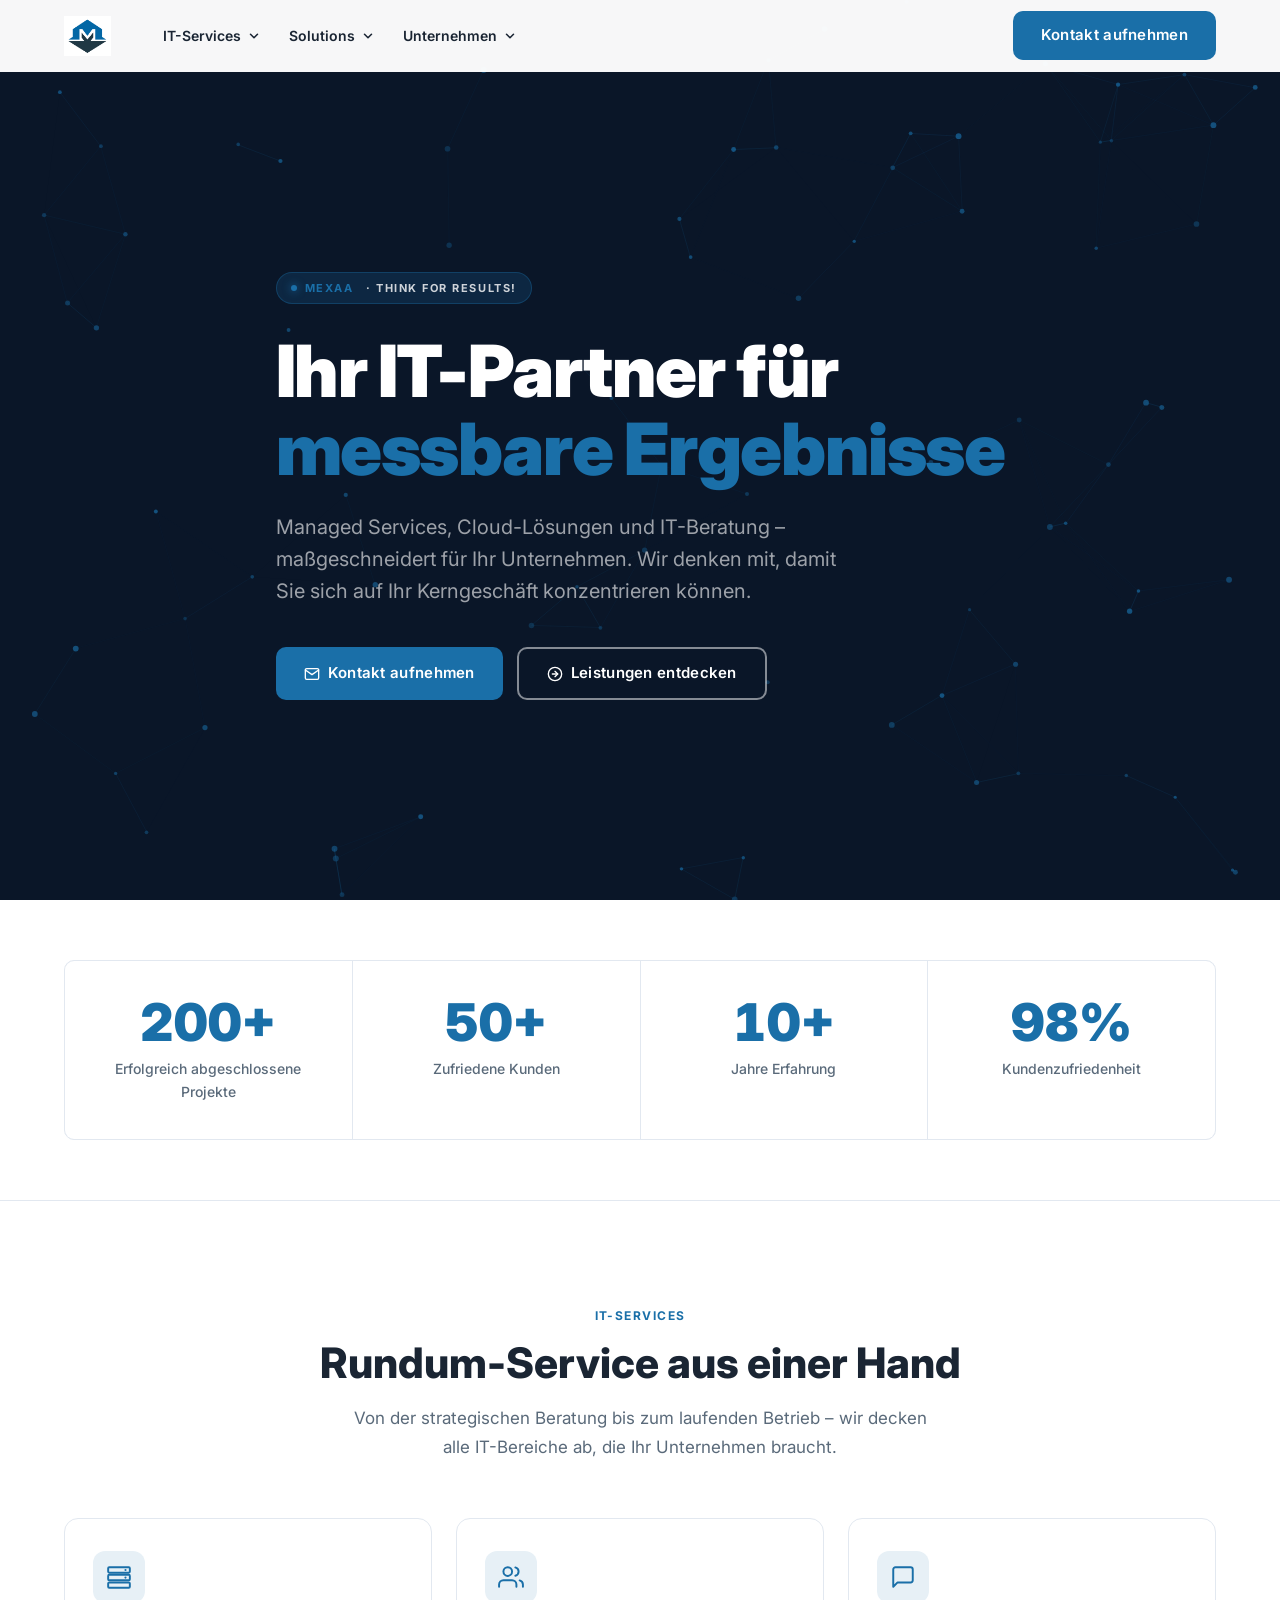
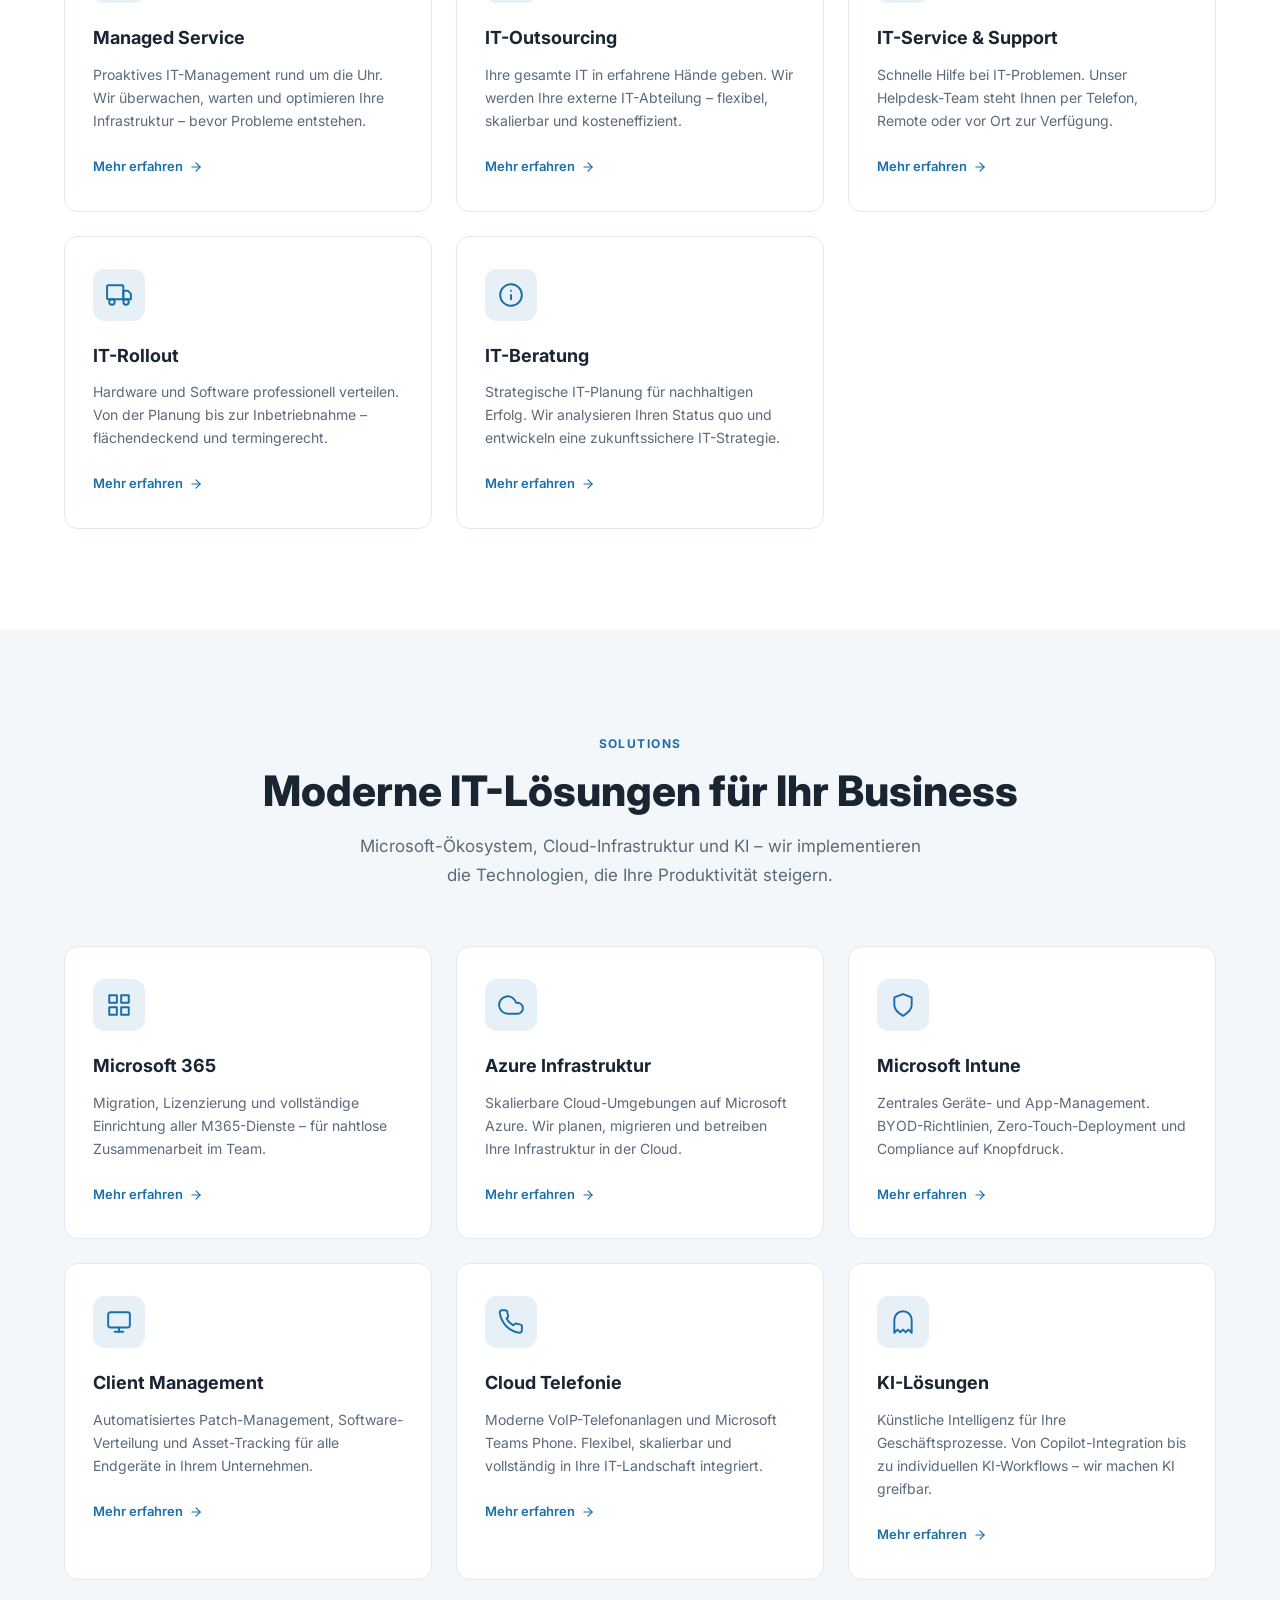
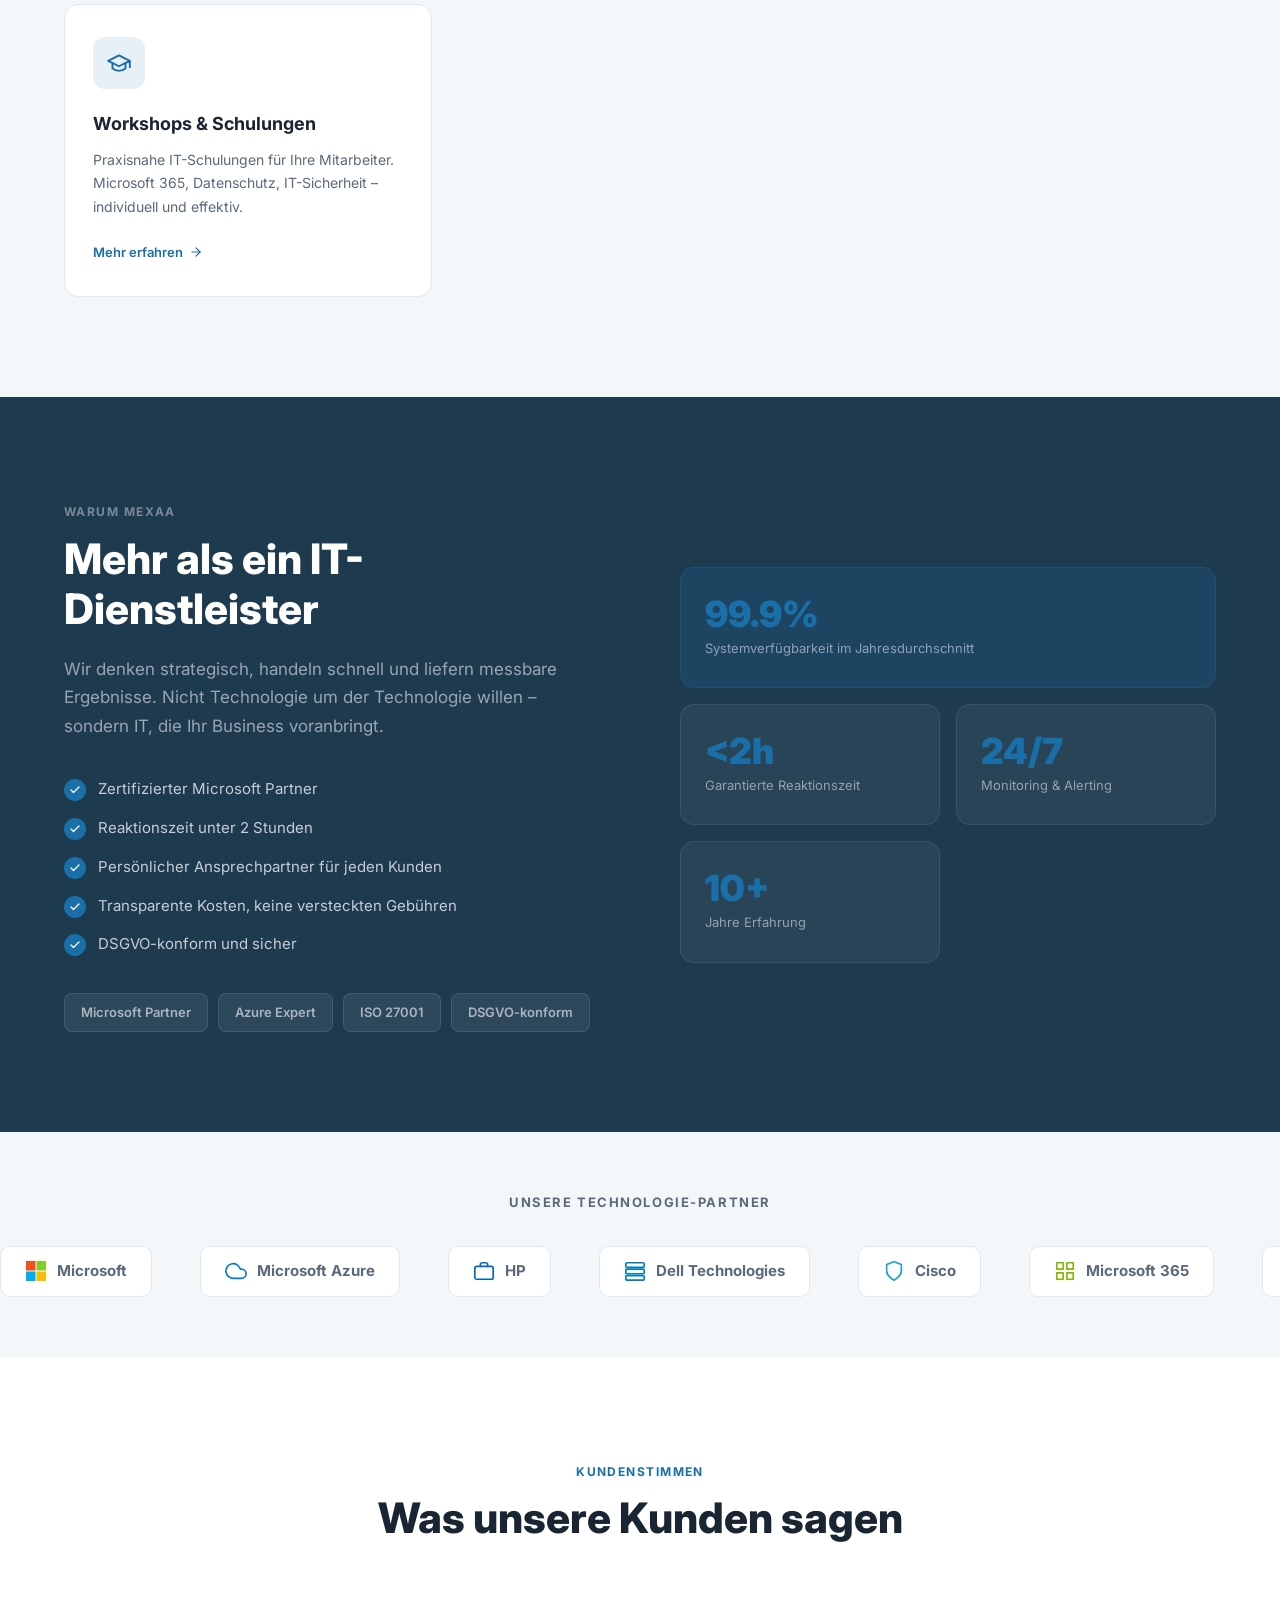
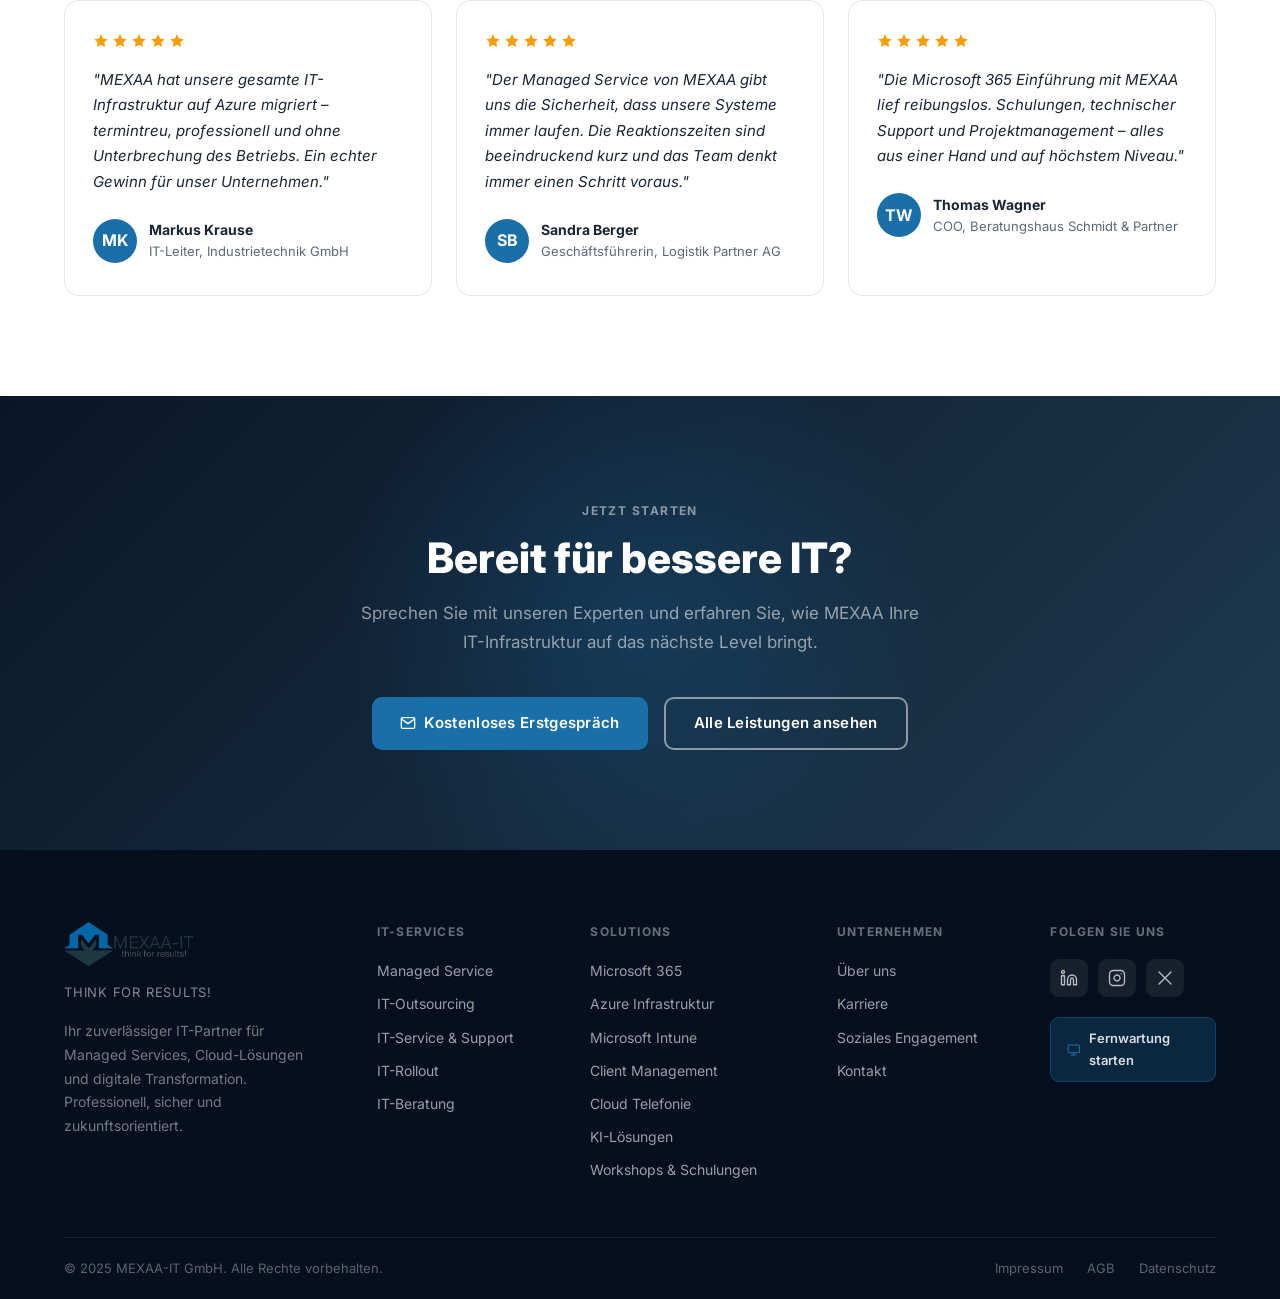
==== commit a5449587: "Redesign: rebuild all pages to comito.de / itanix.de quality level - Canvas particle hero with anima" ====
--- a/index.html
+++ b/index.html
@@ -3,464 +3,610 @@
 <head>
   <meta charset="UTF-8" />
   <meta name="viewport" content="width=device-width, initial-scale=1.0" />
-  <title>MEXAA-IT GmbH – Ihr IT-Partner für den Mittelstand</title>
-  <meta name="description" content="MEXAA-IT GmbH – Professionelle IT-Dienstleistungen für mittelständische Unternehmen. Managed Service, IT-Outsourcing, Microsoft 365 und mehr." />
+  <title>MEXAA-IT GmbH – think for results!</title>
+  <meta name="description" content="MEXAA-IT GmbH – Ihr zuverlässiger IT-Partner für Managed Services, IT-Outsourcing, Microsoft 365, Azure und mehr." />
+  <link rel="preconnect" href="https://fonts.googleapis.com" />
+  <link rel="preconnect" href="https://fonts.gstatic.com" crossorigin />
+  <link href="https://fonts.googleapis.com/css2?family=Inter:wght@400;500;600;700;800;900&display=swap" rel="stylesheet" />
   <link rel="stylesheet" href="style.css" />
 </head>
 <body>
 
-<!-- NAVIGATION -->
+<!-- ============================================================
+     NAVIGATION
+     ============================================================ -->
 <nav class="nav" id="main-nav">
-  <div class="nav-inner">
-    <a href="index.html" class="nav-logo">
+  <div class="nav__inner">
+    <a class="nav__logo" href="index.html">
       <img src="mexa.logo1.jpg" alt="MEXAA-IT GmbH" />
     </a>
-    <ul class="nav-links">
-
+
+    <div class="nav__links">
       <!-- IT-Services -->
-      <li class="nav-item has-dropdown active">
-        <a href="it-services.html" class="nav-link">
+      <div class="nav__item">
+        <button class="nav__btn" data-page="it-services.html">
           IT-Services
-          <svg class="chevron" width="14" height="14" fill="none" viewBox="0 0 24 24" stroke="currentColor"><path stroke-linecap="round" stroke-linejoin="round" stroke-width="2" d="M19 9l-7 7-7-7"/></svg>
-        </a>
-        <div class="dropdown">
-          <a href="it-services.html#managed-service" class="dropdown-item">
-            <span class="dropdown-icon"><svg fill="none" viewBox="0 0 24 24" stroke="currentColor"><path stroke-linecap="round" stroke-linejoin="round" stroke-width="1.5" d="M9 12.75L11.25 15 15 9.75m-3-7.036A11.959 11.959 0 013.598 6 11.99 11.99 0 003 9.749c0 5.592 3.824 10.29 9 11.623 5.176-1.332 9-6.03 9-11.622 0-1.31-.21-2.571-.598-3.751h-.152c-3.196 0-6.1-1.248-8.25-3.285z"/></svg></span>
-            <span class="dropdown-text">Managed Service</span>
-            <svg class="dropdown-arrow" width="14" height="14" fill="none" viewBox="0 0 24 24" stroke="currentColor"><path stroke-linecap="round" stroke-linejoin="round" stroke-width="2" d="M9 5l7 7-7 7"/></svg>
-          </a>
-          <a href="it-services.html#it-outsourcing" class="dropdown-item">
-            <span class="dropdown-icon"><svg fill="none" viewBox="0 0 24 24" stroke="currentColor"><path stroke-linecap="round" stroke-linejoin="round" stroke-width="1.5" d="M15 19.128a9.38 9.38 0 002.625.372 9.337 9.337 0 004.121-.952 4.125 4.125 0 00-7.533-2.493M15 19.128v-.003c0-1.113-.285-2.16-.786-3.07M15 19.128v.106A12.318 12.318 0 018.624 21c-2.331 0-4.512-.645-6.374-1.766l-.001-.109a6.375 6.375 0 0111.964-3.07M12 6.375a3.375 3.375 0 11-6.75 0 3.375 3.375 0 016.75 0zm8.25 2.25a2.625 2.625 0 11-5.25 0 2.625 2.625 0 015.25 0z"/></svg></span>
-            <span class="dropdown-text">IT-Outsourcing</span>
-            <svg class="dropdown-arrow" width="14" height="14" fill="none" viewBox="0 0 24 24" stroke="currentColor"><path stroke-linecap="round" stroke-linejoin="round" stroke-width="2" d="M9 5l7 7-7 7"/></svg>
-          </a>
-          <a href="it-services.html#it-support" class="dropdown-item">
-            <span class="dropdown-icon"><svg fill="none" viewBox="0 0 24 24" stroke="currentColor"><path stroke-linecap="round" stroke-linejoin="round" stroke-width="1.5" d="M11.42 15.17L17.25 21A2.652 2.652 0 0021 17.25l-5.877-5.877M11.42 15.17l2.496-3.03c.317-.384.74-.626 1.208-.766M11.42 15.17l-4.655 5.653a2.548 2.548 0 11-3.586-3.586l6.837-5.63m5.108-.233c.55-.164 1.163-.188 1.743-.14a4.5 4.5 0 004.486-6.336l-3.276 3.277a3.004 3.004 0 01-2.25-2.25l3.276-3.276a4.5 4.5 0 00-6.336 4.486c.091 1.076-.071 2.264-.904 2.95l-.102.085m-1.745 1.437L5.909 7.5H4.5L2.25 3.75l1.5-1.5L7.5 4.5v1.409l4.26 4.26m-1.745 1.437l1.745-1.437m6.615 8.206L15.75 15.75M4.867 19.125h.008v.008h-.008v-.008z"/></svg></span>
-            <span class="dropdown-text">IT-Service &amp; Support</span>
-            <svg class="dropdown-arrow" width="14" height="14" fill="none" viewBox="0 0 24 24" stroke="currentColor"><path stroke-linecap="round" stroke-linejoin="round" stroke-width="2" d="M9 5l7 7-7 7"/></svg>
-          </a>
-          <a href="it-services.html#it-rollout" class="dropdown-item">
-            <span class="dropdown-icon"><svg fill="none" viewBox="0 0 24 24" stroke="currentColor"><path stroke-linecap="round" stroke-linejoin="round" stroke-width="1.5" d="M15.59 14.37a6 6 0 01-5.84 7.38v-4.8m5.84-2.58a14.98 14.98 0 006.16-12.12A14.98 14.98 0 009.631 8.41m5.96 5.96a14.926 14.926 0 01-5.841 2.58m-.119-8.54a6 6 0 00-7.381 5.84h4.8m2.581-5.84a14.927 14.927 0 00-2.58 5.84m2.699 2.7c-.103.021-.207.041-.311.06a15.09 15.09 0 01-2.448-2.448 14.9 14.9 0 01.06-.312m-2.24 2.39a4.493 4.493 0 00-1.757 4.306 4.493 4.493 0 004.306-1.758M16.5 9a1.5 1.5 0 11-3 0 1.5 1.5 0 013 0z"/></svg></span>
-            <span class="dropdown-text">IT-Rollout</span>
-            <svg class="dropdown-arrow" width="14" height="14" fill="none" viewBox="0 0 24 24" stroke="currentColor"><path stroke-linecap="round" stroke-linejoin="round" stroke-width="2" d="M9 5l7 7-7 7"/></svg>
-          </a>
-          <a href="it-services.html#it-beratung" class="dropdown-item">
-            <span class="dropdown-icon"><svg fill="none" viewBox="0 0 24 24" stroke="currentColor"><path stroke-linecap="round" stroke-linejoin="round" stroke-width="1.5" d="M12 18v-5.25m0 0a6.01 6.01 0 001.5-.189m-1.5.189a6.01 6.01 0 01-1.5-.189m3.75 7.478a12.06 12.06 0 01-4.5 0m3.75 2.383a14.406 14.406 0 01-3 0M14.25 18v-.192c0-.983.658-1.823 1.508-2.316a7.5 7.5 0 10-7.517 0c.85.493 1.509 1.333 1.509 2.316V18"/></svg></span>
-            <span class="dropdown-text">IT-Beratung</span>
-            <svg class="dropdown-arrow" width="14" height="14" fill="none" viewBox="0 0 24 24" stroke="currentColor"><path stroke-linecap="round" stroke-linejoin="round" stroke-width="2" d="M9 5l7 7-7 7"/></svg>
-          </a>
-        </div>
-      </li>
+          <svg xmlns="http://www.w3.org/2000/svg" viewBox="0 0 16 16" fill="none" stroke="currentColor" stroke-width="1.8" stroke-linecap="round" stroke-linejoin="round"><path d="M4 6l4 4 4-4"/></svg>
+        </button>
+        <div class="nav__dropdown">
+          <a class="nav__drop-item" href="it-services.html#managed-service">
+            <span class="nav__drop-icon">
+              <svg xmlns="http://www.w3.org/2000/svg" viewBox="0 0 24 24" fill="none" stroke="currentColor" stroke-width="1.8" stroke-linecap="round" stroke-linejoin="round"><rect x="2" y="3" width="20" height="5" rx="1"/><rect x="2" y="10" width="20" height="5" rx="1"/><rect x="2" y="17" width="20" height="5" rx="1"/><circle cx="18" cy="5.5" r="1" fill="currentColor" stroke="none"/><circle cx="18" cy="12.5" r="1" fill="currentColor" stroke="none"/></svg>
+            </span>
+            Managed Service
+          </a>
+          <a class="nav__drop-item" href="it-services.html#it-outsourcing">
+            <span class="nav__drop-icon">
+              <svg xmlns="http://www.w3.org/2000/svg" viewBox="0 0 24 24" fill="none" stroke="currentColor" stroke-width="1.8" stroke-linecap="round" stroke-linejoin="round"><path d="M17 21v-2a4 4 0 0 0-4-4H5a4 4 0 0 0-4 4v2"/><circle cx="9" cy="7" r="4"/><path d="M23 21v-2a4 4 0 0 0-3-3.87"/><path d="M16 3.13a4 4 0 0 1 0 7.75"/></svg>
+            </span>
+            IT-Outsourcing
+          </a>
+          <a class="nav__drop-item" href="it-services.html#it-service-support">
+            <span class="nav__drop-icon">
+              <svg xmlns="http://www.w3.org/2000/svg" viewBox="0 0 24 24" fill="none" stroke="currentColor" stroke-width="1.8" stroke-linecap="round" stroke-linejoin="round"><path d="M21 15a2 2 0 0 1-2 2H7l-4 4V5a2 2 0 0 1 2-2h14a2 2 0 0 1 2 2z"/></svg>
+            </span>
+            IT-Service &amp; Support
+          </a>
+          <a class="nav__drop-item" href="it-services.html#it-rollout">
+            <span class="nav__drop-icon">
+              <svg xmlns="http://www.w3.org/2000/svg" viewBox="0 0 24 24" fill="none" stroke="currentColor" stroke-width="1.8" stroke-linecap="round" stroke-linejoin="round"><rect x="1" y="3" width="15" height="13" rx="1"/><path d="M16 8h4l3 3v5h-7V8z"/><circle cx="5.5" cy="18.5" r="2.5"/><circle cx="18.5" cy="18.5" r="2.5"/></svg>
+            </span>
+            IT-Rollout
+          </a>
+          <a class="nav__drop-item" href="it-services.html#it-beratung">
+            <span class="nav__drop-icon">
+              <svg xmlns="http://www.w3.org/2000/svg" viewBox="0 0 24 24" fill="none" stroke="currentColor" stroke-width="1.8" stroke-linecap="round" stroke-linejoin="round"><circle cx="12" cy="12" r="10"/><path d="M12 16v-4"/><path d="M12 8h.01"/></svg>
+            </span>
+            IT-Beratung
+          </a>
+        </div>
+      </div>
 
       <!-- Solutions -->
-      <li class="nav-item has-dropdown">
-        <a href="solutions.html" class="nav-link">
+      <div class="nav__item">
+        <button class="nav__btn" data-page="solutions.html">
           Solutions
-          <svg class="chevron" width="14" height="14" fill="none" viewBox="0 0 24 24" stroke="currentColor"><path stroke-linecap="round" stroke-linejoin="round" stroke-width="2" d="M19 9l-7 7-7-7"/></svg>
-        </a>
-        <div class="dropdown">
-          <a href="solutions.html#microsoft-365" class="dropdown-item">
-            <span class="dropdown-icon"><svg fill="none" viewBox="0 0 24 24" stroke="currentColor"><path stroke-linecap="round" stroke-linejoin="round" stroke-width="1.5" d="M3.75 6A2.25 2.25 0 016 3.75h2.25A2.25 2.25 0 0110.5 6v2.25a2.25 2.25 0 01-2.25 2.25H6a2.25 2.25 0 01-2.25-2.25V6zM3.75 15.75A2.25 2.25 0 016 13.5h2.25a2.25 2.25 0 012.25 2.25V18a2.25 2.25 0 01-2.25 2.25H6A2.25 2.25 0 013.75 18v-2.25zM13.5 6a2.25 2.25 0 012.25-2.25H18A2.25 2.25 0 0120.25 6v2.25A2.25 2.25 0 0118 10.5h-2.25a2.25 2.25 0 01-2.25-2.25V6zM13.5 15.75a2.25 2.25 0 012.25-2.25H18a2.25 2.25 0 012.25 2.25V18A2.25 2.25 0 0118 20.25h-2.25A2.25 2.25 0 0113.5 18v-2.25z"/></svg></span>
-            <span class="dropdown-text">Microsoft 365</span>
-            <svg class="dropdown-arrow" width="14" height="14" fill="none" viewBox="0 0 24 24" stroke="currentColor"><path stroke-linecap="round" stroke-linejoin="round" stroke-width="2" d="M9 5l7 7-7 7"/></svg>
-          </a>
-          <a href="solutions.html#azure" class="dropdown-item">
-            <span class="dropdown-icon"><svg fill="none" viewBox="0 0 24 24" stroke="currentColor"><path stroke-linecap="round" stroke-linejoin="round" stroke-width="1.5" d="M2.25 15a4.5 4.5 0 004.5 4.5H18a3.75 3.75 0 001.332-7.257 3 3 0 00-3.758-3.848 5.25 5.25 0 00-10.233 2.33A4.502 4.502 0 002.25 15z"/></svg></span>
-            <span class="dropdown-text">Azure Infrastruktur</span>
-            <svg class="dropdown-arrow" width="14" height="14" fill="none" viewBox="0 0 24 24" stroke="currentColor"><path stroke-linecap="round" stroke-linejoin="round" stroke-width="2" d="M9 5l7 7-7 7"/></svg>
-          </a>
-          <a href="solutions.html#intune" class="dropdown-item">
-            <span class="dropdown-icon"><svg fill="none" viewBox="0 0 24 24" stroke="currentColor"><path stroke-linecap="round" stroke-linejoin="round" stroke-width="1.5" d="M16.5 10.5V6.75a4.5 4.5 0 10-9 0v3.75m-.75 11.25h10.5a2.25 2.25 0 002.25-2.25v-6.75a2.25 2.25 0 00-2.25-2.25H6.75a2.25 2.25 0 00-2.25 2.25v6.75a2.25 2.25 0 002.25 2.25z"/></svg></span>
-            <span class="dropdown-text">Microsoft Intune</span>
-            <svg class="dropdown-arrow" width="14" height="14" fill="none" viewBox="0 0 24 24" stroke="currentColor"><path stroke-linecap="round" stroke-linejoin="round" stroke-width="2" d="M9 5l7 7-7 7"/></svg>
-          </a>
-          <a href="solutions.html#client-management" class="dropdown-item">
-            <span class="dropdown-icon"><svg fill="none" viewBox="0 0 24 24" stroke="currentColor"><path stroke-linecap="round" stroke-linejoin="round" stroke-width="1.5" d="M9 17.25v1.007a3 3 0 01-.879 2.122L7.5 21h9l-.621-.621A3 3 0 0115 18.257V17.25m6-12V15a2.25 2.25 0 01-2.25 2.25H5.25A2.25 2.25 0 013 15V5.25m18 0A2.25 2.25 0 0018.75 3H5.25A2.25 2.25 0 003 5.25m18 0H3"/></svg></span>
-            <span class="dropdown-text">Client Management</span>
-            <svg class="dropdown-arrow" width="14" height="14" fill="none" viewBox="0 0 24 24" stroke="currentColor"><path stroke-linecap="round" stroke-linejoin="round" stroke-width="2" d="M9 5l7 7-7 7"/></svg>
-          </a>
-          <a href="solutions.html#cloud-telefonie" class="dropdown-item">
-            <span class="dropdown-icon"><svg fill="none" viewBox="0 0 24 24" stroke="currentColor"><path stroke-linecap="round" stroke-linejoin="round" stroke-width="1.5" d="M2.25 6.75c0 8.284 6.716 15 15 15h2.25a2.25 2.25 0 002.25-2.25v-1.372c0-.516-.351-.966-.852-1.091l-4.423-1.106c-.44-.11-.902.055-1.173.417l-.97 1.293c-.282.376-.769.542-1.21.38a12.035 12.035 0 01-7.143-7.143c-.162-.441.004-.928.38-1.21l1.293-.97c.363-.271.527-.734.417-1.173L6.963 3.102a1.125 1.125 0 00-1.091-.852H4.5A2.25 2.25 0 002.25 4.5v2.25z"/></svg></span>
-            <span class="dropdown-text">Cloud Telefonie</span>
-            <svg class="dropdown-arrow" width="14" height="14" fill="none" viewBox="0 0 24 24" stroke="currentColor"><path stroke-linecap="round" stroke-linejoin="round" stroke-width="2" d="M9 5l7 7-7 7"/></svg>
-          </a>
-          <a href="solutions.html#ki-loesungen" class="dropdown-item">
-            <span class="dropdown-icon"><svg fill="none" viewBox="0 0 24 24" stroke="currentColor"><path stroke-linecap="round" stroke-linejoin="round" stroke-width="1.5" d="M8.25 3v1.5M4.5 8.25H3m18 0h-1.5M4.5 12H3m18 0h-1.5m-15 3.75H3m18 0h-1.5M8.25 19.5V21M12 3v1.5m0 15V21m3.75-18v1.5m0 15V21m-9-1.5h10.5a2.25 2.25 0 002.25-2.25V6.75a2.25 2.25 0 00-2.25-2.25H6.75A2.25 2.25 0 004.5 6.75v10.5a2.25 2.25 0 002.25 2.25zm.75-12h9v9h-9v-9z"/></svg></span>
-            <span class="dropdown-text">KI-Lösungen</span>
-            <svg class="dropdown-arrow" width="14" height="14" fill="none" viewBox="0 0 24 24" stroke="currentColor"><path stroke-linecap="round" stroke-linejoin="round" stroke-width="2" d="M9 5l7 7-7 7"/></svg>
-          </a>
-          <a href="solutions.html#workshops" class="dropdown-item">
-            <span class="dropdown-icon"><svg fill="none" viewBox="0 0 24 24" stroke="currentColor"><path stroke-linecap="round" stroke-linejoin="round" stroke-width="1.5" d="M12 6.042A8.967 8.967 0 006 3.75c-1.052 0-2.062.18-3 .512v14.25A8.987 8.987 0 016 18c2.305 0 4.408.867 6 2.292m0-14.25a8.966 8.966 0 016-2.292c1.052 0 2.062.18 3 .512v14.25A8.987 8.987 0 0018 18a8.967 8.967 0 00-6 2.292m0-14.25v14.25"/></svg></span>
-            <span class="dropdown-text">Workshops &amp; Schulungen</span>
-            <svg class="dropdown-arrow" width="14" height="14" fill="none" viewBox="0 0 24 24" stroke="currentColor"><path stroke-linecap="round" stroke-linejoin="round" stroke-width="2" d="M9 5l7 7-7 7"/></svg>
-          </a>
-        </div>
-      </li>
+          <svg xmlns="http://www.w3.org/2000/svg" viewBox="0 0 16 16" fill="none" stroke="currentColor" stroke-width="1.8" stroke-linecap="round" stroke-linejoin="round"><path d="M4 6l4 4 4-4"/></svg>
+        </button>
+        <div class="nav__dropdown" style="min-width:280px">
+          <a class="nav__drop-item" href="solutions.html#microsoft-365">
+            <span class="nav__drop-icon">
+              <svg xmlns="http://www.w3.org/2000/svg" viewBox="0 0 24 24" fill="none" stroke="currentColor" stroke-width="1.8" stroke-linecap="round" stroke-linejoin="round"><rect x="3" y="3" width="7" height="7"/><rect x="14" y="3" width="7" height="7"/><rect x="3" y="14" width="7" height="7"/><rect x="14" y="14" width="7" height="7"/></svg>
+            </span>
+            Microsoft 365
+          </a>
+          <a class="nav__drop-item" href="solutions.html#azure">
+            <span class="nav__drop-icon">
+              <svg xmlns="http://www.w3.org/2000/svg" viewBox="0 0 24 24" fill="none" stroke="currentColor" stroke-width="1.8" stroke-linecap="round" stroke-linejoin="round"><path d="M18 10h-1.26A8 8 0 1 0 9 20h9a5 5 0 0 0 0-10z"/></svg>
+            </span>
+            Azure Infrastruktur
+          </a>
+          <a class="nav__drop-item" href="solutions.html#intune">
+            <span class="nav__drop-icon">
+              <svg xmlns="http://www.w3.org/2000/svg" viewBox="0 0 24 24" fill="none" stroke="currentColor" stroke-width="1.8" stroke-linecap="round" stroke-linejoin="round"><path d="M12 22s8-4 8-10V5l-8-3-8 3v7c0 6 8 10 8 10z"/></svg>
+            </span>
+            Microsoft Intune
+          </a>
+          <a class="nav__drop-item" href="solutions.html#client-management">
+            <span class="nav__drop-icon">
+              <svg xmlns="http://www.w3.org/2000/svg" viewBox="0 0 24 24" fill="none" stroke="currentColor" stroke-width="1.8" stroke-linecap="round" stroke-linejoin="round"><rect x="2" y="3" width="20" height="14" rx="2"/><path d="M8 21h8"/><path d="M12 17v4"/></svg>
+            </span>
+            Client Management
+          </a>
+          <a class="nav__drop-item" href="solutions.html#cloud-telefonie">
+            <span class="nav__drop-icon">
+              <svg xmlns="http://www.w3.org/2000/svg" viewBox="0 0 24 24" fill="none" stroke="currentColor" stroke-width="1.8" stroke-linecap="round" stroke-linejoin="round"><path d="M22 16.92v3a2 2 0 0 1-2.18 2 19.79 19.79 0 0 1-8.63-3.07A19.5 19.5 0 0 1 4.69 12 19.79 19.79 0 0 1 1.61 3.39 2 2 0 0 1 3.6 1.22h3a2 2 0 0 1 2 1.72c.127.96.361 1.903.7 2.81a2 2 0 0 1-.45 2.11L7.91 8.78a16 16 0 0 0 6.29 6.29l1.14-1.14a2 2 0 0 1 2.11-.45c.907.339 1.85.573 2.81.7A2 2 0 0 1 22 16.92z"/></svg>
+            </span>
+            Cloud Telefonie
+          </a>
+          <a class="nav__drop-item" href="solutions.html#ki-loesungen">
+            <span class="nav__drop-icon">
+              <svg xmlns="http://www.w3.org/2000/svg" viewBox="0 0 24 24" fill="none" stroke="currentColor" stroke-width="1.8" stroke-linecap="round" stroke-linejoin="round"><path d="M9.09 9a3 3 0 0 1 5.83 1c0 2-3 3-3 3"/><circle cx="12" cy="12" r="10"/><line x1="12" y1="17" x2="12.01" y2="17" stroke-width="2.5"/></svg>
+            </span>
+            KI-Lösungen
+          </a>
+          <a class="nav__drop-item" href="solutions.html#workshops">
+            <span class="nav__drop-icon">
+              <svg xmlns="http://www.w3.org/2000/svg" viewBox="0 0 24 24" fill="none" stroke="currentColor" stroke-width="1.8" stroke-linecap="round" stroke-linejoin="round"><path d="M22 10v6M2 10l10-5 10 5-10 5z"/><path d="M6 12v5c3 3 9 3 12 0v-5"/></svg>
+            </span>
+            Workshops &amp; Schulungen
+          </a>
+        </div>
+      </div>
 
       <!-- Unternehmen -->
-      <li class="nav-item has-dropdown">
-        <a href="unternehmen.html" class="nav-link">
+      <div class="nav__item">
+        <button class="nav__btn" data-page="unternehmen.html">
           Unternehmen
-          <svg class="chevron" width="14" height="14" fill="none" viewBox="0 0 24 24" stroke="currentColor"><path stroke-linecap="round" stroke-linejoin="round" stroke-width="2" d="M19 9l-7 7-7-7"/></svg>
-        </a>
-        <div class="dropdown">
-          <a href="unternehmen.html#ueber-uns" class="dropdown-item">
-            <span class="dropdown-icon"><svg fill="none" viewBox="0 0 24 24" stroke="currentColor"><path stroke-linecap="round" stroke-linejoin="round" stroke-width="1.5" d="M2.25 21h19.5m-18-18v18m10.5-18v18m6-13.5V21M6.75 6.75h.75m-.75 3h.75m-.75 3h.75m3-6h.75m-.75 3h.75m-.75 3h.75M6.75 21v-3.375c0-.621.504-1.125 1.125-1.125h2.25c.621 0 1.125.504 1.125 1.125V21M3 3h12m-.75 4.5H21m-3.75 3.75h.008v.008h-.008v-.008zm0 3h.008v.008h-.008v-.008zm0 3h.008v.008h-.008v-.008z"/></svg></span>
-            <span class="dropdown-text">Über uns</span>
-            <svg class="dropdown-arrow" width="14" height="14" fill="none" viewBox="0 0 24 24" stroke="currentColor"><path stroke-linecap="round" stroke-linejoin="round" stroke-width="2" d="M9 5l7 7-7 7"/></svg>
-          </a>
-          <a href="unternehmen.html#karriere" class="dropdown-item">
-            <span class="dropdown-icon"><svg fill="none" viewBox="0 0 24 24" stroke="currentColor"><path stroke-linecap="round" stroke-linejoin="round" stroke-width="1.5" d="M20.25 14.15v4.25c0 1.094-.787 2.036-1.872 2.18-2.087.277-4.216.42-6.378.42s-4.291-.143-6.378-.42c-1.085-.144-1.872-1.086-1.872-2.18v-4.25m16.5 0a2.18 2.18 0 00.75-1.661V8.706c0-1.081-.768-2.015-1.837-2.175a48.114 48.114 0 00-3.413-.387m4.5 8.006c-.194.165-.42.295-.673.38A23.978 23.978 0 0112 15.75c-2.648 0-5.195-.429-7.577-1.22a2.016 2.016 0 01-.673-.38m0 0A2.18 2.18 0 013 12.489V8.706c0-1.081.768-2.015 1.837-2.175a48.111 48.111 0 013.413-.387m7.5 0V5.25A2.25 2.25 0 0013.5 3h-3a2.25 2.25 0 00-2.25 2.25v.894m7.5 0a48.667 48.667 0 00-7.5 0M12 12.75h.008v.008H12v-.008z"/></svg></span>
-            <span class="dropdown-text">Karriere</span>
-            <svg class="dropdown-arrow" width="14" height="14" fill="none" viewBox="0 0 24 24" stroke="currentColor"><path stroke-linecap="round" stroke-linejoin="round" stroke-width="2" d="M9 5l7 7-7 7"/></svg>
-          </a>
-          <a href="unternehmen.html#soziales" class="dropdown-item">
-            <span class="dropdown-icon"><svg fill="none" viewBox="0 0 24 24" stroke="currentColor"><path stroke-linecap="round" stroke-linejoin="round" stroke-width="1.5" d="M21 8.25c0-2.485-2.099-4.5-4.688-4.5-1.935 0-3.597 1.126-4.312 2.733-.715-1.607-2.377-2.733-4.313-2.733C5.1 3.75 3 5.765 3 8.25c0 7.22 9 12 9 12s9-4.78 9-12z"/></svg></span>
-            <span class="dropdown-text">Soziales Engagement</span>
-            <svg class="dropdown-arrow" width="14" height="14" fill="none" viewBox="0 0 24 24" stroke="currentColor"><path stroke-linecap="round" stroke-linejoin="round" stroke-width="2" d="M9 5l7 7-7 7"/></svg>
-          </a>
-        </div>
-      </li>
-    </ul>
-
-    <a href="kontakt.html" class="nav-cta">Kontakt aufnehmen</a>
-
-    <button class="hamburger" aria-label="Menü öffnen">
+          <svg xmlns="http://www.w3.org/2000/svg" viewBox="0 0 16 16" fill="none" stroke="currentColor" stroke-width="1.8" stroke-linecap="round" stroke-linejoin="round"><path d="M4 6l4 4 4-4"/></svg>
+        </button>
+        <div class="nav__dropdown">
+          <a class="nav__drop-item" href="unternehmen.html#ueber-uns">
+            <span class="nav__drop-icon">
+              <svg xmlns="http://www.w3.org/2000/svg" viewBox="0 0 24 24" fill="none" stroke="currentColor" stroke-width="1.8" stroke-linecap="round" stroke-linejoin="round"><path d="M3 9l9-7 9 7v11a2 2 0 0 1-2 2H5a2 2 0 0 1-2-2z"/><polyline points="9 22 9 12 15 12 15 22"/></svg>
+            </span>
+            Über uns
+          </a>
+          <a class="nav__drop-item" href="unternehmen.html#karriere">
+            <span class="nav__drop-icon">
+              <svg xmlns="http://www.w3.org/2000/svg" viewBox="0 0 24 24" fill="none" stroke="currentColor" stroke-width="1.8" stroke-linecap="round" stroke-linejoin="round"><rect x="2" y="7" width="20" height="14" rx="2"/><path d="M16 7V5a2 2 0 0 0-2-2h-4a2 2 0 0 0-2 2v2"/></svg>
+            </span>
+            Karriere
+          </a>
+          <a class="nav__drop-item" href="unternehmen.html#engagement">
+            <span class="nav__drop-icon">
+              <svg xmlns="http://www.w3.org/2000/svg" viewBox="0 0 24 24" fill="none" stroke="currentColor" stroke-width="1.8" stroke-linecap="round" stroke-linejoin="round"><path d="M20.84 4.61a5.5 5.5 0 0 0-7.78 0L12 5.67l-1.06-1.06a5.5 5.5 0 0 0-7.78 7.78l1.06 1.06L12 21.23l7.78-7.78 1.06-1.06a5.5 5.5 0 0 0 0-7.78z"/></svg>
+            </span>
+            Soziales Engagement
+          </a>
+          <a class="nav__drop-item" href="kontakt.html">
+            <span class="nav__drop-icon">
+              <svg xmlns="http://www.w3.org/2000/svg" viewBox="0 0 24 24" fill="none" stroke="currentColor" stroke-width="1.8" stroke-linecap="round" stroke-linejoin="round"><path d="M4 4h16c1.1 0 2 .9 2 2v12c0 1.1-.9 2-2 2H4c-1.1 0-2-.9-2-2V6c0-1.1.9-2 2-2z"/><polyline points="22,6 12,13 2,6"/></svg>
+            </span>
+            Kontakt
+          </a>
+        </div>
+      </div>
+    </div>
+
+    <div class="nav__cta">
+      <a href="kontakt.html" class="btn btn-primary">Kontakt aufnehmen</a>
+    </div>
+
+    <button class="nav__hamburger" aria-label="Menü">
       <span></span><span></span><span></span>
     </button>
   </div>
 </nav>
 
-<!-- MOBILE NAV -->
-<nav class="nav-mobile" id="mobile-nav">
-  <div class="nav-mobile-item">
-    <div class="nav-mobile-link">IT-Services <svg width="16" height="16" fill="none" viewBox="0 0 24 24" stroke="currentColor"><path stroke-linecap="round" stroke-linejoin="round" stroke-width="2" d="M19 9l-7 7-7-7"/></svg></div>
-    <div class="nav-mobile-dropdown">
-      <a href="it-services.html#managed-service">Managed Service</a>
-      <a href="it-services.html#it-outsourcing">IT-Outsourcing</a>
-      <a href="it-services.html#it-support">IT-Service &amp; Support</a>
-      <a href="it-services.html#it-rollout">IT-Rollout</a>
-      <a href="it-services.html#it-beratung">IT-Beratung</a>
-    </div>
-  </div>
-  <div class="nav-mobile-item">
-    <div class="nav-mobile-link">Solutions <svg width="16" height="16" fill="none" viewBox="0 0 24 24" stroke="currentColor"><path stroke-linecap="round" stroke-linejoin="round" stroke-width="2" d="M19 9l-7 7-7-7"/></svg></div>
-    <div class="nav-mobile-dropdown">
-      <a href="solutions.html#microsoft-365">Microsoft 365</a>
-      <a href="solutions.html#azure">Azure Infrastruktur</a>
-      <a href="solutions.html#intune">Microsoft Intune</a>
-      <a href="solutions.html#client-management">Client Management</a>
-      <a href="solutions.html#cloud-telefonie">Cloud Telefonie</a>
-      <a href="solutions.html#ki-loesungen">KI-Lösungen</a>
-      <a href="solutions.html#workshops">Workshops &amp; Schulungen</a>
-    </div>
-  </div>
-  <div class="nav-mobile-item">
-    <div class="nav-mobile-link">Unternehmen <svg width="16" height="16" fill="none" viewBox="0 0 24 24" stroke="currentColor"><path stroke-linecap="round" stroke-linejoin="round" stroke-width="2" d="M19 9l-7 7-7-7"/></svg></div>
-    <div class="nav-mobile-dropdown">
-      <a href="unternehmen.html#ueber-uns">Über uns</a>
-      <a href="unternehmen.html#karriere">Karriere</a>
-      <a href="unternehmen.html#soziales">Soziales Engagement</a>
-    </div>
-  </div>
-  <div class="nav-mobile-cta">
+<!-- Mobile Nav -->
+<div class="nav__mobile">
+  <div class="nav__mob-section">
+    <div class="nav__mob-title">IT-Services</div>
+    <a class="nav__mob-link" href="it-services.html#managed-service">Managed Service</a>
+    <a class="nav__mob-link" href="it-services.html#it-outsourcing">IT-Outsourcing</a>
+    <a class="nav__mob-link" href="it-services.html#it-service-support">IT-Service &amp; Support</a>
+    <a class="nav__mob-link" href="it-services.html#it-rollout">IT-Rollout</a>
+    <a class="nav__mob-link" href="it-services.html#it-beratung">IT-Beratung</a>
+  </div>
+  <div class="nav__mob-section">
+    <div class="nav__mob-title">Solutions</div>
+    <a class="nav__mob-link" href="solutions.html#microsoft-365">Microsoft 365</a>
+    <a class="nav__mob-link" href="solutions.html#azure">Azure Infrastruktur</a>
+    <a class="nav__mob-link" href="solutions.html#intune">Microsoft Intune</a>
+    <a class="nav__mob-link" href="solutions.html#client-management">Client Management</a>
+    <a class="nav__mob-link" href="solutions.html#cloud-telefonie">Cloud Telefonie</a>
+    <a class="nav__mob-link" href="solutions.html#ki-loesungen">KI-Lösungen</a>
+    <a class="nav__mob-link" href="solutions.html#workshops">Workshops &amp; Schulungen</a>
+  </div>
+  <div class="nav__mob-section">
+    <div class="nav__mob-title">Unternehmen</div>
+    <a class="nav__mob-link" href="unternehmen.html#ueber-uns">Über uns</a>
+    <a class="nav__mob-link" href="unternehmen.html#karriere">Karriere</a>
+    <a class="nav__mob-link" href="unternehmen.html#engagement">Soziales Engagement</a>
+    <a class="nav__mob-link" href="kontakt.html">Kontakt</a>
+  </div>
+  <div class="nav__mob-cta">
     <a href="kontakt.html" class="btn btn-primary">Kontakt aufnehmen</a>
   </div>
-</nav>
-
-<!-- HERO -->
+</div>
+
+<!-- ============================================================
+     HERO
+     ============================================================ -->
 <section class="hero">
   <canvas id="hero-canvas"></canvas>
-  <div class="hero-content">
-    <div class="hero-badge">MEXAA · THINK FOR RESULTS!</div>
-    <h1>Ihr zuverlässiger<br><span class="accent">IT-Partner</span> für<br>den Mittelstand</h1>
-    <p class="hero-sub">Wir übernehmen Ihre IT-Infrastruktur, damit Sie sich auf Ihr Kerngeschäft konzentrieren können. Professionell, sicher und skalierbar.</p>
-    <div class="hero-actions">
-      <a href="kontakt.html" class="btn-hero-primary">
-        Jetzt Beratung anfragen
-        <svg width="16" height="16" fill="none" viewBox="0 0 24 24" stroke="currentColor"><path stroke-linecap="round" stroke-linejoin="round" stroke-width="2" d="M17 8l4 4m0 0l-4 4m4-4H3"/></svg>
-      </a>
-      <a href="it-services.html" class="btn-hero-ghost">
-        Unsere Leistungen
-      </a>
-    </div>
-  </div>
-  <div class="hero-scroll">
-    <svg width="20" height="20" fill="none" viewBox="0 0 24 24" stroke="currentColor"><path stroke-linecap="round" stroke-linejoin="round" stroke-width="1.5" d="M19 9l-7 7-7-7"/></svg>
+  <div class="hero__inner">
+    <div class="hero__badge">
+      <span>MEXAA</span>&nbsp;·&nbsp;THINK FOR RESULTS!
+    </div>
+    <h1 class="hero__h1">
+      Ihr IT-Partner für<br />
+      <em>messbare Ergebnisse</em>
+    </h1>
+    <p class="hero__sub">
+      Managed Services, Cloud-Lösungen und IT-Beratung – maßgeschneidert für Ihr Unternehmen. Wir denken mit, damit Sie sich auf Ihr Kerngeschäft konzentrieren können.
+    </p>
+    <div class="hero__actions">
+      <a href="kontakt.html" class="btn btn-primary">
+        <svg xmlns="http://www.w3.org/2000/svg" width="16" height="16" viewBox="0 0 24 24" fill="none" stroke="currentColor" stroke-width="2" stroke-linecap="round" stroke-linejoin="round"><path d="M4 4h16c1.1 0 2 .9 2 2v12c0 1.1-.9 2-2 2H4c-1.1 0-2-.9-2-2V6c0-1.1.9-2 2-2z"/><polyline points="22,6 12,13 2,6"/></svg>
+        Kontakt aufnehmen
+      </a>
+      <a href="it-services.html" class="btn btn-outline">
+        <svg xmlns="http://www.w3.org/2000/svg" width="16" height="16" viewBox="0 0 24 24" fill="none" stroke="currentColor" stroke-width="2" stroke-linecap="round" stroke-linejoin="round"><circle cx="12" cy="12" r="10"/><polyline points="12 16 16 12 12 8"/><line x1="8" y1="12" x2="16" y2="12"/></svg>
+        Leistungen entdecken
+      </a>
+    </div>
   </div>
 </section>
 
-<!-- STATS BAR -->
-<div class="stats-bar">
+<!-- ============================================================
+     STATS
+     ============================================================ -->
+<section class="stats">
   <div class="container">
-    <div class="stats-grid">
-      <div class="stat-item fade-in">
-        <div class="stat-number" data-count="200" data-suffix="+">0+</div>
-        <div class="stat-label">Abgeschlossene Projekte</div>
-      </div>
-      <div class="stat-item fade-in fade-in-delay-1">
-        <div class="stat-number" data-count="50" data-suffix="+">0+</div>
-        <div class="stat-label">Zufriedene Kunden</div>
-      </div>
-      <div class="stat-item fade-in fade-in-delay-2">
-        <div class="stat-number" data-count="10" data-suffix="+">0+</div>
-        <div class="stat-label">Jahre Erfahrung</div>
-      </div>
-      <div class="stat-item fade-in fade-in-delay-3">
-        <div class="stat-number" data-count="98" data-suffix="%">0%</div>
-        <div class="stat-label">Kundenzufriedenheit</div>
-      </div>
-    </div>
-  </div>
-</div>
-
-<!-- IT-SERVICES -->
-<section class="bg-light">
+    <div class="stats__grid">
+      <div class="stats__item fade-up">
+        <div class="stats__num">
+          <span data-count="200" data-suffix="+">0+</span>
+        </div>
+        <div class="stats__label">Erfolgreich abgeschlossene Projekte</div>
+      </div>
+      <div class="stats__item fade-up">
+        <div class="stats__num">
+          <span data-count="50" data-suffix="+">0+</span>
+        </div>
+        <div class="stats__label">Zufriedene Kunden</div>
+      </div>
+      <div class="stats__item fade-up">
+        <div class="stats__num">
+          <span data-count="10" data-suffix="+">0+</span>
+        </div>
+        <div class="stats__label">Jahre Erfahrung</div>
+      </div>
+      <div class="stats__item fade-up">
+        <div class="stats__num">
+          <span data-count="98" data-suffix="%">0%</span>
+        </div>
+        <div class="stats__label">Kundenzufriedenheit</div>
+      </div>
+    </div>
+  </div>
+</section>
+
+<!-- ============================================================
+     IT-SERVICES CARDS
+     ============================================================ -->
+<section class="section" id="services">
   <div class="container">
-    <div class="section-header centered fade-in">
+    <div class="cards-header fade-up">
       <span class="section-label">IT-Services</span>
-      <h2 class="section-title">Maßgeschneiderte IT-Dienstleistungen</h2>
-      <p class="section-subtitle">Von Managed Service bis IT-Beratung – wir bieten das komplette Spektrum professioneller IT-Services für den Mittelstand.</p>
-    </div>
-    <div class="cards-grid-3">
-      <div class="card fade-in fade-in-delay-1">
-        <div class="card-icon">
-          <svg fill="none" viewBox="0 0 24 24" stroke="currentColor"><path stroke-linecap="round" stroke-linejoin="round" stroke-width="1.5" d="M9 12.75L11.25 15 15 9.75m-3-7.036A11.959 11.959 0 013.598 6 11.99 11.99 0 003 9.749c0 5.592 3.824 10.29 9 11.623 5.176-1.332 9-6.03 9-11.622 0-1.31-.21-2.571-.598-3.751h-.152c-3.196 0-6.1-1.248-8.25-3.285z"/></svg>
-        </div>
-        <h3>Managed Service</h3>
-        <p>Proaktive Überwachung und Verwaltung Ihrer gesamten IT-Infrastruktur – 24/7, mit garantierten SLAs und festen Monatspauschalen.</p>
-        <a href="it-services.html#managed-service" class="card-link">Mehr erfahren &rarr;</a>
-      </div>
-      <div class="card fade-in fade-in-delay-2">
-        <div class="card-icon">
-          <svg fill="none" viewBox="0 0 24 24" stroke="currentColor"><path stroke-linecap="round" stroke-linejoin="round" stroke-width="1.5" d="M15 19.128a9.38 9.38 0 002.625.372 9.337 9.337 0 004.121-.952 4.125 4.125 0 00-7.533-2.493M15 19.128v-.003c0-1.113-.285-2.16-.786-3.07M15 19.128v.106A12.318 12.318 0 018.624 21c-2.331 0-4.512-.645-6.374-1.766l-.001-.109a6.375 6.375 0 0111.964-3.07M12 6.375a3.375 3.375 0 11-6.75 0 3.375 3.375 0 016.75 0zm8.25 2.25a2.625 2.625 0 11-5.25 0 2.625 2.625 0 015.25 0z"/></svg>
-        </div>
-        <h3>IT-Outsourcing</h3>
-        <p>Übertragen Sie Ihre gesamte IT-Abteilung an uns. Wir werden zur internen IT Ihres Unternehmens – zuverlässig und kosteneffizient.</p>
-        <a href="it-services.html#it-outsourcing" class="card-link">Mehr erfahren &rarr;</a>
-      </div>
-      <div class="card fade-in fade-in-delay-3">
-        <div class="card-icon">
-          <svg fill="none" viewBox="0 0 24 24" stroke="currentColor"><path stroke-linecap="round" stroke-linejoin="round" stroke-width="1.5" d="M11.42 15.17L17.25 21A2.652 2.652 0 0021 17.25l-5.877-5.877M11.42 15.17l2.496-3.03c.317-.384.74-.626 1.208-.766M11.42 15.17l-4.655 5.653a2.548 2.548 0 11-3.586-3.586l6.837-5.63m5.108-.233c.55-.164 1.163-.188 1.743-.14a4.5 4.5 0 004.486-6.336l-3.276 3.277a3.004 3.004 0 01-2.25-2.25l3.276-3.276a4.5 4.5 0 00-6.336 4.486c.091 1.076-.071 2.264-.904 2.95l-.102.085m-1.745 1.437L5.909 7.5H4.5L2.25 3.75l1.5-1.5L7.5 4.5v1.409l4.26 4.26m-1.745 1.437l1.745-1.437m6.615 8.206L15.75 15.75M4.867 19.125h.008v.008h-.008v-.008z"/></svg>
-        </div>
-        <h3>IT-Service &amp; Support</h3>
-        <p>Schnelle Hilfe bei technischen Problemen – remote oder vor Ort. Unser Helpdesk-Team löst Ihre IT-Probleme in kürzester Zeit.</p>
-        <a href="it-services.html#it-support" class="card-link">Mehr erfahren &rarr;</a>
-      </div>
-      <div class="card fade-in fade-in-delay-1">
-        <div class="card-icon">
-          <svg fill="none" viewBox="0 0 24 24" stroke="currentColor"><path stroke-linecap="round" stroke-linejoin="round" stroke-width="1.5" d="M15.59 14.37a6 6 0 01-5.84 7.38v-4.8m5.84-2.58a14.98 14.98 0 006.16-12.12A14.98 14.98 0 009.631 8.41m5.96 5.96a14.926 14.926 0 01-5.841 2.58m-.119-8.54a6 6 0 00-7.381 5.84h4.8m2.581-5.84a14.927 14.927 0 00-2.58 5.84m2.699 2.7c-.103.021-.207.041-.311.06a15.09 15.09 0 01-2.448-2.448 14.9 14.9 0 01.06-.312m-2.24 2.39a4.493 4.493 0 00-1.757 4.306 4.493 4.493 0 004.306-1.758M16.5 9a1.5 1.5 0 11-3 0 1.5 1.5 0 013 0z"/></svg>
-        </div>
-        <h3>IT-Rollout</h3>
-        <p>Professionelle Planung und Durchführung von Hard- und Software-Rollouts. Von der Beschaffung bis zur Inbetriebnahme aus einer Hand.</p>
-        <a href="it-services.html#it-rollout" class="card-link">Mehr erfahren &rarr;</a>
-      </div>
-      <div class="card fade-in fade-in-delay-2">
-        <div class="card-icon">
-          <svg fill="none" viewBox="0 0 24 24" stroke="currentColor"><path stroke-linecap="round" stroke-linejoin="round" stroke-width="1.5" d="M12 18v-5.25m0 0a6.01 6.01 0 001.5-.189m-1.5.189a6.01 6.01 0 01-1.5-.189m3.75 7.478a12.06 12.06 0 01-4.5 0m3.75 2.383a14.406 14.406 0 01-3 0M14.25 18v-.192c0-.983.658-1.823 1.508-2.316a7.5 7.5 0 10-7.517 0c.85.493 1.509 1.333 1.509 2.316V18"/></svg>
-        </div>
-        <h3>IT-Beratung</h3>
-        <p>Strategische IT-Beratung für nachhaltige Entscheidungen. Wir analysieren Ihre bestehende Infrastruktur und entwickeln zukunftssichere Konzepte.</p>
-        <a href="it-services.html#it-beratung" class="card-link">Mehr erfahren &rarr;</a>
-      </div>
+      <h2 class="section-title">Rundum-Service aus einer Hand</h2>
+      <p class="section-sub">Von der strategischen Beratung bis zum laufenden Betrieb – wir decken alle IT-Bereiche ab, die Ihr Unternehmen braucht.</p>
+    </div>
+    <div class="cards-grid">
+      <a href="it-services.html#managed-service" class="card fade-up">
+        <div class="card__icon">
+          <svg xmlns="http://www.w3.org/2000/svg" viewBox="0 0 24 24" fill="none" stroke="currentColor" stroke-width="1.8" stroke-linecap="round" stroke-linejoin="round"><rect x="2" y="3" width="20" height="5" rx="1"/><rect x="2" y="10" width="20" height="5" rx="1"/><rect x="2" y="17" width="20" height="5" rx="1"/><circle cx="18" cy="5.5" r="1" fill="currentColor" stroke="none"/><circle cx="18" cy="12.5" r="1" fill="currentColor" stroke="none"/></svg>
+        </div>
+        <div class="card__title">Managed Service</div>
+        <p class="card__text">Proaktives IT-Management rund um die Uhr. Wir überwachen, warten und optimieren Ihre Infrastruktur – bevor Probleme entstehen.</p>
+        <span class="card__link">
+          Mehr erfahren
+          <svg xmlns="http://www.w3.org/2000/svg" viewBox="0 0 24 24" fill="none" stroke="currentColor" stroke-width="2" stroke-linecap="round" stroke-linejoin="round"><path d="M5 12h14"/><path d="m12 5 7 7-7 7"/></svg>
+        </span>
+      </a>
+
+      <a href="it-services.html#it-outsourcing" class="card fade-up">
+        <div class="card__icon">
+          <svg xmlns="http://www.w3.org/2000/svg" viewBox="0 0 24 24" fill="none" stroke="currentColor" stroke-width="1.8" stroke-linecap="round" stroke-linejoin="round"><path d="M17 21v-2a4 4 0 0 0-4-4H5a4 4 0 0 0-4 4v2"/><circle cx="9" cy="7" r="4"/><path d="M23 21v-2a4 4 0 0 0-3-3.87"/><path d="M16 3.13a4 4 0 0 1 0 7.75"/></svg>
+        </div>
+        <div class="card__title">IT-Outsourcing</div>
+        <p class="card__text">Ihre gesamte IT in erfahrene Hände geben. Wir werden Ihre externe IT-Abteilung – flexibel, skalierbar und kosteneffizient.</p>
+        <span class="card__link">
+          Mehr erfahren
+          <svg xmlns="http://www.w3.org/2000/svg" viewBox="0 0 24 24" fill="none" stroke="currentColor" stroke-width="2" stroke-linecap="round" stroke-linejoin="round"><path d="M5 12h14"/><path d="m12 5 7 7-7 7"/></svg>
+        </span>
+      </a>
+
+      <a href="it-services.html#it-service-support" class="card fade-up">
+        <div class="card__icon">
+          <svg xmlns="http://www.w3.org/2000/svg" viewBox="0 0 24 24" fill="none" stroke="currentColor" stroke-width="1.8" stroke-linecap="round" stroke-linejoin="round"><path d="M21 15a2 2 0 0 1-2 2H7l-4 4V5a2 2 0 0 1 2-2h14a2 2 0 0 1 2 2z"/></svg>
+        </div>
+        <div class="card__title">IT-Service &amp; Support</div>
+        <p class="card__text">Schnelle Hilfe bei IT-Problemen. Unser Helpdesk-Team steht Ihnen per Telefon, Remote oder vor Ort zur Verfügung.</p>
+        <span class="card__link">
+          Mehr erfahren
+          <svg xmlns="http://www.w3.org/2000/svg" viewBox="0 0 24 24" fill="none" stroke="currentColor" stroke-width="2" stroke-linecap="round" stroke-linejoin="round"><path d="M5 12h14"/><path d="m12 5 7 7-7 7"/></svg>
+        </span>
+      </a>
+
+      <a href="it-services.html#it-rollout" class="card fade-up">
+        <div class="card__icon">
+          <svg xmlns="http://www.w3.org/2000/svg" viewBox="0 0 24 24" fill="none" stroke="currentColor" stroke-width="1.8" stroke-linecap="round" stroke-linejoin="round"><rect x="1" y="3" width="15" height="13" rx="1"/><path d="M16 8h4l3 3v5h-7V8z"/><circle cx="5.5" cy="18.5" r="2.5"/><circle cx="18.5" cy="18.5" r="2.5"/></svg>
+        </div>
+        <div class="card__title">IT-Rollout</div>
+        <p class="card__text">Hardware und Software professionell verteilen. Von der Planung bis zur Inbetriebnahme – flächendeckend und termingerecht.</p>
+        <span class="card__link">
+          Mehr erfahren
+          <svg xmlns="http://www.w3.org/2000/svg" viewBox="0 0 24 24" fill="none" stroke="currentColor" stroke-width="2" stroke-linecap="round" stroke-linejoin="round"><path d="M5 12h14"/><path d="m12 5 7 7-7 7"/></svg>
+        </span>
+      </a>
+
+      <a href="it-services.html#it-beratung" class="card fade-up">
+        <div class="card__icon">
+          <svg xmlns="http://www.w3.org/2000/svg" viewBox="0 0 24 24" fill="none" stroke="currentColor" stroke-width="1.8" stroke-linecap="round" stroke-linejoin="round"><circle cx="12" cy="12" r="10"/><path d="M12 16v-4"/><path d="M12 8h.01"/></svg>
+        </div>
+        <div class="card__title">IT-Beratung</div>
+        <p class="card__text">Strategische IT-Planung für nachhaltigen Erfolg. Wir analysieren Ihren Status quo und entwickeln eine zukunftssichere IT-Strategie.</p>
+        <span class="card__link">
+          Mehr erfahren
+          <svg xmlns="http://www.w3.org/2000/svg" viewBox="0 0 24 24" fill="none" stroke="currentColor" stroke-width="2" stroke-linecap="round" stroke-linejoin="round"><path d="M5 12h14"/><path d="m12 5 7 7-7 7"/></svg>
+        </span>
+      </a>
     </div>
   </div>
 </section>
 
-<!-- SOLUTIONS -->
-<section>
+<!-- ============================================================
+     SOLUTIONS CARDS
+     ============================================================ -->
+<section class="section section--alt" id="solutions-overview">
   <div class="container">
-    <div class="section-header centered fade-in">
+    <div class="cards-header fade-up">
       <span class="section-label">Solutions</span>
-      <h2 class="section-title">Innovative Technologielösungen</h2>
-      <p class="section-subtitle">Microsoft, Azure und KI – wir implementieren die Technologien, die Ihr Unternehmen fit für die Zukunft machen.</p>
-    </div>
-    <div class="cards-grid-4">
-      <div class="card fade-in fade-in-delay-1">
-        <div class="card-icon">
-          <svg fill="none" viewBox="0 0 24 24" stroke="currentColor"><path stroke-linecap="round" stroke-linejoin="round" stroke-width="1.5" d="M3.75 6A2.25 2.25 0 016 3.75h2.25A2.25 2.25 0 0110.5 6v2.25a2.25 2.25 0 01-2.25 2.25H6a2.25 2.25 0 01-2.25-2.25V6zM3.75 15.75A2.25 2.25 0 016 13.5h2.25a2.25 2.25 0 012.25 2.25V18a2.25 2.25 0 01-2.25 2.25H6A2.25 2.25 0 013.75 18v-2.25zM13.5 6a2.25 2.25 0 012.25-2.25H18A2.25 2.25 0 0120.25 6v2.25A2.25 2.25 0 0118 10.5h-2.25a2.25 2.25 0 01-2.25-2.25V6zM13.5 15.75a2.25 2.25 0 012.25-2.25H18a2.25 2.25 0 012.25 2.25V18A2.25 2.25 0 0118 20.25h-2.25A2.25 2.25 0 0113.5 18v-2.25z"/></svg>
-        </div>
-        <h3>Microsoft 365</h3>
-        <p>Lizenzierung, Migration und vollständiger Betrieb Ihrer Microsoft 365-Umgebung inklusive Teams, SharePoint und Exchange.</p>
-        <a href="solutions.html#microsoft-365" class="card-link">Mehr erfahren &rarr;</a>
-      </div>
-      <div class="card fade-in fade-in-delay-2">
-        <div class="card-icon">
-          <svg fill="none" viewBox="0 0 24 24" stroke="currentColor"><path stroke-linecap="round" stroke-linejoin="round" stroke-width="1.5" d="M2.25 15a4.5 4.5 0 004.5 4.5H18a3.75 3.75 0 001.332-7.257 3 3 0 00-3.758-3.848 5.25 5.25 0 00-10.233 2.33A4.502 4.502 0 002.25 15z"/></svg>
-        </div>
-        <h3>Azure Infrastruktur</h3>
-        <p>Planung, Migration und Betrieb Ihrer Cloud-Infrastruktur auf Microsoft Azure – skalierbar, sicher und kostenoptimiert.</p>
-        <a href="solutions.html#azure" class="card-link">Mehr erfahren &rarr;</a>
-      </div>
-      <div class="card fade-in fade-in-delay-3">
-        <div class="card-icon">
-          <svg fill="none" viewBox="0 0 24 24" stroke="currentColor"><path stroke-linecap="round" stroke-linejoin="round" stroke-width="1.5" d="M16.5 10.5V6.75a4.5 4.5 0 10-9 0v3.75m-.75 11.25h10.5a2.25 2.25 0 002.25-2.25v-6.75a2.25 2.25 0 00-2.25-2.25H6.75a2.25 2.25 0 00-2.25 2.25v6.75a2.25 2.25 0 002.25 2.25z"/></svg>
-        </div>
-        <h3>Microsoft Intune</h3>
-        <p>Zentrales Gerätemanagement für Windows, macOS, iOS und Android – sicher, konform und effizient aus der Cloud.</p>
-        <a href="solutions.html#intune" class="card-link">Mehr erfahren &rarr;</a>
-      </div>
-      <div class="card fade-in fade-in-delay-4">
-        <div class="card-icon">
-          <svg fill="none" viewBox="0 0 24 24" stroke="currentColor"><path stroke-linecap="round" stroke-linejoin="round" stroke-width="1.5" d="M9 17.25v1.007a3 3 0 01-.879 2.122L7.5 21h9l-.621-.621A3 3 0 0115 18.257V17.25m6-12V15a2.25 2.25 0 01-2.25 2.25H5.25A2.25 2.25 0 013 15V5.25m18 0A2.25 2.25 0 0018.75 3H5.25A2.25 2.25 0 003 5.25m18 0H3"/></svg>
-        </div>
-        <h3>Client Management</h3>
-        <p>Automatisierte Softwareverteilung, Patch-Management und Lifecycle-Management für alle Endgeräte Ihres Unternehmens.</p>
-        <a href="solutions.html#client-management" class="card-link">Mehr erfahren &rarr;</a>
-      </div>
-      <div class="card fade-in fade-in-delay-1">
-        <div class="card-icon">
-          <svg fill="none" viewBox="0 0 24 24" stroke="currentColor"><path stroke-linecap="round" stroke-linejoin="round" stroke-width="1.5" d="M2.25 6.75c0 8.284 6.716 15 15 15h2.25a2.25 2.25 0 002.25-2.25v-1.372c0-.516-.351-.966-.852-1.091l-4.423-1.106c-.44-.11-.902.055-1.173.417l-.97 1.293c-.282.376-.769.542-1.21.38a12.035 12.035 0 01-7.143-7.143c-.162-.441.004-.928.38-1.21l1.293-.97c.363-.271.527-.734.417-1.173L6.963 3.102a1.125 1.125 0 00-1.091-.852H4.5A2.25 2.25 0 002.25 4.5v2.25z"/></svg>
-        </div>
-        <h3>Cloud Telefonie</h3>
-        <p>Moderne IP-Telefonanlagen und Teams-Telefonie aus der Cloud – flexibel, kosteneffizient und ohne teure Hardware.</p>
-        <a href="solutions.html#cloud-telefonie" class="card-link">Mehr erfahren &rarr;</a>
-      </div>
-      <div class="card fade-in fade-in-delay-2">
-        <div class="card-icon">
-          <svg fill="none" viewBox="0 0 24 24" stroke="currentColor"><path stroke-linecap="round" stroke-linejoin="round" stroke-width="1.5" d="M8.25 3v1.5M4.5 8.25H3m18 0h-1.5M4.5 12H3m18 0h-1.5m-15 3.75H3m18 0h-1.5M8.25 19.5V21M12 3v1.5m0 15V21m3.75-18v1.5m0 15V21m-9-1.5h10.5a2.25 2.25 0 002.25-2.25V6.75a2.25 2.25 0 00-2.25-2.25H6.75A2.25 2.25 0 004.5 6.75v10.5a2.25 2.25 0 002.25 2.25zm.75-12h9v9h-9v-9z"/></svg>
-        </div>
-        <h3>KI-Lösungen</h3>
-        <p>Integration von KI-Werkzeugen in Ihre Geschäftsprozesse – von Copilot bis zu maßgeschneiderten Automatisierungslösungen.</p>
-        <a href="solutions.html#ki-loesungen" class="card-link">Mehr erfahren &rarr;</a>
-      </div>
-      <div class="card fade-in fade-in-delay-3">
-        <div class="card-icon">
-          <svg fill="none" viewBox="0 0 24 24" stroke="currentColor"><path stroke-linecap="round" stroke-linejoin="round" stroke-width="1.5" d="M12 6.042A8.967 8.967 0 006 3.75c-1.052 0-2.062.18-3 .512v14.25A8.987 8.987 0 016 18c2.305 0 4.408.867 6 2.292m0-14.25a8.966 8.966 0 016-2.292c1.052 0 2.062.18 3 .512v14.25A8.987 8.987 0 0018 18a8.967 8.967 0 00-6 2.292m0-14.25v14.25"/></svg>
-        </div>
-        <h3>Workshops &amp; Schulungen</h3>
-        <p>Zertifizierte Microsoft-Trainings und praxisnahe Workshops für Ihre Mitarbeiter – vor Ort oder online.</p>
-        <a href="solutions.html#workshops" class="card-link">Mehr erfahren &rarr;</a>
-      </div>
+      <h2 class="section-title">Moderne IT-Lösungen für Ihr Business</h2>
+      <p class="section-sub">Microsoft-Ökosystem, Cloud-Infrastruktur und KI – wir implementieren die Technologien, die Ihre Produktivität steigern.</p>
+    </div>
+    <div class="cards-grid">
+      <a href="solutions.html#microsoft-365" class="card fade-up">
+        <div class="card__icon">
+          <svg xmlns="http://www.w3.org/2000/svg" viewBox="0 0 24 24" fill="none" stroke="currentColor" stroke-width="1.8" stroke-linecap="round" stroke-linejoin="round"><rect x="3" y="3" width="7" height="7"/><rect x="14" y="3" width="7" height="7"/><rect x="3" y="14" width="7" height="7"/><rect x="14" y="14" width="7" height="7"/></svg>
+        </div>
+        <div class="card__title">Microsoft 365</div>
+        <p class="card__text">Migration, Lizenzierung und vollständige Einrichtung aller M365-Dienste – für nahtlose Zusammenarbeit im Team.</p>
+        <span class="card__link">Mehr erfahren <svg xmlns="http://www.w3.org/2000/svg" viewBox="0 0 24 24" fill="none" stroke="currentColor" stroke-width="2" stroke-linecap="round" stroke-linejoin="round"><path d="M5 12h14"/><path d="m12 5 7 7-7 7"/></svg></span>
+      </a>
+      <a href="solutions.html#azure" class="card fade-up">
+        <div class="card__icon">
+          <svg xmlns="http://www.w3.org/2000/svg" viewBox="0 0 24 24" fill="none" stroke="currentColor" stroke-width="1.8" stroke-linecap="round" stroke-linejoin="round"><path d="M18 10h-1.26A8 8 0 1 0 9 20h9a5 5 0 0 0 0-10z"/></svg>
+        </div>
+        <div class="card__title">Azure Infrastruktur</div>
+        <p class="card__text">Skalierbare Cloud-Umgebungen auf Microsoft Azure. Wir planen, migrieren und betreiben Ihre Infrastruktur in der Cloud.</p>
+        <span class="card__link">Mehr erfahren <svg xmlns="http://www.w3.org/2000/svg" viewBox="0 0 24 24" fill="none" stroke="currentColor" stroke-width="2" stroke-linecap="round" stroke-linejoin="round"><path d="M5 12h14"/><path d="m12 5 7 7-7 7"/></svg></span>
+      </a>
+      <a href="solutions.html#intune" class="card fade-up">
+        <div class="card__icon">
+          <svg xmlns="http://www.w3.org/2000/svg" viewBox="0 0 24 24" fill="none" stroke="currentColor" stroke-width="1.8" stroke-linecap="round" stroke-linejoin="round"><path d="M12 22s8-4 8-10V5l-8-3-8 3v7c0 6 8 10 8 10z"/></svg>
+        </div>
+        <div class="card__title">Microsoft Intune</div>
+        <p class="card__text">Zentrales Geräte- und App-Management. BYOD-Richtlinien, Zero-Touch-Deployment und Compliance auf Knopfdruck.</p>
+        <span class="card__link">Mehr erfahren <svg xmlns="http://www.w3.org/2000/svg" viewBox="0 0 24 24" fill="none" stroke="currentColor" stroke-width="2" stroke-linecap="round" stroke-linejoin="round"><path d="M5 12h14"/><path d="m12 5 7 7-7 7"/></svg></span>
+      </a>
+      <a href="solutions.html#client-management" class="card fade-up">
+        <div class="card__icon">
+          <svg xmlns="http://www.w3.org/2000/svg" viewBox="0 0 24 24" fill="none" stroke="currentColor" stroke-width="1.8" stroke-linecap="round" stroke-linejoin="round"><rect x="2" y="3" width="20" height="14" rx="2"/><path d="M8 21h8"/><path d="M12 17v4"/></svg>
+        </div>
+        <div class="card__title">Client Management</div>
+        <p class="card__text">Automatisiertes Patch-Management, Software-Verteilung und Asset-Tracking für alle Endgeräte in Ihrem Unternehmen.</p>
+        <span class="card__link">Mehr erfahren <svg xmlns="http://www.w3.org/2000/svg" viewBox="0 0 24 24" fill="none" stroke="currentColor" stroke-width="2" stroke-linecap="round" stroke-linejoin="round"><path d="M5 12h14"/><path d="m12 5 7 7-7 7"/></svg></span>
+      </a>
+      <a href="solutions.html#cloud-telefonie" class="card fade-up">
+        <div class="card__icon">
+          <svg xmlns="http://www.w3.org/2000/svg" viewBox="0 0 24 24" fill="none" stroke="currentColor" stroke-width="1.8" stroke-linecap="round" stroke-linejoin="round"><path d="M22 16.92v3a2 2 0 0 1-2.18 2 19.79 19.79 0 0 1-8.63-3.07A19.5 19.5 0 0 1 4.69 12 19.79 19.79 0 0 1 1.61 3.39 2 2 0 0 1 3.6 1.22h3a2 2 0 0 1 2 1.72c.127.96.361 1.903.7 2.81a2 2 0 0 1-.45 2.11L7.91 8.78a16 16 0 0 0 6.29 6.29l1.14-1.14a2 2 0 0 1 2.11-.45c.907.339 1.85.573 2.81.7A2 2 0 0 1 22 16.92z"/></svg>
+        </div>
+        <div class="card__title">Cloud Telefonie</div>
+        <p class="card__text">Moderne VoIP-Telefonanlagen und Microsoft Teams Phone. Flexibel, skalierbar und vollständig in Ihre IT-Landschaft integriert.</p>
+        <span class="card__link">Mehr erfahren <svg xmlns="http://www.w3.org/2000/svg" viewBox="0 0 24 24" fill="none" stroke="currentColor" stroke-width="2" stroke-linecap="round" stroke-linejoin="round"><path d="M5 12h14"/><path d="m12 5 7 7-7 7"/></svg></span>
+      </a>
+      <a href="solutions.html#ki-loesungen" class="card fade-up">
+        <div class="card__icon">
+          <svg xmlns="http://www.w3.org/2000/svg" viewBox="0 0 24 24" fill="none" stroke="currentColor" stroke-width="1.8" stroke-linecap="round" stroke-linejoin="round"><path d="M12 2a8 8 0 0 0-8 8v12l3-3 2.5 2.5L12 19l2.5 2.5L17 19l3 3V10a8 8 0 0 0-8-8z"/></svg>
+        </div>
+        <div class="card__title">KI-Lösungen</div>
+        <p class="card__text">Künstliche Intelligenz für Ihre Geschäftsprozesse. Von Copilot-Integration bis zu individuellen KI-Workflows – wir machen KI greifbar.</p>
+        <span class="card__link">Mehr erfahren <svg xmlns="http://www.w3.org/2000/svg" viewBox="0 0 24 24" fill="none" stroke="currentColor" stroke-width="2" stroke-linecap="round" stroke-linejoin="round"><path d="M5 12h14"/><path d="m12 5 7 7-7 7"/></svg></span>
+      </a>
+      <a href="solutions.html#workshops" class="card fade-up">
+        <div class="card__icon">
+          <svg xmlns="http://www.w3.org/2000/svg" viewBox="0 0 24 24" fill="none" stroke="currentColor" stroke-width="1.8" stroke-linecap="round" stroke-linejoin="round"><path d="M22 10v6M2 10l10-5 10 5-10 5z"/><path d="M6 12v5c3 3 9 3 12 0v-5"/></svg>
+        </div>
+        <div class="card__title">Workshops &amp; Schulungen</div>
+        <p class="card__text">Praxisnahe IT-Schulungen für Ihre Mitarbeiter. Microsoft 365, Datenschutz, IT-Sicherheit – individuell und effektiv.</p>
+        <span class="card__link">Mehr erfahren <svg xmlns="http://www.w3.org/2000/svg" viewBox="0 0 24 24" fill="none" stroke="currentColor" stroke-width="2" stroke-linecap="round" stroke-linejoin="round"><path d="M5 12h14"/><path d="m12 5 7 7-7 7"/></svg></span>
+      </a>
     </div>
   </div>
 </section>
 
-<!-- WHY MEXAA -->
-<section class="bg-light">
+<!-- ============================================================
+     WHY MEXAA
+     ============================================================ -->
+<section class="why">
   <div class="container">
-    <div class="why-layout">
-      <div class="why-text">
-        <span class="section-label fade-in">Warum MEXAA-IT</span>
-        <h2 class="section-title fade-in">Ihr verlässlicher IT-Partner seit über 10 Jahren</h2>
-        <p class="fade-in">Als mittelstandsorientierter IT-Dienstleister verstehen wir die Anforderungen und Herausforderungen wachsender Unternehmen. Wir denken unternehmerisch, handeln pragmatisch und liefern nachhaltige Ergebnisse.</p>
-        <p class="fade-in">Unsere zertifizierten Experten kombinieren technisches Know-how mit betriebswirtschaftlichem Verständnis – für IT-Lösungen, die wirklich zu Ihrem Business passen.</p>
-      </div>
-      <div class="why-features">
-        <ul class="feature-list">
-          <li class="feature-item fade-in">
-            <svg fill="none" viewBox="0 0 24 24" stroke="currentColor"><path stroke-linecap="round" stroke-linejoin="round" stroke-width="2.5" d="M5 13l4 4L19 7"/></svg>
-            24/7 Monitoring und proaktive Wartung
-          </li>
-          <li class="feature-item fade-in fade-in-delay-1">
-            <svg fill="none" viewBox="0 0 24 24" stroke="currentColor"><path stroke-linecap="round" stroke-linejoin="round" stroke-width="2.5" d="M5 13l4 4L19 7"/></svg>
-            Zertifizierte Techniker vor Ort und remote
-          </li>
-          <li class="feature-item fade-in fade-in-delay-2">
-            <svg fill="none" viewBox="0 0 24 24" stroke="currentColor"><path stroke-linecap="round" stroke-linejoin="round" stroke-width="2.5" d="M5 13l4 4L19 7"/></svg>
-            Maßgeschneiderte IT-Strategien für den Mittelstand
-          </li>
-          <li class="feature-item fade-in fade-in-delay-3">
-            <svg fill="none" viewBox="0 0 24 24" stroke="currentColor"><path stroke-linecap="round" stroke-linejoin="round" stroke-width="2.5" d="M5 13l4 4L19 7"/></svg>
-            Transparente Kosten mit festen Monatspauschalen
-          </li>
-          <li class="feature-item fade-in fade-in-delay-4">
-            <svg fill="none" viewBox="0 0 24 24" stroke="currentColor"><path stroke-linecap="round" stroke-linejoin="round" stroke-width="2.5" d="M5 13l4 4L19 7"/></svg>
-            DSGVO-konforme Lösungen aus Deutschland
-          </li>
-        </ul>
-        <div class="badges fade-in">
-          <span class="badge">
-            <svg fill="none" viewBox="0 0 24 24" stroke="currentColor"><path stroke-linecap="round" stroke-linejoin="round" stroke-width="1.5" d="M9 12.75L11.25 15 15 9.75m-3-7.036A11.959 11.959 0 013.598 6 11.99 11.99 0 003 9.749c0 5.592 3.824 10.29 9 11.623 5.176-1.332 9-6.03 9-11.622 0-1.31-.21-2.571-.598-3.751h-.152c-3.196 0-6.1-1.248-8.25-3.285z"/></svg>
-            Microsoft Partner
-          </span>
-          <span class="badge">
-            <svg fill="none" viewBox="0 0 24 24" stroke="currentColor"><path stroke-linecap="round" stroke-linejoin="round" stroke-width="1.5" d="M9 12.75L11.25 15 15 9.75m-3-7.036A11.959 11.959 0 013.598 6 11.99 11.99 0 003 9.749c0 5.592 3.824 10.29 9 11.623 5.176-1.332 9-6.03 9-11.622 0-1.31-.21-2.571-.598-3.751h-.152c-3.196 0-6.1-1.248-8.25-3.285z"/></svg>
-            ISO Zertifiziert
-          </span>
-          <span class="badge">
-            <svg fill="none" viewBox="0 0 24 24" stroke="currentColor"><path stroke-linecap="round" stroke-linejoin="round" stroke-width="1.5" d="M9 12.75L11.25 15 15 9.75m-3-7.036A11.959 11.959 0 013.598 6 11.99 11.99 0 003 9.749c0 5.592 3.824 10.29 9 11.623 5.176-1.332 9-6.03 9-11.622 0-1.31-.21-2.571-.598-3.751h-.152c-3.196 0-6.1-1.248-8.25-3.285z"/></svg>
-            DSGVO Konform
-          </span>
+    <div class="why__inner">
+      <div class="why__content fade-up">
+        <span class="section-label why__label">Warum MEXAA</span>
+        <h2 class="section-title why__title">Mehr als ein IT-Dienstleister</h2>
+        <p class="section-sub why__sub">Wir denken strategisch, handeln schnell und liefern messbare Ergebnisse. Nicht Technologie um der Technologie willen – sondern IT, die Ihr Business voranbringt.</p>
+        <div class="why__checks">
+          <div class="why__check">
+            <span class="why__check-icon">
+              <svg xmlns="http://www.w3.org/2000/svg" viewBox="0 0 24 24" fill="none" stroke="currentColor" stroke-width="2.5" stroke-linecap="round" stroke-linejoin="round"><polyline points="20 6 9 17 4 12"/></svg>
+            </span>
+            Zertifizierter Microsoft Partner
+          </div>
+          <div class="why__check">
+            <span class="why__check-icon">
+              <svg xmlns="http://www.w3.org/2000/svg" viewBox="0 0 24 24" fill="none" stroke="currentColor" stroke-width="2.5" stroke-linecap="round" stroke-linejoin="round"><polyline points="20 6 9 17 4 12"/></svg>
+            </span>
+            Reaktionszeit unter 2 Stunden
+          </div>
+          <div class="why__check">
+            <span class="why__check-icon">
+              <svg xmlns="http://www.w3.org/2000/svg" viewBox="0 0 24 24" fill="none" stroke="currentColor" stroke-width="2.5" stroke-linecap="round" stroke-linejoin="round"><polyline points="20 6 9 17 4 12"/></svg>
+            </span>
+            Persönlicher Ansprechpartner für jeden Kunden
+          </div>
+          <div class="why__check">
+            <span class="why__check-icon">
+              <svg xmlns="http://www.w3.org/2000/svg" viewBox="0 0 24 24" fill="none" stroke="currentColor" stroke-width="2.5" stroke-linecap="round" stroke-linejoin="round"><polyline points="20 6 9 17 4 12"/></svg>
+            </span>
+            Transparente Kosten, keine versteckten Gebühren
+          </div>
+          <div class="why__check">
+            <span class="why__check-icon">
+              <svg xmlns="http://www.w3.org/2000/svg" viewBox="0 0 24 24" fill="none" stroke="currentColor" stroke-width="2.5" stroke-linecap="round" stroke-linejoin="round"><polyline points="20 6 9 17 4 12"/></svg>
+            </span>
+            DSGVO-konform und sicher
+          </div>
+        </div>
+        <div class="why__badges">
+          <span class="why__badge">Microsoft Partner</span>
+          <span class="why__badge">Azure Expert</span>
+          <span class="why__badge">ISO 27001</span>
+          <span class="why__badge">DSGVO-konform</span>
+        </div>
+      </div>
+      <div class="why__right fade-up">
+        <div class="why__stat-card">
+          <div class="why__stat-num">99.9%</div>
+          <div class="why__stat-label">Systemverfügbarkeit im Jahresdurchschnitt</div>
+        </div>
+        <div class="why__stat-card">
+          <div class="why__stat-num">&lt;2h</div>
+          <div class="why__stat-label">Garantierte Reaktionszeit</div>
+        </div>
+        <div class="why__stat-card">
+          <div class="why__stat-num">24/7</div>
+          <div class="why__stat-label">Monitoring &amp; Alerting</div>
+        </div>
+        <div class="why__stat-card">
+          <div class="why__stat-num">10+</div>
+          <div class="why__stat-label">Jahre Erfahrung</div>
         </div>
       </div>
     </div>
   </div>
 </section>
 
-<!-- PARTNER MARQUEE -->
-<div class="marquee-section">
-  <div class="marquee-label">Unsere Technologie-Partner</div>
-  <div class="marquee-wrapper">
+<!-- ============================================================
+     PARTNER MARQUEE
+     ============================================================ -->
+<section class="marquee-section">
+  <div class="marquee-title">Unsere Technologie-Partner</div>
+  <div style="overflow:hidden">
     <div class="marquee-track">
-      <span class="marquee-item">Microsoft</span>
-      <span class="marquee-item">SAP</span>
-      <span class="marquee-item">Cisco</span>
-      <span class="marquee-item">HP Enterprise</span>
-      <span class="marquee-item">Dell Technologies</span>
-      <span class="marquee-item">VMware</span>
-      <span class="marquee-item">Fortinet</span>
-      <span class="marquee-item">Sophos</span>
-      <span class="marquee-item">DATEV</span>
-      <span class="marquee-item">AVM</span>
-      <span class="marquee-item">Veeam</span>
-      <span class="marquee-item">Lenovo</span>
-      <!-- Duplicate for seamless loop -->
-      <span class="marquee-item">Microsoft</span>
-      <span class="marquee-item">SAP</span>
-      <span class="marquee-item">Cisco</span>
-      <span class="marquee-item">HP Enterprise</span>
-      <span class="marquee-item">Dell Technologies</span>
-      <span class="marquee-item">VMware</span>
-      <span class="marquee-item">Fortinet</span>
-      <span class="marquee-item">Sophos</span>
-      <span class="marquee-item">DATEV</span>
-      <span class="marquee-item">AVM</span>
-      <span class="marquee-item">Veeam</span>
-      <span class="marquee-item">Lenovo</span>
-    </div>
-  </div>
-</div>
-
-<!-- TESTIMONIALS -->
-<section class="bg-light">
+      <!-- Original set -->
+      <div class="marquee-item">
+        <svg xmlns="http://www.w3.org/2000/svg" viewBox="0 0 23 23" width="22" height="22"><path fill="#f1511b" d="M1 1h10v10H1z"/><path fill="#80cc28" d="M12 1h10v10H12z"/><path fill="#00adef" d="M1 12h10v10H1z"/><path fill="#fbbc09" d="M12 12h10v10H12z"/></svg>
+        Microsoft
+      </div>
+      <div class="marquee-item">
+        <svg xmlns="http://www.w3.org/2000/svg" viewBox="0 0 24 24" fill="none" stroke="#0078d4" stroke-width="1.8" stroke-linecap="round" stroke-linejoin="round" width="22" height="22"><path d="M18 10h-1.26A8 8 0 1 0 9 20h9a5 5 0 0 0 0-10z"/></svg>
+        Microsoft Azure
+      </div>
+      <div class="marquee-item">
+        <svg xmlns="http://www.w3.org/2000/svg" viewBox="0 0 24 24" fill="none" stroke="#0068b8" stroke-width="1.8" stroke-linecap="round" stroke-linejoin="round" width="22" height="22"><rect x="2" y="7" width="20" height="14" rx="2"/><path d="M16 7V5a2 2 0 0 0-2-2h-4a2 2 0 0 0-2 2v2"/></svg>
+        HP
+      </div>
+      <div class="marquee-item">
+        <svg xmlns="http://www.w3.org/2000/svg" viewBox="0 0 24 24" fill="none" stroke="#007db8" stroke-width="1.8" stroke-linecap="round" stroke-linejoin="round" width="22" height="22"><rect x="2" y="3" width="20" height="5" rx="1"/><rect x="2" y="10" width="20" height="5" rx="1"/><rect x="2" y="17" width="20" height="5" rx="1"/></svg>
+        Dell Technologies
+      </div>
+      <div class="marquee-item">
+        <svg xmlns="http://www.w3.org/2000/svg" viewBox="0 0 24 24" fill="none" stroke="#1ba0d8" stroke-width="1.8" stroke-linecap="round" stroke-linejoin="round" width="22" height="22"><path d="M12 22s8-4 8-10V5l-8-3-8 3v7c0 6 8 10 8 10z"/></svg>
+        Cisco
+      </div>
+      <div class="marquee-item">
+        <svg xmlns="http://www.w3.org/2000/svg" viewBox="0 0 24 24" fill="none" stroke="#7fba00" stroke-width="1.8" stroke-linecap="round" stroke-linejoin="round" width="22" height="22"><rect x="3" y="3" width="7" height="7"/><rect x="14" y="3" width="7" height="7"/><rect x="3" y="14" width="7" height="7"/><rect x="14" y="14" width="7" height="7"/></svg>
+        Microsoft 365
+      </div>
+      <div class="marquee-item">
+        <svg xmlns="http://www.w3.org/2000/svg" viewBox="0 0 24 24" fill="none" stroke="#e95420" stroke-width="1.8" stroke-linecap="round" stroke-linejoin="round" width="22" height="22"><circle cx="12" cy="12" r="10"/><path d="M12 8v4l3 3"/></svg>
+        Lenovo
+      </div>
+      <div class="marquee-item">
+        <svg xmlns="http://www.w3.org/2000/svg" viewBox="0 0 24 24" fill="none" stroke="#00bceb" stroke-width="1.8" stroke-linecap="round" stroke-linejoin="round" width="22" height="22"><path d="M22 10v6M2 10l10-5 10 5-10 5z"/></svg>
+        Veeam
+      </div>
+      <!-- Duplicate set for seamless loop -->
+      <div class="marquee-item">
+        <svg xmlns="http://www.w3.org/2000/svg" viewBox="0 0 23 23" width="22" height="22"><path fill="#f1511b" d="M1 1h10v10H1z"/><path fill="#80cc28" d="M12 1h10v10H12z"/><path fill="#00adef" d="M1 12h10v10H1z"/><path fill="#fbbc09" d="M12 12h10v10H12z"/></svg>
+        Microsoft
+      </div>
+      <div class="marquee-item">
+        <svg xmlns="http://www.w3.org/2000/svg" viewBox="0 0 24 24" fill="none" stroke="#0078d4" stroke-width="1.8" stroke-linecap="round" stroke-linejoin="round" width="22" height="22"><path d="M18 10h-1.26A8 8 0 1 0 9 20h9a5 5 0 0 0 0-10z"/></svg>
+        Microsoft Azure
+      </div>
+      <div class="marquee-item">
+        <svg xmlns="http://www.w3.org/2000/svg" viewBox="0 0 24 24" fill="none" stroke="#0068b8" stroke-width="1.8" stroke-linecap="round" stroke-linejoin="round" width="22" height="22"><rect x="2" y="7" width="20" height="14" rx="2"/><path d="M16 7V5a2 2 0 0 0-2-2h-4a2 2 0 0 0-2 2v2"/></svg>
+        HP
+      </div>
+      <div class="marquee-item">
+        <svg xmlns="http://www.w3.org/2000/svg" viewBox="0 0 24 24" fill="none" stroke="#007db8" stroke-width="1.8" stroke-linecap="round" stroke-linejoin="round" width="22" height="22"><rect x="2" y="3" width="20" height="5" rx="1"/><rect x="2" y="10" width="20" height="5" rx="1"/><rect x="2" y="17" width="20" height="5" rx="1"/></svg>
+        Dell Technologies
+      </div>
+      <div class="marquee-item">
+        <svg xmlns="http://www.w3.org/2000/svg" viewBox="0 0 24 24" fill="none" stroke="#1ba0d8" stroke-width="1.8" stroke-linecap="round" stroke-linejoin="round" width="22" height="22"><path d="M12 22s8-4 8-10V5l-8-3-8 3v7c0 6 8 10 8 10z"/></svg>
+        Cisco
+      </div>
+      <div class="marquee-item">
+        <svg xmlns="http://www.w3.org/2000/svg" viewBox="0 0 24 24" fill="none" stroke="#7fba00" stroke-width="1.8" stroke-linecap="round" stroke-linejoin="round" width="22" height="22"><rect x="3" y="3" width="7" height="7"/><rect x="14" y="3" width="7" height="7"/><rect x="3" y="14" width="7" height="7"/><rect x="14" y="14" width="7" height="7"/></svg>
+        Microsoft 365
+      </div>
+      <div class="marquee-item">
+        <svg xmlns="http://www.w3.org/2000/svg" viewBox="0 0 24 24" fill="none" stroke="#e95420" stroke-width="1.8" stroke-linecap="round" stroke-linejoin="round" width="22" height="22"><circle cx="12" cy="12" r="10"/><path d="M12 8v4l3 3"/></svg>
+        Lenovo
+      </div>
+      <div class="marquee-item">
+        <svg xmlns="http://www.w3.org/2000/svg" viewBox="0 0 24 24" fill="none" stroke="#00bceb" stroke-width="1.8" stroke-linecap="round" stroke-linejoin="round" width="22" height="22"><path d="M22 10v6M2 10l10-5 10 5-10 5z"/></svg>
+        Veeam
+      </div>
+    </div>
+  </div>
+</section>
+
+<!-- ============================================================
+     TESTIMONIALS
+     ============================================================ -->
+<section class="testimonials">
   <div class="container">
-    <div class="section-header centered fade-in">
+    <div class="cards-header fade-up">
       <span class="section-label">Kundenstimmen</span>
       <h2 class="section-title">Was unsere Kunden sagen</h2>
-      <p class="section-subtitle">Über 50 Unternehmen vertrauen MEXAA-IT als ihren IT-Partner.</p>
     </div>
     <div class="testimonials-grid">
-      <div class="testimonial-card fade-in fade-in-delay-1">
-        <div class="stars">&#9733;&#9733;&#9733;&#9733;&#9733;</div>
-        <p class="testimonial-quote">"MEXAA-IT hat unsere gesamte IT-Infrastruktur modernisiert und dabei immer einen kühlen Kopf bewahrt. Endlich können wir uns voll auf unser Kerngeschäft konzentrieren."</p>
-        <div class="testimonial-author">
-          <div class="author-avatar">MB</div>
+      <div class="testi-card fade-up">
+        <div class="testi-stars">
+          <svg xmlns="http://www.w3.org/2000/svg" viewBox="0 0 24 24" fill="currentColor"><path d="M12 2l3.09 6.26L22 9.27l-5 4.87 1.18 6.88L12 17.77l-6.18 3.25L7 14.14 2 9.27l6.91-1.01L12 2z"/></svg>
+          <svg xmlns="http://www.w3.org/2000/svg" viewBox="0 0 24 24" fill="currentColor"><path d="M12 2l3.09 6.26L22 9.27l-5 4.87 1.18 6.88L12 17.77l-6.18 3.25L7 14.14 2 9.27l6.91-1.01L12 2z"/></svg>
+          <svg xmlns="http://www.w3.org/2000/svg" viewBox="0 0 24 24" fill="currentColor"><path d="M12 2l3.09 6.26L22 9.27l-5 4.87 1.18 6.88L12 17.77l-6.18 3.25L7 14.14 2 9.27l6.91-1.01L12 2z"/></svg>
+          <svg xmlns="http://www.w3.org/2000/svg" viewBox="0 0 24 24" fill="currentColor"><path d="M12 2l3.09 6.26L22 9.27l-5 4.87 1.18 6.88L12 17.77l-6.18 3.25L7 14.14 2 9.27l6.91-1.01L12 2z"/></svg>
+          <svg xmlns="http://www.w3.org/2000/svg" viewBox="0 0 24 24" fill="currentColor"><path d="M12 2l3.09 6.26L22 9.27l-5 4.87 1.18 6.88L12 17.77l-6.18 3.25L7 14.14 2 9.27l6.91-1.01L12 2z"/></svg>
+        </div>
+        <p class="testi-quote">"MEXAA hat unsere gesamte IT-Infrastruktur auf Azure migriert – termintreu, professionell und ohne Unterbrechung des Betriebs. Ein echter Gewinn für unser Unternehmen."</p>
+        <div class="testi-author">
+          <div class="testi-avatar">MK</div>
           <div>
-            <div class="author-name">Michael Bauer</div>
-            <div class="author-role">IT-Leiter, Bauer Logistik GmbH</div>
+            <div class="testi-name">Markus Krause</div>
+            <div class="testi-role">IT-Leiter, Industrietechnik GmbH</div>
           </div>
         </div>
       </div>
-      <div class="testimonial-card fade-in fade-in-delay-2">
-        <div class="stars">&#9733;&#9733;&#9733;&#9733;&#9733;</div>
-        <p class="testimonial-quote">"Die Migration zu Microsoft 365 war reibungslos und professionell durchgeführt. Das Team von MEXAA ist immer erreichbar und löst Probleme schnell und kompetent."</p>
-        <div class="testimonial-author">
-          <div class="author-avatar">SF</div>
+
+      <div class="testi-card fade-up">
+        <div class="testi-stars">
+          <svg xmlns="http://www.w3.org/2000/svg" viewBox="0 0 24 24" fill="currentColor"><path d="M12 2l3.09 6.26L22 9.27l-5 4.87 1.18 6.88L12 17.77l-6.18 3.25L7 14.14 2 9.27l6.91-1.01L12 2z"/></svg>
+          <svg xmlns="http://www.w3.org/2000/svg" viewBox="0 0 24 24" fill="currentColor"><path d="M12 2l3.09 6.26L22 9.27l-5 4.87 1.18 6.88L12 17.77l-6.18 3.25L7 14.14 2 9.27l6.91-1.01L12 2z"/></svg>
+          <svg xmlns="http://www.w3.org/2000/svg" viewBox="0 0 24 24" fill="currentColor"><path d="M12 2l3.09 6.26L22 9.27l-5 4.87 1.18 6.88L12 17.77l-6.18 3.25L7 14.14 2 9.27l6.91-1.01L12 2z"/></svg>
+          <svg xmlns="http://www.w3.org/2000/svg" viewBox="0 0 24 24" fill="currentColor"><path d="M12 2l3.09 6.26L22 9.27l-5 4.87 1.18 6.88L12 17.77l-6.18 3.25L7 14.14 2 9.27l6.91-1.01L12 2z"/></svg>
+          <svg xmlns="http://www.w3.org/2000/svg" viewBox="0 0 24 24" fill="currentColor"><path d="M12 2l3.09 6.26L22 9.27l-5 4.87 1.18 6.88L12 17.77l-6.18 3.25L7 14.14 2 9.27l6.91-1.01L12 2z"/></svg>
+        </div>
+        <p class="testi-quote">"Der Managed Service von MEXAA gibt uns die Sicherheit, dass unsere Systeme immer laufen. Die Reaktionszeiten sind beeindruckend kurz und das Team denkt immer einen Schritt voraus."</p>
+        <div class="testi-author">
+          <div class="testi-avatar">SB</div>
           <div>
-            <div class="author-name">Sandra Fischer</div>
-            <div class="author-role">Geschäftsführerin, Fischer Handels GmbH</div>
+            <div class="testi-name">Sandra Berger</div>
+            <div class="testi-role">Geschäftsführerin, Logistik Partner AG</div>
           </div>
         </div>
       </div>
-      <div class="testimonial-card fade-in fade-in-delay-3">
-        <div class="stars">&#9733;&#9733;&#9733;&#9733;&#9733;</div>
-        <p class="testimonial-quote">"Seit wir MEXAA-IT als unseren IT-Dienstleister haben, sind unsere IT-Kosten planbar und unser System läuft stabiler als je zuvor. Absolute Weiterempfehlung!"</p>
-        <div class="testimonial-author">
-          <div class="author-avatar">TW</div>
+
+      <div class="testi-card fade-up">
+        <div class="testi-stars">
+          <svg xmlns="http://www.w3.org/2000/svg" viewBox="0 0 24 24" fill="currentColor"><path d="M12 2l3.09 6.26L22 9.27l-5 4.87 1.18 6.88L12 17.77l-6.18 3.25L7 14.14 2 9.27l6.91-1.01L12 2z"/></svg>
+          <svg xmlns="http://www.w3.org/2000/svg" viewBox="0 0 24 24" fill="currentColor"><path d="M12 2l3.09 6.26L22 9.27l-5 4.87 1.18 6.88L12 17.77l-6.18 3.25L7 14.14 2 9.27l6.91-1.01L12 2z"/></svg>
+          <svg xmlns="http://www.w3.org/2000/svg" viewBox="0 0 24 24" fill="currentColor"><path d="M12 2l3.09 6.26L22 9.27l-5 4.87 1.18 6.88L12 17.77l-6.18 3.25L7 14.14 2 9.27l6.91-1.01L12 2z"/></svg>
+          <svg xmlns="http://www.w3.org/2000/svg" viewBox="0 0 24 24" fill="currentColor"><path d="M12 2l3.09 6.26L22 9.27l-5 4.87 1.18 6.88L12 17.77l-6.18 3.25L7 14.14 2 9.27l6.91-1.01L12 2z"/></svg>
+          <svg xmlns="http://www.w3.org/2000/svg" viewBox="0 0 24 24" fill="currentColor"><path d="M12 2l3.09 6.26L22 9.27l-5 4.87 1.18 6.88L12 17.77l-6.18 3.25L7 14.14 2 9.27l6.91-1.01L12 2z"/></svg>
+        </div>
+        <p class="testi-quote">"Die Microsoft 365 Einführung mit MEXAA lief reibungslos. Schulungen, technischer Support und Projektmanagement – alles aus einer Hand und auf höchstem Niveau."</p>
+        <div class="testi-author">
+          <div class="testi-avatar">TW</div>
           <div>
-            <div class="author-name">Thomas Wagner</div>
-            <div class="author-role">CEO, Wagner Produktions GmbH</div>
+            <div class="testi-name">Thomas Wagner</div>
+            <div class="testi-role">COO, Beratungshaus Schmidt &amp; Partner</div>
           </div>
         </div>
       </div>
@@ -468,86 +614,96 @@
   </div>
 </section>
 
-<!-- CTA -->
+<!-- ============================================================
+     CTA
+     ============================================================ -->
 <section class="cta-section">
+  <div class="container" style="position:relative;z-index:2">
+    <span class="section-label">Jetzt starten</span>
+    <h2 class="section-title">Bereit für bessere IT?</h2>
+    <p class="section-sub">Sprechen Sie mit unseren Experten und erfahren Sie, wie MEXAA Ihre IT-Infrastruktur auf das nächste Level bringt.</p>
+    <div class="cta-actions">
+      <a href="kontakt.html" class="btn btn-primary">
+        <svg xmlns="http://www.w3.org/2000/svg" width="16" height="16" viewBox="0 0 24 24" fill="none" stroke="currentColor" stroke-width="2" stroke-linecap="round" stroke-linejoin="round"><path d="M4 4h16c1.1 0 2 .9 2 2v12c0 1.1-.9 2-2 2H4c-1.1 0-2-.9-2-2V6c0-1.1.9-2 2-2z"/><polyline points="22,6 12,13 2,6"/></svg>
+        Kostenloses Erstgespräch
+      </a>
+      <a href="it-services.html" class="btn btn-outline">Alle Leistungen ansehen</a>
+    </div>
+  </div>
+</section>
+
+<!-- ============================================================
+     FOOTER
+     ============================================================ -->
+<footer class="footer">
   <div class="container">
-    <h2>Bereit für den nächsten IT-Schritt?</h2>
-    <p>Sprechen Sie noch heute mit unseren Experten. Kostenlose Erstberatung – unverbindlich und auf Augenhöhe.</p>
-    <a href="kontakt.html" class="btn-cta">
-      Kostenlose Beratung anfragen
-      <svg width="18" height="18" fill="none" viewBox="0 0 24 24" stroke="currentColor"><path stroke-linecap="round" stroke-linejoin="round" stroke-width="2" d="M17 8l4 4m0 0l-4 4m4-4H3"/></svg>
-    </a>
-  </div>
-</section>
-
-<!-- FOOTER -->
-<footer>
-  <div class="container">
-    <div class="footer-grid">
+    <div class="footer__grid">
+      <div class="footer__brand">
+        <img src="mexa.logo2.png" alt="MEXAA-IT GmbH" />
+        <div class="footer__tagline">think for results!</div>
+        <p class="footer__desc">Ihr zuverlässiger IT-Partner für Managed Services, Cloud-Lösungen und digitale Transformation. Professionell, sicher und zukunftsorientiert.</p>
+      </div>
+
       <div>
-        <div class="footer-logo"><img src="mexa.logo2.png" alt="MEXAA-IT GmbH" /></div>
-        <p class="footer-tagline">Ihr zuverlässiger IT-Partner für den Mittelstand.</p>
-        <div class="footer-social">
-          <a href="#" class="social-icon" aria-label="LinkedIn">
-            <svg fill="currentColor" viewBox="0 0 24 24"><path d="M20.447 20.452h-3.554v-5.569c0-1.328-.027-3.037-1.852-3.037-1.853 0-2.136 1.445-2.136 2.939v5.667H9.351V9h3.414v1.561h.046c.477-.9 1.637-1.85 3.37-1.85 3.601 0 4.267 2.37 4.267 5.455v6.286zM5.337 7.433a2.062 2.062 0 01-2.063-2.065 2.064 2.064 0 112.063 2.065zm1.782 13.019H3.555V9h3.564v11.452zM22.225 0H1.771C.792 0 0 .774 0 1.729v20.542C0 23.227.792 24 1.771 24h20.451C23.2 24 24 23.227 24 22.271V1.729C24 .774 23.2 0 22.222 0h.003z"/></svg>
-          </a>
-          <a href="#" class="social-icon" aria-label="Instagram">
-            <svg fill="currentColor" viewBox="0 0 24 24"><path d="M12 2.163c3.204 0 3.584.012 4.85.07 3.252.148 4.771 1.691 4.919 4.919.058 1.265.069 1.645.069 4.849 0 3.205-.012 3.584-.069 4.849-.149 3.225-1.664 4.771-4.919 4.919-1.266.058-1.644.07-4.85.07-3.204 0-3.584-.012-4.849-.07-3.26-.149-4.771-1.699-4.919-4.92-.058-1.265-.07-1.644-.07-4.849 0-3.204.013-3.583.07-4.849.149-3.227 1.664-4.771 4.919-4.919 1.266-.057 1.645-.069 4.849-.069zM12 0C8.741 0 8.333.014 7.053.072 2.695.272.273 2.69.073 7.052.014 8.333 0 8.741 0 12c0 3.259.014 3.668.072 4.948.2 4.358 2.618 6.78 6.98 6.98C8.333 23.986 8.741 24 12 24c3.259 0 3.668-.014 4.948-.072 4.354-.2 6.782-2.618 6.979-6.98.059-1.28.073-1.689.073-4.948 0-3.259-.014-3.667-.072-4.947-.196-4.354-2.617-6.78-6.979-6.98C15.668.014 15.259 0 12 0zm0 5.838a6.162 6.162 0 100 12.324 6.162 6.162 0 000-12.324zM12 16a4 4 0 110-8 4 4 0 010 8zm6.406-11.845a1.44 1.44 0 100 2.881 1.44 1.44 0 000-2.881z"/></svg>
-          </a>
-          <a href="#" class="social-icon" aria-label="Twitter / X">
-            <svg fill="currentColor" viewBox="0 0 24 24"><path d="M18.244 2.25h3.308l-7.227 8.26 8.502 11.24H16.17l-5.214-6.817L4.99 21.75H1.68l7.73-8.835L1.254 2.25H8.08l4.713 6.231zm-1.161 17.52h1.833L7.084 4.126H5.117z"/></svg>
-          </a>
-        </div>
-        <a href="#" class="footer-remote">Fernwartung starten &#8599;</a>
-      </div>
-      <div>
-        <div class="footer-col-title">IT-Services</div>
-        <div class="footer-links">
+        <div class="footer__col-title">IT-Services</div>
+        <div class="footer__links">
           <a href="it-services.html#managed-service">Managed Service</a>
           <a href="it-services.html#it-outsourcing">IT-Outsourcing</a>
-          <a href="it-services.html#it-support">IT-Service &amp; Support</a>
+          <a href="it-services.html#it-service-support">IT-Service &amp; Support</a>
           <a href="it-services.html#it-rollout">IT-Rollout</a>
           <a href="it-services.html#it-beratung">IT-Beratung</a>
         </div>
       </div>
+
       <div>
-        <div class="footer-col-title">Solutions</div>
-        <div class="footer-links">
+        <div class="footer__col-title">Solutions</div>
+        <div class="footer__links">
           <a href="solutions.html#microsoft-365">Microsoft 365</a>
           <a href="solutions.html#azure">Azure Infrastruktur</a>
           <a href="solutions.html#intune">Microsoft Intune</a>
           <a href="solutions.html#client-management">Client Management</a>
           <a href="solutions.html#cloud-telefonie">Cloud Telefonie</a>
           <a href="solutions.html#ki-loesungen">KI-Lösungen</a>
-          <a href="solutions.html#workshops">Workshops</a>
-        </div>
-      </div>
+          <a href="solutions.html#workshops">Workshops &amp; Schulungen</a>
+        </div>
+      </div>
+
       <div>
-        <div class="footer-col-title">Unternehmen</div>
-        <div class="footer-links">
+        <div class="footer__col-title">Unternehmen</div>
+        <div class="footer__links">
           <a href="unternehmen.html#ueber-uns">Über uns</a>
           <a href="unternehmen.html#karriere">Karriere</a>
-          <a href="unternehmen.html#soziales">Soziales Engagement</a>
+          <a href="unternehmen.html#engagement">Soziales Engagement</a>
           <a href="kontakt.html">Kontakt</a>
         </div>
       </div>
+
       <div>
-        <div class="footer-col-title">Kontakt</div>
-        <div class="footer-links">
-          <a href="tel:+4989123456789">+49 89 123 456 789</a>
-          <a href="mailto:info@mexaa-it.de">info@mexaa-it.de</a>
-          <a href="kontakt.html">Anfrage senden</a>
-        </div>
-      </div>
-    </div>
-    <div class="footer-bottom">
-      <span>&copy; 2026 MEXAA-IT GmbH &ndash; Alle Rechte vorbehalten</span>
-      <div class="footer-bottom-links">
+        <div class="footer__col-title">Folgen Sie uns</div>
+        <div class="footer__social">
+          <a href="#" class="footer__soc-btn" aria-label="LinkedIn">
+            <svg xmlns="http://www.w3.org/2000/svg" viewBox="0 0 24 24" fill="none" stroke="currentColor" stroke-width="1.8" stroke-linecap="round" stroke-linejoin="round"><path d="M16 8a6 6 0 0 1 6 6v7h-4v-7a2 2 0 0 0-2-2 2 2 0 0 0-2 2v7h-4v-7a6 6 0 0 1 6-6z"/><rect x="2" y="9" width="4" height="12"/><circle cx="4" cy="4" r="2"/></svg>
+          </a>
+          <a href="#" class="footer__soc-btn" aria-label="Instagram">
+            <svg xmlns="http://www.w3.org/2000/svg" viewBox="0 0 24 24" fill="none" stroke="currentColor" stroke-width="1.8" stroke-linecap="round" stroke-linejoin="round"><rect x="2" y="2" width="20" height="20" rx="5"/><path d="M16 11.37A4 4 0 1 1 12.63 8 4 4 0 0 1 16 11.37z"/><line x1="17.5" y1="6.5" x2="17.51" y2="6.5"/></svg>
+          </a>
+          <a href="#" class="footer__soc-btn" aria-label="Twitter/X">
+            <svg xmlns="http://www.w3.org/2000/svg" viewBox="0 0 24 24" fill="none" stroke="currentColor" stroke-width="1.8" stroke-linecap="round" stroke-linejoin="round"><path d="M4 4l16 16M4 20L20 4"/></svg>
+          </a>
+        </div>
+        <a href="#" class="footer__remote">
+          <svg xmlns="http://www.w3.org/2000/svg" viewBox="0 0 24 24" fill="none" stroke="currentColor" stroke-width="1.8" stroke-linecap="round" stroke-linejoin="round"><rect x="2" y="3" width="20" height="14" rx="2"/><path d="M8 21h8"/><path d="M12 17v4"/></svg>
+          Fernwartung starten
+        </a>
+      </div>
+    </div>
+
+    <div class="footer__bottom">
+      <div class="footer__copy">&copy; 2025 MEXAA-IT GmbH. Alle Rechte vorbehalten.</div>
+      <div class="footer__legal">
         <a href="#">Impressum</a>
         <a href="#">AGB</a>
-        <a href="#">Disclaimer</a>
         <a href="#">Datenschutz</a>
-        <a href="#">Cookies</a>
       </div>
     </div>
   </div>
--- a/style.css
+++ b/style.css
@@ -1,764 +1,784 @@
-@import url('https://fonts.googleapis.com/css2?family=Inter:wght@400;500;600;700;800&display=swap');
-
-/* ===== CSS VARIABLES ===== */
+/* ============================================================
+   MEXAA-IT GmbH — Global Stylesheet
+   ============================================================ */
+
+/* ---------- CSS Custom Properties ---------- */
 :root {
-  --primary: #1a6fa8;
-  --primary-dark: #0d5a8e;
-  --dark: #0a1628;
-  --dark-2: #0d2137;
-  --text: #1a1a2e;
-  --text-muted: #6b7280;
-  --bg-light: #f8fafc;
-  --border: #e5e7eb;
-  --white: #ffffff;
-  --shadow-sm: 0 2px 8px rgba(0,0,0,0.06);
-  --shadow-md: 0 8px 30px rgba(0,0,0,0.10);
-  --shadow-lg: 0 20px 60px rgba(0,0,0,0.14);
-  --radius: 12px;
-  --radius-lg: 20px;
-  --transition: all 0.3s cubic-bezier(0.4, 0, 0.2, 1);
-}
-
-/* ===== RESET ===== */
+  --clr-primary:   #1a6fa8;
+  --clr-primary-d: #155d8f;
+  --clr-dark:      #1e3a4f;
+  --clr-hero:      #0a1628;
+  --clr-footer:    #060f1e;
+  --clr-bg:        #ffffff;
+  --clr-bg-alt:    #f4f7fa;
+  --clr-text:      #1a2533;
+  --clr-text-muted:#5a6a7a;
+  --clr-border:    #e2e8f0;
+  --clr-card-hover:#eef5fb;
+
+  --font:  'Inter', sans-serif;
+  --radius: 10px;
+  --shadow: 0 4px 24px rgba(26,111,168,.12);
+  --shadow-card: 0 2px 12px rgba(26,111,168,.08);
+  --transition: .25s ease;
+  --nav-h: 72px;
+}
+
+/* ---------- Reset ---------- */
 *, *::before, *::after { box-sizing: border-box; margin: 0; padding: 0; }
 html { scroll-behavior: smooth; }
 body {
-  font-family: 'Inter', -apple-system, BlinkMacSystemFont, 'Segoe UI', sans-serif;
-  color: var(--text);
-  background: var(--white);
-  line-height: 1.6;
+  font-family: var(--font);
+  font-size: 16px;
+  line-height: 1.65;
+  color: var(--clr-text);
+  background: var(--clr-bg);
   -webkit-font-smoothing: antialiased;
 }
-a { text-decoration: none; color: inherit; }
+img { display: block; max-width: 100%; }
+a { color: inherit; text-decoration: none; }
 ul { list-style: none; }
-img { max-width: 100%; display: block; }
-
-/* ===== CONTAINER ===== */
-.container { max-width: 1200px; margin: 0 auto; padding: 0 40px; }
-
-/* ===== TYPOGRAPHY ===== */
+button { cursor: pointer; border: none; background: none; font: inherit; }
+
+/* ---------- Utility ---------- */
+.container { max-width: 1200px; margin: 0 auto; padding: 0 24px; }
+.btn {
+  display: inline-flex; align-items: center; gap: 8px;
+  padding: 12px 28px; border-radius: var(--radius);
+  font-size: 15px; font-weight: 600; letter-spacing: .02em;
+  transition: background var(--transition), transform var(--transition), box-shadow var(--transition);
+}
+.btn-primary {
+  background: var(--clr-primary); color: #fff;
+}
+.btn-primary:hover {
+  background: var(--clr-primary-d);
+  transform: translateY(-2px);
+  box-shadow: 0 8px 24px rgba(26,111,168,.35);
+}
+.btn-outline {
+  background: transparent; color: #fff;
+  border: 2px solid rgba(255,255,255,.5);
+}
+.btn-outline:hover {
+  background: rgba(255,255,255,.1);
+  border-color: #fff;
+  transform: translateY(-2px);
+}
+.btn-outline-dark {
+  background: transparent; color: var(--clr-primary);
+  border: 2px solid var(--clr-primary);
+}
+.btn-outline-dark:hover {
+  background: var(--clr-primary); color: #fff;
+  transform: translateY(-2px);
+}
 .section-label {
   display: inline-block;
-  color: var(--primary);
-  font-size: 11px;
-  font-weight: 700;
-  letter-spacing: 0.15em;
-  text-transform: uppercase;
+  font-size: 12px; font-weight: 700; letter-spacing: .12em;
+  text-transform: uppercase; color: var(--clr-primary);
   margin-bottom: 12px;
 }
 .section-title {
-  font-size: clamp(30px, 4vw, 42px);
-  font-weight: 800;
-  color: var(--text);
-  letter-spacing: -0.02em;
-  line-height: 1.2;
-}
-.section-subtitle {
-  font-size: 17px;
-  color: var(--text-muted);
-  line-height: 1.75;
-  margin-top: 14px;
-  max-width: 600px;
-}
-.section-header { margin-bottom: 50px; }
-.section-header.centered { text-align: center; }
-.section-header.centered .section-subtitle { margin: 14px auto 0; }
-
-/* ===== BUTTONS ===== */
-.btn {
-  display: inline-flex;
-  align-items: center;
-  gap: 8px;
-  padding: 12px 24px;
-  border-radius: 10px;
-  font-size: 15px;
-  font-weight: 600;
-  font-family: inherit;
-  cursor: pointer;
-  border: none;
-  transition: var(--transition);
+  font-size: clamp(28px, 4vw, 42px);
+  font-weight: 800; line-height: 1.2;
+  color: var(--clr-text); margin-bottom: 16px;
+}
+.section-sub {
+  font-size: 17px; color: var(--clr-text-muted);
+  max-width: 580px; line-height: 1.7;
+}
+.fade-up {
+  opacity: 0; transform: translateY(32px);
+  transition: opacity .6s ease, transform .6s ease;
+}
+.fade-up.visible { opacity: 1; transform: none; }
+
+/* ============================================================
+   NAVIGATION
+   ============================================================ */
+.nav {
+  position: fixed; top: 0; left: 0; right: 0; z-index: 1000;
+  height: var(--nav-h);
+  background: rgba(255,255,255,.97);
+  border-bottom: 1px solid transparent;
+  transition: background .3s, border-color .3s, box-shadow .3s;
+}
+.nav.scrolled {
+  background: rgba(255,255,255,.88);
+  backdrop-filter: blur(20px) saturate(180%);
+  -webkit-backdrop-filter: blur(20px) saturate(180%);
+  border-bottom-color: var(--clr-border);
+  box-shadow: 0 2px 20px rgba(0,0,0,.08);
+}
+.nav__inner {
+  height: 100%; max-width: 1200px; margin: 0 auto; padding: 0 24px;
+  display: flex; align-items: center; gap: 40px;
+}
+.nav__logo { flex-shrink: 0; }
+.nav__logo img { height: 40px; width: auto; }
+.nav__links {
+  display: flex; align-items: center; gap: 4px; flex: 1;
+}
+.nav__item { position: relative; }
+.nav__btn {
+  display: flex; align-items: center; gap: 6px;
+  padding: 8px 12px; border-radius: 8px;
+  font-size: 14px; font-weight: 600; color: var(--clr-text);
+  transition: background var(--transition), color var(--transition);
   white-space: nowrap;
 }
-.btn-primary { background: var(--primary); color: var(--white); }
-.btn-primary:hover { background: var(--primary-dark); transform: translateY(-2px); box-shadow: 0 8px 25px rgba(26,111,168,0.35); }
-.btn-outline { background: transparent; color: var(--text); border: 1.5px solid var(--border); }
-.btn-outline:hover { border-color: var(--primary); color: var(--primary); }
-.btn-ghost { background: transparent; color: var(--white); border: 1.5px solid rgba(255,255,255,0.25); backdrop-filter: blur(10px); }
-.btn-ghost:hover { background: rgba(255,255,255,0.08); border-color: rgba(255,255,255,0.45); }
-.btn-hero-primary {
-  background: var(--primary);
-  color: var(--white);
-  padding: 15px 30px;
-  border-radius: 10px;
-  font-weight: 600;
-  font-size: 15px;
-  font-family: inherit;
-  box-shadow: 0 4px 20px rgba(26,111,168,0.45);
-  transition: var(--transition);
-  display: inline-flex;
-  align-items: center;
-  gap: 8px;
-  cursor: pointer;
-  border: none;
-}
-.btn-hero-primary:hover { transform: translateY(-2px); box-shadow: 0 8px 30px rgba(26,111,168,0.6); background: var(--primary-dark); }
-.btn-hero-ghost {
-  background: transparent;
-  color: var(--white);
-  padding: 15px 30px;
-  border-radius: 10px;
-  font-weight: 600;
-  font-size: 15px;
-  font-family: inherit;
-  border: 1.5px solid rgba(255,255,255,0.25);
-  backdrop-filter: blur(10px);
-  transition: var(--transition);
-  display: inline-flex;
-  align-items: center;
-  gap: 8px;
-  cursor: pointer;
-}
-.btn-hero-ghost:hover { background: rgba(255,255,255,0.08); border-color: rgba(255,255,255,0.45); }
-.btn-cta {
-  background: var(--primary);
-  color: var(--white);
-  padding: 16px 36px;
-  border-radius: 10px;
-  font-size: 16px;
-  font-weight: 700;
-  font-family: inherit;
-  transition: var(--transition);
-  display: inline-flex;
-  align-items: center;
-  gap: 8px;
-  cursor: pointer;
-  border: none;
-}
-.btn-cta:hover { background: var(--primary-dark); transform: translateY(-2px); box-shadow: 0 8px 30px rgba(26,111,168,0.45); }
-
-/* ===== NAVIGATION ===== */
-.nav {
-  position: fixed;
-  top: 0; left: 0;
-  width: 100%;
-  z-index: 1000;
-  background: rgba(255,255,255,0.97);
-  backdrop-filter: blur(20px);
-  -webkit-backdrop-filter: blur(20px);
-  border-bottom: 1px solid var(--border);
-  height: 70px;
-  transition: box-shadow 0.3s ease;
-}
-.nav.scrolled { box-shadow: var(--shadow-md); }
-.nav-inner {
-  display: flex;
-  align-items: center;
-  height: 70px;
-  padding: 0 40px;
-  max-width: 1280px;
-  margin: 0 auto;
-}
-.nav-logo img { height: 40px; width: auto; }
-.nav-links {
-  display: flex;
-  align-items: center;
-  gap: 4px;
-  margin-left: 36px;
-  flex: 1;
-}
-.nav-item { position: relative; }
-.nav-link {
-  display: flex;
-  align-items: center;
-  gap: 5px;
-  padding: 8px 14px;
-  font-size: 15px;
-  font-weight: 500;
-  color: var(--text);
-  border-radius: 8px;
-  transition: var(--transition);
+.nav__btn:hover, .nav__item:hover .nav__btn { color: var(--clr-primary); background: var(--clr-bg-alt); }
+.nav__btn svg { width: 14px; height: 14px; transition: transform var(--transition); flex-shrink: 0; }
+.nav__item:hover .nav__btn svg { transform: rotate(180deg); }
+.nav__cta { margin-left: auto; flex-shrink: 0; }
+
+/* Dropdowns */
+.nav__dropdown {
+  position: absolute; top: calc(100% + 8px); left: 0;
+  background: #fff; border-radius: 14px;
+  box-shadow: 0 8px 40px rgba(0,0,0,.14);
+  border: 1px solid var(--clr-border);
+  padding: 12px; min-width: 260px;
+  opacity: 0; visibility: hidden; transform: translateY(8px);
+  transition: opacity .2s, transform .2s, visibility .2s;
+  pointer-events: none;
+}
+.nav__item:hover .nav__dropdown {
+  opacity: 1; visibility: visible; transform: none; pointer-events: all;
+}
+.nav__drop-item {
+  display: flex; align-items: center; gap: 12px;
+  padding: 10px 12px; border-radius: 8px;
+  font-size: 14px; font-weight: 500; color: var(--clr-text);
+  transition: background var(--transition), color var(--transition);
+}
+.nav__drop-item:hover { background: var(--clr-bg-alt); color: var(--clr-primary); }
+.nav__drop-icon {
+  width: 34px; height: 34px; border-radius: 8px;
+  background: var(--clr-bg-alt); display: flex; align-items: center; justify-content: center;
+  flex-shrink: 0; transition: background var(--transition);
+}
+.nav__drop-item:hover .nav__drop-icon { background: rgba(26,111,168,.12); }
+.nav__drop-icon svg { width: 18px; height: 18px; color: var(--clr-primary); }
+
+/* Hamburger */
+.nav__hamburger {
+  display: none; flex-direction: column; gap: 5px;
+  padding: 8px; margin-left: auto;
+}
+.nav__hamburger span {
+  display: block; width: 24px; height: 2px;
+  background: var(--clr-text); border-radius: 2px;
+  transition: transform .3s, opacity .3s;
+}
+.nav__hamburger.open span:nth-child(1) { transform: translateY(7px) rotate(45deg); }
+.nav__hamburger.open span:nth-child(2) { opacity: 0; }
+.nav__hamburger.open span:nth-child(3) { transform: translateY(-7px) rotate(-45deg); }
+
+/* Mobile nav */
+.nav__mobile {
+  display: none; position: fixed; inset: var(--nav-h) 0 0 0;
+  background: #fff; overflow-y: auto; z-index: 999;
+  padding: 24px;
+}
+.nav__mobile.open { display: block; }
+.nav__mob-section { margin-bottom: 8px; }
+.nav__mob-title {
+  font-size: 11px; font-weight: 700; letter-spacing: .1em;
+  text-transform: uppercase; color: var(--clr-text-muted);
+  padding: 8px 12px;
+}
+.nav__mob-link {
+  display: block; padding: 10px 12px; border-radius: 8px;
+  font-size: 15px; font-weight: 500; color: var(--clr-text);
+  transition: background var(--transition);
+}
+.nav__mob-link:hover { background: var(--clr-bg-alt); color: var(--clr-primary); }
+.nav__mob-cta { margin-top: 20px; }
+.nav__mob-cta .btn { width: 100%; justify-content: center; }
+
+/* Active nav state */
+.nav__item.active .nav__btn { color: var(--clr-primary); }
+
+/* ============================================================
+   FOOTER
+   ============================================================ */
+.footer {
+  background: var(--clr-footer);
+  padding: 72px 0 0;
+}
+.footer__grid {
+  display: grid;
+  grid-template-columns: 1.6fr 1fr 1.2fr 1fr 1fr;
+  gap: 48px;
+  padding-bottom: 56px;
+  border-bottom: 1px solid rgba(255,255,255,.08);
+}
+.footer__brand img { height: 44px; width: auto; margin-bottom: 16px; }
+.footer__tagline {
+  font-size: 13px; color: rgba(255,255,255,.5);
+  letter-spacing: .06em; text-transform: uppercase;
+  margin-bottom: 16px;
+}
+.footer__desc { font-size: 14px; color: rgba(255,255,255,.45); line-height: 1.7; }
+.footer__col-title {
+  font-size: 12px; font-weight: 700; letter-spacing: .1em;
+  text-transform: uppercase; color: rgba(255,255,255,.4);
+  margin-bottom: 18px;
+}
+.footer__links { display: flex; flex-direction: column; gap: 10px; }
+.footer__links a {
+  font-size: 14px; color: rgba(255,255,255,.6);
+  transition: color var(--transition);
+}
+.footer__links a:hover { color: #fff; }
+.footer__social { display: flex; gap: 10px; margin-bottom: 20px; }
+.footer__soc-btn {
+  width: 38px; height: 38px; border-radius: 9px;
+  background: rgba(255,255,255,.07);
+  display: flex; align-items: center; justify-content: center;
+  transition: background var(--transition);
+}
+.footer__soc-btn:hover { background: var(--clr-primary); }
+.footer__soc-btn svg { width: 18px; height: 18px; color: rgba(255,255,255,.7); }
+.footer__soc-btn:hover svg { color: #fff; }
+.footer__remote {
+  display: flex; align-items: center; gap: 8px;
+  padding: 10px 16px; border-radius: 9px;
+  background: rgba(26,111,168,.25); border: 1px solid rgba(26,111,168,.4);
+  font-size: 13px; font-weight: 600; color: rgba(255,255,255,.85);
+  transition: background var(--transition);
+}
+.footer__remote:hover { background: var(--clr-primary); }
+.footer__remote svg { width: 16px; height: 16px; color: var(--clr-primary); }
+.footer__remote:hover svg { color: #fff; }
+.footer__bottom {
+  display: flex; align-items: center; justify-content: space-between;
+  padding: 20px 0;
+}
+.footer__copy { font-size: 13px; color: rgba(255,255,255,.35); }
+.footer__legal { display: flex; gap: 24px; }
+.footer__legal a {
+  font-size: 13px; color: rgba(255,255,255,.35);
+  transition: color var(--transition);
+}
+.footer__legal a:hover { color: rgba(255,255,255,.7); }
+
+/* ============================================================
+   HERO (index)
+   ============================================================ */
+.hero {
+  position: relative; background: var(--clr-hero);
+  min-height: 100vh; display: flex; align-items: center;
+  overflow: hidden; padding-top: var(--nav-h);
+}
+#hero-canvas {
+  position: absolute; inset: 0; width: 100%; height: 100%;
+  pointer-events: none;
+}
+.hero__inner {
+  position: relative; z-index: 2;
+  max-width: 1200px; margin: 0 auto; padding: 80px 24px;
+}
+.hero__badge {
+  display: inline-flex; align-items: center; gap: 8px;
+  padding: 6px 14px; border-radius: 50px;
+  background: rgba(26,111,168,.2); border: 1px solid rgba(26,111,168,.35);
+  font-size: 11px; font-weight: 700; letter-spacing: .14em;
+  text-transform: uppercase; color: rgba(255,255,255,.8);
+  margin-bottom: 28px;
+}
+.hero__badge span { color: var(--clr-primary); }
+.hero__badge::before {
+  content: ''; width: 6px; height: 6px; border-radius: 50%;
+  background: var(--clr-primary);
+  box-shadow: 0 0 8px var(--clr-primary);
+  animation: pulse 2s infinite;
+}
+@keyframes pulse {
+  0%, 100% { opacity: 1; transform: scale(1); }
+  50% { opacity: .5; transform: scale(1.4); }
+}
+.hero__h1 {
+  font-size: clamp(36px, 6vw, 72px);
+  font-weight: 900; line-height: 1.08; letter-spacing: -.02em;
+  color: #fff; margin-bottom: 24px; max-width: 800px;
+}
+.hero__h1 em {
+  font-style: normal; color: var(--clr-primary);
+}
+.hero__sub {
+  font-size: clamp(16px, 2vw, 20px); color: rgba(255,255,255,.6);
+  max-width: 560px; line-height: 1.6; margin-bottom: 40px;
+}
+.hero__actions { display: flex; gap: 14px; flex-wrap: wrap; }
+
+/* ============================================================
+   STATS
+   ============================================================ */
+.stats {
+  background: #fff;
+  padding: 60px 0;
+  border-bottom: 1px solid var(--clr-border);
+}
+.stats__grid {
+  display: grid;
+  grid-template-columns: repeat(4, 1fr);
+  gap: 1px; background: var(--clr-border);
+  border: 1px solid var(--clr-border); border-radius: var(--radius);
+  overflow: hidden;
+}
+.stats__item {
+  background: #fff; padding: 36px 32px;
+  text-align: center;
+}
+.stats__num {
+  font-size: clamp(36px, 5vw, 52px); font-weight: 900;
+  color: var(--clr-primary); line-height: 1; margin-bottom: 8px;
+  font-variant-numeric: tabular-nums;
+}
+.stats__label {
+  font-size: 14px; color: var(--clr-text-muted); font-weight: 500;
+}
+
+/* ============================================================
+   SECTION CARDS
+   ============================================================ */
+.section { padding: 100px 0; }
+.section--alt { background: var(--clr-bg-alt); }
+
+.cards-header {
+  text-align: center; margin-bottom: 56px;
+}
+.cards-header .section-sub { margin: 0 auto; }
+
+.cards-grid {
+  display: grid;
+  grid-template-columns: repeat(auto-fill, minmax(280px, 1fr));
+  gap: 24px;
+}
+.card {
+  background: #fff; border: 1px solid var(--clr-border);
+  border-radius: 14px; padding: 32px 28px;
+  transition: border-color .3s, box-shadow .3s, transform .3s;
+  cursor: pointer; position: relative; overflow: hidden;
+}
+.card::before {
+  content: ''; position: absolute; inset: 0;
+  background: linear-gradient(135deg, rgba(26,111,168,.04) 0%, transparent 60%);
+  opacity: 0; transition: opacity .3s;
+}
+.card:hover {
+  border-color: rgba(26,111,168,.3);
+  box-shadow: 0 12px 40px rgba(26,111,168,.12);
+  transform: translateY(-4px);
+}
+.card:hover::before { opacity: 1; }
+.card__icon {
+  width: 52px; height: 52px; border-radius: 12px;
+  background: rgba(26,111,168,.1); display: flex; align-items: center;
+  justify-content: center; margin-bottom: 20px;
+  transition: background .3s;
+}
+.card:hover .card__icon { background: var(--clr-primary); }
+.card__icon svg { width: 26px; height: 26px; color: var(--clr-primary); transition: color .3s; }
+.card:hover .card__icon svg { color: #fff; }
+.card__title {
+  font-size: 18px; font-weight: 700; margin-bottom: 10px;
+  color: var(--clr-text);
+}
+.card__text { font-size: 14px; color: var(--clr-text-muted); line-height: 1.65; margin-bottom: 20px; }
+.card__link {
+  display: inline-flex; align-items: center; gap: 6px;
+  font-size: 13px; font-weight: 600; color: var(--clr-primary);
+  transition: gap .2s;
+}
+.card:hover .card__link { gap: 10px; }
+.card__link svg { width: 14px; height: 14px; }
+
+/* ============================================================
+   WHY MEXAA
+   ============================================================ */
+.why {
+  padding: 100px 0;
+  background: var(--clr-dark);
+}
+.why__inner {
+  display: grid; grid-template-columns: 1fr 1fr; gap: 80px; align-items: center;
+}
+.why__label { color: rgba(255,255,255,.4); margin-bottom: 12px; }
+.why__title { color: #fff; margin-bottom: 20px; }
+.why__sub { color: rgba(255,255,255,.55); margin-bottom: 36px; }
+.why__checks { display: flex; flex-direction: column; gap: 14px; margin-bottom: 36px; }
+.why__check {
+  display: flex; align-items: flex-start; gap: 12px;
+  font-size: 15px; color: rgba(255,255,255,.75);
+}
+.why__check-icon {
+  width: 22px; height: 22px; border-radius: 50%;
+  background: var(--clr-primary); display: flex; align-items: center;
+  justify-content: center; flex-shrink: 0; margin-top: 2px;
+}
+.why__check-icon svg { width: 12px; height: 12px; color: #fff; }
+.why__badges { display: flex; flex-wrap: wrap; gap: 10px; }
+.why__badge {
+  padding: 8px 16px; border-radius: 8px;
+  background: rgba(255,255,255,.07); border: 1px solid rgba(255,255,255,.1);
+  font-size: 13px; font-weight: 600; color: rgba(255,255,255,.6);
+}
+.why__right { display: grid; grid-template-columns: 1fr 1fr; gap: 16px; }
+.why__stat-card {
+  padding: 28px 24px; border-radius: 14px;
+  background: rgba(255,255,255,.05); border: 1px solid rgba(255,255,255,.08);
+}
+.why__stat-card:first-child {
+  grid-column: span 2;
+  background: rgba(26,111,168,.2); border-color: rgba(26,111,168,.3);
+}
+.why__stat-num { font-size: 36px; font-weight: 900; color: var(--clr-primary); line-height: 1; margin-bottom: 6px; }
+.why__stat-label { font-size: 13px; color: rgba(255,255,255,.5); }
+
+/* ============================================================
+   PARTNER MARQUEE
+   ============================================================ */
+.marquee-section { padding: 60px 0; background: var(--clr-bg-alt); overflow: hidden; }
+.marquee-title {
+  text-align: center; font-size: 13px; font-weight: 700;
+  letter-spacing: .12em; text-transform: uppercase;
+  color: var(--clr-text-muted); margin-bottom: 32px;
+}
+.marquee-track { display: flex; gap: 48px; width: max-content; animation: marquee 24s linear infinite; }
+.marquee-track:hover { animation-play-state: paused; }
+.marquee-item {
+  display: flex; align-items: center; gap: 10px;
+  padding: 12px 24px; border-radius: 10px;
+  background: #fff; border: 1px solid var(--clr-border);
+  font-size: 15px; font-weight: 700; color: var(--clr-text-muted);
   white-space: nowrap;
 }
-.nav-link:hover,
-.nav-item.active > .nav-link { color: var(--primary); background: #f0f7ff; }
-.nav-link .chevron { transition: transform 0.2s ease; flex-shrink: 0; }
-.nav-item:hover > .nav-link .chevron { transform: rotate(180deg); }
-
-/* Dropdown */
-.dropdown {
-  position: absolute;
-  top: calc(100% + 8px);
-  left: 0;
-  background: var(--white);
-  border-radius: var(--radius-lg);
-  padding: 8px;
-  box-shadow: var(--shadow-lg);
-  border: 1px solid var(--border);
-  min-width: 260px;
-  opacity: 0;
-  visibility: hidden;
-  transform: translateY(-8px);
-  transition: opacity 0.2s ease, transform 0.2s ease, visibility 0.2s;
-  z-index: 100;
-}
-.nav-item:hover .dropdown { opacity: 1; visibility: visible; transform: translateY(0); }
-.dropdown-item {
-  display: flex;
-  align-items: center;
-  gap: 12px;
-  padding: 11px 14px;
-  border-radius: 8px;
-  color: var(--text);
-  transition: var(--transition);
-}
-.dropdown-item:hover { background: #f0f7ff; color: var(--primary); }
-.dropdown-icon {
-  width: 34px;
-  height: 34px;
-  background: #EEF5FB;
-  border-radius: 8px;
-  display: flex;
-  align-items: center;
-  justify-content: center;
+.marquee-item svg { width: 22px; height: 22px; }
+@keyframes marquee { 0% { transform: translateX(0); } 100% { transform: translateX(-50%); } }
+
+/* ============================================================
+   TESTIMONIALS
+   ============================================================ */
+.testimonials { padding: 100px 0; }
+.testimonials-grid {
+  display: grid; grid-template-columns: repeat(3, 1fr); gap: 24px;
+  margin-top: 56px;
+}
+.testi-card {
+  padding: 32px 28px; border-radius: 14px;
+  border: 1px solid var(--clr-border); background: #fff;
+  transition: border-color .3s, box-shadow .3s;
+}
+.testi-card:hover {
+  border-color: rgba(26,111,168,.25);
+  box-shadow: 0 8px 32px rgba(26,111,168,.1);
+}
+.testi-stars { display: flex; gap: 3px; margin-bottom: 18px; }
+.testi-stars svg { width: 16px; height: 16px; color: #f59e0b; }
+.testi-quote {
+  font-size: 15px; color: var(--clr-text); line-height: 1.7;
+  margin-bottom: 24px; font-style: italic;
+}
+.testi-author { display: flex; align-items: center; gap: 12px; }
+.testi-avatar {
+  width: 44px; height: 44px; border-radius: 50%;
+  background: var(--clr-primary); display: flex; align-items: center;
+  justify-content: center; font-size: 16px; font-weight: 700; color: #fff;
   flex-shrink: 0;
-  transition: var(--transition);
-}
-.dropdown-item:hover .dropdown-icon { background: rgba(26,111,168,0.12); }
-.dropdown-icon svg { width: 16px; height: 16px; color: var(--primary); }
-.dropdown-text { flex: 1; font-size: 14px; font-weight: 500; }
-.dropdown-arrow { color: var(--text-muted); opacity: 0; transform: translateX(-4px); transition: var(--transition); flex-shrink: 0; }
-.dropdown-item:hover .dropdown-arrow { opacity: 1; transform: translateX(0); }
-
-/* Nav CTA */
-.nav-cta {
-  margin-left: auto;
-  padding: 10px 22px;
-  font-size: 14px;
-  font-weight: 600;
-  background: var(--primary);
-  color: var(--white);
-  border-radius: 8px;
-  transition: var(--transition);
-  flex-shrink: 0;
-}
-.nav-cta:hover { background: var(--primary-dark); transform: translateY(-1px); box-shadow: 0 4px 15px rgba(26,111,168,0.35); }
-
-/* Hamburger */
-.hamburger {
-  display: none;
-  flex-direction: column;
-  gap: 5px;
-  background: none;
-  border: none;
-  cursor: pointer;
-  padding: 6px;
-  margin-left: auto;
-}
-.hamburger span { display: block; width: 22px; height: 2px; background: var(--text); border-radius: 2px; transition: var(--transition); }
-.hamburger.open span:nth-child(1) { transform: translateY(7px) rotate(45deg); }
-.hamburger.open span:nth-child(2) { opacity: 0; transform: scaleX(0); }
-.hamburger.open span:nth-child(3) { transform: translateY(-7px) rotate(-45deg); }
-
-/* Mobile Nav */
-.nav-mobile {
-  display: none;
-  position: fixed;
-  top: 70px; left: 0;
-  width: 100%;
-  height: calc(100vh - 70px);
-  background: var(--white);
-  overflow-y: auto;
-  padding: 16px 20px 40px;
-  z-index: 999;
-  border-top: 1px solid var(--border);
-}
-.nav-mobile.open { display: block; }
-.nav-mobile-item { border-bottom: 1px solid var(--border); }
-.nav-mobile-link {
-  display: flex;
-  align-items: center;
-  justify-content: space-between;
-  padding: 15px 4px;
-  font-size: 16px;
-  font-weight: 600;
-  color: var(--text);
-  cursor: pointer;
-}
-.nav-mobile-link svg { transition: transform 0.2s ease; flex-shrink: 0; }
-.nav-mobile-link.open svg { transform: rotate(180deg); }
-.nav-mobile-dropdown { display: none; padding: 4px 0 12px; }
-.nav-mobile-dropdown.open { display: block; }
-.nav-mobile-dropdown a {
-  display: flex;
-  align-items: center;
-  gap: 10px;
-  padding: 10px 8px;
-  font-size: 14px;
-  color: var(--text-muted);
-  border-radius: 8px;
-  transition: var(--transition);
-}
-.nav-mobile-dropdown a:hover { color: var(--primary); background: #f0f7ff; }
-.nav-mobile-cta { margin-top: 20px; }
-.nav-mobile-cta .btn-primary { width: 100%; justify-content: center; padding: 13px; font-size: 15px; }
-
-/* ===== HERO ===== */
-.hero {
-  position: relative;
-  min-height: 100vh;
-  display: flex;
-  align-items: center;
-  justify-content: center;
-  background: linear-gradient(135deg, #0a1628 0%, #0d2137 60%, #1a3a5c 100%);
-  overflow: hidden;
-  text-align: center;
-}
-#hero-canvas { position: absolute; inset: 0; width: 100%; height: 100%; }
-.hero-content {
-  position: relative;
-  z-index: 2;
-  max-width: 750px;
-  margin: 0 auto;
-  padding: 120px 20px 80px;
-}
-.hero-badge {
-  display: inline-block;
-  background: rgba(26,111,168,0.15);
-  border: 1px solid rgba(26,111,168,0.35);
-  color: rgba(255,255,255,0.85);
-  font-size: 11px;
-  font-weight: 600;
-  letter-spacing: 0.12em;
-  text-transform: uppercase;
-  border-radius: 20px;
-  padding: 6px 16px;
+}
+.testi-name { font-size: 14px; font-weight: 700; color: var(--clr-text); }
+.testi-role { font-size: 13px; color: var(--clr-text-muted); }
+
+/* ============================================================
+   CTA SECTION
+   ============================================================ */
+.cta-section {
+  padding: 100px 0;
+  background: linear-gradient(135deg, var(--clr-hero) 0%, var(--clr-dark) 100%);
+  text-align: center; position: relative; overflow: hidden;
+}
+.cta-section::before {
+  content: ''; position: absolute;
+  width: 600px; height: 600px; border-radius: 50%;
+  background: radial-gradient(circle, rgba(26,111,168,.25) 0%, transparent 70%);
+  top: 50%; left: 50%; transform: translate(-50%,-50%);
+  pointer-events: none;
+}
+.cta-section .section-label { color: rgba(255,255,255,.5); }
+.cta-section .section-title { color: #fff; }
+.cta-section .section-sub { color: rgba(255,255,255,.55); margin: 0 auto 40px; }
+.cta-actions { display: flex; gap: 16px; justify-content: center; flex-wrap: wrap; }
+
+/* ============================================================
+   PAGE HERO (subpages)
+   ============================================================ */
+.page-hero {
+  background: linear-gradient(135deg, var(--clr-hero) 0%, var(--clr-dark) 100%);
+  padding: calc(var(--nav-h) + 72px) 0 80px;
+  position: relative; overflow: hidden;
+}
+.page-hero::after {
+  content: ''; position: absolute;
+  width: 500px; height: 500px; border-radius: 50%;
+  background: radial-gradient(circle, rgba(26,111,168,.2) 0%, transparent 70%);
+  right: -100px; top: -100px; pointer-events: none;
+}
+.page-hero__breadcrumb {
+  display: flex; align-items: center; gap: 8px;
+  font-size: 13px; color: rgba(255,255,255,.45);
   margin-bottom: 24px;
 }
-.hero h1 {
-  font-size: clamp(44px, 6vw, 72px);
-  font-weight: 800;
-  line-height: 1.08;
-  letter-spacing: -0.025em;
-  color: var(--white);
-  margin-bottom: 20px;
-}
-.hero h1 .accent { color: #4da3e0; }
-.hero-sub {
-  font-size: 18px;
-  color: rgba(255,255,255,0.65);
-  max-width: 580px;
-  line-height: 1.75;
-  margin: 0 auto 36px;
-}
-.hero-actions { display: flex; gap: 14px; justify-content: center; flex-wrap: wrap; }
-.hero-scroll {
-  position: absolute;
-  bottom: 36px;
-  left: 50%;
-  transform: translateX(-50%);
-  display: flex;
-  flex-direction: column;
-  align-items: center;
-  gap: 8px;
-  color: rgba(255,255,255,0.35);
-  font-size: 11px;
-  letter-spacing: 0.1em;
-  text-transform: uppercase;
-  z-index: 2;
-  animation: scrollBounce 2s ease-in-out infinite;
-}
-@keyframes scrollBounce {
-  0%, 100% { transform: translateX(-50%) translateY(0); }
-  50% { transform: translateX(-50%) translateY(8px); }
-}
-
-/* ===== STATS BAR ===== */
-.stats-bar { background: var(--white); border-top: 3px solid var(--primary); padding: 50px 0; }
-.stats-grid { display: grid; grid-template-columns: repeat(4, 1fr); }
-.stat-item { text-align: center; padding: 0 20px; position: relative; }
-.stat-item:not(:last-child)::after {
-  content: '';
-  position: absolute;
-  right: 0; top: 10%;
-  height: 80%; width: 1px;
-  background: var(--border);
-}
-.stat-number { font-size: 44px; font-weight: 800; color: var(--primary); line-height: 1; }
-.stat-label { font-size: 12px; text-transform: uppercase; letter-spacing: 0.1em; color: var(--text-muted); margin-top: 8px; font-weight: 500; }
-
-/* ===== SECTION BASE ===== */
-section { padding: 100px 0; }
-.bg-light { background: var(--bg-light); }
-
-/* ===== CARDS ===== */
-.cards-grid-3 { display: grid; grid-template-columns: repeat(3, 1fr); gap: 24px; }
-.cards-grid-4 { display: grid; grid-template-columns: repeat(4, 1fr); gap: 24px; }
-.card {
-  background: var(--white);
-  border: 1px solid var(--border);
-  border-radius: var(--radius-lg);
-  padding: 32px;
-  transition: var(--transition);
-}
-.card:hover { transform: translateY(-6px); box-shadow: var(--shadow-lg); border-color: var(--primary); }
-.card-icon {
-  width: 52px; height: 52px;
-  background: #EEF5FB;
-  border-radius: 12px;
-  display: flex; align-items: center; justify-content: center;
+.page-hero__breadcrumb a { color: rgba(255,255,255,.45); transition: color var(--transition); }
+.page-hero__breadcrumb a:hover { color: rgba(255,255,255,.8); }
+.page-hero__breadcrumb svg { width: 12px; height: 12px; }
+.page-hero__title {
+  font-size: clamp(32px, 5vw, 54px); font-weight: 900;
+  color: #fff; margin-bottom: 16px; line-height: 1.1;
+}
+.page-hero__sub { font-size: 18px; color: rgba(255,255,255,.55); max-width: 600px; }
+
+/* ============================================================
+   SERVICE DETAIL SECTIONS
+   ============================================================ */
+.service-detail {
+  padding: 80px 0;
+}
+.service-detail--alt { background: var(--clr-bg-alt); }
+.service-detail__inner {
+  display: grid; grid-template-columns: 1fr 420px; gap: 72px; align-items: start;
+}
+.service-detail__inner--rev { grid-template-columns: 420px 1fr; }
+.service-detail__inner--rev .service-detail__content { order: 2; }
+.service-detail__inner--rev .service-detail__box { order: 1; }
+.service-detail__icon {
+  width: 60px; height: 60px; border-radius: 14px;
+  background: rgba(26,111,168,.1); display: flex; align-items: center;
+  justify-content: center; margin-bottom: 24px;
+}
+.service-detail__icon svg { width: 30px; height: 30px; color: var(--clr-primary); }
+.service-detail__title {
+  font-size: clamp(24px, 3.5vw, 34px); font-weight: 800;
+  color: var(--clr-text); margin-bottom: 16px; line-height: 1.2;
+}
+.service-detail__text {
+  font-size: 16px; color: var(--clr-text-muted); line-height: 1.75;
+  margin-bottom: 28px;
+}
+.service-detail__list { display: flex; flex-direction: column; gap: 10px; margin-bottom: 32px; }
+.service-detail__list li {
+  display: flex; align-items: flex-start; gap: 10px;
+  font-size: 15px; color: var(--clr-text-muted);
+}
+.service-detail__list li::before {
+  content: ''; width: 18px; height: 18px; border-radius: 50%;
+  background: rgba(26,111,168,.12); border: 2px solid var(--clr-primary);
+  flex-shrink: 0; margin-top: 3px; position: relative;
+  background-image: url("data:image/svg+xml,%3Csvg xmlns='http://www.w3.org/2000/svg' viewBox='0 0 12 12'%3E%3Cpath d='M2 6l3 3 5-5' stroke='%231a6fa8' stroke-width='1.5' fill='none' stroke-linecap='round' stroke-linejoin='round'/%3E%3C/svg%3E");
+  background-size: 12px; background-repeat: no-repeat; background-position: center;
+}
+.service-detail__box {
+  background: #fff; border: 1px solid var(--clr-border);
+  border-radius: 16px; padding: 32px; position: sticky; top: 100px;
+}
+.service-detail--alt .service-detail__box { background: #fff; }
+.service-detail__box-title {
+  font-size: 16px; font-weight: 700; color: var(--clr-text);
+  margin-bottom: 24px; padding-bottom: 16px;
+  border-bottom: 1px solid var(--clr-border);
+}
+.service-detail__kpis { display: grid; grid-template-columns: 1fr 1fr; gap: 16px; }
+.kpi {
+  padding: 18px; border-radius: 10px;
+  background: var(--clr-bg-alt); text-align: center;
+}
+.kpi__num {
+  font-size: 28px; font-weight: 900; color: var(--clr-primary);
+  line-height: 1; margin-bottom: 4px;
+}
+.kpi__label { font-size: 12px; color: var(--clr-text-muted); font-weight: 500; }
+
+/* ============================================================
+   UNTERNEHMEN PAGE
+   ============================================================ */
+.about-grid {
+  display: grid; grid-template-columns: 1fr 1fr; gap: 80px; align-items: center;
+  padding: 100px 0;
+}
+.about-stats { display: grid; grid-template-columns: 1fr 1fr; gap: 16px; margin-top: 36px; }
+.about-stat {
+  padding: 24px; border-radius: 12px;
+  background: var(--clr-bg-alt); text-align: center;
+}
+.about-stat__num { font-size: 32px; font-weight: 900; color: var(--clr-primary); line-height: 1; margin-bottom: 4px; }
+.about-stat__label { font-size: 13px; color: var(--clr-text-muted); }
+
+.jobs-section { padding: 80px 0; background: var(--clr-bg-alt); }
+.jobs-grid { display: grid; grid-template-columns: repeat(3, 1fr); gap: 24px; margin-top: 48px; }
+.job-card {
+  background: #fff; border: 1px solid var(--clr-border); border-radius: 14px; padding: 28px;
+  transition: border-color .3s, box-shadow .3s, transform .3s;
+}
+.job-card:hover {
+  border-color: rgba(26,111,168,.3);
+  box-shadow: 0 8px 32px rgba(26,111,168,.1);
+  transform: translateY(-3px);
+}
+.job-card__tag {
+  display: inline-block; padding: 4px 10px; border-radius: 6px;
+  background: rgba(26,111,168,.1); font-size: 11px; font-weight: 700;
+  letter-spacing: .06em; text-transform: uppercase; color: var(--clr-primary);
+  margin-bottom: 14px;
+}
+.job-card__title { font-size: 18px; font-weight: 700; color: var(--clr-text); margin-bottom: 8px; }
+.job-card__desc { font-size: 14px; color: var(--clr-text-muted); line-height: 1.6; margin-bottom: 20px; }
+.job-card__meta { display: flex; gap: 14px; flex-wrap: wrap; margin-bottom: 20px; }
+.job-card__meta span {
+  display: flex; align-items: center; gap: 5px;
+  font-size: 13px; color: var(--clr-text-muted);
+}
+.job-card__meta svg { width: 13px; height: 13px; }
+
+.engagement-section { padding: 80px 0; }
+.engagement-grid { display: grid; grid-template-columns: repeat(3, 1fr); gap: 24px; margin-top: 48px; }
+.engage-card {
+  border-radius: 14px; overflow: hidden;
+  border: 1px solid var(--clr-border); background: #fff;
+  transition: border-color .3s, box-shadow .3s, transform .3s;
+}
+.engage-card:hover { border-color: rgba(26,111,168,.3); box-shadow: 0 8px 32px rgba(26,111,168,.1); transform: translateY(-3px); }
+.engage-card__top {
+  padding: 32px 28px;
+  background: linear-gradient(135deg, var(--clr-hero) 0%, var(--clr-dark) 100%);
+}
+.engage-card__icon { width: 48px; height: 48px; border-radius: 12px; background: rgba(26,111,168,.3); display: flex; align-items: center; justify-content: center; margin-bottom: 16px; }
+.engage-card__icon svg { width: 24px; height: 24px; color: #fff; }
+.engage-card__title { font-size: 18px; font-weight: 700; color: #fff; }
+.engage-card__body { padding: 24px 28px; }
+.engage-card__text { font-size: 14px; color: var(--clr-text-muted); line-height: 1.65; }
+
+/* ============================================================
+   CONTACT PAGE
+   ============================================================ */
+.contact-section { padding: 80px 0 100px; }
+.contact-grid {
+  display: grid; grid-template-columns: 1.5fr 1fr; gap: 60px; align-items: start;
+}
+.contact-form-wrap {
+  background: #fff; border: 1px solid var(--clr-border);
+  border-radius: 16px; padding: 40px;
+}
+.contact-form-title { font-size: 24px; font-weight: 800; margin-bottom: 8px; }
+.contact-form-sub { font-size: 15px; color: var(--clr-text-muted); margin-bottom: 32px; }
+.form-row { display: grid; grid-template-columns: 1fr 1fr; gap: 16px; }
+.form-group { display: flex; flex-direction: column; gap: 6px; margin-bottom: 16px; }
+.form-group label { font-size: 13px; font-weight: 600; color: var(--clr-text); }
+.form-group input,
+.form-group select,
+.form-group textarea {
+  padding: 12px 16px; border-radius: 9px;
+  border: 1.5px solid var(--clr-border);
+  font: inherit; font-size: 15px; color: var(--clr-text);
+  background: var(--clr-bg-alt);
+  transition: border-color .2s, box-shadow .2s;
+  outline: none;
+}
+.form-group input:focus,
+.form-group select:focus,
+.form-group textarea:focus {
+  border-color: var(--clr-primary);
+  box-shadow: 0 0 0 3px rgba(26,111,168,.12);
+  background: #fff;
+}
+.form-group textarea { resize: vertical; min-height: 120px; }
+.form-group select { appearance: none; cursor: pointer;
+  background-image: url("data:image/svg+xml,%3Csvg xmlns='http://www.w3.org/2000/svg' viewBox='0 0 16 16'%3E%3Cpath d='M4 6l4 4 4-4' stroke='%235a6a7a' stroke-width='1.5' fill='none' stroke-linecap='round' stroke-linejoin='round'/%3E%3C/svg%3E");
+  background-repeat: no-repeat; background-position: right 12px center; background-size: 16px; padding-right: 36px;
+}
+.dsgvo-check { display: flex; align-items: flex-start; gap: 10px; margin-bottom: 24px; }
+.dsgvo-check input[type="checkbox"] { width: 18px; height: 18px; flex-shrink: 0; margin-top: 2px; accent-color: var(--clr-primary); cursor: pointer; }
+.dsgvo-check label { font-size: 13px; color: var(--clr-text-muted); line-height: 1.5; }
+.dsgvo-check a { color: var(--clr-primary); }
+
+.contact-info { position: sticky; top: 100px; }
+.contact-info-card {
+  background: #fff; border: 1px solid var(--clr-border);
+  border-radius: 16px; padding: 32px; margin-bottom: 16px;
+}
+.contact-info-card h3 { font-size: 18px; font-weight: 700; margin-bottom: 20px; }
+.contact-info-item {
+  display: flex; align-items: flex-start; gap: 12px;
   margin-bottom: 16px;
-  transition: var(--transition);
-}
-.card:hover .card-icon { background: rgba(26,111,168,0.15); }
-.card-icon svg { width: 24px; height: 24px; color: var(--primary); }
-.card h3 { font-size: 18px; font-weight: 700; margin-bottom: 10px; color: var(--text); }
-.card p { font-size: 14px; color: var(--text-muted); line-height: 1.7; }
-.card-link {
-  display: inline-flex;
-  align-items: center;
-  gap: 6px;
-  color: var(--primary);
-  font-weight: 600;
-  font-size: 14px;
-  margin-top: 20px;
-  transition: var(--transition);
-}
-.card-link:hover { gap: 10px; }
-
-/* ===== WHY MEXAA ===== */
-.why-layout { display: grid; grid-template-columns: 55% 1fr; gap: 60px; align-items: center; }
-.why-text p { font-size: 16px; color: var(--text-muted); line-height: 1.8; margin-top: 16px; }
-.feature-list { margin: 28px 0; }
-.feature-item {
-  display: flex;
-  align-items: center;
-  gap: 14px;
-  padding: 14px 0;
-  border-bottom: 1px solid var(--border);
-  font-size: 15px;
-  font-weight: 500;
-  color: var(--text);
-}
-.feature-item svg { width: 20px; height: 20px; color: var(--primary); flex-shrink: 0; }
-.badges { display: flex; gap: 10px; flex-wrap: wrap; margin-top: 24px; }
-.badge {
-  border: 1px solid var(--border);
-  border-radius: 8px;
-  padding: 10px 16px;
-  font-size: 13px;
-  font-weight: 600;
-  color: var(--text);
-  background: var(--white);
-  display: flex;
-  align-items: center;
-  gap: 8px;
-}
-.badge svg { width: 16px; height: 16px; color: var(--primary); }
-
-/* ===== MARQUEE ===== */
-.marquee-section {
-  background: var(--white);
-  padding: 40px 0;
-  border-top: 1px solid var(--border);
-  border-bottom: 1px solid var(--border);
-  overflow: hidden;
-}
-.marquee-label { text-align: center; font-size: 12px; text-transform: uppercase; letter-spacing: 0.12em; color: var(--text-muted); font-weight: 600; margin-bottom: 24px; }
-.marquee-wrapper { overflow: hidden; }
-.marquee-track { display: flex; gap: 16px; width: max-content; animation: marquee 30s linear infinite; }
-@keyframes marquee { from { transform: translateX(0); } to { transform: translateX(-50%); } }
-.marquee-item {
-  background: var(--bg-light);
-  border: 1px solid var(--border);
-  border-radius: 6px;
-  padding: 10px 22px;
-  font-size: 14px;
-  font-weight: 600;
-  color: var(--text-muted);
-  white-space: nowrap;
-}
-
-/* ===== TESTIMONIALS ===== */
-.testimonials-grid { display: grid; grid-template-columns: repeat(3, 1fr); gap: 24px; margin-top: 50px; }
-.testimonial-card { background: var(--white); border-radius: var(--radius-lg); padding: 32px; box-shadow: var(--shadow-md); }
-.stars { color: #f59e0b; font-size: 16px; letter-spacing: 2px; margin-bottom: 16px; }
-.testimonial-quote { font-size: 15px; color: var(--text); line-height: 1.75; font-style: italic; margin-bottom: 24px; }
-.testimonial-author { display: flex; align-items: center; gap: 12px; }
-.author-avatar {
-  width: 44px; height: 44px;
-  background: var(--primary);
-  border-radius: 50%;
-  display: flex; align-items: center; justify-content: center;
-  color: var(--white);
-  font-weight: 700;
-  font-size: 15px;
-  flex-shrink: 0;
-}
-.author-name { font-weight: 700; font-size: 14px; color: var(--text); }
-.author-role { color: var(--text-muted); font-size: 13px; margin-top: 2px; }
-
-/* ===== CTA ===== */
-.cta-section { background: var(--dark); padding: 100px 0; text-align: center; }
-.cta-section h2 { font-size: clamp(28px, 4vw, 42px); font-weight: 800; color: var(--white); letter-spacing: -0.02em; }
-.cta-section p { color: rgba(255,255,255,0.65); font-size: 17px; margin: 16px auto 36px; max-width: 560px; line-height: 1.7; }
-
-/* ===== FOOTER ===== */
-footer { background: #060f1e; padding: 70px 0 0; }
-.footer-grid { display: grid; grid-template-columns: 1.6fr 1fr 1fr 1fr 1fr; gap: 48px; padding-bottom: 60px; }
-.footer-logo img { height: 40px; width: auto; filter: brightness(0) invert(1); }
-.footer-tagline { color: rgba(255,255,255,0.5); font-size: 14px; margin-top: 12px; line-height: 1.7; max-width: 200px; }
-.footer-col-title { color: var(--white); font-size: 13px; font-weight: 700; text-transform: uppercase; letter-spacing: 0.08em; margin-bottom: 20px; }
-.footer-links { display: flex; flex-direction: column; }
-.footer-links a { color: rgba(255,255,255,0.5); font-size: 14px; line-height: 2.4; transition: color 0.2s ease; }
-.footer-links a:hover { color: var(--white); }
-.footer-social { display: flex; gap: 10px; margin-top: 20px; }
-.social-icon {
-  width: 36px; height: 36px;
-  border: 1px solid rgba(255,255,255,0.15);
-  border-radius: 8px;
-  display: flex; align-items: center; justify-content: center;
-  color: rgba(255,255,255,0.5);
-  transition: var(--transition);
-}
-.social-icon:hover { border-color: var(--primary); color: var(--primary); }
-.social-icon svg { width: 16px; height: 16px; }
-.footer-remote {
-  display: inline-flex;
-  align-items: center;
-  gap: 8px;
-  border: 1px solid rgba(255,255,255,0.2);
-  border-radius: 6px;
-  padding: 9px 18px;
-  font-size: 13px;
-  color: rgba(255,255,255,0.7);
-  margin-top: 16px;
-  transition: var(--transition);
-}
-.footer-remote:hover { border-color: var(--white); color: var(--white); }
-.footer-bottom {
-  border-top: 1px solid rgba(255,255,255,0.08);
-  padding: 20px 0;
-  display: flex;
-  align-items: center;
-  justify-content: space-between;
-  flex-wrap: wrap;
-  gap: 12px;
-}
-.footer-bottom span,
-.footer-bottom a { font-size: 13px; color: rgba(255,255,255,0.4); transition: color 0.2s; }
-.footer-bottom a:hover { color: rgba(255,255,255,0.7); }
-.footer-bottom-links { display: flex; gap: 20px; flex-wrap: wrap; }
-
-/* ===== ANIMATIONS ===== */
-.fade-in { opacity: 0; transform: translateY(30px); transition: opacity 0.6s ease-out, transform 0.6s ease-out; }
-.fade-in.visible { opacity: 1; transform: translateY(0); }
-.fade-in-delay-1 { transition-delay: 0.1s; }
-.fade-in-delay-2 { transition-delay: 0.2s; }
-.fade-in-delay-3 { transition-delay: 0.3s; }
-.fade-in-delay-4 { transition-delay: 0.4s; }
-.fade-in-delay-5 { transition-delay: 0.5s; }
-.fade-in-delay-6 { transition-delay: 0.6s; }
-
-/* ===== PAGE HERO ===== */
-.page-hero {
-  background: var(--dark);
-  padding: 140px 0 80px;
-  position: relative;
-  overflow: hidden;
-}
-.page-hero::after {
-  content: '';
-  position: absolute;
-  inset: 0;
-  background: radial-gradient(ellipse at 80% 50%, rgba(26,111,168,0.15) 0%, transparent 60%);
-  pointer-events: none;
-}
-.page-hero .container { position: relative; z-index: 1; }
-.breadcrumb { font-size: 13px; color: rgba(255,255,255,0.5); margin-bottom: 16px; }
-.breadcrumb a { color: rgba(255,255,255,0.5); transition: color 0.2s; }
-.breadcrumb a:hover { color: rgba(255,255,255,0.85); }
-.breadcrumb .sep { margin: 0 8px; }
-.page-hero h1 { font-size: clamp(32px, 5vw, 52px); font-weight: 800; color: var(--white); letter-spacing: -0.025em; line-height: 1.1; margin-bottom: 16px; }
-.page-hero p { font-size: 17px; color: rgba(255,255,255,0.65); max-width: 600px; line-height: 1.7; }
-
-/* ===== SERVICE DETAIL ===== */
-.service-section { padding: 80px 0; background: var(--white); }
-.service-section.alt { background: var(--bg-light); }
-.service-layout { display: grid; grid-template-columns: 1fr 1fr; gap: 60px; align-items: start; }
-.service-icon-box {
-  width: 72px; height: 72px;
-  background: #EEF5FB;
-  border-radius: 16px;
-  display: flex; align-items: center; justify-content: center;
-  margin-bottom: 24px;
-}
-.service-icon-box svg { width: 32px; height: 32px; color: var(--primary); }
-.service-content h2 { font-size: 28px; font-weight: 800; color: var(--text); letter-spacing: -0.02em; margin-bottom: 14px; }
-.service-content p { font-size: 16px; color: var(--text-muted); line-height: 1.8; margin-bottom: 24px; }
-.service-features { margin-bottom: 32px; }
-.service-features li { display: flex; align-items: flex-start; gap: 12px; padding: 9px 0; font-size: 15px; color: var(--text); }
-.service-features li svg { width: 20px; height: 20px; color: var(--primary); flex-shrink: 0; margin-top: 2px; }
-.service-info-box { background: var(--white); border-radius: var(--radius-lg); border: 1px solid var(--border); padding: 32px; }
-.service-section.alt .service-info-box { background: var(--white); }
-.info-box-title { font-size: 16px; font-weight: 700; color: var(--text); margin-bottom: 20px; padding-bottom: 14px; border-bottom: 1px solid var(--border); }
-.info-facts { display: grid; grid-template-columns: 1fr 1fr; gap: 16px; }
-.info-fact { background: var(--bg-light); border-radius: var(--radius); padding: 20px 16px; text-align: center; }
-.info-fact-number { font-size: 30px; font-weight: 800; color: var(--primary); line-height: 1; }
-.info-fact-label { font-size: 12px; color: var(--text-muted); margin-top: 5px; line-height: 1.4; }
-
-/* ===== COMPANY PAGE ===== */
-.about-layout { display: grid; grid-template-columns: 55% 1fr; gap: 60px; align-items: start; }
-.about-text p { font-size: 16px; color: var(--text-muted); line-height: 1.8; margin-top: 14px; }
-.about-stats { display: grid; grid-template-columns: 1fr 1fr; gap: 16px; }
-.about-stat { background: var(--white); border: 1px solid var(--border); border-radius: var(--radius); padding: 24px 20px; text-align: center; }
-.about-stat-num { font-size: 36px; font-weight: 800; color: var(--primary); line-height: 1; }
-.about-stat-label { font-size: 13px; color: var(--text-muted); margin-top: 6px; }
-.values-grid { display: grid; grid-template-columns: repeat(3, 1fr); gap: 24px; margin-top: 50px; }
-.value-card { background: var(--white); border: 1px solid var(--border); border-radius: var(--radius-lg); padding: 28px; transition: var(--transition); }
-.value-card:hover { transform: translateY(-4px); box-shadow: var(--shadow-md); }
-.value-icon { width: 48px; height: 48px; background: #EEF5FB; border-radius: 10px; display: flex; align-items: center; justify-content: center; margin-bottom: 14px; }
-.value-icon svg { width: 22px; height: 22px; color: var(--primary); }
-.value-card h3 { font-size: 17px; font-weight: 700; margin-bottom: 8px; }
-.value-card p { font-size: 14px; color: var(--text-muted); line-height: 1.7; }
-.jobs-grid { display: grid; grid-template-columns: repeat(3, 1fr); gap: 24px; margin-top: 40px; }
-.job-card { background: var(--white); border: 1px solid var(--border); border-radius: var(--radius-lg); padding: 28px; transition: var(--transition); }
-.job-card:hover { transform: translateY(-4px); box-shadow: var(--shadow-md); border-color: var(--primary); }
-.job-badge { display: inline-block; background: #EEF5FB; color: var(--primary); font-size: 12px; font-weight: 600; padding: 4px 10px; border-radius: 20px; margin-bottom: 12px; }
-.job-title { font-size: 18px; font-weight: 700; color: var(--text); margin-bottom: 8px; }
-.job-meta { display: flex; gap: 14px; margin-bottom: 20px; flex-wrap: wrap; }
-.job-meta span { font-size: 13px; color: var(--text-muted); display: flex; align-items: center; gap: 5px; }
-.job-meta svg { width: 14px; height: 14px; }
-.engagement-grid { display: grid; grid-template-columns: repeat(3, 1fr); gap: 24px; margin-top: 40px; }
-.engagement-card { background: var(--white); border: 1px solid var(--border); border-radius: var(--radius-lg); padding: 28px; transition: var(--transition); }
-.engagement-card:hover { transform: translateY(-4px); box-shadow: var(--shadow-md); }
-
-/* ===== CONTACT ===== */
-.contact-layout { display: grid; grid-template-columns: 60fr 40fr; gap: 48px; align-items: start; }
-.form-group { margin-bottom: 20px; }
-.form-row { display: grid; grid-template-columns: 1fr 1fr; gap: 20px; }
-.form-label { display: block; font-size: 14px; font-weight: 600; color: var(--text); margin-bottom: 6px; }
-.form-label .req { color: var(--primary); }
-.form-control {
-  width: 100%;
-  padding: 12px 16px;
-  border: 1px solid var(--border);
-  border-radius: 8px;
-  font-size: 15px;
-  font-family: inherit;
-  color: var(--text);
-  background: var(--white);
-  transition: var(--transition);
-  outline: none;
-  appearance: none;
-}
-.form-control:focus { border-color: var(--primary); box-shadow: 0 0 0 3px rgba(26,111,168,0.1); }
-.form-control::placeholder { color: var(--text-muted); }
-textarea.form-control { resize: vertical; min-height: 130px; }
-.checkbox-group { display: flex; align-items: flex-start; gap: 10px; margin-bottom: 24px; }
-.checkbox-group input[type="checkbox"] { width: 18px; height: 18px; cursor: pointer; accent-color: var(--primary); margin-top: 3px; flex-shrink: 0; }
-.checkbox-group label { font-size: 14px; color: var(--text-muted); line-height: 1.5; }
-.btn-submit {
-  width: 100%;
-  padding: 14px;
-  background: var(--primary);
-  color: var(--white);
-  border: none;
-  border-radius: 8px;
-  font-size: 16px;
-  font-weight: 700;
-  font-family: inherit;
-  cursor: pointer;
-  transition: var(--transition);
-  display: flex;
-  align-items: center;
-  justify-content: center;
-  gap: 8px;
-}
-.btn-submit:hover { background: var(--primary-dark); transform: translateY(-2px); box-shadow: 0 8px 25px rgba(26,111,168,0.35); }
-.contact-info-box { border: 1px solid var(--border); border-radius: var(--radius-lg); padding: 36px; }
-.contact-info-box-title { font-size: 18px; font-weight: 700; margin-bottom: 24px; color: var(--text); }
-.contact-info-item { display: flex; gap: 16px; align-items: flex-start; padding: 16px 0; border-bottom: 1px solid var(--border); }
-.contact-info-item:last-of-type { border-bottom: none; padding-bottom: 0; }
-.contact-info-icon { width: 40px; height: 40px; background: #EEF5FB; border-radius: 10px; display: flex; align-items: center; justify-content: center; flex-shrink: 0; }
-.contact-info-icon svg { width: 18px; height: 18px; color: var(--primary); }
-.contact-info-label { font-size: 12px; font-weight: 600; text-transform: uppercase; letter-spacing: 0.08em; color: var(--text-muted); margin-bottom: 4px; }
-.contact-info-value { font-size: 15px; font-weight: 500; color: var(--text); line-height: 1.5; }
-.contact-hours-box { background: var(--bg-light); border-radius: 8px; padding: 20px; margin-top: 24px; }
-.contact-hours-title { font-size: 14px; font-weight: 700; color: var(--text); margin-bottom: 12px; }
-.hours-row { display: flex; justify-content: space-between; font-size: 14px; color: var(--text-muted); padding: 4px 0; }
-.btn-remote-full {
-  display: flex;
-  align-items: center;
-  justify-content: center;
-  gap: 8px;
-  width: 100%;
-  padding: 13px;
-  margin-top: 20px;
-  background: var(--primary);
-  color: var(--white);
-  border-radius: 8px;
-  font-size: 14px;
-  font-weight: 600;
-  transition: var(--transition);
-}
-.btn-remote-full:hover { background: var(--primary-dark); }
-.form-success {
-  display: none;
-  background: #f0fdf4;
-  border: 1px solid #86efac;
-  border-radius: 10px;
-  padding: 20px;
-  text-align: center;
-  color: #16a34a;
-  font-weight: 600;
-  margin-top: 16px;
-  font-size: 15px;
-}
-
-/* ===== RESPONSIVE ===== */
+}
+.contact-info-item:last-child { margin-bottom: 0; }
+.contact-info-icon {
+  width: 38px; height: 38px; border-radius: 9px;
+  background: rgba(26,111,168,.1); display: flex; align-items: center;
+  justify-content: center; flex-shrink: 0;
+}
+.contact-info-icon svg { width: 18px; height: 18px; color: var(--clr-primary); }
+.contact-info-label { font-size: 11px; font-weight: 700; letter-spacing: .08em; text-transform: uppercase; color: var(--clr-text-muted); margin-bottom: 2px; }
+.contact-info-val { font-size: 14px; color: var(--clr-text); }
+.contact-hours { font-size: 14px; color: var(--clr-text-muted); line-height: 1.7; }
+.contact-remote-btn {
+  display: flex; align-items: center; justify-content: center; gap: 10px;
+  width: 100%; padding: 14px; border-radius: 10px;
+  background: var(--clr-primary); color: #fff;
+  font-size: 15px; font-weight: 700;
+  transition: background var(--transition), transform var(--transition), box-shadow var(--transition);
+}
+.contact-remote-btn:hover {
+  background: var(--clr-primary-d); transform: translateY(-2px);
+  box-shadow: 0 8px 24px rgba(26,111,168,.35);
+}
+.contact-remote-btn svg { width: 20px; height: 20px; }
+
+/* ============================================================
+   RESPONSIVE
+   ============================================================ */
 @media (max-width: 1024px) {
-  .container { padding: 0 24px; }
-  .nav-inner { padding: 0 24px; }
-  .nav-links { display: none; }
-  .nav-cta { display: none; }
-  .hamburger { display: flex; }
-  section { padding: 60px 0; }
-  .stats-grid { grid-template-columns: repeat(2, 1fr); }
-  .stat-item:nth-child(2)::after,
-  .stat-item:nth-child(4)::after { display: none; }
-  .cards-grid-3 { grid-template-columns: repeat(2, 1fr); }
-  .cards-grid-4 { grid-template-columns: repeat(2, 1fr); }
-  .why-layout { grid-template-columns: 1fr; gap: 40px; }
-  .about-layout { grid-template-columns: 1fr; gap: 40px; }
-  .about-stats { grid-template-columns: repeat(4, 1fr); }
-  .footer-grid { grid-template-columns: 1fr 1fr; gap: 40px; }
-  .footer-grid > :first-child { grid-column: 1 / -1; }
-  .jobs-grid { grid-template-columns: repeat(2, 1fr); }
-  .engagement-grid { grid-template-columns: repeat(2, 1fr); }
-  .values-grid { grid-template-columns: repeat(2, 1fr); }
-  .service-layout { grid-template-columns: 1fr; gap: 40px; }
-  .testimonials-grid { grid-template-columns: 1fr; gap: 20px; }
-  .contact-layout { grid-template-columns: 1fr; }
-}
-
+  .footer__grid { grid-template-columns: 1fr 1fr 1fr; }
+  .footer__brand { grid-column: span 3; }
+  .why__inner { gap: 48px; }
+  .service-detail__inner { grid-template-columns: 1fr; }
+  .service-detail__inner--rev .service-detail__content { order: 1; }
+  .service-detail__inner--rev .service-detail__box { order: 2; }
+  .service-detail__box { position: static; }
+}
+@media (max-width: 900px) {
+  .stats__grid { grid-template-columns: repeat(2, 1fr); }
+  .testimonials-grid { grid-template-columns: 1fr; }
+  .jobs-grid { grid-template-columns: 1fr 1fr; }
+  .engagement-grid { grid-template-columns: 1fr 1fr; }
+  .contact-grid { grid-template-columns: 1fr; }
+  .contact-info { position: static; }
+  .about-grid { grid-template-columns: 1fr; gap: 40px; }
+  .why__inner { grid-template-columns: 1fr; }
+  .why__right { grid-template-columns: repeat(2, 1fr); }
+  .why__stat-card:first-child { grid-column: span 2; }
+}
 @media (max-width: 768px) {
-  .container { padding: 0 16px; }
-  .nav-inner { padding: 0 16px; }
-  section { padding: 60px 0; }
-  .page-hero { padding: 110px 0 60px; }
-  .stats-grid { grid-template-columns: repeat(2, 1fr); gap: 24px; }
-  .stat-item::after { display: none !important; }
-  .stat-number { font-size: 36px; }
-  .cards-grid-3,
-  .cards-grid-4 { grid-template-columns: 1fr; }
-  .footer-grid { grid-template-columns: 1fr; gap: 28px; }
-  .footer-bottom { flex-direction: column; align-items: flex-start; }
-  .footer-bottom-links { gap: 12px; flex-direction: column; }
+  .nav__links, .nav__cta { display: none; }
+  .nav__hamburger { display: flex; }
+  .footer__grid { grid-template-columns: 1fr 1fr; }
+  .footer__brand { grid-column: span 2; }
+  .cards-grid { grid-template-columns: 1fr; }
+  .form-row { grid-template-columns: 1fr; }
   .jobs-grid { grid-template-columns: 1fr; }
   .engagement-grid { grid-template-columns: 1fr; }
-  .values-grid { grid-template-columns: 1fr; }
-  .form-row { grid-template-columns: 1fr; }
-  .hero-actions { flex-direction: column; align-items: center; }
-  .about-stats { grid-template-columns: repeat(2, 1fr); }
-  .info-facts { grid-template-columns: 1fr 1fr; }
-}
+  .service-detail__kpis { grid-template-columns: 1fr 1fr; }
+}
+@media (max-width: 480px) {
+  .stats__grid { grid-template-columns: 1fr 1fr; }
+  .footer__grid { grid-template-columns: 1fr; }
+  .footer__brand { grid-column: span 1; }
+  .footer__bottom { flex-direction: column; gap: 12px; text-align: center; }
+  .footer__legal { flex-wrap: wrap; justify-content: center; gap: 12px; }
+  .hero__actions { flex-direction: column; }
+  .cta-actions { flex-direction: column; align-items: center; }
+  .about-stats { grid-template-columns: 1fr 1fr; }
+  .why__right { grid-template-columns: 1fr 1fr; }
+}
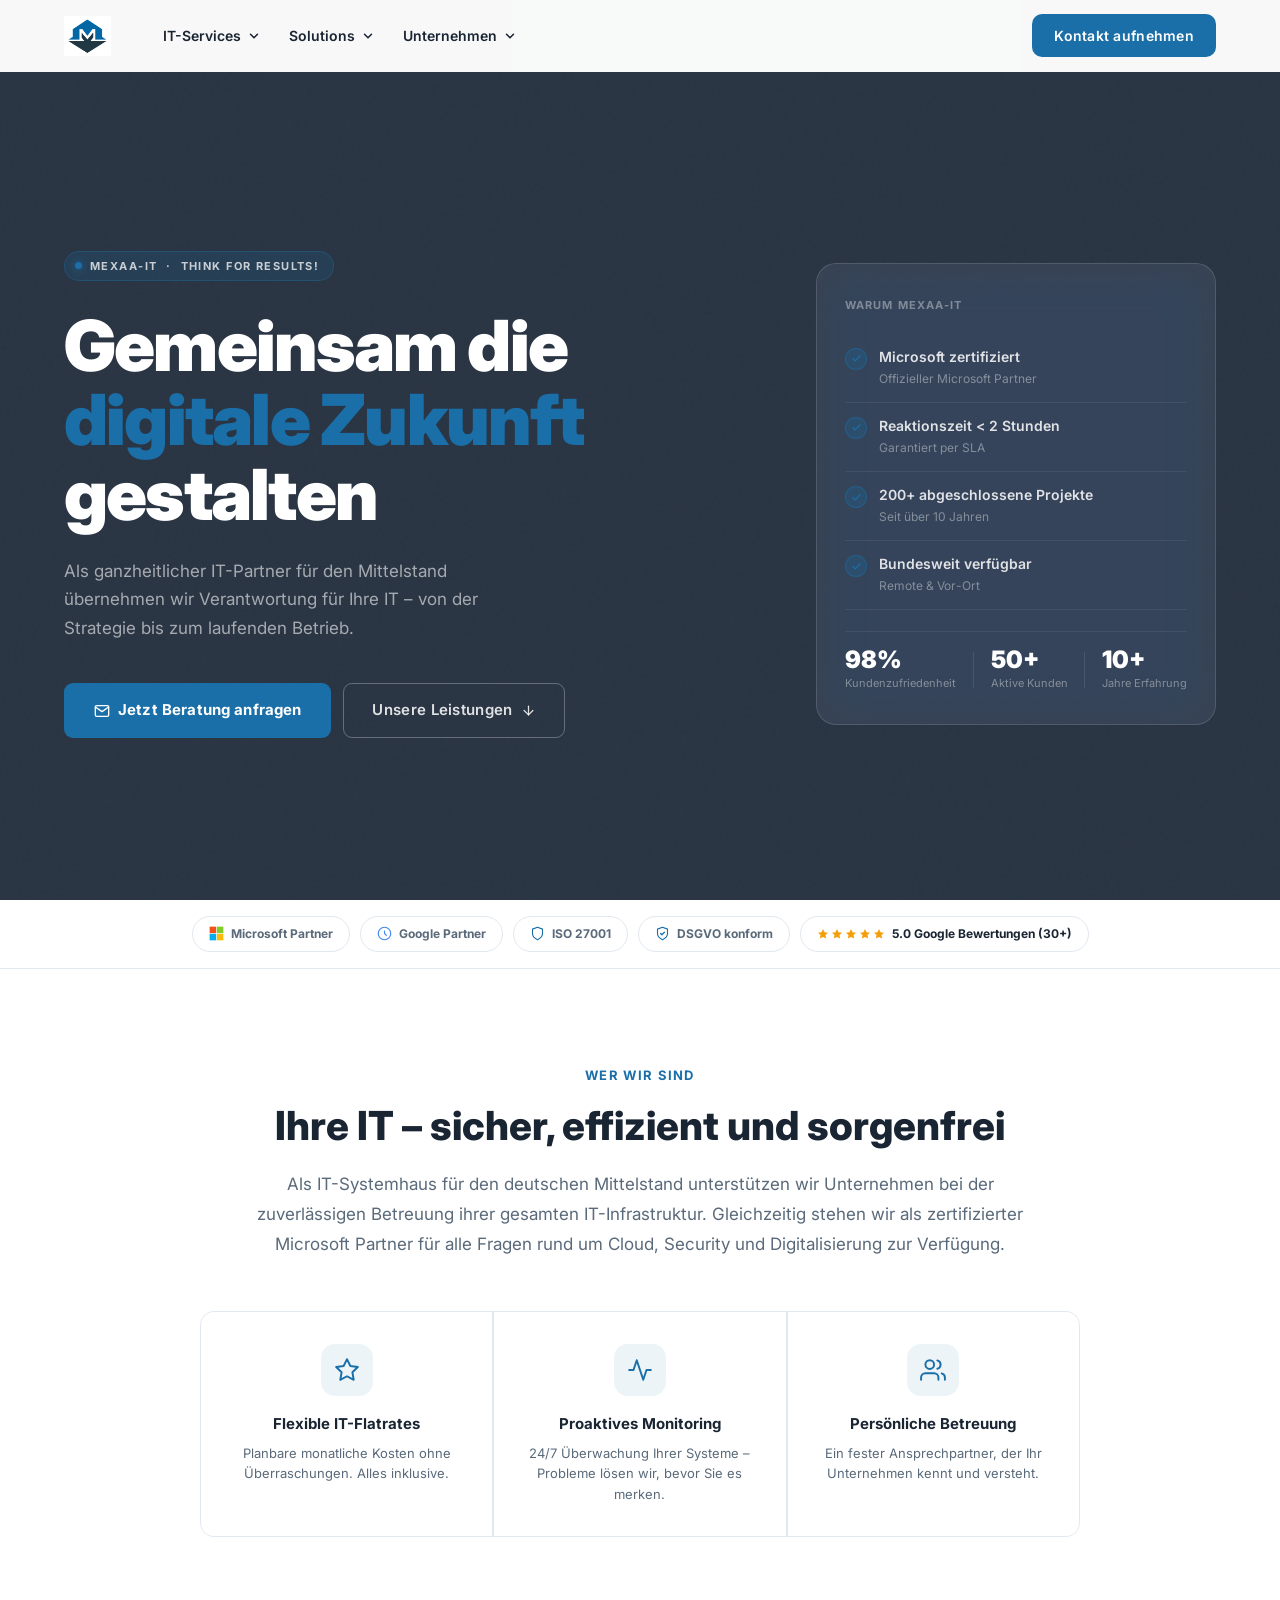
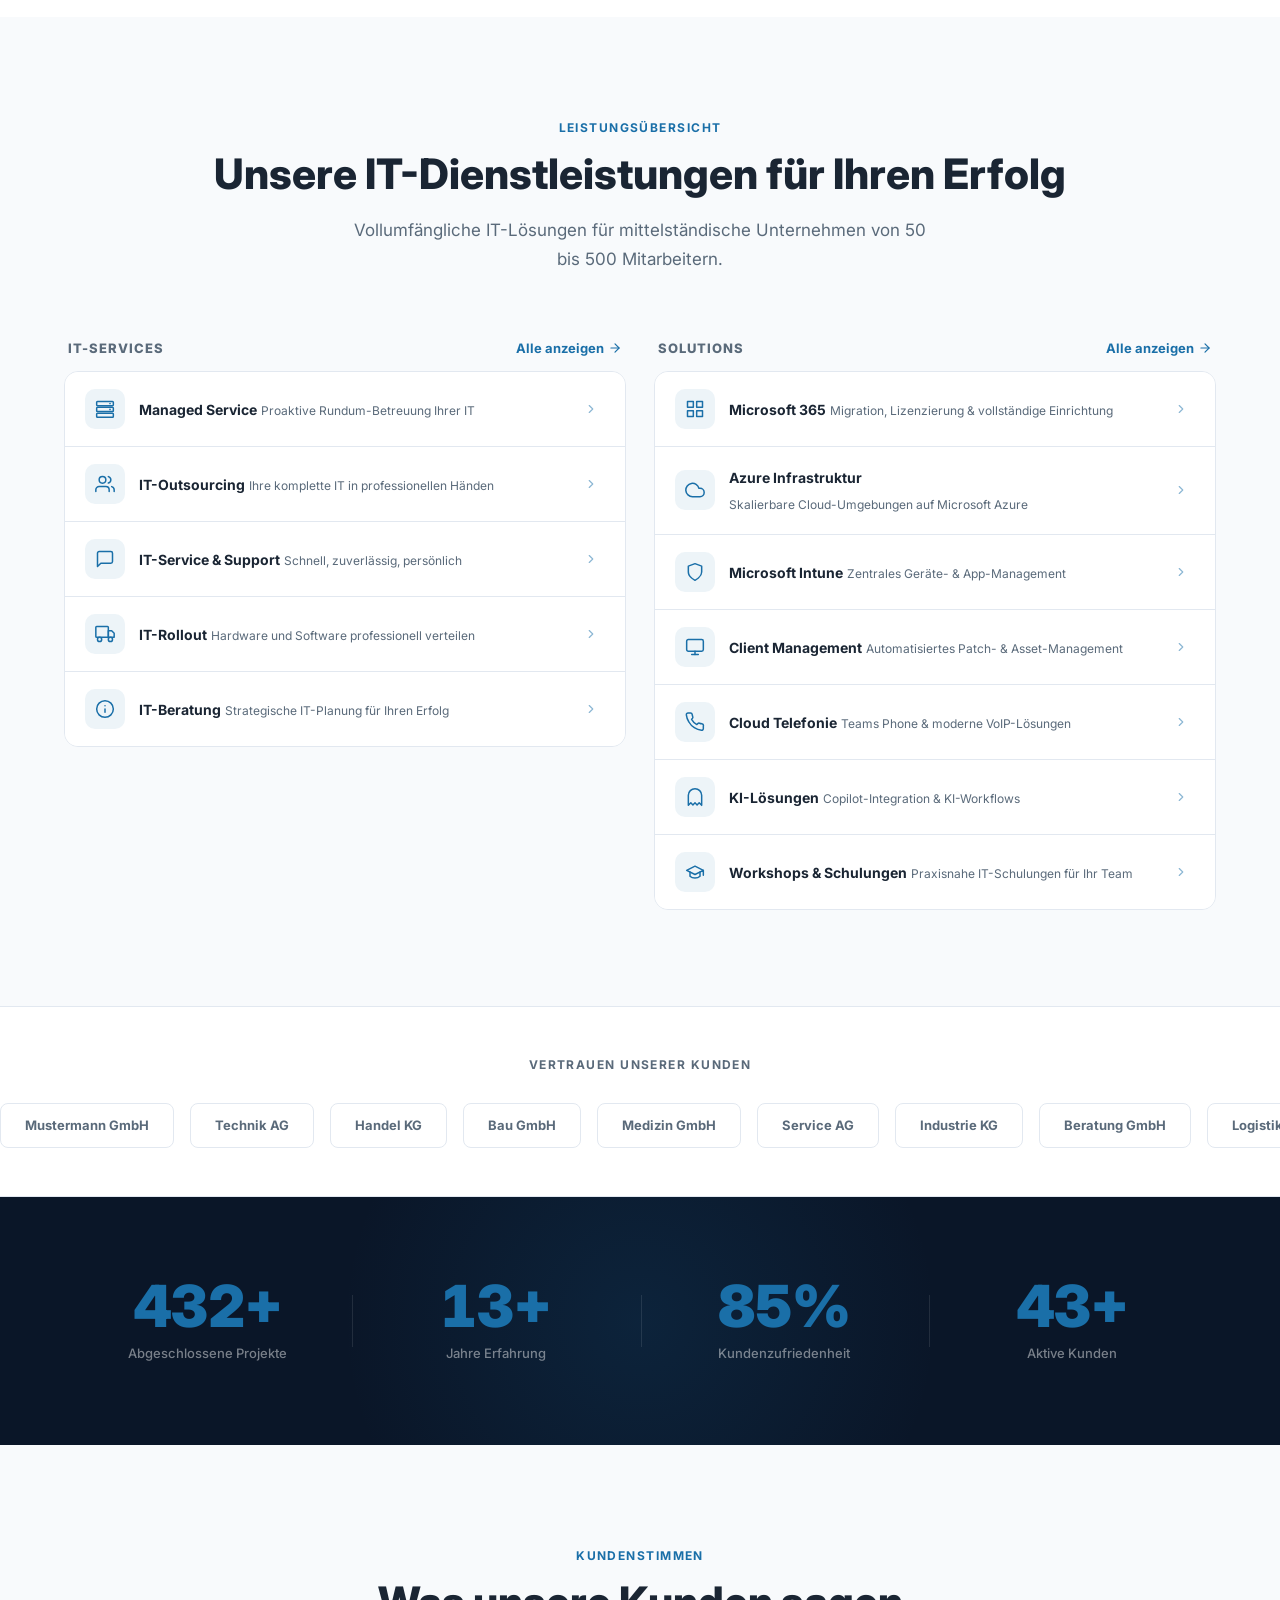
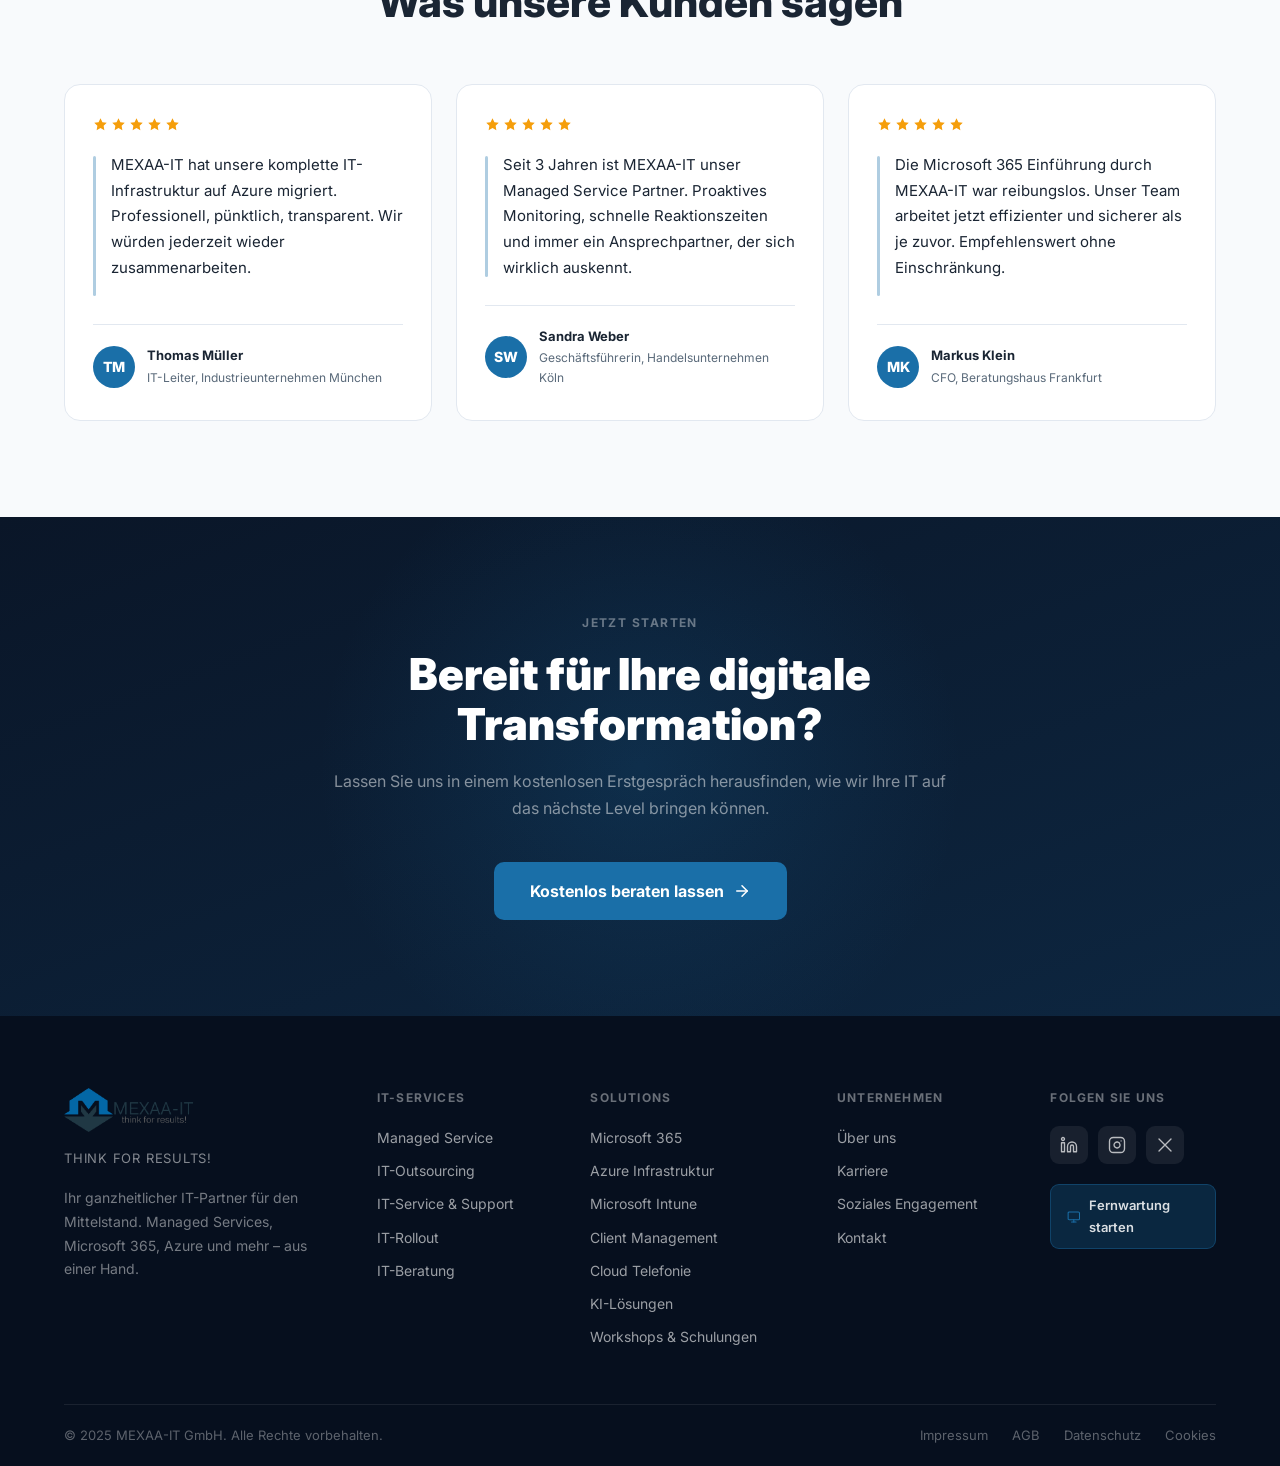
==== commit eb7e277a: "Homepage: complete rebuild to comito.de quality standard - Split-layout hero: left-aligned H1/CTA + " ====
--- a/index.html
+++ b/index.html
@@ -3,8 +3,8 @@
 <head>
   <meta charset="UTF-8" />
   <meta name="viewport" content="width=device-width, initial-scale=1.0" />
-  <title>MEXAA-IT GmbH – think for results!</title>
-  <meta name="description" content="MEXAA-IT GmbH – Ihr zuverlässiger IT-Partner für Managed Services, IT-Outsourcing, Microsoft 365, Azure und mehr." />
+  <title>MEXAA-IT GmbH – think for results! | IT-Systemhaus für den Mittelstand</title>
+  <meta name="description" content="MEXAA-IT GmbH – Ihr ganzheitlicher IT-Partner für den Mittelstand. Managed Services, Microsoft 365, Azure, IT-Outsourcing und mehr. Zertifizierter Microsoft Partner." />
   <link rel="preconnect" href="https://fonts.googleapis.com" />
   <link rel="preconnect" href="https://fonts.gstatic.com" crossorigin />
   <link href="https://fonts.googleapis.com/css2?family=Inter:wght@400;500;600;700;800;900&display=swap" rel="stylesheet" />
@@ -12,9 +12,9 @@
 </head>
 <body>
 
-<!-- ============================================================
+<!-- ================================================================
      NAVIGATION
-     ============================================================ -->
+     ================================================================ -->
 <nav class="nav" id="main-nav">
   <div class="nav__inner">
     <a class="nav__logo" href="index.html">
@@ -22,138 +22,137 @@
     </a>
 
     <div class="nav__links">
+
       <!-- IT-Services -->
       <div class="nav__item">
-        <button class="nav__btn" data-page="it-services.html">
+        <button class="nav__btn">
           IT-Services
           <svg xmlns="http://www.w3.org/2000/svg" viewBox="0 0 16 16" fill="none" stroke="currentColor" stroke-width="1.8" stroke-linecap="round" stroke-linejoin="round"><path d="M4 6l4 4 4-4"/></svg>
         </button>
         <div class="nav__dropdown">
-          <a class="nav__drop-item" href="it-services.html#managed-service">
-            <span class="nav__drop-icon">
-              <svg xmlns="http://www.w3.org/2000/svg" viewBox="0 0 24 24" fill="none" stroke="currentColor" stroke-width="1.8" stroke-linecap="round" stroke-linejoin="round"><rect x="2" y="3" width="20" height="5" rx="1"/><rect x="2" y="10" width="20" height="5" rx="1"/><rect x="2" y="17" width="20" height="5" rx="1"/><circle cx="18" cy="5.5" r="1" fill="currentColor" stroke="none"/><circle cx="18" cy="12.5" r="1" fill="currentColor" stroke="none"/></svg>
-            </span>
-            Managed Service
-          </a>
-          <a class="nav__drop-item" href="it-services.html#it-outsourcing">
-            <span class="nav__drop-icon">
-              <svg xmlns="http://www.w3.org/2000/svg" viewBox="0 0 24 24" fill="none" stroke="currentColor" stroke-width="1.8" stroke-linecap="round" stroke-linejoin="round"><path d="M17 21v-2a4 4 0 0 0-4-4H5a4 4 0 0 0-4 4v2"/><circle cx="9" cy="7" r="4"/><path d="M23 21v-2a4 4 0 0 0-3-3.87"/><path d="M16 3.13a4 4 0 0 1 0 7.75"/></svg>
-            </span>
-            IT-Outsourcing
-          </a>
-          <a class="nav__drop-item" href="it-services.html#it-service-support">
-            <span class="nav__drop-icon">
-              <svg xmlns="http://www.w3.org/2000/svg" viewBox="0 0 24 24" fill="none" stroke="currentColor" stroke-width="1.8" stroke-linecap="round" stroke-linejoin="round"><path d="M21 15a2 2 0 0 1-2 2H7l-4 4V5a2 2 0 0 1 2-2h14a2 2 0 0 1 2 2z"/></svg>
-            </span>
-            IT-Service &amp; Support
-          </a>
-          <a class="nav__drop-item" href="it-services.html#it-rollout">
-            <span class="nav__drop-icon">
-              <svg xmlns="http://www.w3.org/2000/svg" viewBox="0 0 24 24" fill="none" stroke="currentColor" stroke-width="1.8" stroke-linecap="round" stroke-linejoin="round"><rect x="1" y="3" width="15" height="13" rx="1"/><path d="M16 8h4l3 3v5h-7V8z"/><circle cx="5.5" cy="18.5" r="2.5"/><circle cx="18.5" cy="18.5" r="2.5"/></svg>
-            </span>
-            IT-Rollout
-          </a>
-          <a class="nav__drop-item" href="it-services.html#it-beratung">
-            <span class="nav__drop-icon">
-              <svg xmlns="http://www.w3.org/2000/svg" viewBox="0 0 24 24" fill="none" stroke="currentColor" stroke-width="1.8" stroke-linecap="round" stroke-linejoin="round"><circle cx="12" cy="12" r="10"/><path d="M12 16v-4"/><path d="M12 8h.01"/></svg>
-            </span>
-            IT-Beratung
+          <a class="nav__drop-item" href="managed-service.html">
+            <span class="nav__drop-icon"><svg xmlns="http://www.w3.org/2000/svg" viewBox="0 0 24 24" fill="none" stroke="currentColor" stroke-width="1.8" stroke-linecap="round" stroke-linejoin="round"><rect x="2" y="3" width="20" height="5" rx="1"/><rect x="2" y="10" width="20" height="5" rx="1"/><rect x="2" y="17" width="20" height="5" rx="1"/><circle cx="18" cy="5.5" r="1" fill="currentColor" stroke="none"/><circle cx="18" cy="12.5" r="1" fill="currentColor" stroke="none"/></svg></span>
+            <span>
+              <span style="display:block;font-size:13px;font-weight:600;color:var(--clr-text)">Managed Service</span>
+              <span style="display:block;font-size:11px;color:var(--clr-text-muted);margin-top:1px">Proaktive Rundum-Betreuung</span>
+            </span>
+            <svg style="margin-left:auto;width:12px;height:12px;color:var(--clr-border);flex-shrink:0" xmlns="http://www.w3.org/2000/svg" viewBox="0 0 24 24" fill="none" stroke="currentColor" stroke-width="2" stroke-linecap="round" stroke-linejoin="round"><path d="m9 18 6-6-6-6"/></svg>
+          </a>
+          <a class="nav__drop-item" href="it-outsourcing.html">
+            <span class="nav__drop-icon"><svg xmlns="http://www.w3.org/2000/svg" viewBox="0 0 24 24" fill="none" stroke="currentColor" stroke-width="1.8" stroke-linecap="round" stroke-linejoin="round"><path d="M17 21v-2a4 4 0 0 0-4-4H5a4 4 0 0 0-4 4v2"/><circle cx="9" cy="7" r="4"/><path d="M23 21v-2a4 4 0 0 0-3-3.87"/><path d="M16 3.13a4 4 0 0 1 0 7.75"/></svg></span>
+            <span>
+              <span style="display:block;font-size:13px;font-weight:600;color:var(--clr-text)">IT-Outsourcing</span>
+              <span style="display:block;font-size:11px;color:var(--clr-text-muted);margin-top:1px">Ihre IT in professionellen Händen</span>
+            </span>
+            <svg style="margin-left:auto;width:12px;height:12px;color:var(--clr-border);flex-shrink:0" xmlns="http://www.w3.org/2000/svg" viewBox="0 0 24 24" fill="none" stroke="currentColor" stroke-width="2" stroke-linecap="round" stroke-linejoin="round"><path d="m9 18 6-6-6-6"/></svg>
+          </a>
+          <a class="nav__drop-item" href="it-service-support.html">
+            <span class="nav__drop-icon"><svg xmlns="http://www.w3.org/2000/svg" viewBox="0 0 24 24" fill="none" stroke="currentColor" stroke-width="1.8" stroke-linecap="round" stroke-linejoin="round"><path d="M21 15a2 2 0 0 1-2 2H7l-4 4V5a2 2 0 0 1 2-2h14a2 2 0 0 1 2 2z"/></svg></span>
+            <span>
+              <span style="display:block;font-size:13px;font-weight:600;color:var(--clr-text)">IT-Service &amp; Support</span>
+              <span style="display:block;font-size:11px;color:var(--clr-text-muted);margin-top:1px">Schnell, zuverlässig, persönlich</span>
+            </span>
+            <svg style="margin-left:auto;width:12px;height:12px;color:var(--clr-border);flex-shrink:0" xmlns="http://www.w3.org/2000/svg" viewBox="0 0 24 24" fill="none" stroke="currentColor" stroke-width="2" stroke-linecap="round" stroke-linejoin="round"><path d="m9 18 6-6-6-6"/></svg>
+          </a>
+          <a class="nav__drop-item" href="it-rollout.html">
+            <span class="nav__drop-icon"><svg xmlns="http://www.w3.org/2000/svg" viewBox="0 0 24 24" fill="none" stroke="currentColor" stroke-width="1.8" stroke-linecap="round" stroke-linejoin="round"><rect x="1" y="3" width="15" height="13" rx="1"/><path d="M16 8h4l3 3v5h-7V8z"/><circle cx="5.5" cy="18.5" r="2.5"/><circle cx="18.5" cy="18.5" r="2.5"/></svg></span>
+            <span>
+              <span style="display:block;font-size:13px;font-weight:600;color:var(--clr-text)">IT-Rollout</span>
+              <span style="display:block;font-size:11px;color:var(--clr-text-muted);margin-top:1px">Hardware &amp; Software verteilen</span>
+            </span>
+            <svg style="margin-left:auto;width:12px;height:12px;color:var(--clr-border);flex-shrink:0" xmlns="http://www.w3.org/2000/svg" viewBox="0 0 24 24" fill="none" stroke="currentColor" stroke-width="2" stroke-linecap="round" stroke-linejoin="round"><path d="m9 18 6-6-6-6"/></svg>
+          </a>
+          <a class="nav__drop-item" href="it-beratung.html">
+            <span class="nav__drop-icon"><svg xmlns="http://www.w3.org/2000/svg" viewBox="0 0 24 24" fill="none" stroke="currentColor" stroke-width="1.8" stroke-linecap="round" stroke-linejoin="round"><circle cx="12" cy="12" r="10"/><path d="M12 16v-4"/><path d="M12 8h.01"/></svg></span>
+            <span>
+              <span style="display:block;font-size:13px;font-weight:600;color:var(--clr-text)">IT-Beratung</span>
+              <span style="display:block;font-size:11px;color:var(--clr-text-muted);margin-top:1px">Strategische IT-Planung</span>
+            </span>
+            <svg style="margin-left:auto;width:12px;height:12px;color:var(--clr-border);flex-shrink:0" xmlns="http://www.w3.org/2000/svg" viewBox="0 0 24 24" fill="none" stroke="currentColor" stroke-width="2" stroke-linecap="round" stroke-linejoin="round"><path d="m9 18 6-6-6-6"/></svg>
           </a>
         </div>
       </div>
 
       <!-- Solutions -->
       <div class="nav__item">
-        <button class="nav__btn" data-page="solutions.html">
+        <button class="nav__btn">
           Solutions
           <svg xmlns="http://www.w3.org/2000/svg" viewBox="0 0 16 16" fill="none" stroke="currentColor" stroke-width="1.8" stroke-linecap="round" stroke-linejoin="round"><path d="M4 6l4 4 4-4"/></svg>
         </button>
-        <div class="nav__dropdown" style="min-width:280px">
-          <a class="nav__drop-item" href="solutions.html#microsoft-365">
-            <span class="nav__drop-icon">
-              <svg xmlns="http://www.w3.org/2000/svg" viewBox="0 0 24 24" fill="none" stroke="currentColor" stroke-width="1.8" stroke-linecap="round" stroke-linejoin="round"><rect x="3" y="3" width="7" height="7"/><rect x="14" y="3" width="7" height="7"/><rect x="3" y="14" width="7" height="7"/><rect x="14" y="14" width="7" height="7"/></svg>
-            </span>
-            Microsoft 365
-          </a>
-          <a class="nav__drop-item" href="solutions.html#azure">
-            <span class="nav__drop-icon">
-              <svg xmlns="http://www.w3.org/2000/svg" viewBox="0 0 24 24" fill="none" stroke="currentColor" stroke-width="1.8" stroke-linecap="round" stroke-linejoin="round"><path d="M18 10h-1.26A8 8 0 1 0 9 20h9a5 5 0 0 0 0-10z"/></svg>
-            </span>
-            Azure Infrastruktur
-          </a>
-          <a class="nav__drop-item" href="solutions.html#intune">
-            <span class="nav__drop-icon">
-              <svg xmlns="http://www.w3.org/2000/svg" viewBox="0 0 24 24" fill="none" stroke="currentColor" stroke-width="1.8" stroke-linecap="round" stroke-linejoin="round"><path d="M12 22s8-4 8-10V5l-8-3-8 3v7c0 6 8 10 8 10z"/></svg>
-            </span>
-            Microsoft Intune
-          </a>
-          <a class="nav__drop-item" href="solutions.html#client-management">
-            <span class="nav__drop-icon">
-              <svg xmlns="http://www.w3.org/2000/svg" viewBox="0 0 24 24" fill="none" stroke="currentColor" stroke-width="1.8" stroke-linecap="round" stroke-linejoin="round"><rect x="2" y="3" width="20" height="14" rx="2"/><path d="M8 21h8"/><path d="M12 17v4"/></svg>
-            </span>
-            Client Management
-          </a>
-          <a class="nav__drop-item" href="solutions.html#cloud-telefonie">
-            <span class="nav__drop-icon">
-              <svg xmlns="http://www.w3.org/2000/svg" viewBox="0 0 24 24" fill="none" stroke="currentColor" stroke-width="1.8" stroke-linecap="round" stroke-linejoin="round"><path d="M22 16.92v3a2 2 0 0 1-2.18 2 19.79 19.79 0 0 1-8.63-3.07A19.5 19.5 0 0 1 4.69 12 19.79 19.79 0 0 1 1.61 3.39 2 2 0 0 1 3.6 1.22h3a2 2 0 0 1 2 1.72c.127.96.361 1.903.7 2.81a2 2 0 0 1-.45 2.11L7.91 8.78a16 16 0 0 0 6.29 6.29l1.14-1.14a2 2 0 0 1 2.11-.45c.907.339 1.85.573 2.81.7A2 2 0 0 1 22 16.92z"/></svg>
-            </span>
-            Cloud Telefonie
-          </a>
-          <a class="nav__drop-item" href="solutions.html#ki-loesungen">
-            <span class="nav__drop-icon">
-              <svg xmlns="http://www.w3.org/2000/svg" viewBox="0 0 24 24" fill="none" stroke="currentColor" stroke-width="1.8" stroke-linecap="round" stroke-linejoin="round"><path d="M9.09 9a3 3 0 0 1 5.83 1c0 2-3 3-3 3"/><circle cx="12" cy="12" r="10"/><line x1="12" y1="17" x2="12.01" y2="17" stroke-width="2.5"/></svg>
-            </span>
-            KI-Lösungen
-          </a>
-          <a class="nav__drop-item" href="solutions.html#workshops">
-            <span class="nav__drop-icon">
-              <svg xmlns="http://www.w3.org/2000/svg" viewBox="0 0 24 24" fill="none" stroke="currentColor" stroke-width="1.8" stroke-linecap="round" stroke-linejoin="round"><path d="M22 10v6M2 10l10-5 10 5-10 5z"/><path d="M6 12v5c3 3 9 3 12 0v-5"/></svg>
-            </span>
-            Workshops &amp; Schulungen
+        <div class="nav__dropdown" style="min-width:300px">
+          <a class="nav__drop-item" href="microsoft-365.html">
+            <span class="nav__drop-icon"><svg xmlns="http://www.w3.org/2000/svg" viewBox="0 0 24 24" fill="none" stroke="currentColor" stroke-width="1.8" stroke-linecap="round" stroke-linejoin="round"><rect x="3" y="3" width="7" height="7"/><rect x="14" y="3" width="7" height="7"/><rect x="3" y="14" width="7" height="7"/><rect x="14" y="14" width="7" height="7"/></svg></span>
+            <span><span style="display:block;font-size:13px;font-weight:600;color:var(--clr-text)">Microsoft 365</span><span style="display:block;font-size:11px;color:var(--clr-text-muted);margin-top:1px">Migration, Lizenzierung &amp; Einrichtung</span></span>
+            <svg style="margin-left:auto;width:12px;height:12px;color:var(--clr-border);flex-shrink:0" xmlns="http://www.w3.org/2000/svg" viewBox="0 0 24 24" fill="none" stroke="currentColor" stroke-width="2" stroke-linecap="round" stroke-linejoin="round"><path d="m9 18 6-6-6-6"/></svg>
+          </a>
+          <a class="nav__drop-item" href="azure-infrastruktur.html">
+            <span class="nav__drop-icon"><svg xmlns="http://www.w3.org/2000/svg" viewBox="0 0 24 24" fill="none" stroke="currentColor" stroke-width="1.8" stroke-linecap="round" stroke-linejoin="round"><path d="M18 10h-1.26A8 8 0 1 0 9 20h9a5 5 0 0 0 0-10z"/></svg></span>
+            <span><span style="display:block;font-size:13px;font-weight:600;color:var(--clr-text)">Azure Infrastruktur</span><span style="display:block;font-size:11px;color:var(--clr-text-muted);margin-top:1px">Skalierbare Cloud-Umgebungen</span></span>
+            <svg style="margin-left:auto;width:12px;height:12px;color:var(--clr-border);flex-shrink:0" xmlns="http://www.w3.org/2000/svg" viewBox="0 0 24 24" fill="none" stroke="currentColor" stroke-width="2" stroke-linecap="round" stroke-linejoin="round"><path d="m9 18 6-6-6-6"/></svg>
+          </a>
+          <a class="nav__drop-item" href="microsoft-intune.html">
+            <span class="nav__drop-icon"><svg xmlns="http://www.w3.org/2000/svg" viewBox="0 0 24 24" fill="none" stroke="currentColor" stroke-width="1.8" stroke-linecap="round" stroke-linejoin="round"><path d="M12 22s8-4 8-10V5l-8-3-8 3v7c0 6 8 10 8 10z"/></svg></span>
+            <span><span style="display:block;font-size:13px;font-weight:600;color:var(--clr-text)">Microsoft Intune</span><span style="display:block;font-size:11px;color:var(--clr-text-muted);margin-top:1px">Zentrales Gerätemanagement</span></span>
+            <svg style="margin-left:auto;width:12px;height:12px;color:var(--clr-border);flex-shrink:0" xmlns="http://www.w3.org/2000/svg" viewBox="0 0 24 24" fill="none" stroke="currentColor" stroke-width="2" stroke-linecap="round" stroke-linejoin="round"><path d="m9 18 6-6-6-6"/></svg>
+          </a>
+          <a class="nav__drop-item" href="client-management.html">
+            <span class="nav__drop-icon"><svg xmlns="http://www.w3.org/2000/svg" viewBox="0 0 24 24" fill="none" stroke="currentColor" stroke-width="1.8" stroke-linecap="round" stroke-linejoin="round"><rect x="2" y="3" width="20" height="14" rx="2"/><path d="M8 21h8"/><path d="M12 17v4"/></svg></span>
+            <span><span style="display:block;font-size:13px;font-weight:600;color:var(--clr-text)">Client Management</span><span style="display:block;font-size:11px;color:var(--clr-text-muted);margin-top:1px">Patch &amp; Asset Management</span></span>
+            <svg style="margin-left:auto;width:12px;height:12px;color:var(--clr-border);flex-shrink:0" xmlns="http://www.w3.org/2000/svg" viewBox="0 0 24 24" fill="none" stroke="currentColor" stroke-width="2" stroke-linecap="round" stroke-linejoin="round"><path d="m9 18 6-6-6-6"/></svg>
+          </a>
+          <a class="nav__drop-item" href="cloud-telefonie.html">
+            <span class="nav__drop-icon"><svg xmlns="http://www.w3.org/2000/svg" viewBox="0 0 24 24" fill="none" stroke="currentColor" stroke-width="1.8" stroke-linecap="round" stroke-linejoin="round"><path d="M22 16.92v3a2 2 0 0 1-2.18 2 19.79 19.79 0 0 1-8.63-3.07A19.5 19.5 0 0 1 4.69 12 19.79 19.79 0 0 1 1.61 3.39 2 2 0 0 1 3.6 1.22h3a2 2 0 0 1 2 1.72c.127.96.361 1.903.7 2.81a2 2 0 0 1-.45 2.11L7.91 8.78a16 16 0 0 0 6.29 6.29l1.14-1.14a2 2 0 0 1 2.11-.45c.907.339 1.85.573 2.81.7A2 2 0 0 1 22 16.92z"/></svg></span>
+            <span><span style="display:block;font-size:13px;font-weight:600;color:var(--clr-text)">Cloud Telefonie</span><span style="display:block;font-size:11px;color:var(--clr-text-muted);margin-top:1px">Teams Phone &amp; VoIP</span></span>
+            <svg style="margin-left:auto;width:12px;height:12px;color:var(--clr-border);flex-shrink:0" xmlns="http://www.w3.org/2000/svg" viewBox="0 0 24 24" fill="none" stroke="currentColor" stroke-width="2" stroke-linecap="round" stroke-linejoin="round"><path d="m9 18 6-6-6-6"/></svg>
+          </a>
+          <a class="nav__drop-item" href="ki-loesungen.html">
+            <span class="nav__drop-icon"><svg xmlns="http://www.w3.org/2000/svg" viewBox="0 0 24 24" fill="none" stroke="currentColor" stroke-width="1.8" stroke-linecap="round" stroke-linejoin="round"><path d="M12 2a8 8 0 0 0-8 8v12l3-3 2.5 2.5L12 19l2.5 2.5L17 19l3 3V10a8 8 0 0 0-8-8z"/></svg></span>
+            <span><span style="display:block;font-size:13px;font-weight:600;color:var(--clr-text)">KI-Lösungen</span><span style="display:block;font-size:11px;color:var(--clr-text-muted);margin-top:1px">Copilot &amp; KI-Workflows</span></span>
+            <svg style="margin-left:auto;width:12px;height:12px;color:var(--clr-border);flex-shrink:0" xmlns="http://www.w3.org/2000/svg" viewBox="0 0 24 24" fill="none" stroke="currentColor" stroke-width="2" stroke-linecap="round" stroke-linejoin="round"><path d="m9 18 6-6-6-6"/></svg>
+          </a>
+          <a class="nav__drop-item" href="workshops-schulungen.html">
+            <span class="nav__drop-icon"><svg xmlns="http://www.w3.org/2000/svg" viewBox="0 0 24 24" fill="none" stroke="currentColor" stroke-width="1.8" stroke-linecap="round" stroke-linejoin="round"><path d="M22 10v6M2 10l10-5 10 5-10 5z"/><path d="M6 12v5c3 3 9 3 12 0v-5"/></svg></span>
+            <span><span style="display:block;font-size:13px;font-weight:600;color:var(--clr-text)">Workshops &amp; Schulungen</span><span style="display:block;font-size:11px;color:var(--clr-text-muted);margin-top:1px">Praxisnahe IT-Schulungen</span></span>
+            <svg style="margin-left:auto;width:12px;height:12px;color:var(--clr-border);flex-shrink:0" xmlns="http://www.w3.org/2000/svg" viewBox="0 0 24 24" fill="none" stroke="currentColor" stroke-width="2" stroke-linecap="round" stroke-linejoin="round"><path d="m9 18 6-6-6-6"/></svg>
           </a>
         </div>
       </div>
 
       <!-- Unternehmen -->
       <div class="nav__item">
-        <button class="nav__btn" data-page="unternehmen.html">
+        <button class="nav__btn">
           Unternehmen
           <svg xmlns="http://www.w3.org/2000/svg" viewBox="0 0 16 16" fill="none" stroke="currentColor" stroke-width="1.8" stroke-linecap="round" stroke-linejoin="round"><path d="M4 6l4 4 4-4"/></svg>
         </button>
         <div class="nav__dropdown">
-          <a class="nav__drop-item" href="unternehmen.html#ueber-uns">
-            <span class="nav__drop-icon">
-              <svg xmlns="http://www.w3.org/2000/svg" viewBox="0 0 24 24" fill="none" stroke="currentColor" stroke-width="1.8" stroke-linecap="round" stroke-linejoin="round"><path d="M3 9l9-7 9 7v11a2 2 0 0 1-2 2H5a2 2 0 0 1-2-2z"/><polyline points="9 22 9 12 15 12 15 22"/></svg>
-            </span>
-            Über uns
-          </a>
-          <a class="nav__drop-item" href="unternehmen.html#karriere">
-            <span class="nav__drop-icon">
-              <svg xmlns="http://www.w3.org/2000/svg" viewBox="0 0 24 24" fill="none" stroke="currentColor" stroke-width="1.8" stroke-linecap="round" stroke-linejoin="round"><rect x="2" y="7" width="20" height="14" rx="2"/><path d="M16 7V5a2 2 0 0 0-2-2h-4a2 2 0 0 0-2 2v2"/></svg>
-            </span>
-            Karriere
-          </a>
-          <a class="nav__drop-item" href="unternehmen.html#engagement">
-            <span class="nav__drop-icon">
-              <svg xmlns="http://www.w3.org/2000/svg" viewBox="0 0 24 24" fill="none" stroke="currentColor" stroke-width="1.8" stroke-linecap="round" stroke-linejoin="round"><path d="M20.84 4.61a5.5 5.5 0 0 0-7.78 0L12 5.67l-1.06-1.06a5.5 5.5 0 0 0-7.78 7.78l1.06 1.06L12 21.23l7.78-7.78 1.06-1.06a5.5 5.5 0 0 0 0-7.78z"/></svg>
-            </span>
-            Soziales Engagement
+          <a class="nav__drop-item" href="ueber-uns.html">
+            <span class="nav__drop-icon"><svg xmlns="http://www.w3.org/2000/svg" viewBox="0 0 24 24" fill="none" stroke="currentColor" stroke-width="1.8" stroke-linecap="round" stroke-linejoin="round"><path d="M3 9l9-7 9 7v11a2 2 0 0 1-2 2H5a2 2 0 0 1-2-2z"/><polyline points="9 22 9 12 15 12 15 22"/></svg></span>
+            <span><span style="display:block;font-size:13px;font-weight:600;color:var(--clr-text)">Über uns</span><span style="display:block;font-size:11px;color:var(--clr-text-muted);margin-top:1px">Wer wir sind &amp; was uns antreibt</span></span>
+            <svg style="margin-left:auto;width:12px;height:12px;color:var(--clr-border);flex-shrink:0" xmlns="http://www.w3.org/2000/svg" viewBox="0 0 24 24" fill="none" stroke="currentColor" stroke-width="2" stroke-linecap="round" stroke-linejoin="round"><path d="m9 18 6-6-6-6"/></svg>
+          </a>
+          <a class="nav__drop-item" href="karriere.html">
+            <span class="nav__drop-icon"><svg xmlns="http://www.w3.org/2000/svg" viewBox="0 0 24 24" fill="none" stroke="currentColor" stroke-width="1.8" stroke-linecap="round" stroke-linejoin="round"><rect x="2" y="7" width="20" height="14" rx="2"/><path d="M16 7V5a2 2 0 0 0-2-2h-4a2 2 0 0 0-2 2v2"/></svg></span>
+            <span><span style="display:block;font-size:13px;font-weight:600;color:var(--clr-text)">Karriere</span><span style="display:block;font-size:11px;color:var(--clr-text-muted);margin-top:1px">Offene Stellen &amp; Bewerbung</span></span>
+            <svg style="margin-left:auto;width:12px;height:12px;color:var(--clr-border);flex-shrink:0" xmlns="http://www.w3.org/2000/svg" viewBox="0 0 24 24" fill="none" stroke="currentColor" stroke-width="2" stroke-linecap="round" stroke-linejoin="round"><path d="m9 18 6-6-6-6"/></svg>
+          </a>
+          <a class="nav__drop-item" href="soziales-engagement.html">
+            <span class="nav__drop-icon"><svg xmlns="http://www.w3.org/2000/svg" viewBox="0 0 24 24" fill="none" stroke="currentColor" stroke-width="1.8" stroke-linecap="round" stroke-linejoin="round"><path d="M20.84 4.61a5.5 5.5 0 0 0-7.78 0L12 5.67l-1.06-1.06a5.5 5.5 0 0 0-7.78 7.78l1.06 1.06L12 21.23l7.78-7.78 1.06-1.06a5.5 5.5 0 0 0 0-7.78z"/></svg></span>
+            <span><span style="display:block;font-size:13px;font-weight:600;color:var(--clr-text)">Soziales Engagement</span><span style="display:block;font-size:11px;color:var(--clr-text-muted);margin-top:1px">Verantwortung übernehmen</span></span>
+            <svg style="margin-left:auto;width:12px;height:12px;color:var(--clr-border);flex-shrink:0" xmlns="http://www.w3.org/2000/svg" viewBox="0 0 24 24" fill="none" stroke="currentColor" stroke-width="2" stroke-linecap="round" stroke-linejoin="round"><path d="m9 18 6-6-6-6"/></svg>
           </a>
           <a class="nav__drop-item" href="kontakt.html">
-            <span class="nav__drop-icon">
-              <svg xmlns="http://www.w3.org/2000/svg" viewBox="0 0 24 24" fill="none" stroke="currentColor" stroke-width="1.8" stroke-linecap="round" stroke-linejoin="round"><path d="M4 4h16c1.1 0 2 .9 2 2v12c0 1.1-.9 2-2 2H4c-1.1 0-2-.9-2-2V6c0-1.1.9-2 2-2z"/><polyline points="22,6 12,13 2,6"/></svg>
-            </span>
-            Kontakt
+            <span class="nav__drop-icon"><svg xmlns="http://www.w3.org/2000/svg" viewBox="0 0 24 24" fill="none" stroke="currentColor" stroke-width="1.8" stroke-linecap="round" stroke-linejoin="round"><path d="M4 4h16c1.1 0 2 .9 2 2v12c0 1.1-.9 2-2 2H4c-1.1 0-2-.9-2-2V6c0-1.1.9-2 2-2z"/><polyline points="22,6 12,13 2,6"/></svg></span>
+            <span><span style="display:block;font-size:13px;font-weight:600;color:var(--clr-text)">Kontakt</span><span style="display:block;font-size:11px;color:var(--clr-text-muted);margin-top:1px">Sprechen Sie mit uns</span></span>
+            <svg style="margin-left:auto;width:12px;height:12px;color:var(--clr-border);flex-shrink:0" xmlns="http://www.w3.org/2000/svg" viewBox="0 0 24 24" fill="none" stroke="currentColor" stroke-width="2" stroke-linecap="round" stroke-linejoin="round"><path d="m9 18 6-6-6-6"/></svg>
           </a>
         </div>
       </div>
     </div>
 
     <div class="nav__cta">
-      <a href="kontakt.html" class="btn btn-primary">Kontakt aufnehmen</a>
-    </div>
-
-    <button class="nav__hamburger" aria-label="Menü">
+      <a href="kontakt.html" class="btn btn-primary" style="padding:10px 22px;font-size:14px">Kontakt aufnehmen</a>
+    </div>
+    <button class="nav__hamburger" aria-label="Menü öffnen">
       <span></span><span></span><span></span>
     </button>
   </div>
@@ -163,27 +162,27 @@
 <div class="nav__mobile">
   <div class="nav__mob-section">
     <div class="nav__mob-title">IT-Services</div>
-    <a class="nav__mob-link" href="it-services.html#managed-service">Managed Service</a>
-    <a class="nav__mob-link" href="it-services.html#it-outsourcing">IT-Outsourcing</a>
-    <a class="nav__mob-link" href="it-services.html#it-service-support">IT-Service &amp; Support</a>
-    <a class="nav__mob-link" href="it-services.html#it-rollout">IT-Rollout</a>
-    <a class="nav__mob-link" href="it-services.html#it-beratung">IT-Beratung</a>
+    <a class="nav__mob-link" href="managed-service.html">Managed Service</a>
+    <a class="nav__mob-link" href="it-outsourcing.html">IT-Outsourcing</a>
+    <a class="nav__mob-link" href="it-service-support.html">IT-Service &amp; Support</a>
+    <a class="nav__mob-link" href="it-rollout.html">IT-Rollout</a>
+    <a class="nav__mob-link" href="it-beratung.html">IT-Beratung</a>
   </div>
   <div class="nav__mob-section">
     <div class="nav__mob-title">Solutions</div>
-    <a class="nav__mob-link" href="solutions.html#microsoft-365">Microsoft 365</a>
-    <a class="nav__mob-link" href="solutions.html#azure">Azure Infrastruktur</a>
-    <a class="nav__mob-link" href="solutions.html#intune">Microsoft Intune</a>
-    <a class="nav__mob-link" href="solutions.html#client-management">Client Management</a>
-    <a class="nav__mob-link" href="solutions.html#cloud-telefonie">Cloud Telefonie</a>
-    <a class="nav__mob-link" href="solutions.html#ki-loesungen">KI-Lösungen</a>
-    <a class="nav__mob-link" href="solutions.html#workshops">Workshops &amp; Schulungen</a>
+    <a class="nav__mob-link" href="microsoft-365.html">Microsoft 365</a>
+    <a class="nav__mob-link" href="azure-infrastruktur.html">Azure Infrastruktur</a>
+    <a class="nav__mob-link" href="microsoft-intune.html">Microsoft Intune</a>
+    <a class="nav__mob-link" href="client-management.html">Client Management</a>
+    <a class="nav__mob-link" href="cloud-telefonie.html">Cloud Telefonie</a>
+    <a class="nav__mob-link" href="ki-loesungen.html">KI-Lösungen</a>
+    <a class="nav__mob-link" href="workshops-schulungen.html">Workshops &amp; Schulungen</a>
   </div>
   <div class="nav__mob-section">
     <div class="nav__mob-title">Unternehmen</div>
-    <a class="nav__mob-link" href="unternehmen.html#ueber-uns">Über uns</a>
-    <a class="nav__mob-link" href="unternehmen.html#karriere">Karriere</a>
-    <a class="nav__mob-link" href="unternehmen.html#engagement">Soziales Engagement</a>
+    <a class="nav__mob-link" href="ueber-uns.html">Über uns</a>
+    <a class="nav__mob-link" href="karriere.html">Karriere</a>
+    <a class="nav__mob-link" href="soziales-engagement.html">Soziales Engagement</a>
     <a class="nav__mob-link" href="kontakt.html">Kontakt</a>
   </div>
   <div class="nav__mob-cta">
@@ -191,489 +190,554 @@
   </div>
 </div>
 
-<!-- ============================================================
-     HERO
-     ============================================================ -->
-<section class="hero">
-  <canvas id="hero-canvas"></canvas>
-  <div class="hero__inner">
-    <div class="hero__badge">
-      <span>MEXAA</span>&nbsp;·&nbsp;THINK FOR RESULTS!
-    </div>
-    <h1 class="hero__h1">
-      Ihr IT-Partner für<br />
-      <em>messbare Ergebnisse</em>
-    </h1>
-    <p class="hero__sub">
-      Managed Services, Cloud-Lösungen und IT-Beratung – maßgeschneidert für Ihr Unternehmen. Wir denken mit, damit Sie sich auf Ihr Kerngeschäft konzentrieren können.
-    </p>
-    <div class="hero__actions">
-      <a href="kontakt.html" class="btn btn-primary">
-        <svg xmlns="http://www.w3.org/2000/svg" width="16" height="16" viewBox="0 0 24 24" fill="none" stroke="currentColor" stroke-width="2" stroke-linecap="round" stroke-linejoin="round"><path d="M4 4h16c1.1 0 2 .9 2 2v12c0 1.1-.9 2-2 2H4c-1.1 0-2-.9-2-2V6c0-1.1.9-2 2-2z"/><polyline points="22,6 12,13 2,6"/></svg>
-        Kontakt aufnehmen
-      </a>
-      <a href="it-services.html" class="btn btn-outline">
-        <svg xmlns="http://www.w3.org/2000/svg" width="16" height="16" viewBox="0 0 24 24" fill="none" stroke="currentColor" stroke-width="2" stroke-linecap="round" stroke-linejoin="round"><circle cx="12" cy="12" r="10"/><polyline points="12 16 16 12 12 8"/><line x1="8" y1="12" x2="16" y2="12"/></svg>
-        Leistungen entdecken
-      </a>
+<!-- ================================================================
+     HERO — SPLIT LAYOUT
+     ================================================================ -->
+<section class="hero-v2">
+  <div class="hero-v2__bg" style="background-image:url('https://images.unsplash.com/photo-1558494949-ef010cbdcc31?auto=format&fit=crop&w=1920&q=80')"></div>
+  <div class="hero-v2__overlay"></div>
+  <div class="hero-v2__grain"></div>
+
+  <div class="hero-v2__inner">
+    <!-- Left: Content -->
+    <div class="hero-v2__content">
+      <div class="hero-v2__badge">
+        <span class="hero-v2__badge-dot"></span>
+        MEXAA-IT &nbsp;·&nbsp; think for results!
+      </div>
+
+      <h1 class="hero-v2__h1">
+        Gemeinsam die<br />
+        <span>digitale Zukunft</span><br />
+        gestalten
+      </h1>
+
+      <p class="hero-v2__sub">
+        Als ganzheitlicher IT-Partner für den Mittelstand übernehmen wir Verantwortung für Ihre IT – von der Strategie bis zum laufenden Betrieb.
+      </p>
+
+      <div class="hero-v2__actions">
+        <a href="kontakt.html" class="btn btn-hero-primary">
+          <svg xmlns="http://www.w3.org/2000/svg" width="16" height="16" viewBox="0 0 24 24" fill="none" stroke="currentColor" stroke-width="2" stroke-linecap="round" stroke-linejoin="round"><path d="M4 4h16c1.1 0 2 .9 2 2v12c0 1.1-.9 2-2 2H4c-1.1 0-2-.9-2-2V6c0-1.1.9-2 2-2z"/><polyline points="22,6 12,13 2,6"/></svg>
+          Jetzt Beratung anfragen
+        </a>
+        <a href="#leistungen" class="btn btn-hero-outline">
+          Unsere Leistungen
+          <svg xmlns="http://www.w3.org/2000/svg" width="15" height="15" viewBox="0 0 24 24" fill="none" stroke="currentColor" stroke-width="2" stroke-linecap="round" stroke-linejoin="round"><path d="M12 5v14"/><path d="m19 12-7 7-7-7"/></svg>
+        </a>
+      </div>
+    </div>
+
+    <!-- Right: Floating Panel -->
+    <div class="hero-panel">
+      <div class="hero-panel__title">Warum MEXAA-IT</div>
+
+      <div class="hero-panel__item">
+        <div class="hero-panel__check">
+          <svg xmlns="http://www.w3.org/2000/svg" viewBox="0 0 24 24" fill="none" stroke="currentColor" stroke-width="2.5" stroke-linecap="round" stroke-linejoin="round"><polyline points="20 6 9 17 4 12"/></svg>
+        </div>
+        <div>
+          <div class="hero-panel__label">Microsoft zertifiziert</div>
+          <div class="hero-panel__sub">Offizieller Microsoft Partner</div>
+        </div>
+      </div>
+
+      <div class="hero-panel__item">
+        <div class="hero-panel__check">
+          <svg xmlns="http://www.w3.org/2000/svg" viewBox="0 0 24 24" fill="none" stroke="currentColor" stroke-width="2.5" stroke-linecap="round" stroke-linejoin="round"><polyline points="20 6 9 17 4 12"/></svg>
+        </div>
+        <div>
+          <div class="hero-panel__label">Reaktionszeit &lt; 2 Stunden</div>
+          <div class="hero-panel__sub">Garantiert per SLA</div>
+        </div>
+      </div>
+
+      <div class="hero-panel__item">
+        <div class="hero-panel__check">
+          <svg xmlns="http://www.w3.org/2000/svg" viewBox="0 0 24 24" fill="none" stroke="currentColor" stroke-width="2.5" stroke-linecap="round" stroke-linejoin="round"><polyline points="20 6 9 17 4 12"/></svg>
+        </div>
+        <div>
+          <div class="hero-panel__label">200+ abgeschlossene Projekte</div>
+          <div class="hero-panel__sub">Seit über 10 Jahren</div>
+        </div>
+      </div>
+
+      <div class="hero-panel__item">
+        <div class="hero-panel__check">
+          <svg xmlns="http://www.w3.org/2000/svg" viewBox="0 0 24 24" fill="none" stroke="currentColor" stroke-width="2.5" stroke-linecap="round" stroke-linejoin="round"><polyline points="20 6 9 17 4 12"/></svg>
+        </div>
+        <div>
+          <div class="hero-panel__label">Bundesweit verfügbar</div>
+          <div class="hero-panel__sub">Remote &amp; Vor-Ort</div>
+        </div>
+      </div>
+
+      <div class="hero-panel__item" style="border:none;padding-bottom:0;margin-top:8px">
+        <div style="width:100%;height:1px;background:rgba(255,255,255,.07);margin-bottom:16px"></div>
+      </div>
+      <div style="display:flex;align-items:center;justify-content:space-between">
+        <div>
+          <div style="font-size:24px;font-weight:900;color:#fff;line-height:1">98%</div>
+          <div style="font-size:11px;color:rgba(255,255,255,.4);margin-top:2px">Kundenzufriedenheit</div>
+        </div>
+        <div style="width:1px;height:36px;background:rgba(255,255,255,.1)"></div>
+        <div>
+          <div style="font-size:24px;font-weight:900;color:#fff;line-height:1">50+</div>
+          <div style="font-size:11px;color:rgba(255,255,255,.4);margin-top:2px">Aktive Kunden</div>
+        </div>
+        <div style="width:1px;height:36px;background:rgba(255,255,255,.1)"></div>
+        <div>
+          <div style="font-size:24px;font-weight:900;color:#fff;line-height:1">10+</div>
+          <div style="font-size:11px;color:rgba(255,255,255,.4);margin-top:2px">Jahre Erfahrung</div>
+        </div>
+      </div>
     </div>
   </div>
 </section>
 
-<!-- ============================================================
-     STATS
-     ============================================================ -->
-<section class="stats">
+<!-- ================================================================
+     TRUST BAR
+     ================================================================ -->
+<div class="trust-bar">
+  <div class="trust-bar__inner">
+
+    <span class="trust-badge">
+      <svg xmlns="http://www.w3.org/2000/svg" viewBox="0 0 23 23"><path fill="#f1511b" d="M1 1h10v10H1z"/><path fill="#80cc28" d="M12 1h10v10H12z"/><path fill="#00adef" d="M1 12h10v10H1z"/><path fill="#fbbc09" d="M12 12h10v10H12z"/></svg>
+      Microsoft Partner
+    </span>
+
+    <span class="trust-badge">
+      <svg xmlns="http://www.w3.org/2000/svg" viewBox="0 0 24 24" fill="none" stroke="currentColor" stroke-width="1.8" stroke-linecap="round" stroke-linejoin="round" style="color:#4285f4"><circle cx="12" cy="12" r="10"/><path d="M12 8v4l3 3"/></svg>
+      Google Partner
+    </span>
+
+    <span class="trust-badge">
+      <svg xmlns="http://www.w3.org/2000/svg" viewBox="0 0 24 24" fill="none" stroke="currentColor" stroke-width="1.8" stroke-linecap="round" stroke-linejoin="round" style="color:var(--clr-primary)"><path d="M12 22s8-4 8-10V5l-8-3-8 3v7c0 6 8 10 8 10z"/></svg>
+      ISO 27001
+    </span>
+
+    <span class="trust-badge">
+      <svg xmlns="http://www.w3.org/2000/svg" viewBox="0 0 24 24" fill="none" stroke="currentColor" stroke-width="1.8" stroke-linecap="round" stroke-linejoin="round" style="color:var(--clr-primary)"><path d="M12 22s8-4 8-10V5l-8-3-8 3v7c0 6 8 10 8 10z"/><path d="m9 12 2 2 4-4" stroke-width="2"/></svg>
+      DSGVO konform
+    </span>
+
+    <span class="trust-badge trust-badge--stars">
+      <div class="stars">
+        <svg xmlns="http://www.w3.org/2000/svg" viewBox="0 0 24 24" fill="currentColor"><path d="M12 2l3.09 6.26L22 9.27l-5 4.87 1.18 6.88L12 17.77l-6.18 3.25L7 14.14 2 9.27l6.91-1.01L12 2z"/></svg>
+        <svg xmlns="http://www.w3.org/2000/svg" viewBox="0 0 24 24" fill="currentColor"><path d="M12 2l3.09 6.26L22 9.27l-5 4.87 1.18 6.88L12 17.77l-6.18 3.25L7 14.14 2 9.27l6.91-1.01L12 2z"/></svg>
+        <svg xmlns="http://www.w3.org/2000/svg" viewBox="0 0 24 24" fill="currentColor"><path d="M12 2l3.09 6.26L22 9.27l-5 4.87 1.18 6.88L12 17.77l-6.18 3.25L7 14.14 2 9.27l6.91-1.01L12 2z"/></svg>
+        <svg xmlns="http://www.w3.org/2000/svg" viewBox="0 0 24 24" fill="currentColor"><path d="M12 2l3.09 6.26L22 9.27l-5 4.87 1.18 6.88L12 17.77l-6.18 3.25L7 14.14 2 9.27l6.91-1.01L12 2z"/></svg>
+        <svg xmlns="http://www.w3.org/2000/svg" viewBox="0 0 24 24" fill="currentColor"><path d="M12 2l3.09 6.26L22 9.27l-5 4.87 1.18 6.88L12 17.77l-6.18 3.25L7 14.14 2 9.27l6.91-1.01L12 2z"/></svg>
+      </div>
+      5.0 Google Bewertungen (30+)
+    </span>
+
+  </div>
+</div>
+
+<!-- ================================================================
+     ÜBER UNS INTRO
+     ================================================================ -->
+<section class="about-intro fade-up">
   <div class="container">
-    <div class="stats__grid">
-      <div class="stats__item fade-up">
-        <div class="stats__num">
-          <span data-count="200" data-suffix="+">0+</span>
-        </div>
-        <div class="stats__label">Erfolgreich abgeschlossene Projekte</div>
-      </div>
-      <div class="stats__item fade-up">
-        <div class="stats__num">
-          <span data-count="50" data-suffix="+">0+</span>
-        </div>
-        <div class="stats__label">Zufriedene Kunden</div>
-      </div>
-      <div class="stats__item fade-up">
-        <div class="stats__num">
-          <span data-count="10" data-suffix="+">0+</span>
-        </div>
-        <div class="stats__label">Jahre Erfahrung</div>
-      </div>
-      <div class="stats__item fade-up">
-        <div class="stats__num">
-          <span data-count="98" data-suffix="%">0%</span>
-        </div>
-        <div class="stats__label">Kundenzufriedenheit</div>
+    <div class="about-intro__inner">
+      <div class="about-intro__eyebrow">Wer wir sind</div>
+      <h2 class="about-intro__title">Ihre IT – sicher, effizient und sorgenfrei</h2>
+      <p class="about-intro__text">
+        Als IT-Systemhaus für den deutschen Mittelstand unterstützen wir Unternehmen bei der zuverlässigen Betreuung ihrer gesamten IT-Infrastruktur. Gleichzeitig stehen wir als zertifizierter Microsoft Partner für alle Fragen rund um Cloud, Security und Digitalisierung zur Verfügung.
+      </p>
+
+      <div class="about-intro__features">
+        <div class="about-feature fade-up">
+          <div class="about-feature__icon">
+            <svg xmlns="http://www.w3.org/2000/svg" viewBox="0 0 24 24" fill="none" stroke="currentColor" stroke-width="1.8" stroke-linecap="round" stroke-linejoin="round"><path d="M12 2l3.09 6.26L22 9.27l-5 4.87 1.18 6.88L12 17.77l-6.18 3.25L7 14.14 2 9.27l6.91-1.01L12 2z"/></svg>
+          </div>
+          <div class="about-feature__title">Flexible IT-Flatrates</div>
+          <div class="about-feature__sub">Planbare monatliche Kosten ohne Überraschungen. Alles inklusive.</div>
+        </div>
+        <div class="about-feature fade-up">
+          <div class="about-feature__icon">
+            <svg xmlns="http://www.w3.org/2000/svg" viewBox="0 0 24 24" fill="none" stroke="currentColor" stroke-width="1.8" stroke-linecap="round" stroke-linejoin="round"><path d="M22 12h-4l-3 9L9 3l-3 9H2"/></svg>
+          </div>
+          <div class="about-feature__title">Proaktives Monitoring</div>
+          <div class="about-feature__sub">24/7 Überwachung Ihrer Systeme – Probleme lösen wir, bevor Sie es merken.</div>
+        </div>
+        <div class="about-feature fade-up">
+          <div class="about-feature__icon">
+            <svg xmlns="http://www.w3.org/2000/svg" viewBox="0 0 24 24" fill="none" stroke="currentColor" stroke-width="1.8" stroke-linecap="round" stroke-linejoin="round"><path d="M17 21v-2a4 4 0 0 0-4-4H5a4 4 0 0 0-4 4v2"/><circle cx="9" cy="7" r="4"/><path d="M23 21v-2a4 4 0 0 0-3-3.87"/><path d="M16 3.13a4 4 0 0 1 0 7.75"/></svg>
+          </div>
+          <div class="about-feature__title">Persönliche Betreuung</div>
+          <div class="about-feature__sub">Ein fester Ansprechpartner, der Ihr Unternehmen kennt und versteht.</div>
+        </div>
       </div>
     </div>
   </div>
 </section>
 
-<!-- ============================================================
-     IT-SERVICES CARDS
-     ============================================================ -->
-<section class="section" id="services">
+<!-- ================================================================
+     LEISTUNGEN — TWO-COLUMN
+     ================================================================ -->
+<section class="leistungen" id="leistungen">
   <div class="container">
-    <div class="cards-header fade-up">
-      <span class="section-label">IT-Services</span>
-      <h2 class="section-title">Rundum-Service aus einer Hand</h2>
-      <p class="section-sub">Von der strategischen Beratung bis zum laufenden Betrieb – wir decken alle IT-Bereiche ab, die Ihr Unternehmen braucht.</p>
-    </div>
-    <div class="cards-grid">
-      <a href="it-services.html#managed-service" class="card fade-up">
-        <div class="card__icon">
-          <svg xmlns="http://www.w3.org/2000/svg" viewBox="0 0 24 24" fill="none" stroke="currentColor" stroke-width="1.8" stroke-linecap="round" stroke-linejoin="round"><rect x="2" y="3" width="20" height="5" rx="1"/><rect x="2" y="10" width="20" height="5" rx="1"/><rect x="2" y="17" width="20" height="5" rx="1"/><circle cx="18" cy="5.5" r="1" fill="currentColor" stroke="none"/><circle cx="18" cy="12.5" r="1" fill="currentColor" stroke="none"/></svg>
-        </div>
-        <div class="card__title">Managed Service</div>
-        <p class="card__text">Proaktives IT-Management rund um die Uhr. Wir überwachen, warten und optimieren Ihre Infrastruktur – bevor Probleme entstehen.</p>
-        <span class="card__link">
-          Mehr erfahren
-          <svg xmlns="http://www.w3.org/2000/svg" viewBox="0 0 24 24" fill="none" stroke="currentColor" stroke-width="2" stroke-linecap="round" stroke-linejoin="round"><path d="M5 12h14"/><path d="m12 5 7 7-7 7"/></svg>
-        </span>
-      </a>
-
-      <a href="it-services.html#it-outsourcing" class="card fade-up">
-        <div class="card__icon">
-          <svg xmlns="http://www.w3.org/2000/svg" viewBox="0 0 24 24" fill="none" stroke="currentColor" stroke-width="1.8" stroke-linecap="round" stroke-linejoin="round"><path d="M17 21v-2a4 4 0 0 0-4-4H5a4 4 0 0 0-4 4v2"/><circle cx="9" cy="7" r="4"/><path d="M23 21v-2a4 4 0 0 0-3-3.87"/><path d="M16 3.13a4 4 0 0 1 0 7.75"/></svg>
-        </div>
-        <div class="card__title">IT-Outsourcing</div>
-        <p class="card__text">Ihre gesamte IT in erfahrene Hände geben. Wir werden Ihre externe IT-Abteilung – flexibel, skalierbar und kosteneffizient.</p>
-        <span class="card__link">
-          Mehr erfahren
-          <svg xmlns="http://www.w3.org/2000/svg" viewBox="0 0 24 24" fill="none" stroke="currentColor" stroke-width="2" stroke-linecap="round" stroke-linejoin="round"><path d="M5 12h14"/><path d="m12 5 7 7-7 7"/></svg>
-        </span>
-      </a>
-
-      <a href="it-services.html#it-service-support" class="card fade-up">
-        <div class="card__icon">
-          <svg xmlns="http://www.w3.org/2000/svg" viewBox="0 0 24 24" fill="none" stroke="currentColor" stroke-width="1.8" stroke-linecap="round" stroke-linejoin="round"><path d="M21 15a2 2 0 0 1-2 2H7l-4 4V5a2 2 0 0 1 2-2h14a2 2 0 0 1 2 2z"/></svg>
-        </div>
-        <div class="card__title">IT-Service &amp; Support</div>
-        <p class="card__text">Schnelle Hilfe bei IT-Problemen. Unser Helpdesk-Team steht Ihnen per Telefon, Remote oder vor Ort zur Verfügung.</p>
-        <span class="card__link">
-          Mehr erfahren
-          <svg xmlns="http://www.w3.org/2000/svg" viewBox="0 0 24 24" fill="none" stroke="currentColor" stroke-width="2" stroke-linecap="round" stroke-linejoin="round"><path d="M5 12h14"/><path d="m12 5 7 7-7 7"/></svg>
-        </span>
-      </a>
-
-      <a href="it-services.html#it-rollout" class="card fade-up">
-        <div class="card__icon">
-          <svg xmlns="http://www.w3.org/2000/svg" viewBox="0 0 24 24" fill="none" stroke="currentColor" stroke-width="1.8" stroke-linecap="round" stroke-linejoin="round"><rect x="1" y="3" width="15" height="13" rx="1"/><path d="M16 8h4l3 3v5h-7V8z"/><circle cx="5.5" cy="18.5" r="2.5"/><circle cx="18.5" cy="18.5" r="2.5"/></svg>
-        </div>
-        <div class="card__title">IT-Rollout</div>
-        <p class="card__text">Hardware und Software professionell verteilen. Von der Planung bis zur Inbetriebnahme – flächendeckend und termingerecht.</p>
-        <span class="card__link">
-          Mehr erfahren
-          <svg xmlns="http://www.w3.org/2000/svg" viewBox="0 0 24 24" fill="none" stroke="currentColor" stroke-width="2" stroke-linecap="round" stroke-linejoin="round"><path d="M5 12h14"/><path d="m12 5 7 7-7 7"/></svg>
-        </span>
-      </a>
-
-      <a href="it-services.html#it-beratung" class="card fade-up">
-        <div class="card__icon">
-          <svg xmlns="http://www.w3.org/2000/svg" viewBox="0 0 24 24" fill="none" stroke="currentColor" stroke-width="1.8" stroke-linecap="round" stroke-linejoin="round"><circle cx="12" cy="12" r="10"/><path d="M12 16v-4"/><path d="M12 8h.01"/></svg>
-        </div>
-        <div class="card__title">IT-Beratung</div>
-        <p class="card__text">Strategische IT-Planung für nachhaltigen Erfolg. Wir analysieren Ihren Status quo und entwickeln eine zukunftssichere IT-Strategie.</p>
-        <span class="card__link">
-          Mehr erfahren
-          <svg xmlns="http://www.w3.org/2000/svg" viewBox="0 0 24 24" fill="none" stroke="currentColor" stroke-width="2" stroke-linecap="round" stroke-linejoin="round"><path d="M5 12h14"/><path d="m12 5 7 7-7 7"/></svg>
-        </span>
-      </a>
+    <div class="leistungen__header fade-up">
+      <span class="section-label">Leistungsübersicht</span>
+      <h2 class="section-title">Unsere IT-Dienstleistungen für Ihren Erfolg</h2>
+      <p class="section-sub" style="margin:0 auto">Vollumfängliche IT-Lösungen für mittelständische Unternehmen von 50 bis 500 Mitarbeitern.</p>
+    </div>
+
+    <div class="leistungen__grid">
+
+      <!-- IT-Services Column -->
+      <div class="service-col fade-up">
+        <div class="service-col__head">
+          <span class="service-col__name">IT-Services</span>
+          <a href="it-services.html" class="service-col__all">
+            Alle anzeigen
+            <svg xmlns="http://www.w3.org/2000/svg" viewBox="0 0 24 24" fill="none" stroke="currentColor" stroke-width="2" stroke-linecap="round" stroke-linejoin="round"><path d="M5 12h14"/><path d="m12 5 7 7-7 7"/></svg>
+          </a>
+        </div>
+        <div class="service-col__list">
+          <a class="service-item" href="managed-service.html">
+            <span class="service-item__icon">
+              <svg xmlns="http://www.w3.org/2000/svg" viewBox="0 0 24 24" fill="none" stroke="currentColor" stroke-width="1.8" stroke-linecap="round" stroke-linejoin="round"><rect x="2" y="3" width="20" height="5" rx="1"/><rect x="2" y="10" width="20" height="5" rx="1"/><rect x="2" y="17" width="20" height="5" rx="1"/><circle cx="18" cy="5.5" r="1" fill="currentColor" stroke="none"/><circle cx="18" cy="12.5" r="1" fill="currentColor" stroke="none"/></svg>
+            </span>
+            <span class="service-item__body">
+              <span class="service-item__title">Managed Service</span>
+              <span class="service-item__desc">Proaktive Rundum-Betreuung Ihrer IT</span>
+            </span>
+            <span class="service-item__arrow">
+              <svg xmlns="http://www.w3.org/2000/svg" viewBox="0 0 24 24" fill="none" stroke="currentColor" stroke-width="2" stroke-linecap="round" stroke-linejoin="round"><path d="m9 18 6-6-6-6"/></svg>
+            </span>
+          </a>
+          <a class="service-item" href="it-outsourcing.html">
+            <span class="service-item__icon">
+              <svg xmlns="http://www.w3.org/2000/svg" viewBox="0 0 24 24" fill="none" stroke="currentColor" stroke-width="1.8" stroke-linecap="round" stroke-linejoin="round"><path d="M17 21v-2a4 4 0 0 0-4-4H5a4 4 0 0 0-4 4v2"/><circle cx="9" cy="7" r="4"/><path d="M23 21v-2a4 4 0 0 0-3-3.87"/><path d="M16 3.13a4 4 0 0 1 0 7.75"/></svg>
+            </span>
+            <span class="service-item__body">
+              <span class="service-item__title">IT-Outsourcing</span>
+              <span class="service-item__desc">Ihre komplette IT in professionellen Händen</span>
+            </span>
+            <span class="service-item__arrow">
+              <svg xmlns="http://www.w3.org/2000/svg" viewBox="0 0 24 24" fill="none" stroke="currentColor" stroke-width="2" stroke-linecap="round" stroke-linejoin="round"><path d="m9 18 6-6-6-6"/></svg>
+            </span>
+          </a>
+          <a class="service-item" href="it-service-support.html">
+            <span class="service-item__icon">
+              <svg xmlns="http://www.w3.org/2000/svg" viewBox="0 0 24 24" fill="none" stroke="currentColor" stroke-width="1.8" stroke-linecap="round" stroke-linejoin="round"><path d="M21 15a2 2 0 0 1-2 2H7l-4 4V5a2 2 0 0 1 2-2h14a2 2 0 0 1 2 2z"/></svg>
+            </span>
+            <span class="service-item__body">
+              <span class="service-item__title">IT-Service &amp; Support</span>
+              <span class="service-item__desc">Schnell, zuverlässig, persönlich</span>
+            </span>
+            <span class="service-item__arrow">
+              <svg xmlns="http://www.w3.org/2000/svg" viewBox="0 0 24 24" fill="none" stroke="currentColor" stroke-width="2" stroke-linecap="round" stroke-linejoin="round"><path d="m9 18 6-6-6-6"/></svg>
+            </span>
+          </a>
+          <a class="service-item" href="it-rollout.html">
+            <span class="service-item__icon">
+              <svg xmlns="http://www.w3.org/2000/svg" viewBox="0 0 24 24" fill="none" stroke="currentColor" stroke-width="1.8" stroke-linecap="round" stroke-linejoin="round"><rect x="1" y="3" width="15" height="13" rx="1"/><path d="M16 8h4l3 3v5h-7V8z"/><circle cx="5.5" cy="18.5" r="2.5"/><circle cx="18.5" cy="18.5" r="2.5"/></svg>
+            </span>
+            <span class="service-item__body">
+              <span class="service-item__title">IT-Rollout</span>
+              <span class="service-item__desc">Hardware und Software professionell verteilen</span>
+            </span>
+            <span class="service-item__arrow">
+              <svg xmlns="http://www.w3.org/2000/svg" viewBox="0 0 24 24" fill="none" stroke="currentColor" stroke-width="2" stroke-linecap="round" stroke-linejoin="round"><path d="m9 18 6-6-6-6"/></svg>
+            </span>
+          </a>
+          <a class="service-item" href="it-beratung.html">
+            <span class="service-item__icon">
+              <svg xmlns="http://www.w3.org/2000/svg" viewBox="0 0 24 24" fill="none" stroke="currentColor" stroke-width="1.8" stroke-linecap="round" stroke-linejoin="round"><circle cx="12" cy="12" r="10"/><path d="M12 16v-4"/><path d="M12 8h.01"/></svg>
+            </span>
+            <span class="service-item__body">
+              <span class="service-item__title">IT-Beratung</span>
+              <span class="service-item__desc">Strategische IT-Planung für Ihren Erfolg</span>
+            </span>
+            <span class="service-item__arrow">
+              <svg xmlns="http://www.w3.org/2000/svg" viewBox="0 0 24 24" fill="none" stroke="currentColor" stroke-width="2" stroke-linecap="round" stroke-linejoin="round"><path d="m9 18 6-6-6-6"/></svg>
+            </span>
+          </a>
+        </div>
+      </div>
+
+      <!-- Solutions Column -->
+      <div class="service-col fade-up">
+        <div class="service-col__head">
+          <span class="service-col__name">Solutions</span>
+          <a href="solutions.html" class="service-col__all">
+            Alle anzeigen
+            <svg xmlns="http://www.w3.org/2000/svg" viewBox="0 0 24 24" fill="none" stroke="currentColor" stroke-width="2" stroke-linecap="round" stroke-linejoin="round"><path d="M5 12h14"/><path d="m12 5 7 7-7 7"/></svg>
+          </a>
+        </div>
+        <div class="service-col__list">
+          <a class="service-item" href="microsoft-365.html">
+            <span class="service-item__icon">
+              <svg xmlns="http://www.w3.org/2000/svg" viewBox="0 0 24 24" fill="none" stroke="currentColor" stroke-width="1.8" stroke-linecap="round" stroke-linejoin="round"><rect x="3" y="3" width="7" height="7"/><rect x="14" y="3" width="7" height="7"/><rect x="3" y="14" width="7" height="7"/><rect x="14" y="14" width="7" height="7"/></svg>
+            </span>
+            <span class="service-item__body">
+              <span class="service-item__title">Microsoft 365</span>
+              <span class="service-item__desc">Migration, Lizenzierung &amp; vollständige Einrichtung</span>
+            </span>
+            <span class="service-item__arrow"><svg xmlns="http://www.w3.org/2000/svg" viewBox="0 0 24 24" fill="none" stroke="currentColor" stroke-width="2" stroke-linecap="round" stroke-linejoin="round"><path d="m9 18 6-6-6-6"/></svg></span>
+          </a>
+          <a class="service-item" href="azure-infrastruktur.html">
+            <span class="service-item__icon">
+              <svg xmlns="http://www.w3.org/2000/svg" viewBox="0 0 24 24" fill="none" stroke="currentColor" stroke-width="1.8" stroke-linecap="round" stroke-linejoin="round"><path d="M18 10h-1.26A8 8 0 1 0 9 20h9a5 5 0 0 0 0-10z"/></svg>
+            </span>
+            <span class="service-item__body">
+              <span class="service-item__title">Azure Infrastruktur</span>
+              <span class="service-item__desc">Skalierbare Cloud-Umgebungen auf Microsoft Azure</span>
+            </span>
+            <span class="service-item__arrow"><svg xmlns="http://www.w3.org/2000/svg" viewBox="0 0 24 24" fill="none" stroke="currentColor" stroke-width="2" stroke-linecap="round" stroke-linejoin="round"><path d="m9 18 6-6-6-6"/></svg></span>
+          </a>
+          <a class="service-item" href="microsoft-intune.html">
+            <span class="service-item__icon">
+              <svg xmlns="http://www.w3.org/2000/svg" viewBox="0 0 24 24" fill="none" stroke="currentColor" stroke-width="1.8" stroke-linecap="round" stroke-linejoin="round"><path d="M12 22s8-4 8-10V5l-8-3-8 3v7c0 6 8 10 8 10z"/></svg>
+            </span>
+            <span class="service-item__body">
+              <span class="service-item__title">Microsoft Intune</span>
+              <span class="service-item__desc">Zentrales Geräte- &amp; App-Management</span>
+            </span>
+            <span class="service-item__arrow"><svg xmlns="http://www.w3.org/2000/svg" viewBox="0 0 24 24" fill="none" stroke="currentColor" stroke-width="2" stroke-linecap="round" stroke-linejoin="round"><path d="m9 18 6-6-6-6"/></svg></span>
+          </a>
+          <a class="service-item" href="client-management.html">
+            <span class="service-item__icon">
+              <svg xmlns="http://www.w3.org/2000/svg" viewBox="0 0 24 24" fill="none" stroke="currentColor" stroke-width="1.8" stroke-linecap="round" stroke-linejoin="round"><rect x="2" y="3" width="20" height="14" rx="2"/><path d="M8 21h8"/><path d="M12 17v4"/></svg>
+            </span>
+            <span class="service-item__body">
+              <span class="service-item__title">Client Management</span>
+              <span class="service-item__desc">Automatisiertes Patch- &amp; Asset-Management</span>
+            </span>
+            <span class="service-item__arrow"><svg xmlns="http://www.w3.org/2000/svg" viewBox="0 0 24 24" fill="none" stroke="currentColor" stroke-width="2" stroke-linecap="round" stroke-linejoin="round"><path d="m9 18 6-6-6-6"/></svg></span>
+          </a>
+          <a class="service-item" href="cloud-telefonie.html">
+            <span class="service-item__icon">
+              <svg xmlns="http://www.w3.org/2000/svg" viewBox="0 0 24 24" fill="none" stroke="currentColor" stroke-width="1.8" stroke-linecap="round" stroke-linejoin="round"><path d="M22 16.92v3a2 2 0 0 1-2.18 2 19.79 19.79 0 0 1-8.63-3.07A19.5 19.5 0 0 1 4.69 12 19.79 19.79 0 0 1 1.61 3.39 2 2 0 0 1 3.6 1.22h3a2 2 0 0 1 2 1.72c.127.96.361 1.903.7 2.81a2 2 0 0 1-.45 2.11L7.91 8.78a16 16 0 0 0 6.29 6.29l1.14-1.14a2 2 0 0 1 2.11-.45c.907.339 1.85.573 2.81.7A2 2 0 0 1 22 16.92z"/></svg>
+            </span>
+            <span class="service-item__body">
+              <span class="service-item__title">Cloud Telefonie</span>
+              <span class="service-item__desc">Teams Phone &amp; moderne VoIP-Lösungen</span>
+            </span>
+            <span class="service-item__arrow"><svg xmlns="http://www.w3.org/2000/svg" viewBox="0 0 24 24" fill="none" stroke="currentColor" stroke-width="2" stroke-linecap="round" stroke-linejoin="round"><path d="m9 18 6-6-6-6"/></svg></span>
+          </a>
+          <a class="service-item" href="ki-loesungen.html">
+            <span class="service-item__icon">
+              <svg xmlns="http://www.w3.org/2000/svg" viewBox="0 0 24 24" fill="none" stroke="currentColor" stroke-width="1.8" stroke-linecap="round" stroke-linejoin="round"><path d="M12 2a8 8 0 0 0-8 8v12l3-3 2.5 2.5L12 19l2.5 2.5L17 19l3 3V10a8 8 0 0 0-8-8z"/></svg>
+            </span>
+            <span class="service-item__body">
+              <span class="service-item__title">KI-Lösungen</span>
+              <span class="service-item__desc">Copilot-Integration &amp; KI-Workflows</span>
+            </span>
+            <span class="service-item__arrow"><svg xmlns="http://www.w3.org/2000/svg" viewBox="0 0 24 24" fill="none" stroke="currentColor" stroke-width="2" stroke-linecap="round" stroke-linejoin="round"><path d="m9 18 6-6-6-6"/></svg></span>
+          </a>
+          <a class="service-item" href="workshops-schulungen.html">
+            <span class="service-item__icon">
+              <svg xmlns="http://www.w3.org/2000/svg" viewBox="0 0 24 24" fill="none" stroke="currentColor" stroke-width="1.8" stroke-linecap="round" stroke-linejoin="round"><path d="M22 10v6M2 10l10-5 10 5-10 5z"/><path d="M6 12v5c3 3 9 3 12 0v-5"/></svg>
+            </span>
+            <span class="service-item__body">
+              <span class="service-item__title">Workshops &amp; Schulungen</span>
+              <span class="service-item__desc">Praxisnahe IT-Schulungen für Ihr Team</span>
+            </span>
+            <span class="service-item__arrow"><svg xmlns="http://www.w3.org/2000/svg" viewBox="0 0 24 24" fill="none" stroke="currentColor" stroke-width="2" stroke-linecap="round" stroke-linejoin="round"><path d="m9 18 6-6-6-6"/></svg></span>
+          </a>
+        </div>
+      </div>
+
     </div>
   </div>
 </section>
 
-<!-- ============================================================
-     SOLUTIONS CARDS
-     ============================================================ -->
-<section class="section section--alt" id="solutions-overview">
+<!-- ================================================================
+     CUSTOMER LOGOS MARQUEE
+     ================================================================ -->
+<div class="clients-section">
+  <div class="clients-title">Vertrauen unserer Kunden</div>
+  <div style="overflow:hidden">
+    <div class="clients-track">
+      <span class="client-badge">Mustermann GmbH</span>
+      <span class="client-badge">Technik AG</span>
+      <span class="client-badge">Handel KG</span>
+      <span class="client-badge">Bau GmbH</span>
+      <span class="client-badge">Medizin GmbH</span>
+      <span class="client-badge">Service AG</span>
+      <span class="client-badge">Industrie KG</span>
+      <span class="client-badge">Beratung GmbH</span>
+      <span class="client-badge">Logistik AG</span>
+      <span class="client-badge">Digital GmbH</span>
+      <!-- Duplicate for seamless loop -->
+      <span class="client-badge">Mustermann GmbH</span>
+      <span class="client-badge">Technik AG</span>
+      <span class="client-badge">Handel KG</span>
+      <span class="client-badge">Bau GmbH</span>
+      <span class="client-badge">Medizin GmbH</span>
+      <span class="client-badge">Service AG</span>
+      <span class="client-badge">Industrie KG</span>
+      <span class="client-badge">Beratung GmbH</span>
+      <span class="client-badge">Logistik AG</span>
+      <span class="client-badge">Digital GmbH</span>
+    </div>
+  </div>
+</div>
+
+<!-- ================================================================
+     STATS — DARK
+     ================================================================ -->
+<section class="stats-dark">
   <div class="container">
-    <div class="cards-header fade-up">
-      <span class="section-label">Solutions</span>
-      <h2 class="section-title">Moderne IT-Lösungen für Ihr Business</h2>
-      <p class="section-sub">Microsoft-Ökosystem, Cloud-Infrastruktur und KI – wir implementieren die Technologien, die Ihre Produktivität steigern.</p>
-    </div>
-    <div class="cards-grid">
-      <a href="solutions.html#microsoft-365" class="card fade-up">
-        <div class="card__icon">
-          <svg xmlns="http://www.w3.org/2000/svg" viewBox="0 0 24 24" fill="none" stroke="currentColor" stroke-width="1.8" stroke-linecap="round" stroke-linejoin="round"><rect x="3" y="3" width="7" height="7"/><rect x="14" y="3" width="7" height="7"/><rect x="3" y="14" width="7" height="7"/><rect x="14" y="14" width="7" height="7"/></svg>
-        </div>
-        <div class="card__title">Microsoft 365</div>
-        <p class="card__text">Migration, Lizenzierung und vollständige Einrichtung aller M365-Dienste – für nahtlose Zusammenarbeit im Team.</p>
-        <span class="card__link">Mehr erfahren <svg xmlns="http://www.w3.org/2000/svg" viewBox="0 0 24 24" fill="none" stroke="currentColor" stroke-width="2" stroke-linecap="round" stroke-linejoin="round"><path d="M5 12h14"/><path d="m12 5 7 7-7 7"/></svg></span>
-      </a>
-      <a href="solutions.html#azure" class="card fade-up">
-        <div class="card__icon">
-          <svg xmlns="http://www.w3.org/2000/svg" viewBox="0 0 24 24" fill="none" stroke="currentColor" stroke-width="1.8" stroke-linecap="round" stroke-linejoin="round"><path d="M18 10h-1.26A8 8 0 1 0 9 20h9a5 5 0 0 0 0-10z"/></svg>
-        </div>
-        <div class="card__title">Azure Infrastruktur</div>
-        <p class="card__text">Skalierbare Cloud-Umgebungen auf Microsoft Azure. Wir planen, migrieren und betreiben Ihre Infrastruktur in der Cloud.</p>
-        <span class="card__link">Mehr erfahren <svg xmlns="http://www.w3.org/2000/svg" viewBox="0 0 24 24" fill="none" stroke="currentColor" stroke-width="2" stroke-linecap="round" stroke-linejoin="round"><path d="M5 12h14"/><path d="m12 5 7 7-7 7"/></svg></span>
-      </a>
-      <a href="solutions.html#intune" class="card fade-up">
-        <div class="card__icon">
-          <svg xmlns="http://www.w3.org/2000/svg" viewBox="0 0 24 24" fill="none" stroke="currentColor" stroke-width="1.8" stroke-linecap="round" stroke-linejoin="round"><path d="M12 22s8-4 8-10V5l-8-3-8 3v7c0 6 8 10 8 10z"/></svg>
-        </div>
-        <div class="card__title">Microsoft Intune</div>
-        <p class="card__text">Zentrales Geräte- und App-Management. BYOD-Richtlinien, Zero-Touch-Deployment und Compliance auf Knopfdruck.</p>
-        <span class="card__link">Mehr erfahren <svg xmlns="http://www.w3.org/2000/svg" viewBox="0 0 24 24" fill="none" stroke="currentColor" stroke-width="2" stroke-linecap="round" stroke-linejoin="round"><path d="M5 12h14"/><path d="m12 5 7 7-7 7"/></svg></span>
-      </a>
-      <a href="solutions.html#client-management" class="card fade-up">
-        <div class="card__icon">
-          <svg xmlns="http://www.w3.org/2000/svg" viewBox="0 0 24 24" fill="none" stroke="currentColor" stroke-width="1.8" stroke-linecap="round" stroke-linejoin="round"><rect x="2" y="3" width="20" height="14" rx="2"/><path d="M8 21h8"/><path d="M12 17v4"/></svg>
-        </div>
-        <div class="card__title">Client Management</div>
-        <p class="card__text">Automatisiertes Patch-Management, Software-Verteilung und Asset-Tracking für alle Endgeräte in Ihrem Unternehmen.</p>
-        <span class="card__link">Mehr erfahren <svg xmlns="http://www.w3.org/2000/svg" viewBox="0 0 24 24" fill="none" stroke="currentColor" stroke-width="2" stroke-linecap="round" stroke-linejoin="round"><path d="M5 12h14"/><path d="m12 5 7 7-7 7"/></svg></span>
-      </a>
-      <a href="solutions.html#cloud-telefonie" class="card fade-up">
-        <div class="card__icon">
-          <svg xmlns="http://www.w3.org/2000/svg" viewBox="0 0 24 24" fill="none" stroke="currentColor" stroke-width="1.8" stroke-linecap="round" stroke-linejoin="round"><path d="M22 16.92v3a2 2 0 0 1-2.18 2 19.79 19.79 0 0 1-8.63-3.07A19.5 19.5 0 0 1 4.69 12 19.79 19.79 0 0 1 1.61 3.39 2 2 0 0 1 3.6 1.22h3a2 2 0 0 1 2 1.72c.127.96.361 1.903.7 2.81a2 2 0 0 1-.45 2.11L7.91 8.78a16 16 0 0 0 6.29 6.29l1.14-1.14a2 2 0 0 1 2.11-.45c.907.339 1.85.573 2.81.7A2 2 0 0 1 22 16.92z"/></svg>
-        </div>
-        <div class="card__title">Cloud Telefonie</div>
-        <p class="card__text">Moderne VoIP-Telefonanlagen und Microsoft Teams Phone. Flexibel, skalierbar und vollständig in Ihre IT-Landschaft integriert.</p>
-        <span class="card__link">Mehr erfahren <svg xmlns="http://www.w3.org/2000/svg" viewBox="0 0 24 24" fill="none" stroke="currentColor" stroke-width="2" stroke-linecap="round" stroke-linejoin="round"><path d="M5 12h14"/><path d="m12 5 7 7-7 7"/></svg></span>
-      </a>
-      <a href="solutions.html#ki-loesungen" class="card fade-up">
-        <div class="card__icon">
-          <svg xmlns="http://www.w3.org/2000/svg" viewBox="0 0 24 24" fill="none" stroke="currentColor" stroke-width="1.8" stroke-linecap="round" stroke-linejoin="round"><path d="M12 2a8 8 0 0 0-8 8v12l3-3 2.5 2.5L12 19l2.5 2.5L17 19l3 3V10a8 8 0 0 0-8-8z"/></svg>
-        </div>
-        <div class="card__title">KI-Lösungen</div>
-        <p class="card__text">Künstliche Intelligenz für Ihre Geschäftsprozesse. Von Copilot-Integration bis zu individuellen KI-Workflows – wir machen KI greifbar.</p>
-        <span class="card__link">Mehr erfahren <svg xmlns="http://www.w3.org/2000/svg" viewBox="0 0 24 24" fill="none" stroke="currentColor" stroke-width="2" stroke-linecap="round" stroke-linejoin="round"><path d="M5 12h14"/><path d="m12 5 7 7-7 7"/></svg></span>
-      </a>
-      <a href="solutions.html#workshops" class="card fade-up">
-        <div class="card__icon">
-          <svg xmlns="http://www.w3.org/2000/svg" viewBox="0 0 24 24" fill="none" stroke="currentColor" stroke-width="1.8" stroke-linecap="round" stroke-linejoin="round"><path d="M22 10v6M2 10l10-5 10 5-10 5z"/><path d="M6 12v5c3 3 9 3 12 0v-5"/></svg>
-        </div>
-        <div class="card__title">Workshops &amp; Schulungen</div>
-        <p class="card__text">Praxisnahe IT-Schulungen für Ihre Mitarbeiter. Microsoft 365, Datenschutz, IT-Sicherheit – individuell und effektiv.</p>
-        <span class="card__link">Mehr erfahren <svg xmlns="http://www.w3.org/2000/svg" viewBox="0 0 24 24" fill="none" stroke="currentColor" stroke-width="2" stroke-linecap="round" stroke-linejoin="round"><path d="M5 12h14"/><path d="m12 5 7 7-7 7"/></svg></span>
-      </a>
+    <div class="stats-dark__grid">
+      <div class="stats-dark__item fade-up">
+        <div class="stats-dark__num"><span data-count="500" data-suffix="+">500+</span></div>
+        <div class="stats-dark__label">Abgeschlossene Projekte</div>
+      </div>
+      <div class="stats-dark__item fade-up">
+        <div class="stats-dark__num"><span data-count="15" data-suffix="+">15+</span></div>
+        <div class="stats-dark__label">Jahre Erfahrung</div>
+      </div>
+      <div class="stats-dark__item fade-up">
+        <div class="stats-dark__num"><span data-count="98" data-suffix="%">98%</span></div>
+        <div class="stats-dark__label">Kundenzufriedenheit</div>
+      </div>
+      <div class="stats-dark__item fade-up">
+        <div class="stats-dark__num"><span data-count="50" data-suffix="+">50+</span></div>
+        <div class="stats-dark__label">Aktive Kunden</div>
+      </div>
     </div>
   </div>
 </section>
 
-<!-- ============================================================
-     WHY MEXAA
-     ============================================================ -->
-<section class="why">
+<!-- ================================================================
+     TESTIMONIALS
+     ================================================================ -->
+<section class="testi-v2">
   <div class="container">
-    <div class="why__inner">
-      <div class="why__content fade-up">
-        <span class="section-label why__label">Warum MEXAA</span>
-        <h2 class="section-title why__title">Mehr als ein IT-Dienstleister</h2>
-        <p class="section-sub why__sub">Wir denken strategisch, handeln schnell und liefern messbare Ergebnisse. Nicht Technologie um der Technologie willen – sondern IT, die Ihr Business voranbringt.</p>
-        <div class="why__checks">
-          <div class="why__check">
-            <span class="why__check-icon">
-              <svg xmlns="http://www.w3.org/2000/svg" viewBox="0 0 24 24" fill="none" stroke="currentColor" stroke-width="2.5" stroke-linecap="round" stroke-linejoin="round"><polyline points="20 6 9 17 4 12"/></svg>
-            </span>
-            Zertifizierter Microsoft Partner
-          </div>
-          <div class="why__check">
-            <span class="why__check-icon">
-              <svg xmlns="http://www.w3.org/2000/svg" viewBox="0 0 24 24" fill="none" stroke="currentColor" stroke-width="2.5" stroke-linecap="round" stroke-linejoin="round"><polyline points="20 6 9 17 4 12"/></svg>
-            </span>
-            Reaktionszeit unter 2 Stunden
-          </div>
-          <div class="why__check">
-            <span class="why__check-icon">
-              <svg xmlns="http://www.w3.org/2000/svg" viewBox="0 0 24 24" fill="none" stroke="currentColor" stroke-width="2.5" stroke-linecap="round" stroke-linejoin="round"><polyline points="20 6 9 17 4 12"/></svg>
-            </span>
-            Persönlicher Ansprechpartner für jeden Kunden
-          </div>
-          <div class="why__check">
-            <span class="why__check-icon">
-              <svg xmlns="http://www.w3.org/2000/svg" viewBox="0 0 24 24" fill="none" stroke="currentColor" stroke-width="2.5" stroke-linecap="round" stroke-linejoin="round"><polyline points="20 6 9 17 4 12"/></svg>
-            </span>
-            Transparente Kosten, keine versteckten Gebühren
-          </div>
-          <div class="why__check">
-            <span class="why__check-icon">
-              <svg xmlns="http://www.w3.org/2000/svg" viewBox="0 0 24 24" fill="none" stroke="currentColor" stroke-width="2.5" stroke-linecap="round" stroke-linejoin="round"><polyline points="20 6 9 17 4 12"/></svg>
-            </span>
-            DSGVO-konform und sicher
-          </div>
-        </div>
-        <div class="why__badges">
-          <span class="why__badge">Microsoft Partner</span>
-          <span class="why__badge">Azure Expert</span>
-          <span class="why__badge">ISO 27001</span>
-          <span class="why__badge">DSGVO-konform</span>
-        </div>
-      </div>
-      <div class="why__right fade-up">
-        <div class="why__stat-card">
-          <div class="why__stat-num">99.9%</div>
-          <div class="why__stat-label">Systemverfügbarkeit im Jahresdurchschnitt</div>
-        </div>
-        <div class="why__stat-card">
-          <div class="why__stat-num">&lt;2h</div>
-          <div class="why__stat-label">Garantierte Reaktionszeit</div>
-        </div>
-        <div class="why__stat-card">
-          <div class="why__stat-num">24/7</div>
-          <div class="why__stat-label">Monitoring &amp; Alerting</div>
-        </div>
-        <div class="why__stat-card">
-          <div class="why__stat-num">10+</div>
-          <div class="why__stat-label">Jahre Erfahrung</div>
-        </div>
-      </div>
-    </div>
-  </div>
-</section>
-
-<!-- ============================================================
-     PARTNER MARQUEE
-     ============================================================ -->
-<section class="marquee-section">
-  <div class="marquee-title">Unsere Technologie-Partner</div>
-  <div style="overflow:hidden">
-    <div class="marquee-track">
-      <!-- Original set -->
-      <div class="marquee-item">
-        <svg xmlns="http://www.w3.org/2000/svg" viewBox="0 0 23 23" width="22" height="22"><path fill="#f1511b" d="M1 1h10v10H1z"/><path fill="#80cc28" d="M12 1h10v10H12z"/><path fill="#00adef" d="M1 12h10v10H1z"/><path fill="#fbbc09" d="M12 12h10v10H12z"/></svg>
-        Microsoft
-      </div>
-      <div class="marquee-item">
-        <svg xmlns="http://www.w3.org/2000/svg" viewBox="0 0 24 24" fill="none" stroke="#0078d4" stroke-width="1.8" stroke-linecap="round" stroke-linejoin="round" width="22" height="22"><path d="M18 10h-1.26A8 8 0 1 0 9 20h9a5 5 0 0 0 0-10z"/></svg>
-        Microsoft Azure
-      </div>
-      <div class="marquee-item">
-        <svg xmlns="http://www.w3.org/2000/svg" viewBox="0 0 24 24" fill="none" stroke="#0068b8" stroke-width="1.8" stroke-linecap="round" stroke-linejoin="round" width="22" height="22"><rect x="2" y="7" width="20" height="14" rx="2"/><path d="M16 7V5a2 2 0 0 0-2-2h-4a2 2 0 0 0-2 2v2"/></svg>
-        HP
-      </div>
-      <div class="marquee-item">
-        <svg xmlns="http://www.w3.org/2000/svg" viewBox="0 0 24 24" fill="none" stroke="#007db8" stroke-width="1.8" stroke-linecap="round" stroke-linejoin="round" width="22" height="22"><rect x="2" y="3" width="20" height="5" rx="1"/><rect x="2" y="10" width="20" height="5" rx="1"/><rect x="2" y="17" width="20" height="5" rx="1"/></svg>
-        Dell Technologies
-      </div>
-      <div class="marquee-item">
-        <svg xmlns="http://www.w3.org/2000/svg" viewBox="0 0 24 24" fill="none" stroke="#1ba0d8" stroke-width="1.8" stroke-linecap="round" stroke-linejoin="round" width="22" height="22"><path d="M12 22s8-4 8-10V5l-8-3-8 3v7c0 6 8 10 8 10z"/></svg>
-        Cisco
-      </div>
-      <div class="marquee-item">
-        <svg xmlns="http://www.w3.org/2000/svg" viewBox="0 0 24 24" fill="none" stroke="#7fba00" stroke-width="1.8" stroke-linecap="round" stroke-linejoin="round" width="22" height="22"><rect x="3" y="3" width="7" height="7"/><rect x="14" y="3" width="7" height="7"/><rect x="3" y="14" width="7" height="7"/><rect x="14" y="14" width="7" height="7"/></svg>
-        Microsoft 365
-      </div>
-      <div class="marquee-item">
-        <svg xmlns="http://www.w3.org/2000/svg" viewBox="0 0 24 24" fill="none" stroke="#e95420" stroke-width="1.8" stroke-linecap="round" stroke-linejoin="round" width="22" height="22"><circle cx="12" cy="12" r="10"/><path d="M12 8v4l3 3"/></svg>
-        Lenovo
-      </div>
-      <div class="marquee-item">
-        <svg xmlns="http://www.w3.org/2000/svg" viewBox="0 0 24 24" fill="none" stroke="#00bceb" stroke-width="1.8" stroke-linecap="round" stroke-linejoin="round" width="22" height="22"><path d="M22 10v6M2 10l10-5 10 5-10 5z"/></svg>
-        Veeam
-      </div>
-      <!-- Duplicate set for seamless loop -->
-      <div class="marquee-item">
-        <svg xmlns="http://www.w3.org/2000/svg" viewBox="0 0 23 23" width="22" height="22"><path fill="#f1511b" d="M1 1h10v10H1z"/><path fill="#80cc28" d="M12 1h10v10H12z"/><path fill="#00adef" d="M1 12h10v10H1z"/><path fill="#fbbc09" d="M12 12h10v10H12z"/></svg>
-        Microsoft
-      </div>
-      <div class="marquee-item">
-        <svg xmlns="http://www.w3.org/2000/svg" viewBox="0 0 24 24" fill="none" stroke="#0078d4" stroke-width="1.8" stroke-linecap="round" stroke-linejoin="round" width="22" height="22"><path d="M18 10h-1.26A8 8 0 1 0 9 20h9a5 5 0 0 0 0-10z"/></svg>
-        Microsoft Azure
-      </div>
-      <div class="marquee-item">
-        <svg xmlns="http://www.w3.org/2000/svg" viewBox="0 0 24 24" fill="none" stroke="#0068b8" stroke-width="1.8" stroke-linecap="round" stroke-linejoin="round" width="22" height="22"><rect x="2" y="7" width="20" height="14" rx="2"/><path d="M16 7V5a2 2 0 0 0-2-2h-4a2 2 0 0 0-2 2v2"/></svg>
-        HP
-      </div>
-      <div class="marquee-item">
-        <svg xmlns="http://www.w3.org/2000/svg" viewBox="0 0 24 24" fill="none" stroke="#007db8" stroke-width="1.8" stroke-linecap="round" stroke-linejoin="round" width="22" height="22"><rect x="2" y="3" width="20" height="5" rx="1"/><rect x="2" y="10" width="20" height="5" rx="1"/><rect x="2" y="17" width="20" height="5" rx="1"/></svg>
-        Dell Technologies
-      </div>
-      <div class="marquee-item">
-        <svg xmlns="http://www.w3.org/2000/svg" viewBox="0 0 24 24" fill="none" stroke="#1ba0d8" stroke-width="1.8" stroke-linecap="round" stroke-linejoin="round" width="22" height="22"><path d="M12 22s8-4 8-10V5l-8-3-8 3v7c0 6 8 10 8 10z"/></svg>
-        Cisco
-      </div>
-      <div class="marquee-item">
-        <svg xmlns="http://www.w3.org/2000/svg" viewBox="0 0 24 24" fill="none" stroke="#7fba00" stroke-width="1.8" stroke-linecap="round" stroke-linejoin="round" width="22" height="22"><rect x="3" y="3" width="7" height="7"/><rect x="14" y="3" width="7" height="7"/><rect x="3" y="14" width="7" height="7"/><rect x="14" y="14" width="7" height="7"/></svg>
-        Microsoft 365
-      </div>
-      <div class="marquee-item">
-        <svg xmlns="http://www.w3.org/2000/svg" viewBox="0 0 24 24" fill="none" stroke="#e95420" stroke-width="1.8" stroke-linecap="round" stroke-linejoin="round" width="22" height="22"><circle cx="12" cy="12" r="10"/><path d="M12 8v4l3 3"/></svg>
-        Lenovo
-      </div>
-      <div class="marquee-item">
-        <svg xmlns="http://www.w3.org/2000/svg" viewBox="0 0 24 24" fill="none" stroke="#00bceb" stroke-width="1.8" stroke-linecap="round" stroke-linejoin="round" width="22" height="22"><path d="M22 10v6M2 10l10-5 10 5-10 5z"/></svg>
-        Veeam
-      </div>
-    </div>
-  </div>
-</section>
-
-<!-- ============================================================
-     TESTIMONIALS
-     ============================================================ -->
-<section class="testimonials">
-  <div class="container">
-    <div class="cards-header fade-up">
+    <div class="testi-v2__header fade-up">
       <span class="section-label">Kundenstimmen</span>
       <h2 class="section-title">Was unsere Kunden sagen</h2>
     </div>
-    <div class="testimonials-grid">
-      <div class="testi-card fade-up">
-        <div class="testi-stars">
-          <svg xmlns="http://www.w3.org/2000/svg" viewBox="0 0 24 24" fill="currentColor"><path d="M12 2l3.09 6.26L22 9.27l-5 4.87 1.18 6.88L12 17.77l-6.18 3.25L7 14.14 2 9.27l6.91-1.01L12 2z"/></svg>
-          <svg xmlns="http://www.w3.org/2000/svg" viewBox="0 0 24 24" fill="currentColor"><path d="M12 2l3.09 6.26L22 9.27l-5 4.87 1.18 6.88L12 17.77l-6.18 3.25L7 14.14 2 9.27l6.91-1.01L12 2z"/></svg>
-          <svg xmlns="http://www.w3.org/2000/svg" viewBox="0 0 24 24" fill="currentColor"><path d="M12 2l3.09 6.26L22 9.27l-5 4.87 1.18 6.88L12 17.77l-6.18 3.25L7 14.14 2 9.27l6.91-1.01L12 2z"/></svg>
-          <svg xmlns="http://www.w3.org/2000/svg" viewBox="0 0 24 24" fill="currentColor"><path d="M12 2l3.09 6.26L22 9.27l-5 4.87 1.18 6.88L12 17.77l-6.18 3.25L7 14.14 2 9.27l6.91-1.01L12 2z"/></svg>
-          <svg xmlns="http://www.w3.org/2000/svg" viewBox="0 0 24 24" fill="currentColor"><path d="M12 2l3.09 6.26L22 9.27l-5 4.87 1.18 6.88L12 17.77l-6.18 3.25L7 14.14 2 9.27l6.91-1.01L12 2z"/></svg>
-        </div>
-        <p class="testi-quote">"MEXAA hat unsere gesamte IT-Infrastruktur auf Azure migriert – termintreu, professionell und ohne Unterbrechung des Betriebs. Ein echter Gewinn für unser Unternehmen."</p>
-        <div class="testi-author">
-          <div class="testi-avatar">MK</div>
+    <div class="testi-v2__grid">
+
+      <div class="testi-v2-card fade-up">
+        <div class="testi-v2-card__stars">
+          <svg xmlns="http://www.w3.org/2000/svg" viewBox="0 0 24 24" fill="currentColor"><path d="M12 2l3.09 6.26L22 9.27l-5 4.87 1.18 6.88L12 17.77l-6.18 3.25L7 14.14 2 9.27l6.91-1.01L12 2z"/></svg>
+          <svg xmlns="http://www.w3.org/2000/svg" viewBox="0 0 24 24" fill="currentColor"><path d="M12 2l3.09 6.26L22 9.27l-5 4.87 1.18 6.88L12 17.77l-6.18 3.25L7 14.14 2 9.27l6.91-1.01L12 2z"/></svg>
+          <svg xmlns="http://www.w3.org/2000/svg" viewBox="0 0 24 24" fill="currentColor"><path d="M12 2l3.09 6.26L22 9.27l-5 4.87 1.18 6.88L12 17.77l-6.18 3.25L7 14.14 2 9.27l6.91-1.01L12 2z"/></svg>
+          <svg xmlns="http://www.w3.org/2000/svg" viewBox="0 0 24 24" fill="currentColor"><path d="M12 2l3.09 6.26L22 9.27l-5 4.87 1.18 6.88L12 17.77l-6.18 3.25L7 14.14 2 9.27l6.91-1.01L12 2z"/></svg>
+          <svg xmlns="http://www.w3.org/2000/svg" viewBox="0 0 24 24" fill="currentColor"><path d="M12 2l3.09 6.26L22 9.27l-5 4.87 1.18 6.88L12 17.77l-6.18 3.25L7 14.14 2 9.27l6.91-1.01L12 2z"/></svg>
+        </div>
+        <p class="testi-v2-card__quote">
+          MEXAA-IT hat unsere komplette IT-Infrastruktur auf Azure migriert. Professionell, pünktlich, transparent. Wir würden jederzeit wieder zusammenarbeiten.
+        </p>
+        <div class="testi-v2-card__author">
+          <div class="testi-v2-card__avatar">TM</div>
           <div>
-            <div class="testi-name">Markus Krause</div>
-            <div class="testi-role">IT-Leiter, Industrietechnik GmbH</div>
+            <div class="testi-v2-card__name">Thomas Müller</div>
+            <div class="testi-v2-card__role">IT-Leiter, Industrieunternehmen München</div>
           </div>
         </div>
       </div>
 
-      <div class="testi-card fade-up">
-        <div class="testi-stars">
-          <svg xmlns="http://www.w3.org/2000/svg" viewBox="0 0 24 24" fill="currentColor"><path d="M12 2l3.09 6.26L22 9.27l-5 4.87 1.18 6.88L12 17.77l-6.18 3.25L7 14.14 2 9.27l6.91-1.01L12 2z"/></svg>
-          <svg xmlns="http://www.w3.org/2000/svg" viewBox="0 0 24 24" fill="currentColor"><path d="M12 2l3.09 6.26L22 9.27l-5 4.87 1.18 6.88L12 17.77l-6.18 3.25L7 14.14 2 9.27l6.91-1.01L12 2z"/></svg>
-          <svg xmlns="http://www.w3.org/2000/svg" viewBox="0 0 24 24" fill="currentColor"><path d="M12 2l3.09 6.26L22 9.27l-5 4.87 1.18 6.88L12 17.77l-6.18 3.25L7 14.14 2 9.27l6.91-1.01L12 2z"/></svg>
-          <svg xmlns="http://www.w3.org/2000/svg" viewBox="0 0 24 24" fill="currentColor"><path d="M12 2l3.09 6.26L22 9.27l-5 4.87 1.18 6.88L12 17.77l-6.18 3.25L7 14.14 2 9.27l6.91-1.01L12 2z"/></svg>
-          <svg xmlns="http://www.w3.org/2000/svg" viewBox="0 0 24 24" fill="currentColor"><path d="M12 2l3.09 6.26L22 9.27l-5 4.87 1.18 6.88L12 17.77l-6.18 3.25L7 14.14 2 9.27l6.91-1.01L12 2z"/></svg>
-        </div>
-        <p class="testi-quote">"Der Managed Service von MEXAA gibt uns die Sicherheit, dass unsere Systeme immer laufen. Die Reaktionszeiten sind beeindruckend kurz und das Team denkt immer einen Schritt voraus."</p>
-        <div class="testi-author">
-          <div class="testi-avatar">SB</div>
+      <div class="testi-v2-card fade-up">
+        <div class="testi-v2-card__stars">
+          <svg xmlns="http://www.w3.org/2000/svg" viewBox="0 0 24 24" fill="currentColor"><path d="M12 2l3.09 6.26L22 9.27l-5 4.87 1.18 6.88L12 17.77l-6.18 3.25L7 14.14 2 9.27l6.91-1.01L12 2z"/></svg>
+          <svg xmlns="http://www.w3.org/2000/svg" viewBox="0 0 24 24" fill="currentColor"><path d="M12 2l3.09 6.26L22 9.27l-5 4.87 1.18 6.88L12 17.77l-6.18 3.25L7 14.14 2 9.27l6.91-1.01L12 2z"/></svg>
+          <svg xmlns="http://www.w3.org/2000/svg" viewBox="0 0 24 24" fill="currentColor"><path d="M12 2l3.09 6.26L22 9.27l-5 4.87 1.18 6.88L12 17.77l-6.18 3.25L7 14.14 2 9.27l6.91-1.01L12 2z"/></svg>
+          <svg xmlns="http://www.w3.org/2000/svg" viewBox="0 0 24 24" fill="currentColor"><path d="M12 2l3.09 6.26L22 9.27l-5 4.87 1.18 6.88L12 17.77l-6.18 3.25L7 14.14 2 9.27l6.91-1.01L12 2z"/></svg>
+          <svg xmlns="http://www.w3.org/2000/svg" viewBox="0 0 24 24" fill="currentColor"><path d="M12 2l3.09 6.26L22 9.27l-5 4.87 1.18 6.88L12 17.77l-6.18 3.25L7 14.14 2 9.27l6.91-1.01L12 2z"/></svg>
+        </div>
+        <p class="testi-v2-card__quote">
+          Seit 3 Jahren ist MEXAA-IT unser Managed Service Partner. Proaktives Monitoring, schnelle Reaktionszeiten und immer ein Ansprechpartner, der sich wirklich auskennt.
+        </p>
+        <div class="testi-v2-card__author">
+          <div class="testi-v2-card__avatar">SW</div>
           <div>
-            <div class="testi-name">Sandra Berger</div>
-            <div class="testi-role">Geschäftsführerin, Logistik Partner AG</div>
+            <div class="testi-v2-card__name">Sandra Weber</div>
+            <div class="testi-v2-card__role">Geschäftsführerin, Handelsunternehmen Köln</div>
           </div>
         </div>
       </div>
 
-      <div class="testi-card fade-up">
-        <div class="testi-stars">
-          <svg xmlns="http://www.w3.org/2000/svg" viewBox="0 0 24 24" fill="currentColor"><path d="M12 2l3.09 6.26L22 9.27l-5 4.87 1.18 6.88L12 17.77l-6.18 3.25L7 14.14 2 9.27l6.91-1.01L12 2z"/></svg>
-          <svg xmlns="http://www.w3.org/2000/svg" viewBox="0 0 24 24" fill="currentColor"><path d="M12 2l3.09 6.26L22 9.27l-5 4.87 1.18 6.88L12 17.77l-6.18 3.25L7 14.14 2 9.27l6.91-1.01L12 2z"/></svg>
-          <svg xmlns="http://www.w3.org/2000/svg" viewBox="0 0 24 24" fill="currentColor"><path d="M12 2l3.09 6.26L22 9.27l-5 4.87 1.18 6.88L12 17.77l-6.18 3.25L7 14.14 2 9.27l6.91-1.01L12 2z"/></svg>
-          <svg xmlns="http://www.w3.org/2000/svg" viewBox="0 0 24 24" fill="currentColor"><path d="M12 2l3.09 6.26L22 9.27l-5 4.87 1.18 6.88L12 17.77l-6.18 3.25L7 14.14 2 9.27l6.91-1.01L12 2z"/></svg>
-          <svg xmlns="http://www.w3.org/2000/svg" viewBox="0 0 24 24" fill="currentColor"><path d="M12 2l3.09 6.26L22 9.27l-5 4.87 1.18 6.88L12 17.77l-6.18 3.25L7 14.14 2 9.27l6.91-1.01L12 2z"/></svg>
-        </div>
-        <p class="testi-quote">"Die Microsoft 365 Einführung mit MEXAA lief reibungslos. Schulungen, technischer Support und Projektmanagement – alles aus einer Hand und auf höchstem Niveau."</p>
-        <div class="testi-author">
-          <div class="testi-avatar">TW</div>
+      <div class="testi-v2-card fade-up">
+        <div class="testi-v2-card__stars">
+          <svg xmlns="http://www.w3.org/2000/svg" viewBox="0 0 24 24" fill="currentColor"><path d="M12 2l3.09 6.26L22 9.27l-5 4.87 1.18 6.88L12 17.77l-6.18 3.25L7 14.14 2 9.27l6.91-1.01L12 2z"/></svg>
+          <svg xmlns="http://www.w3.org/2000/svg" viewBox="0 0 24 24" fill="currentColor"><path d="M12 2l3.09 6.26L22 9.27l-5 4.87 1.18 6.88L12 17.77l-6.18 3.25L7 14.14 2 9.27l6.91-1.01L12 2z"/></svg>
+          <svg xmlns="http://www.w3.org/2000/svg" viewBox="0 0 24 24" fill="currentColor"><path d="M12 2l3.09 6.26L22 9.27l-5 4.87 1.18 6.88L12 17.77l-6.18 3.25L7 14.14 2 9.27l6.91-1.01L12 2z"/></svg>
+          <svg xmlns="http://www.w3.org/2000/svg" viewBox="0 0 24 24" fill="currentColor"><path d="M12 2l3.09 6.26L22 9.27l-5 4.87 1.18 6.88L12 17.77l-6.18 3.25L7 14.14 2 9.27l6.91-1.01L12 2z"/></svg>
+          <svg xmlns="http://www.w3.org/2000/svg" viewBox="0 0 24 24" fill="currentColor"><path d="M12 2l3.09 6.26L22 9.27l-5 4.87 1.18 6.88L12 17.77l-6.18 3.25L7 14.14 2 9.27l6.91-1.01L12 2z"/></svg>
+        </div>
+        <p class="testi-v2-card__quote">
+          Die Microsoft 365 Einführung durch MEXAA-IT war reibungslos. Unser Team arbeitet jetzt effizienter und sicherer als je zuvor. Empfehlenswert ohne Einschränkung.
+        </p>
+        <div class="testi-v2-card__author">
+          <div class="testi-v2-card__avatar">MK</div>
           <div>
-            <div class="testi-name">Thomas Wagner</div>
-            <div class="testi-role">COO, Beratungshaus Schmidt &amp; Partner</div>
+            <div class="testi-v2-card__name">Markus Klein</div>
+            <div class="testi-v2-card__role">CFO, Beratungshaus Frankfurt</div>
           </div>
         </div>
       </div>
+
     </div>
   </div>
 </section>
 
-<!-- ============================================================
+<!-- ================================================================
      CTA
-     ============================================================ -->
-<section class="cta-section">
-  <div class="container" style="position:relative;z-index:2">
-    <span class="section-label">Jetzt starten</span>
-    <h2 class="section-title">Bereit für bessere IT?</h2>
-    <p class="section-sub">Sprechen Sie mit unseren Experten und erfahren Sie, wie MEXAA Ihre IT-Infrastruktur auf das nächste Level bringt.</p>
-    <div class="cta-actions">
-      <a href="kontakt.html" class="btn btn-primary">
-        <svg xmlns="http://www.w3.org/2000/svg" width="16" height="16" viewBox="0 0 24 24" fill="none" stroke="currentColor" stroke-width="2" stroke-linecap="round" stroke-linejoin="round"><path d="M4 4h16c1.1 0 2 .9 2 2v12c0 1.1-.9 2-2 2H4c-1.1 0-2-.9-2-2V6c0-1.1.9-2 2-2z"/><polyline points="22,6 12,13 2,6"/></svg>
-        Kostenloses Erstgespräch
-      </a>
-      <a href="it-services.html" class="btn btn-outline">Alle Leistungen ansehen</a>
-    </div>
+     ================================================================ -->
+<section class="cta-v2">
+  <div class="cta-v2__inner container">
+    <div class="cta-v2__eyebrow">Jetzt starten</div>
+    <h2 class="cta-v2__title">Bereit für Ihre digitale Transformation?</h2>
+    <p class="cta-v2__sub">Lassen Sie uns in einem kostenlosen Erstgespräch herausfinden, wie wir Ihre IT auf das nächste Level bringen können.</p>
+    <a href="kontakt.html" class="cta-v2__btn">
+      Kostenlos beraten lassen
+      <svg xmlns="http://www.w3.org/2000/svg" viewBox="0 0 24 24" fill="none" stroke="currentColor" stroke-width="2" stroke-linecap="round" stroke-linejoin="round"><path d="M5 12h14"/><path d="m12 5 7 7-7 7"/></svg>
+    </a>
   </div>
 </section>
 
-<!-- ============================================================
+<!-- ================================================================
      FOOTER
-     ============================================================ -->
+     ================================================================ -->
 <footer class="footer">
   <div class="container">
     <div class="footer__grid">
+
       <div class="footer__brand">
         <img src="mexa.logo2.png" alt="MEXAA-IT GmbH" />
         <div class="footer__tagline">think for results!</div>
-        <p class="footer__desc">Ihr zuverlässiger IT-Partner für Managed Services, Cloud-Lösungen und digitale Transformation. Professionell, sicher und zukunftsorientiert.</p>
+        <p class="footer__desc">Ihr ganzheitlicher IT-Partner für den Mittelstand. Managed Services, Microsoft 365, Azure und mehr – aus einer Hand.</p>
       </div>
 
       <div>
         <div class="footer__col-title">IT-Services</div>
         <div class="footer__links">
-          <a href="it-services.html#managed-service">Managed Service</a>
-          <a href="it-services.html#it-outsourcing">IT-Outsourcing</a>
-          <a href="it-services.html#it-service-support">IT-Service &amp; Support</a>
-          <a href="it-services.html#it-rollout">IT-Rollout</a>
-          <a href="it-services.html#it-beratung">IT-Beratung</a>
+          <a href="managed-service.html">Managed Service</a>
+          <a href="it-outsourcing.html">IT-Outsourcing</a>
+          <a href="it-service-support.html">IT-Service &amp; Support</a>
+          <a href="it-rollout.html">IT-Rollout</a>
+          <a href="it-beratung.html">IT-Beratung</a>
         </div>
       </div>
 
       <div>
         <div class="footer__col-title">Solutions</div>
         <div class="footer__links">
-          <a href="solutions.html#microsoft-365">Microsoft 365</a>
-          <a href="solutions.html#azure">Azure Infrastruktur</a>
-          <a href="solutions.html#intune">Microsoft Intune</a>
-          <a href="solutions.html#client-management">Client Management</a>
-          <a href="solutions.html#cloud-telefonie">Cloud Telefonie</a>
-          <a href="solutions.html#ki-loesungen">KI-Lösungen</a>
-          <a href="solutions.html#workshops">Workshops &amp; Schulungen</a>
+          <a href="microsoft-365.html">Microsoft 365</a>
+          <a href="azure-infrastruktur.html">Azure Infrastruktur</a>
+          <a href="microsoft-intune.html">Microsoft Intune</a>
+          <a href="client-management.html">Client Management</a>
+          <a href="cloud-telefonie.html">Cloud Telefonie</a>
+          <a href="ki-loesungen.html">KI-Lösungen</a>
+          <a href="workshops-schulungen.html">Workshops &amp; Schulungen</a>
         </div>
       </div>
 
       <div>
         <div class="footer__col-title">Unternehmen</div>
         <div class="footer__links">
-          <a href="unternehmen.html#ueber-uns">Über uns</a>
-          <a href="unternehmen.html#karriere">Karriere</a>
-          <a href="unternehmen.html#engagement">Soziales Engagement</a>
+          <a href="ueber-uns.html">Über uns</a>
+          <a href="karriere.html">Karriere</a>
+          <a href="soziales-engagement.html">Soziales Engagement</a>
           <a href="kontakt.html">Kontakt</a>
         </div>
       </div>
@@ -696,14 +760,15 @@
           Fernwartung starten
         </a>
       </div>
-    </div>
-
+
+    </div>
     <div class="footer__bottom">
       <div class="footer__copy">&copy; 2025 MEXAA-IT GmbH. Alle Rechte vorbehalten.</div>
       <div class="footer__legal">
         <a href="#">Impressum</a>
         <a href="#">AGB</a>
         <a href="#">Datenschutz</a>
+        <a href="#">Cookies</a>
       </div>
     </div>
   </div>
--- a/style.css
+++ b/style.css
@@ -737,6 +737,396 @@
 .contact-remote-btn svg { width: 20px; height: 20px; }
 
 /* ============================================================
+   HOMEPAGE V2 — HERO SPLIT
+   ============================================================ */
+.hero-v2 {
+  position: relative;
+  min-height: 100vh;
+  display: flex;
+  align-items: center;
+  padding-top: var(--nav-h);
+  overflow: hidden;
+}
+.hero-v2__bg {
+  position: absolute; inset: 0;
+  background-size: cover;
+  background-position: center;
+  background-repeat: no-repeat;
+}
+.hero-v2__overlay {
+  position: absolute; inset: 0;
+  background: rgba(10,22,40,0.87);
+}
+.hero-v2__grain {
+  position: absolute; inset: 0;
+  background-image: url("data:image/svg+xml,%3Csvg viewBox='0 0 256 256' xmlns='http://www.w3.org/2000/svg'%3E%3Cfilter id='n'%3E%3CfeTurbulence type='fractalNoise' baseFrequency='0.9' numOctaves='4' stitchTiles='stitch'/%3E%3C/filter%3E%3Crect width='100%25' height='100%25' filter='url(%23n)' opacity='0.04'/%3E%3C/svg%3E");
+  pointer-events: none; opacity: .5;
+}
+.hero-v2__inner {
+  position: relative; z-index: 2;
+  max-width: 1200px; margin: 0 auto; padding: 96px 24px 80px;
+  display: grid;
+  grid-template-columns: 1fr 400px;
+  gap: 64px;
+  align-items: center;
+  width: 100%;
+}
+.hero-v2__badge {
+  display: inline-flex; align-items: center; gap: 8px;
+  padding: 5px 14px 5px 10px; border-radius: 50px;
+  background: rgba(26,111,168,.18); border: 1px solid rgba(26,111,168,.35);
+  font-size: 11px; font-weight: 700; letter-spacing: .13em;
+  text-transform: uppercase; color: rgba(255,255,255,.75);
+  margin-bottom: 28px;
+}
+.hero-v2__badge-dot {
+  width: 7px; height: 7px; border-radius: 50%;
+  background: var(--clr-primary);
+  box-shadow: 0 0 8px var(--clr-primary);
+  animation: pulse 2s infinite;
+  flex-shrink: 0;
+}
+.hero-v2__h1 {
+  font-size: clamp(46px, 5.5vw, 76px);
+  font-weight: 900; line-height: 1.06; letter-spacing: -.025em;
+  color: #fff; margin-bottom: 24px;
+}
+.hero-v2__h1 span { color: var(--clr-primary); }
+.hero-v2__sub {
+  font-size: 17px; color: rgba(255,255,255,.58);
+  max-width: 480px; line-height: 1.7; margin-bottom: 40px;
+}
+.hero-v2__actions { display: flex; gap: 12px; flex-wrap: wrap; }
+.btn-hero-primary {
+  background: var(--clr-primary); color: #fff;
+  padding: 14px 30px; font-size: 15px; font-weight: 700;
+  border-radius: 9px; letter-spacing: .01em;
+  transition: background .25s, transform .25s, box-shadow .25s;
+}
+.btn-hero-primary:hover {
+  background: var(--clr-primary-d);
+  transform: translateY(-2px);
+  box-shadow: 0 10px 28px rgba(26,111,168,.4);
+}
+.btn-hero-outline {
+  background: transparent; color: rgba(255,255,255,.85);
+  padding: 14px 28px; font-size: 15px; font-weight: 600;
+  border-radius: 9px; border: 1.5px solid rgba(255,255,255,.28);
+  transition: border-color .25s, background .25s, transform .25s;
+}
+.btn-hero-outline:hover {
+  border-color: rgba(255,255,255,.6);
+  background: rgba(255,255,255,.07);
+  transform: translateY(-2px);
+}
+
+/* Hero floating panel */
+.hero-panel {
+  background: rgba(255,255,255,.07);
+  backdrop-filter: blur(24px) saturate(160%);
+  -webkit-backdrop-filter: blur(24px) saturate(160%);
+  border: 1px solid rgba(255,255,255,.13);
+  border-radius: 20px;
+  padding: 32px 28px;
+}
+.hero-panel__title {
+  font-size: 11px; font-weight: 700; letter-spacing: .1em;
+  text-transform: uppercase; color: rgba(255,255,255,.38);
+  margin-bottom: 20px;
+}
+.hero-panel__item {
+  display: flex; align-items: flex-start; gap: 12px;
+  padding: 13px 0;
+  border-bottom: 1px solid rgba(255,255,255,.07);
+}
+.hero-panel__item:last-child { border-bottom: none; padding-bottom: 0; }
+.hero-panel__item:first-child { padding-top: 0; }
+.hero-panel__check {
+  width: 22px; height: 22px; border-radius: 50%;
+  background: rgba(26,111,168,.25); border: 1.5px solid rgba(26,111,168,.5);
+  display: flex; align-items: center; justify-content: center;
+  flex-shrink: 0; margin-top: 1px;
+}
+.hero-panel__check svg { width: 11px; height: 11px; color: var(--clr-primary); }
+.hero-panel__label { font-size: 14px; font-weight: 600; color: rgba(255,255,255,.85); line-height: 1.45; }
+.hero-panel__sub { font-size: 12px; color: rgba(255,255,255,.4); margin-top: 2px; }
+
+/* ============================================================
+   TRUST BAR
+   ============================================================ */
+.trust-bar {
+  background: #fff;
+  border-bottom: 1px solid var(--clr-border);
+  padding: 16px 0;
+}
+.trust-bar__inner {
+  display: flex; align-items: center; justify-content: center;
+  flex-wrap: wrap; gap: 10px;
+  max-width: 1200px; margin: 0 auto; padding: 0 24px;
+}
+.trust-badge {
+  display: inline-flex; align-items: center; gap: 7px;
+  padding: 7px 16px; border-radius: 50px;
+  border: 1.5px solid var(--clr-border);
+  font-size: 12px; font-weight: 700; color: var(--clr-text-muted);
+  white-space: nowrap; transition: border-color .2s, color .2s;
+}
+.trust-badge:hover { border-color: var(--clr-primary); color: var(--clr-primary); }
+.trust-badge svg { width: 15px; height: 15px; flex-shrink: 0; }
+.trust-badge--stars { color: var(--clr-text); }
+.trust-badge--stars .stars { display: flex; gap: 2px; }
+.trust-badge--stars .stars svg { width: 12px; height: 12px; color: #f59e0b; }
+
+/* ============================================================
+   ABOUT INTRO
+   ============================================================ */
+.about-intro { padding: 96px 0 80px; background: #fff; }
+.about-intro__inner { text-align: center; }
+.about-intro__eyebrow {
+  font-size: 13px; font-weight: 700; letter-spacing: .1em;
+  text-transform: uppercase; color: var(--clr-primary); margin-bottom: 16px;
+}
+.about-intro__title {
+  font-size: clamp(28px, 3.5vw, 40px); font-weight: 800;
+  color: var(--clr-text); line-height: 1.2; margin-bottom: 20px;
+}
+.about-intro__text {
+  font-size: 17px; color: var(--clr-text-muted); line-height: 1.75;
+  max-width: 800px; margin: 0 auto 52px;
+}
+.about-intro__features {
+  display: grid; grid-template-columns: repeat(3, 1fr);
+  gap: 2px; background: var(--clr-border);
+  border: 1px solid var(--clr-border); border-radius: 14px;
+  overflow: hidden; max-width: 880px; margin: 0 auto;
+}
+.about-feature {
+  background: #fff; padding: 32px 28px; text-align: center;
+  transition: background .2s;
+}
+.about-feature:hover { background: var(--clr-bg-alt); }
+.about-feature__icon {
+  width: 52px; height: 52px; border-radius: 14px;
+  background: rgba(26,111,168,.08); display: flex; align-items: center;
+  justify-content: center; margin: 0 auto 16px;
+}
+.about-feature__icon svg { width: 26px; height: 26px; color: var(--clr-primary); }
+.about-feature__title { font-size: 15px; font-weight: 700; color: var(--clr-text); margin-bottom: 6px; }
+.about-feature__sub { font-size: 13px; color: var(--clr-text-muted); line-height: 1.55; }
+
+/* ============================================================
+   LEISTUNGEN — TWO-COLUMN SERVICE LIST
+   ============================================================ */
+.leistungen { background: #f8fafc; padding: 96px 0; }
+.leistungen__header { text-align: center; margin-bottom: 64px; }
+.leistungen__grid {
+  display: grid; grid-template-columns: 1fr 1fr; gap: 28px;
+  align-items: start;
+}
+.service-col { }
+.service-col__head {
+  display: flex; align-items: center; justify-content: space-between;
+  padding: 0 4px; margin-bottom: 12px;
+}
+.service-col__name {
+  font-size: 13px; font-weight: 800; letter-spacing: .08em;
+  text-transform: uppercase; color: var(--clr-text-muted);
+}
+.service-col__all {
+  display: flex; align-items: center; gap: 4px;
+  font-size: 13px; font-weight: 700; color: var(--clr-primary);
+  transition: gap .2s;
+}
+.service-col__all:hover { gap: 8px; }
+.service-col__all svg { width: 14px; height: 14px; }
+
+.service-col__list {
+  border-radius: 14px; overflow: hidden;
+  border: 1px solid var(--clr-border);
+}
+.service-item {
+  display: flex; align-items: center; gap: 14px;
+  padding: 17px 20px;
+  background: #fff;
+  border-bottom: 1px solid var(--clr-border);
+  cursor: pointer;
+  transition: background .18s;
+  text-decoration: none; color: inherit;
+}
+.service-item:last-child { border-bottom: none; }
+.service-item:hover { background: #f0f7ff; }
+.service-item__icon {
+  width: 40px; height: 40px; border-radius: 10px;
+  background: rgba(26,111,168,.08); display: flex;
+  align-items: center; justify-content: center; flex-shrink: 0;
+  transition: background .18s;
+}
+.service-item:hover .service-item__icon { background: rgba(26,111,168,.16); }
+.service-item__icon svg { width: 20px; height: 20px; color: var(--clr-primary); }
+.service-item__body { flex: 1; min-width: 0; }
+.service-item__title { font-size: 14px; font-weight: 700; color: var(--clr-text); margin-bottom: 2px; }
+.service-item__desc { font-size: 12px; color: var(--clr-text-muted); line-height: 1.5; white-space: nowrap; overflow: hidden; text-overflow: ellipsis; }
+.service-item__arrow {
+  width: 28px; height: 28px; border-radius: 7px;
+  display: flex; align-items: center; justify-content: center;
+  flex-shrink: 0; color: var(--clr-primary); opacity: .5;
+  transition: transform .18s, opacity .18s;
+}
+.service-item:hover .service-item__arrow { transform: translateX(4px); opacity: 1; }
+.service-item__arrow svg { width: 14px; height: 14px; }
+
+/* ============================================================
+   CUSTOMER LOGOS MARQUEE
+   ============================================================ */
+.clients-section {
+  background: #fff;
+  border-top: 1px solid var(--clr-border);
+  border-bottom: 1px solid var(--clr-border);
+  padding: 48px 0;
+  overflow: hidden;
+}
+.clients-title {
+  text-align: center;
+  font-size: 12px; font-weight: 700; letter-spacing: .12em;
+  text-transform: uppercase; color: var(--clr-text-muted);
+  margin-bottom: 28px;
+}
+.clients-track {
+  display: flex; gap: 16px; width: max-content;
+  animation: marquee 30s linear infinite;
+}
+.clients-track:hover { animation-play-state: paused; }
+.client-badge {
+  display: flex; align-items: center; gap: 0;
+  padding: 11px 24px; border-radius: 8px;
+  border: 1.5px solid var(--clr-border);
+  font-size: 13px; font-weight: 700; color: var(--clr-text-muted);
+  white-space: nowrap; background: #fff;
+  transition: border-color .2s, color .2s;
+}
+.client-badge:hover { border-color: var(--clr-primary); color: var(--clr-primary); }
+
+/* ============================================================
+   DARK STATS SECTION
+   ============================================================ */
+.stats-dark {
+  background: var(--clr-hero);
+  padding: 80px 0;
+  position: relative; overflow: hidden;
+}
+.stats-dark::before {
+  content: ''; position: absolute;
+  width: 600px; height: 600px; border-radius: 50%;
+  background: radial-gradient(circle, rgba(26,111,168,.15) 0%, transparent 70%);
+  top: 50%; left: 50%; transform: translate(-50%,-50%);
+  pointer-events: none;
+}
+.stats-dark__grid {
+  display: grid; grid-template-columns: repeat(4, 1fr);
+  gap: 1px; position: relative; z-index: 2;
+}
+.stats-dark__item { padding: 0 32px; text-align: center; position: relative; }
+.stats-dark__item + .stats-dark__item::before {
+  content: ''; position: absolute; left: 0; top: 20%;
+  height: 60%; width: 1px; background: rgba(255,255,255,.1);
+}
+.stats-dark__num {
+  font-size: clamp(40px, 5vw, 58px); font-weight: 900;
+  color: #fff; line-height: 1; margin-bottom: 8px;
+  font-variant-numeric: tabular-nums;
+}
+.stats-dark__num span { color: var(--clr-primary); }
+.stats-dark__label {
+  font-size: 13px; color: rgba(255,255,255,.45); font-weight: 500;
+}
+
+/* ============================================================
+   HOMEPAGE TESTIMONIALS V2
+   ============================================================ */
+.testi-v2 { padding: 96px 0; background: #f8fafc; }
+.testi-v2__header { text-align: center; margin-bottom: 56px; }
+.testi-v2__grid { display: grid; grid-template-columns: repeat(3, 1fr); gap: 24px; }
+.testi-v2-card {
+  background: #fff; border-radius: 16px;
+  border: 1px solid var(--clr-border);
+  padding: 32px 28px;
+  display: flex; flex-direction: column;
+  transition: box-shadow .25s, transform .25s, border-color .25s;
+}
+.testi-v2-card:hover {
+  box-shadow: 0 12px 40px rgba(26,111,168,.1);
+  transform: translateY(-3px);
+  border-color: rgba(26,111,168,.2);
+}
+.testi-v2-card__stars {
+  display: flex; gap: 3px; margin-bottom: 20px;
+}
+.testi-v2-card__stars svg { width: 15px; height: 15px; color: #f59e0b; }
+.testi-v2-card__quote {
+  font-size: 15px; color: var(--clr-text); line-height: 1.72;
+  flex: 1; margin-bottom: 24px;
+  position: relative; padding-left: 18px;
+}
+.testi-v2-card__quote::before {
+  content: '';
+  position: absolute; left: 0; top: 4px;
+  width: 3px; height: calc(100% - 8px);
+  background: var(--clr-primary); border-radius: 2px; opacity: .35;
+}
+.testi-v2-card__author {
+  display: flex; align-items: center; gap: 12px;
+  padding-top: 20px; border-top: 1px solid var(--clr-border);
+}
+.testi-v2-card__avatar {
+  width: 42px; height: 42px; border-radius: 50%;
+  background: var(--clr-primary); display: flex; align-items: center;
+  justify-content: center; font-size: 14px; font-weight: 800; color: #fff;
+  flex-shrink: 0;
+}
+.testi-v2-card__name { font-size: 13px; font-weight: 700; color: var(--clr-text); }
+.testi-v2-card__role { font-size: 12px; color: var(--clr-text-muted); margin-top: 1px; }
+
+/* ============================================================
+   HOMEPAGE CTA V2
+   ============================================================ */
+.cta-v2 {
+  padding: 96px 0;
+  background: linear-gradient(160deg, var(--clr-hero) 0%, #0d2640 100%);
+  text-align: center; position: relative; overflow: hidden;
+}
+.cta-v2::before {
+  content: ''; position: absolute;
+  width: 700px; height: 700px; border-radius: 50%;
+  background: radial-gradient(circle, rgba(26,111,168,.2) 0%, transparent 65%);
+  top: 50%; left: 50%; transform: translate(-50%,-50%);
+  pointer-events: none;
+}
+.cta-v2__inner { position: relative; z-index: 2; max-width: 680px; margin: 0 auto; }
+.cta-v2__eyebrow {
+  font-size: 12px; font-weight: 700; letter-spacing: .12em;
+  text-transform: uppercase; color: rgba(255,255,255,.38); margin-bottom: 16px;
+}
+.cta-v2__title {
+  font-size: clamp(28px, 4vw, 44px); font-weight: 900;
+  color: #fff; line-height: 1.15; margin-bottom: 18px;
+}
+.cta-v2__sub {
+  font-size: 16px; color: rgba(255,255,255,.5); line-height: 1.7; margin-bottom: 40px;
+}
+.cta-v2__btn {
+  display: inline-flex; align-items: center; gap: 9px;
+  padding: 16px 36px; background: var(--clr-primary); color: #fff;
+  border-radius: 10px; font-size: 16px; font-weight: 700;
+  transition: background .25s, transform .25s, box-shadow .25s;
+}
+.cta-v2__btn:hover {
+  background: var(--clr-primary-d);
+  transform: translateY(-2px);
+  box-shadow: 0 12px 32px rgba(26,111,168,.45);
+}
+.cta-v2__btn svg { width: 18px; height: 18px; }
+
+/* ============================================================
    RESPONSIVE
    ============================================================ */
 @media (max-width: 1024px) {
@@ -782,3 +1172,23 @@
   .about-stats { grid-template-columns: 1fr 1fr; }
   .why__right { grid-template-columns: 1fr 1fr; }
 }
+/* Hero v2 responsive */
+@media (max-width: 960px) {
+  .hero-v2__inner { grid-template-columns: 1fr; gap: 40px; }
+  .hero-panel { max-width: 480px; }
+}
+@media (max-width: 768px) {
+  .hero-v2__actions { flex-direction: column; align-items: flex-start; }
+  .leistungen__grid { grid-template-columns: 1fr; }
+  .about-intro__features { grid-template-columns: 1fr; }
+  .testi-v2__grid { grid-template-columns: 1fr; }
+  .stats-dark__grid { grid-template-columns: repeat(2, 1fr); }
+  .stats-dark__item + .stats-dark__item::before { display: none; }
+  .stats-dark__item { padding: 28px 20px; border-bottom: 1px solid rgba(255,255,255,.07); }
+}
+@media (max-width: 480px) {
+  .stats-dark__grid { grid-template-columns: 1fr 1fr; }
+  .trust-bar__inner { gap: 7px; }
+  .trust-badge { padding: 5px 11px; font-size: 11px; }
+  .hero-v2__h1 { font-size: 38px; }
+}
